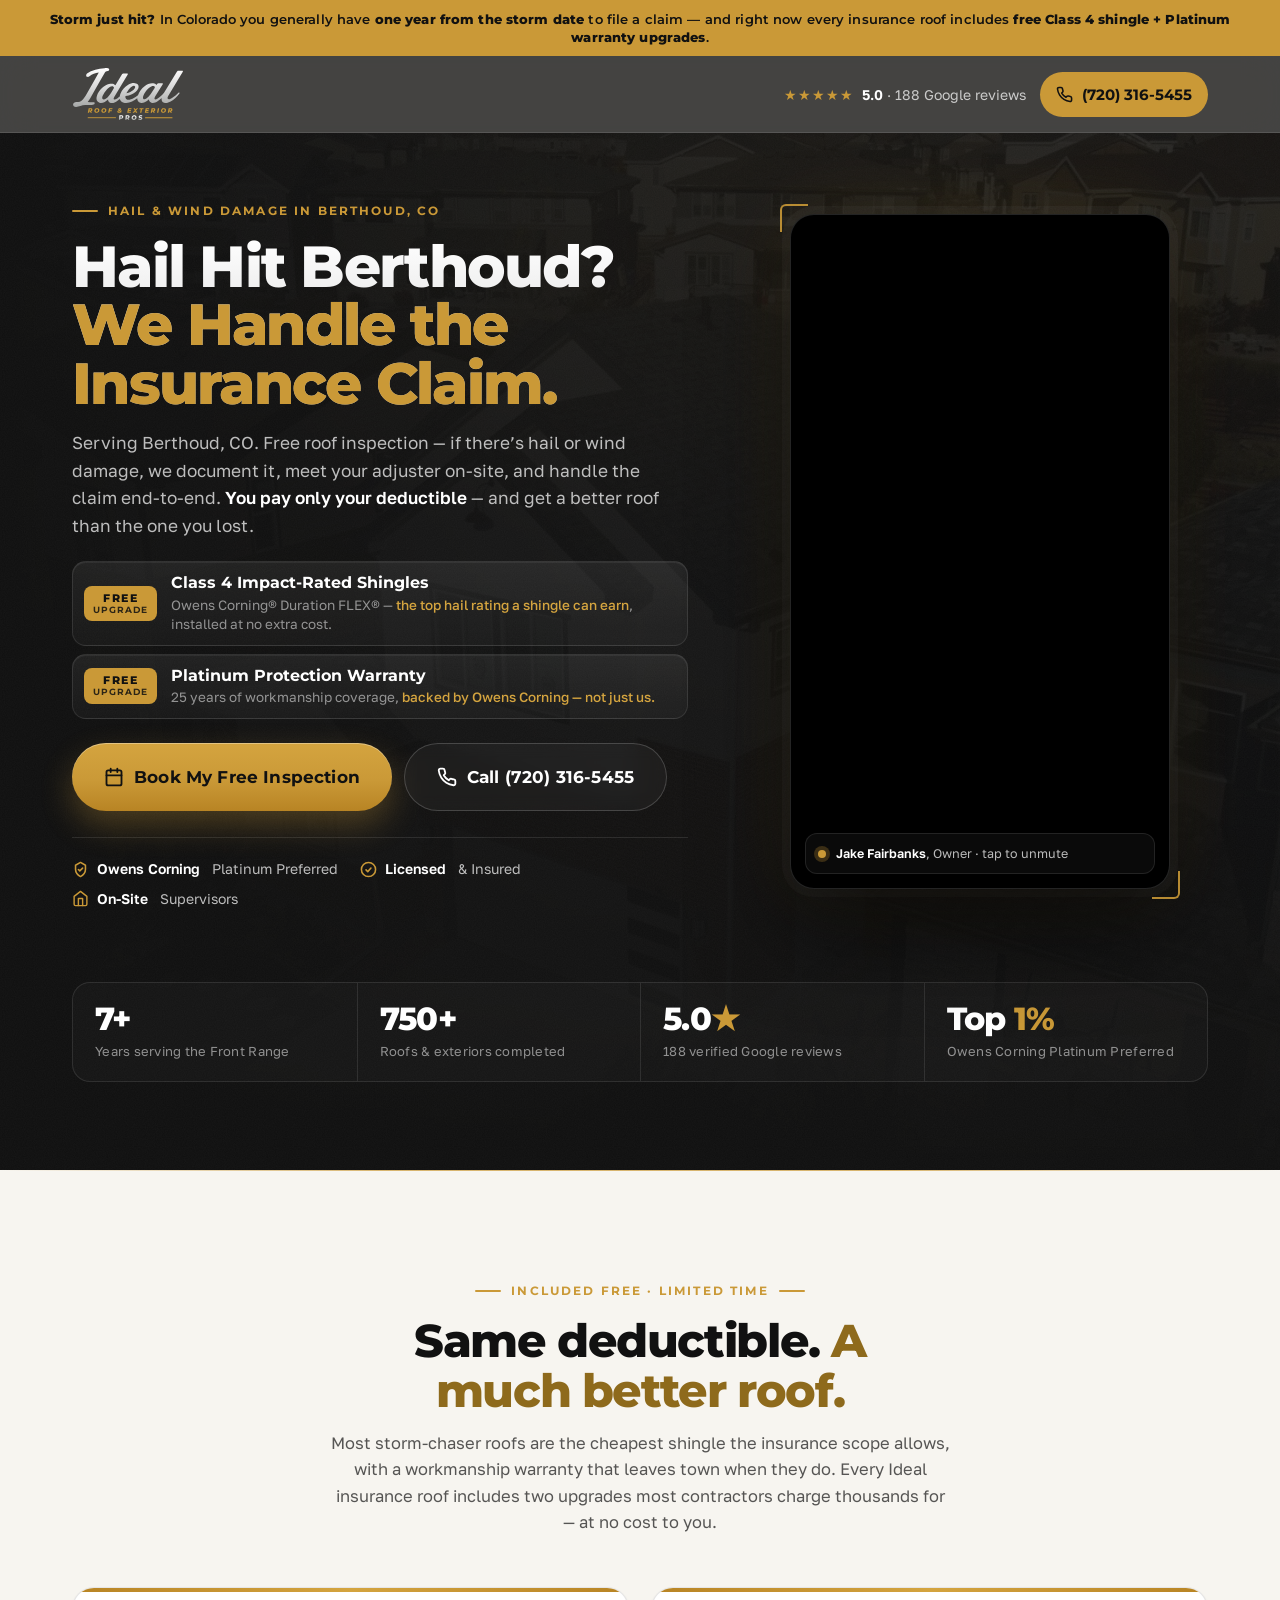
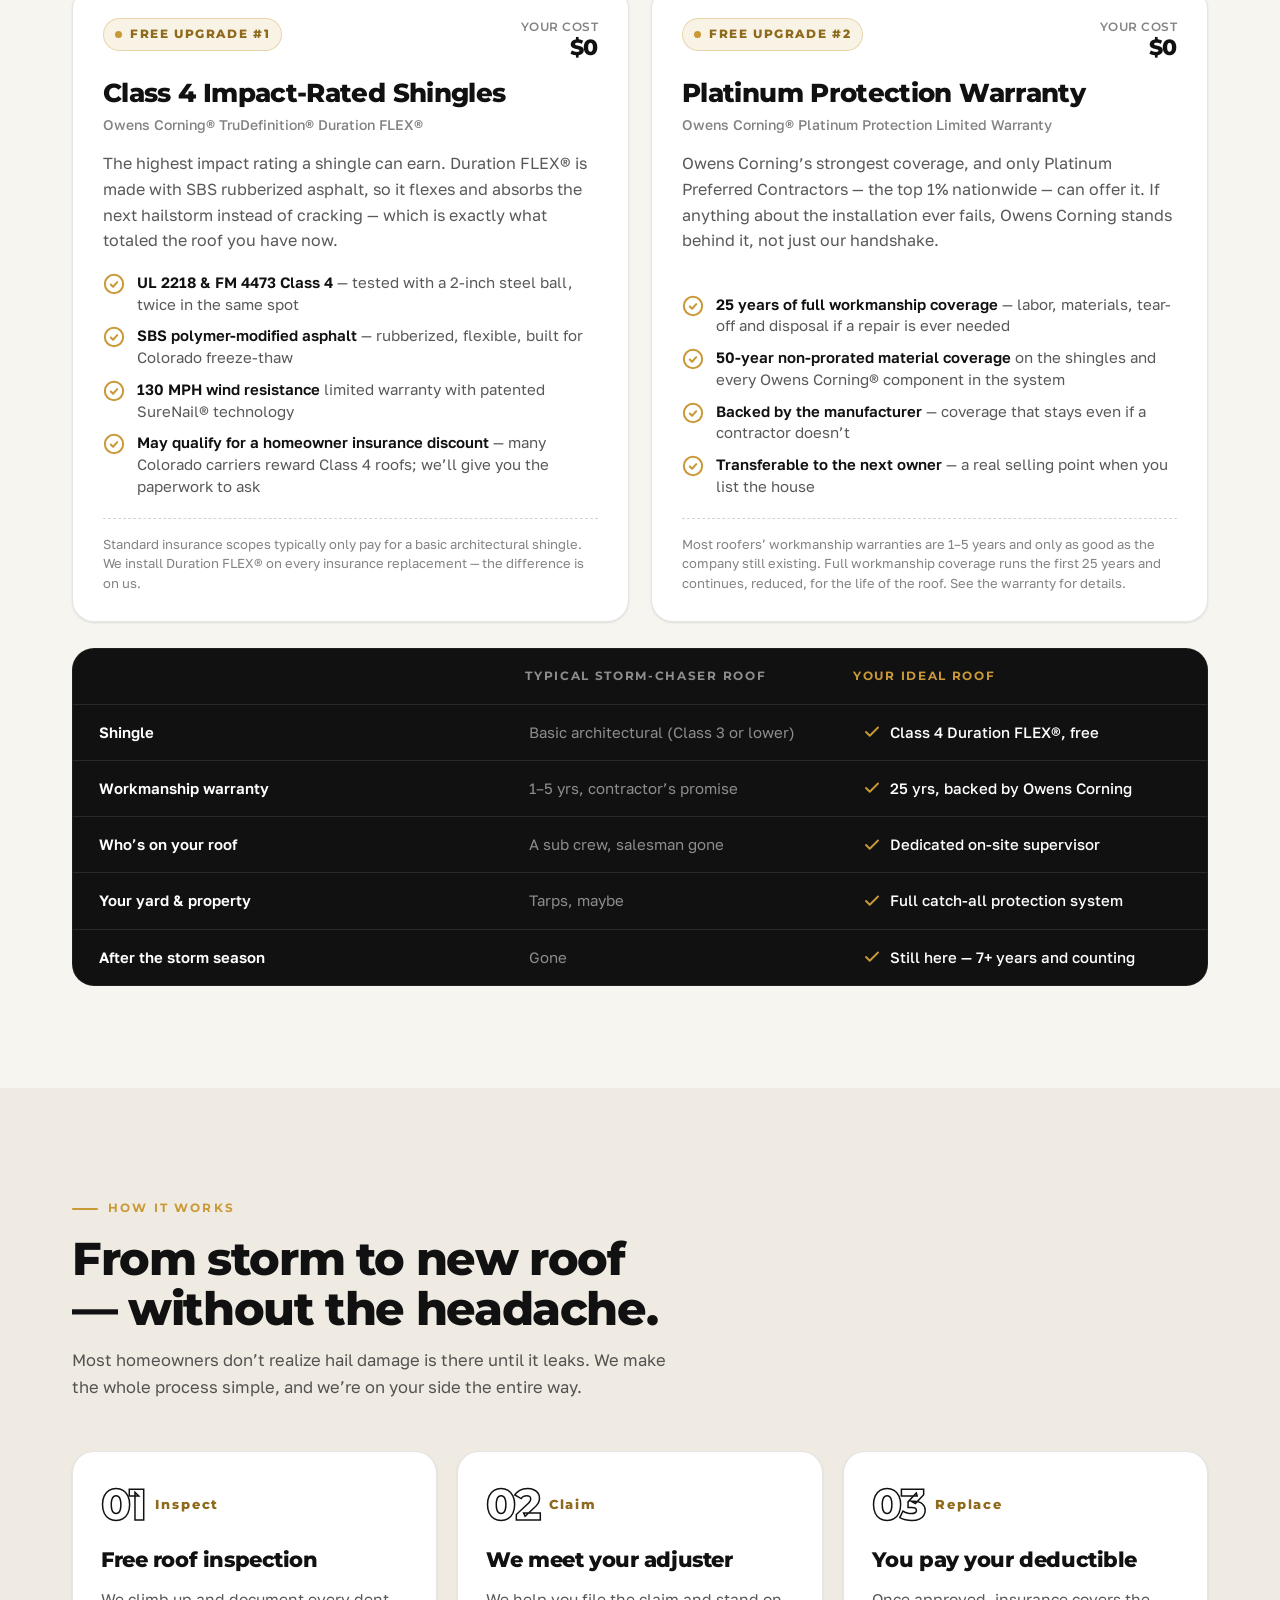
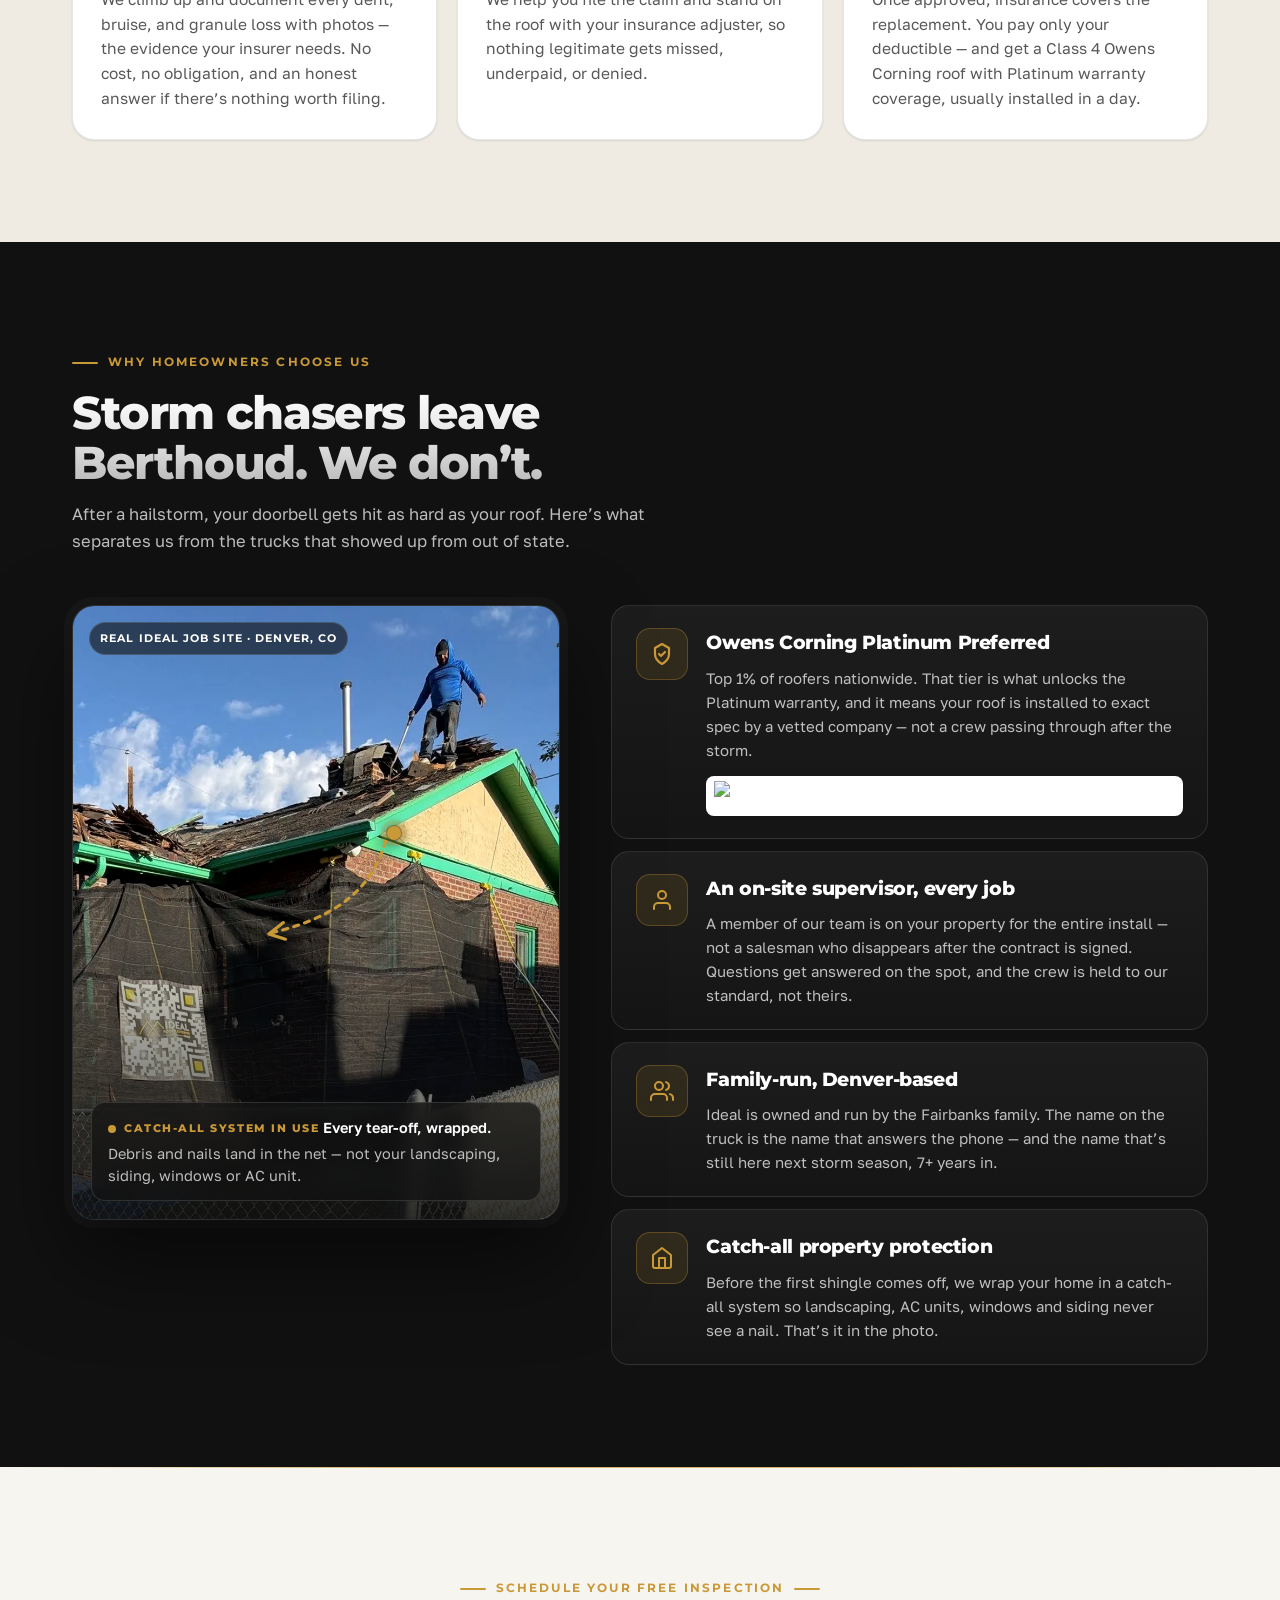
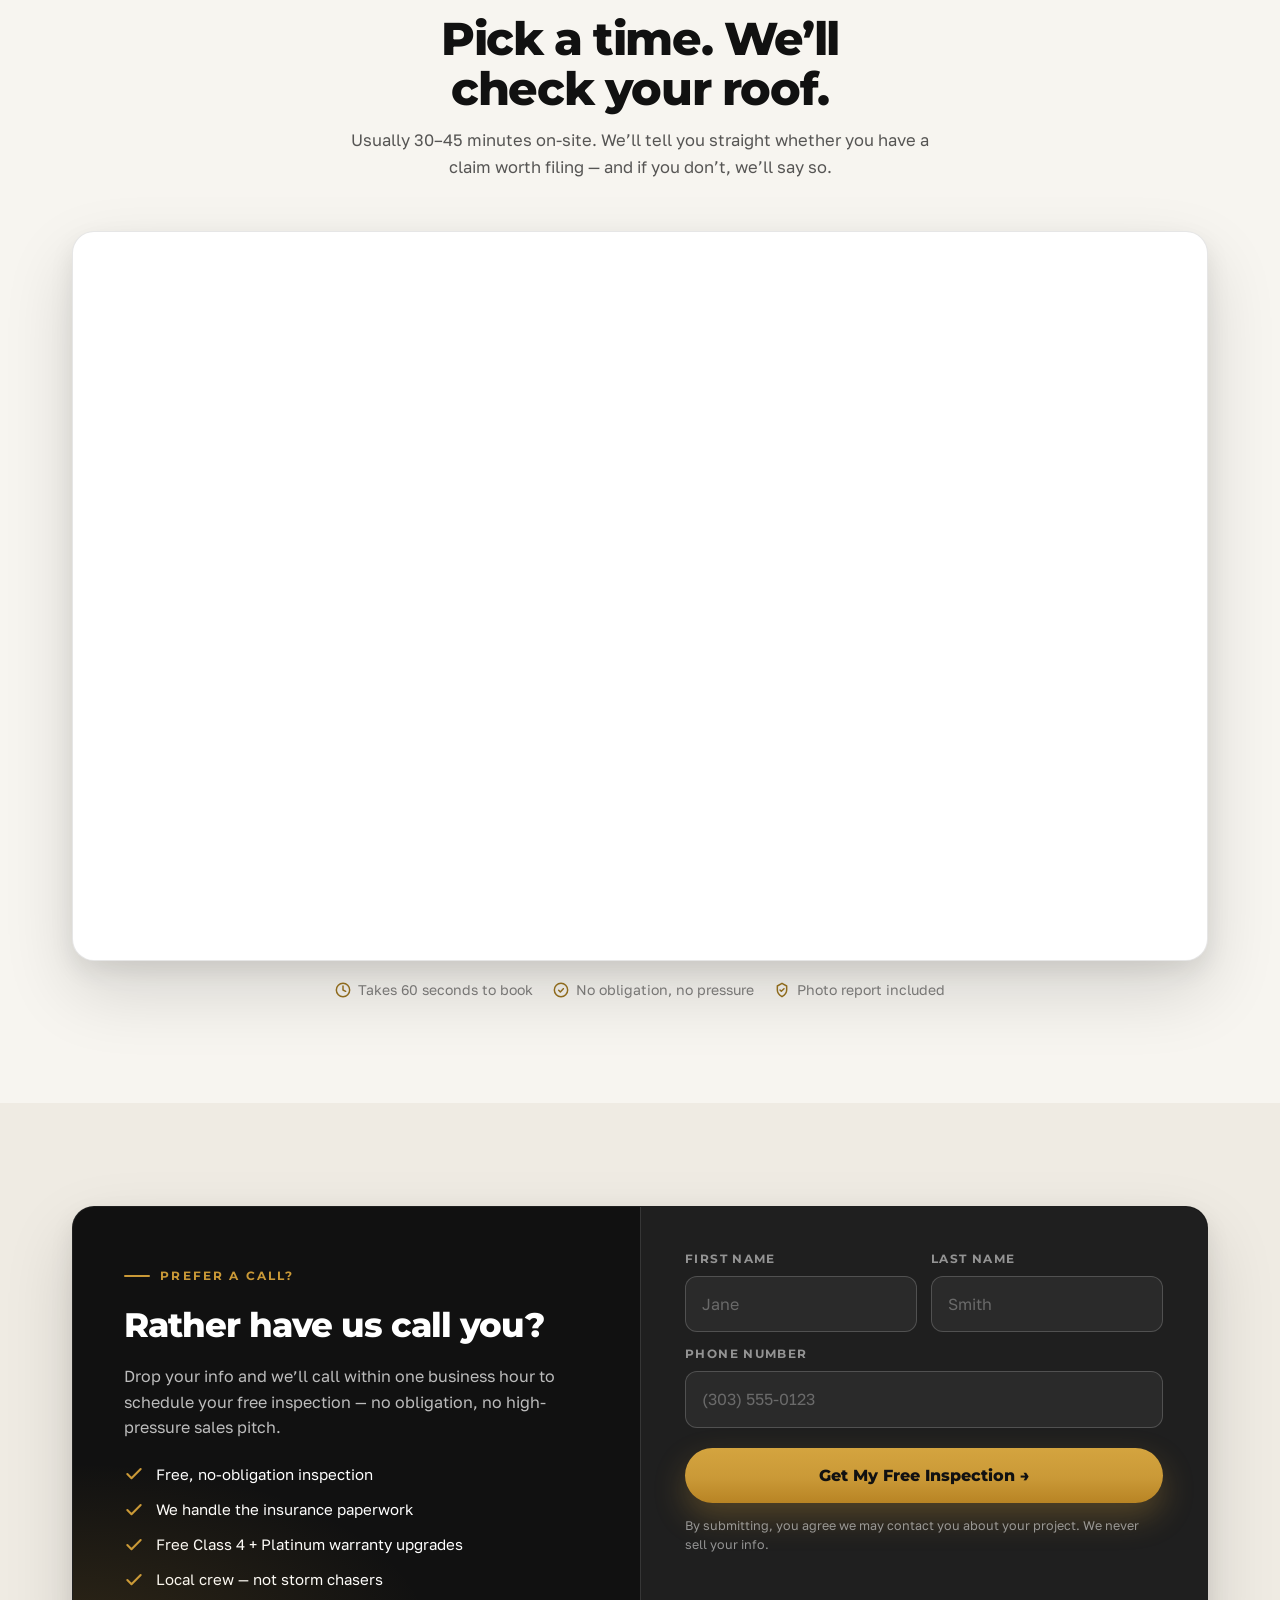
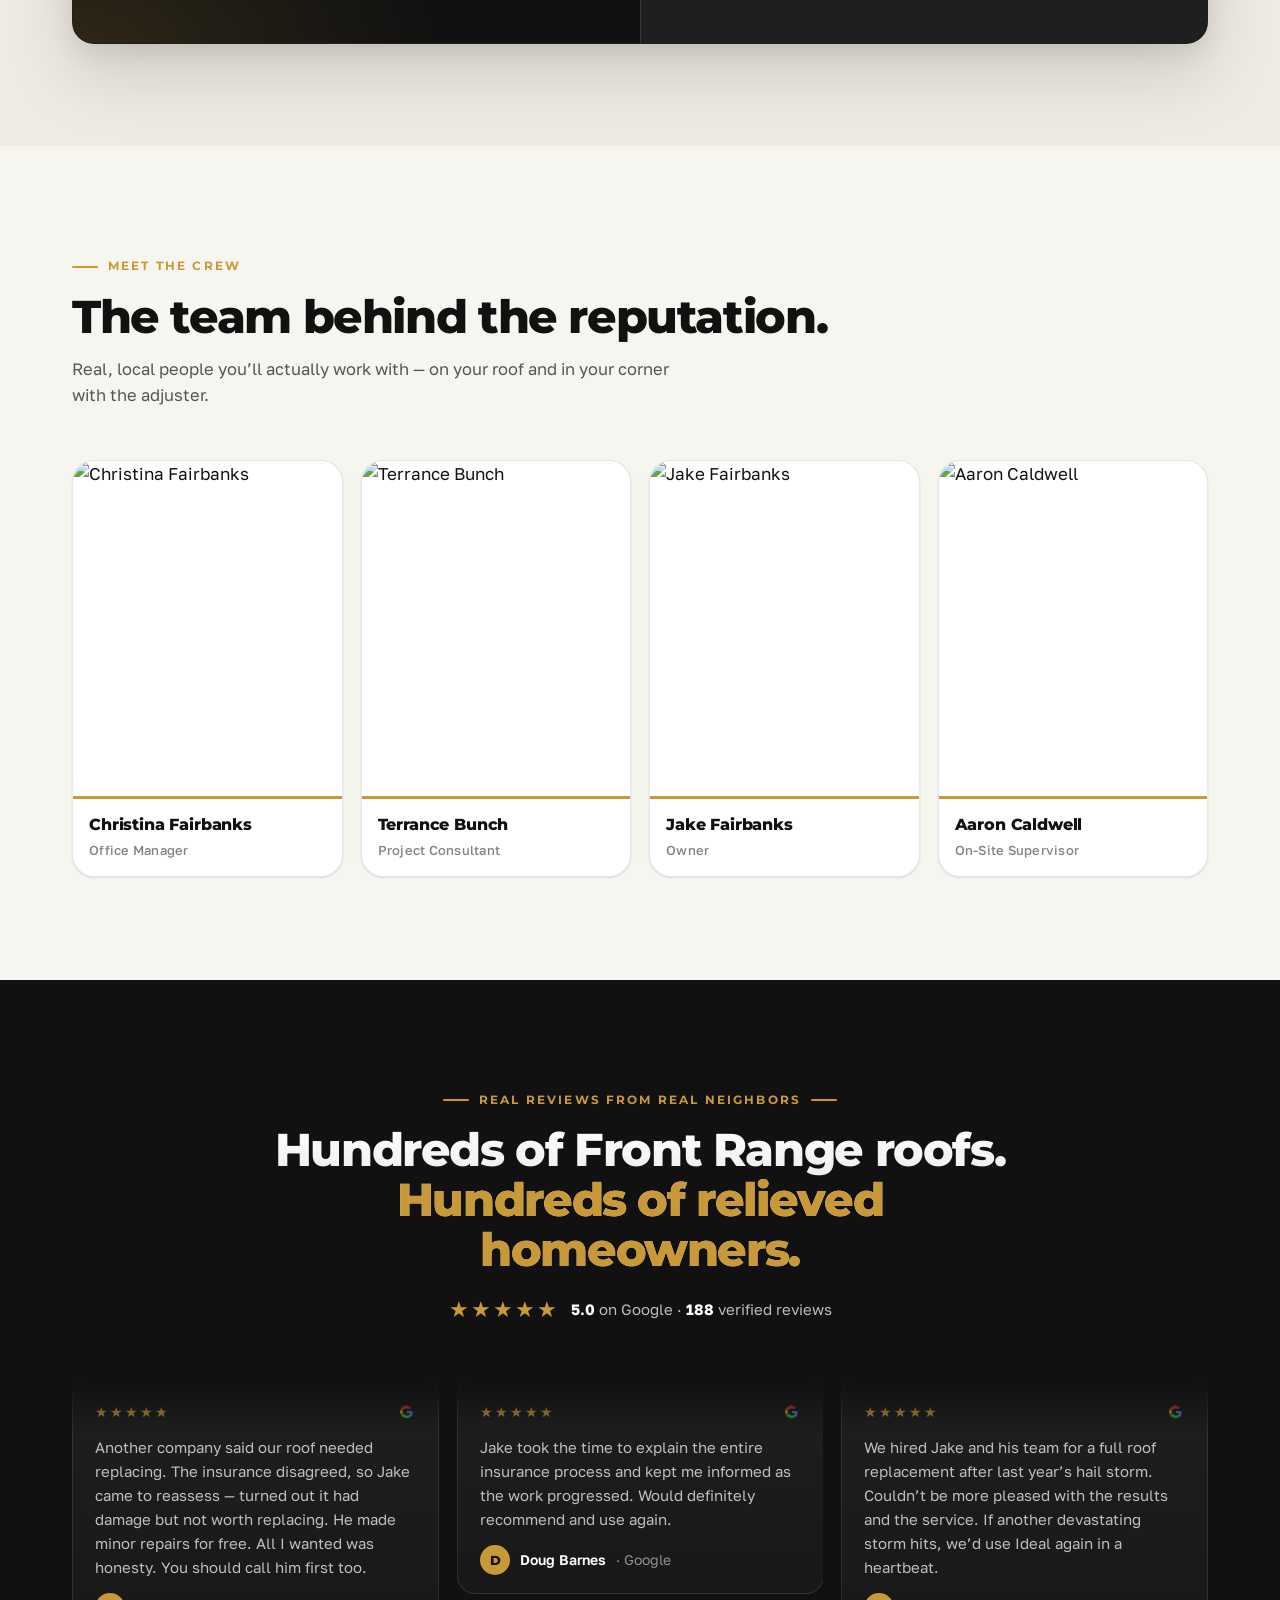
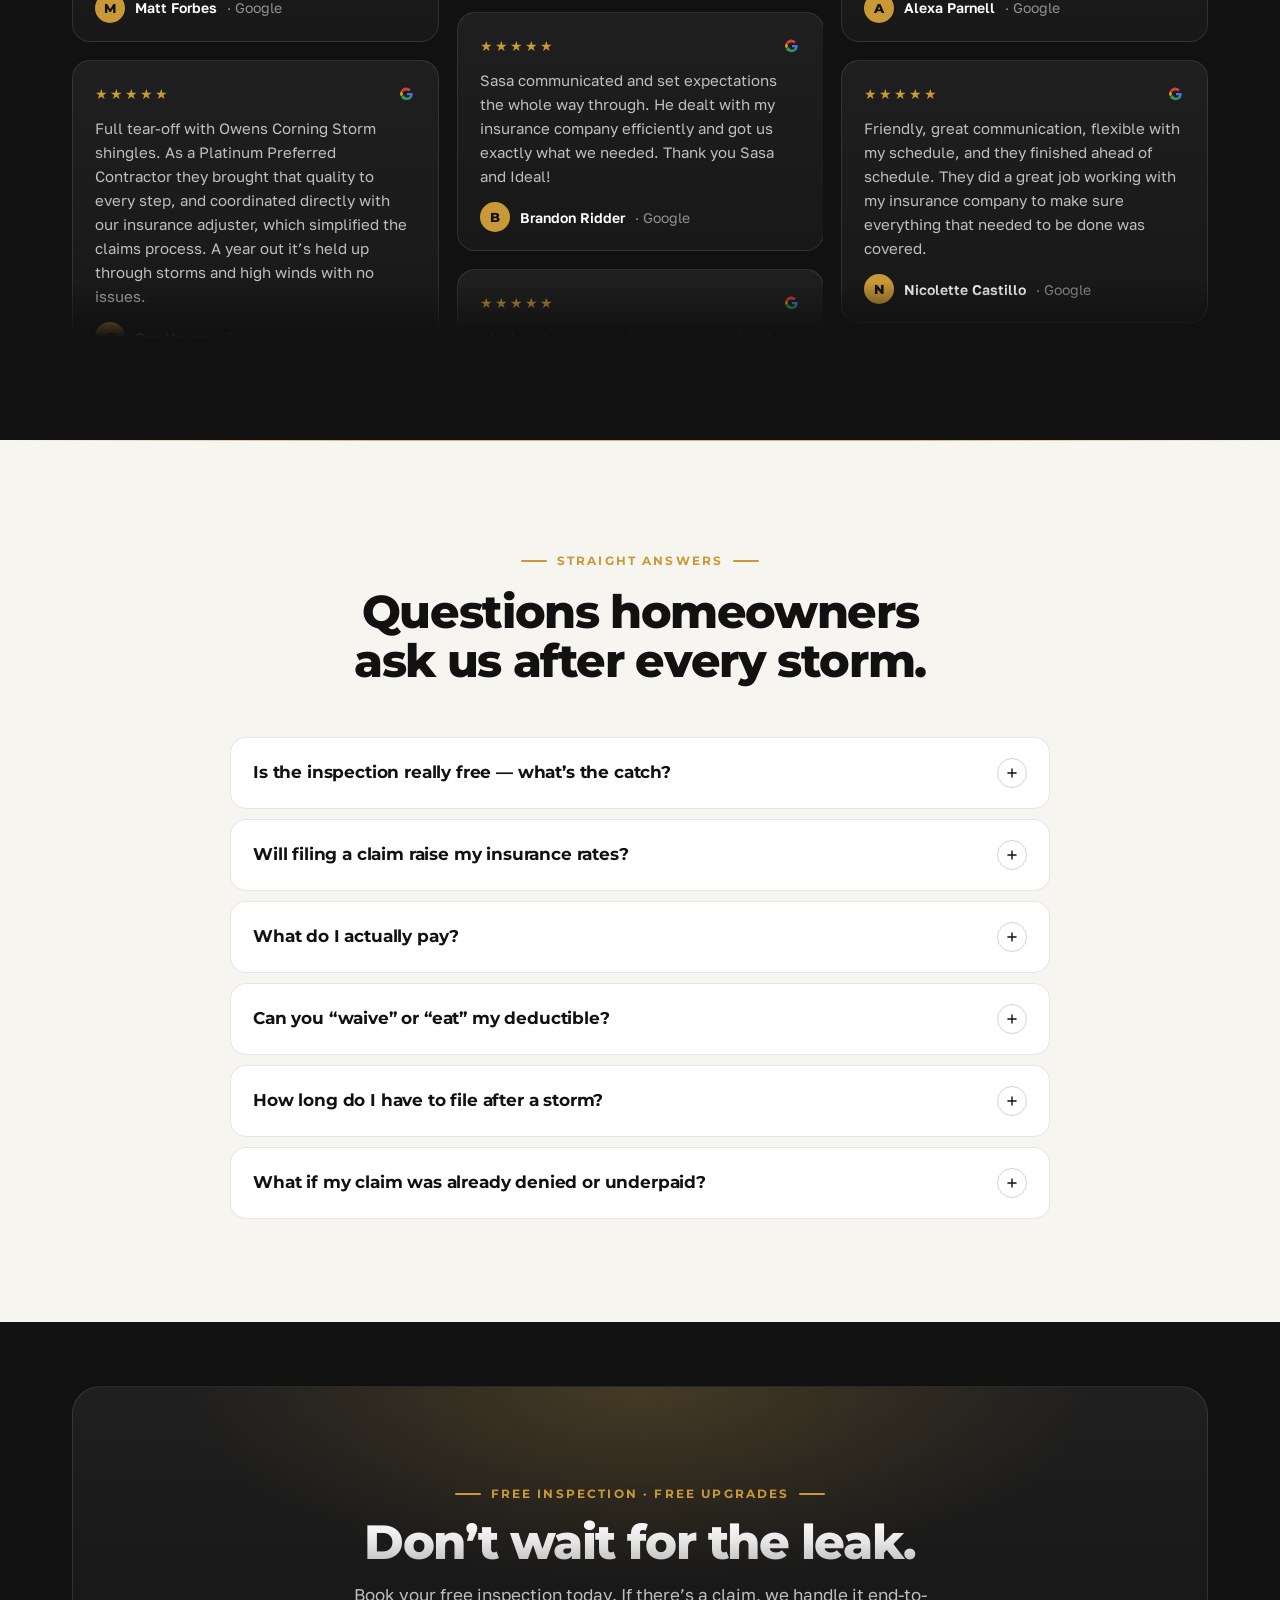
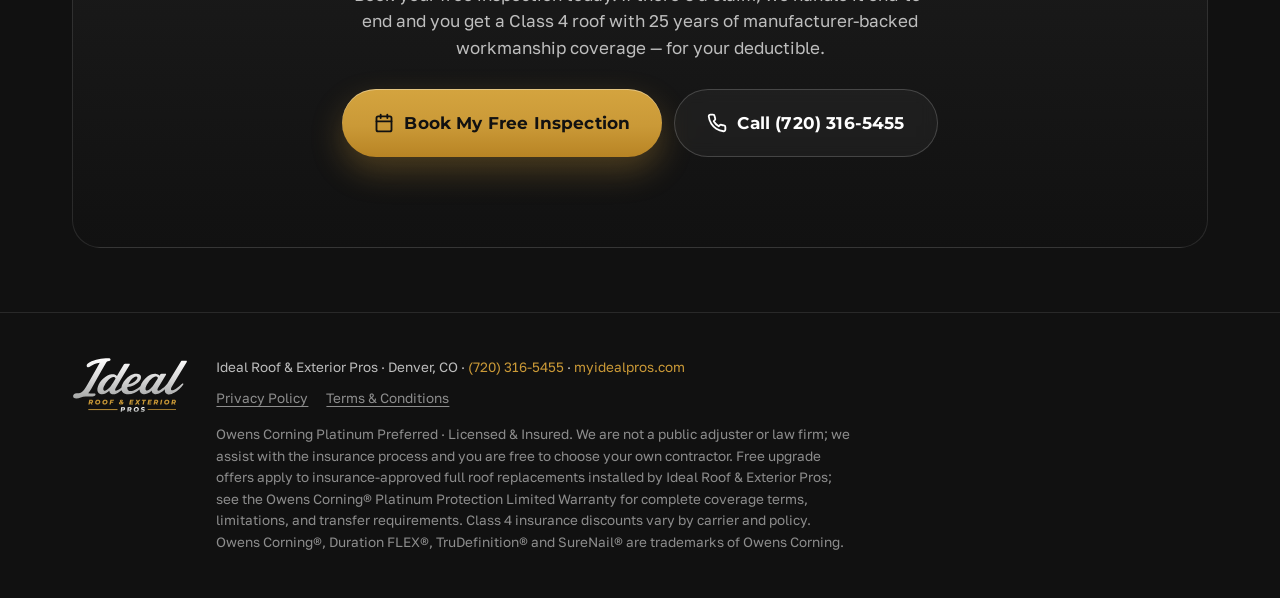
==== berthoud.html @ 34819a11 "Revamp 'Why homeowners choose us': annotated catch-all job-site photo + Platinum / on-site superviso" ====
<!DOCTYPE html>
<html lang="en">
<head>
<meta charset="UTF-8">
<meta name="viewport" content="width=device-width, initial-scale=1.0, viewport-fit=cover">
<meta name="robots" content="noindex, nofollow">
<title>Berthoud CO Hail &amp; Storm Damage Roof Repair — Free Inspection | Ideal Roof &amp; Exterior Pros</title>
<meta name="description" content="Hail or wind damage in Berthoud, CO? Free roof inspection. We handle your insurance claim end-to-end — you pay only your deductible. Free Class 4 shingle + Platinum warranty upgrades. Owens Corning Platinum Preferred.">
<meta name="theme-color" content="#111111">
<link rel="icon" href="data:image/svg+xml,%3Csvg xmlns='http://www.w3.org/2000/svg' viewBox='0 0 64 64'%3E%3Crect width='64' height='64' rx='14' fill='%23111'/%3E%3Cpath d='M14 36 32 20l18 16' fill='none' stroke='%23CA9937' stroke-width='6' stroke-linecap='round' stroke-linejoin='round'/%3E%3C/svg%3E">
<!--
  Generated by build.js — edit build.js / assets/*, then run:  node build.js
  Pass ?v=hail | wind | deductible | storm-just-hit | denied to swap the hero copy.
  Conversion events: Lead (form), Schedule (Calendly), Contact (tap-to-call).
-->
<link rel="preconnect" href="https://fonts.googleapis.com">
<link rel="preconnect" href="https://fonts.gstatic.com" crossorigin>
<link href="https://fonts.googleapis.com/css2?family=Montserrat:wght@700;800&family=Golos+Text:wght@400;500;600&display=swap" rel="stylesheet">
<link rel="preload" as="image" href="/assets/hero.webp" type="image/webp">
<link rel="stylesheet" href="/assets/site.css">
<link href="https://assets.calendly.com/assets/external/widget.css" rel="stylesheet">

<!-- Meta Pixel -->
<script>
!function(f,b,e,v,n,t,s){if(f.fbq)return;n=f.fbq=function(){n.callMethod?
n.callMethod.apply(n,arguments):n.queue.push(arguments)};if(!f._fbq)f._fbq=n;
n.push=n;n.loaded=!0;n.version='2.0';n.queue=[];t=b.createElement(e);t.async=!0;
t.src=v;s=b.getElementsByTagName(e)[0];s.parentNode.insertBefore(t,s)}(window,
document,'script','https://connect.facebook.net/en_US/fbevents.js');
fbq('init', '548401943404976');
fbq('track', 'PageView');
</script>
<noscript><img height="1" width="1" style="display:none" src="https://www.facebook.com/tr?id=548401943404976&ev=PageView&noscript=1" alt=""></noscript>
</head>
<body>


<div class="urgency-band">
  <span class="long"><strong>Storm just hit?</strong> In Colorado you generally have <strong>one year from the storm date</strong> to file a claim — and right now every insurance roof includes <strong>free Class&nbsp;4 shingle + Platinum warranty upgrades</strong>.</span>
  <span class="short"><strong>Limited time:</strong> free Class&nbsp;4 shingle + Platinum warranty upgrades on every insurance roof.</span>
</div>

<header class="topbar">
  <div class="container topbar-inner">
    <a href="https://www.google.com/maps?cid=1632221881571773114" target="_blank" rel="noopener noreferrer" class="logo" aria-label="Ideal Roof & Exterior Pros">
      <img src="/assets/logo-light.svg" alt="Ideal Roof & Exterior Pros" width="190" height="92">
    </a>
    <div class="topbar-right">
      <a class="topbar-rating" href="https://www.google.com/maps?cid=1632221881571773114" target="_blank" rel="noopener noreferrer">
        <span class="stars" aria-hidden="true">★★★★★</span>
        <span><strong>5.0</strong> · 188 Google reviews</span>
      </a>
      <a href="tel:+17203165455" class="header-call" data-event="Contact">
        <svg viewBox="0 0 24 24" fill="none" stroke="currentColor" stroke-width="2.2" stroke-linecap="round" stroke-linejoin="round" aria-hidden="true"><path d="M22 16.92v3a2 2 0 0 1-2.18 2 19.79 19.79 0 0 1-8.63-3.07 19.5 19.5 0 0 1-6-6 19.79 19.79 0 0 1-3.07-8.67A2 2 0 0 1 4.11 2h3a2 2 0 0 1 2 1.72 12.84 12.84 0 0 0 .7 2.81 2 2 0 0 1-.45 2.11L8.09 9.91a16 16 0 0 0 6 6l1.27-1.27a2 2 0 0 1 2.11-.45 12.84 12.84 0 0 0 2.81.7A2 2 0 0 1 22 16.92z"/></svg>
        <span class="label-short">Call</span>
        <span class="label-long">(720) 316-5455</span>
      </a>
    </div>
  </div>
</header>

<section class="hero">
  <div class="hero-bg" aria-hidden="true"></div>
  <div class="hero-grain" aria-hidden="true"></div>
  <div class="container">
    <div class="hero-grid">
      <div class="hero-copy">
        <div class="eyebrow">Hail &amp; wind damage in Berthoud, CO</div>
        <h1 class="hero-headline silver-text" id="hero-headline">Hail Hit Berthoud? <span class="accent">We Handle the Insurance Claim.</span></h1>
        <p class="hero-sub" id="hero-sub">Serving Berthoud, CO. Free roof inspection — if there’s hail or wind damage, we document it, meet your adjuster on-site, and handle the claim end-to-end. <strong>You pay only your deductible</strong> — and get a better roof than the one you lost.</p>

        <div class="offer-stack" aria-label="Included free with every insurance roof replacement">
          <a href="#offers" class="offer-pill">
            <span class="tag">FREE<small>UPGRADE</small></span>
            <span>
              <span class="t">Class 4 Impact-Rated Shingles</span>
              <span class="d">Owens Corning® Duration FLEX® — <em>the top hail rating a shingle can earn</em>, installed at no extra cost.</span>
            </span>
          </a>
          <a href="#offers" class="offer-pill">
            <span class="tag">FREE<small>UPGRADE</small></span>
            <span>
              <span class="t">Platinum Protection Warranty</span>
              <span class="d">25 years of workmanship coverage, <em>backed by Owens Corning — not just us.</em></span>
            </span>
          </a>
        </div>

        <div class="hero-actions">
          <div class="cta-row">
            <a href="#book" class="btn btn-primary btn-lg"><svg viewBox="0 0 24 24" fill="none" stroke="currentColor" stroke-width="2.2" stroke-linecap="round" stroke-linejoin="round" aria-hidden="true"><rect x="3" y="4" width="18" height="18" rx="2" ry="2"/><line x1="16" y1="2" x2="16" y2="6"/><line x1="8" y1="2" x2="8" y2="6"/><line x1="3" y1="10" x2="21" y2="10"/></svg> Book My Free Inspection</a>
            <a href="tel:+17203165455" class="btn btn-ghost btn-lg" data-event="Contact"><svg viewBox="0 0 24 24" fill="none" stroke="currentColor" stroke-width="2.2" stroke-linecap="round" stroke-linejoin="round" aria-hidden="true"><path d="M22 16.92v3a2 2 0 0 1-2.18 2 19.79 19.79 0 0 1-8.63-3.07 19.5 19.5 0 0 1-6-6 19.79 19.79 0 0 1-3.07-8.67A2 2 0 0 1 4.11 2h3a2 2 0 0 1 2 1.72 12.84 12.84 0 0 0 .7 2.81 2 2 0 0 1-.45 2.11L8.09 9.91a16 16 0 0 0 6 6l1.27-1.27a2 2 0 0 1 2.11-.45 12.84 12.84 0 0 0 2.81.7A2 2 0 0 1 22 16.92z"/></svg> Call (720) 316-5455</a>
          </div>
          <div class="trust-strip">
            <span class="trust-item"><svg viewBox="0 0 24 24" fill="none" stroke="currentColor" stroke-width="2.2" stroke-linecap="round" stroke-linejoin="round" aria-hidden="true"><path d="M12 2l7 4v6c0 5-3.5 8-7 10-3.5-2-7-5-7-10V6z"/><path d="M9 12l2 2 4-4"/></svg><strong>Owens Corning</strong>&nbsp;Platinum Preferred</span>
            <span class="trust-item"><svg viewBox="0 0 24 24" fill="none" stroke="currentColor" stroke-width="2.2" stroke-linecap="round" stroke-linejoin="round" aria-hidden="true"><circle cx="12" cy="12" r="10"/><path d="M8.5 12.5l2.5 2.5 4.5-5"/></svg><strong>Licensed</strong>&nbsp;&amp; Insured</span>
            <span class="trust-item"><svg viewBox="0 0 24 24" fill="none" stroke="currentColor" stroke-width="2" stroke-linecap="round" stroke-linejoin="round" aria-hidden="true"><path d="M3 9l9-7 9 7v11a2 2 0 0 1-2 2H5a2 2 0 0 1-2-2z"/><path d="M9 22V12h6v10"/></svg><strong>On-Site</strong>&nbsp;Supervisors</span>
          </div>
        </div>
      </div>

      <div class="hero-video">
        <span class="hero-corner tl" aria-hidden="true"></span>
        <div class="video-frame">
          <iframe src="https://player.vimeo.com/video/1197583544?autoplay=1&loop=1&muted=1&autopause=0&app_id=58479" allow="autoplay; fullscreen; picture-in-picture; clipboard-write; encrypted-media" referrerpolicy="strict-origin-when-cross-origin" loading="lazy" title="Storm damage experts — Ideal Roof & Exterior Pros"></iframe>
          <div class="video-caption"><span class="dot"></span><span><strong>Jake Fairbanks</strong>, Owner · tap to unmute</span></div>
        </div>
        <span class="hero-corner br" aria-hidden="true"></span>
      </div>
    </div>

    <div class="stats-ribbon" aria-label="By the numbers">
      <div class="stat"><div class="n">7+</div><div class="l">Years serving the Front Range</div></div>
      <div class="stat"><div class="n">750+</div><div class="l">Roofs &amp; exteriors completed</div></div>
      <div class="stat"><div class="n">5.0<span class="u">★</span></div><div class="l">188 verified Google reviews</div></div>
      <div class="stat"><div class="n">Top <span class="u">1%</span></div><div class="l">Owens Corning Platinum Preferred</div></div>
    </div>
  </div>
</section>
<div class="hairline" aria-hidden="true"></div>

<section class="section offers" id="offers">
  <div class="container">
    <div class="section-head center">
      <div class="eyebrow center reveal">Included free · limited time</div>
      <h2 class="section-title reveal">Same deductible. <span class="gold-text-dark">A much better roof.</span></h2>
      <p class="section-sub reveal">Most storm-chaser roofs are the cheapest shingle the insurance scope allows, with a workmanship warranty that leaves town when they do. Every Ideal insurance roof includes two upgrades most contractors charge thousands for — at no cost to you.</p>
    </div>

    <div class="offers-grid">
      <article class="offer-card reveal">
        <div class="offer-top">
          <span class="offer-badge">Free upgrade #1</span>
          <div class="offer-value"><span class="was">Your cost</span><span class="now">$0</span></div>
        </div>
        <h3>Class 4 Impact-Rated Shingles</h3>
        <div class="brand-line">Owens Corning® TruDefinition® Duration FLEX®</div>
        <p class="lede">The highest impact rating a shingle can earn. Duration FLEX® is made with SBS rubberized asphalt, so it flexes and absorbs the next hailstorm instead of cracking — which is exactly what totaled the roof you have now.</p>
        <ul class="spec-list">
          <li><svg viewBox="0 0 24 24" fill="none" stroke="currentColor" stroke-width="2.2" stroke-linecap="round" stroke-linejoin="round" aria-hidden="true"><circle cx="12" cy="12" r="10"/><path d="M8.5 12.5l2.5 2.5 4.5-5"/></svg><div><strong>UL 2218 &amp; FM 4473 Class 4</strong> <span>— tested with a 2-inch steel ball, twice in the same spot</span></div></li>
          <li><svg viewBox="0 0 24 24" fill="none" stroke="currentColor" stroke-width="2.2" stroke-linecap="round" stroke-linejoin="round" aria-hidden="true"><circle cx="12" cy="12" r="10"/><path d="M8.5 12.5l2.5 2.5 4.5-5"/></svg><div><strong>SBS polymer-modified asphalt</strong> <span>— rubberized, flexible, built for Colorado freeze-thaw</span></div></li>
          <li><svg viewBox="0 0 24 24" fill="none" stroke="currentColor" stroke-width="2.2" stroke-linecap="round" stroke-linejoin="round" aria-hidden="true"><circle cx="12" cy="12" r="10"/><path d="M8.5 12.5l2.5 2.5 4.5-5"/></svg><div><strong>130 MPH wind resistance</strong> <span>limited warranty with patented SureNail® technology</span></div></li>
          <li><svg viewBox="0 0 24 24" fill="none" stroke="currentColor" stroke-width="2.2" stroke-linecap="round" stroke-linejoin="round" aria-hidden="true"><circle cx="12" cy="12" r="10"/><path d="M8.5 12.5l2.5 2.5 4.5-5"/></svg><div><strong>May qualify for a homeowner insurance discount</strong> <span>— many Colorado carriers reward Class 4 roofs; we’ll give you the paperwork to ask</span></div></li>
        </ul>
        <div class="offer-foot">Standard insurance scopes typically only pay for a basic architectural shingle. We install Duration FLEX® on every insurance replacement — the difference is on us.</div>
      </article>

      <article class="offer-card reveal">
        <div class="offer-top">
          <span class="offer-badge">Free upgrade #2</span>
          <div class="offer-value"><span class="was">Your cost</span><span class="now">$0</span></div>
        </div>
        <h3>Platinum Protection Warranty</h3>
        <div class="brand-line">Owens Corning® Platinum Protection Limited Warranty</div>
        <p class="lede">Owens Corning’s strongest coverage, and only Platinum Preferred Contractors — the top 1% nationwide — can offer it. If anything about the installation ever fails, Owens Corning stands behind it, not just our handshake.</p>
        <ul class="spec-list">
          <li><svg viewBox="0 0 24 24" fill="none" stroke="currentColor" stroke-width="2.2" stroke-linecap="round" stroke-linejoin="round" aria-hidden="true"><circle cx="12" cy="12" r="10"/><path d="M8.5 12.5l2.5 2.5 4.5-5"/></svg><div><strong>25 years of full workmanship coverage</strong> <span>— labor, materials, tear-off and disposal if a repair is ever needed</span></div></li>
          <li><svg viewBox="0 0 24 24" fill="none" stroke="currentColor" stroke-width="2.2" stroke-linecap="round" stroke-linejoin="round" aria-hidden="true"><circle cx="12" cy="12" r="10"/><path d="M8.5 12.5l2.5 2.5 4.5-5"/></svg><div><strong>50-year non-prorated material coverage</strong> <span>on the shingles and every Owens Corning® component in the system</span></div></li>
          <li><svg viewBox="0 0 24 24" fill="none" stroke="currentColor" stroke-width="2.2" stroke-linecap="round" stroke-linejoin="round" aria-hidden="true"><circle cx="12" cy="12" r="10"/><path d="M8.5 12.5l2.5 2.5 4.5-5"/></svg><div><strong>Backed by the manufacturer</strong> <span>— coverage that stays even if a contractor doesn’t</span></div></li>
          <li><svg viewBox="0 0 24 24" fill="none" stroke="currentColor" stroke-width="2.2" stroke-linecap="round" stroke-linejoin="round" aria-hidden="true"><circle cx="12" cy="12" r="10"/><path d="M8.5 12.5l2.5 2.5 4.5-5"/></svg><div><strong>Transferable to the next owner</strong> <span>— a real selling point when you list the house</span></div></li>
        </ul>
        <div class="offer-foot">Most roofers’ workmanship warranties are 1–5 years and only as good as the company still existing. Full workmanship coverage runs the first 25 years and continues, reduced, for the life of the roof. See the warranty for details.</div>
      </article>
    </div>

    <div class="compare reveal" aria-label="How an Ideal roof compares">
      <div class="compare-head"><span></span><span>Typical storm-chaser roof</span><span class="us">Your Ideal roof</span></div>
      <div class="compare-row"><span class="k">Shingle</span><span class="them">Basic architectural (Class 3 or lower)</span><span class="us"><svg viewBox="0 0 24 24" fill="none" stroke="currentColor" stroke-width="2.5" stroke-linecap="round" stroke-linejoin="round" aria-hidden="true"><polyline points="20 6 9 17 4 12"/></svg>Class 4 Duration FLEX®, free</span></div>
      <div class="compare-row"><span class="k">Workmanship warranty</span><span class="them">1–5 yrs, contractor’s promise</span><span class="us"><svg viewBox="0 0 24 24" fill="none" stroke="currentColor" stroke-width="2.5" stroke-linecap="round" stroke-linejoin="round" aria-hidden="true"><polyline points="20 6 9 17 4 12"/></svg>25 yrs, backed by Owens Corning</span></div>
      <div class="compare-row"><span class="k">Who’s on your roof</span><span class="them">A sub crew, salesman gone</span><span class="us"><svg viewBox="0 0 24 24" fill="none" stroke="currentColor" stroke-width="2.5" stroke-linecap="round" stroke-linejoin="round" aria-hidden="true"><polyline points="20 6 9 17 4 12"/></svg>Dedicated on-site supervisor</span></div>
      <div class="compare-row"><span class="k">Your yard &amp; property</span><span class="them">Tarps, maybe</span><span class="us"><svg viewBox="0 0 24 24" fill="none" stroke="currentColor" stroke-width="2.5" stroke-linecap="round" stroke-linejoin="round" aria-hidden="true"><polyline points="20 6 9 17 4 12"/></svg>Full catch-all protection system</span></div>
      <div class="compare-row"><span class="k">After the storm season</span><span class="them">Gone</span><span class="us"><svg viewBox="0 0 24 24" fill="none" stroke="currentColor" stroke-width="2.5" stroke-linecap="round" stroke-linejoin="round" aria-hidden="true"><polyline points="20 6 9 17 4 12"/></svg>Still here — 7+ years and counting</span></div>
    </div>
  </div>
</section>

<section class="section on-paper-2">
  <div class="container">
    <div class="section-head">
      <div class="eyebrow reveal">How it works</div>
      <h2 class="section-title reveal">From storm to new roof — without the headache.</h2>
      <p class="section-sub reveal">Most homeowners don’t realize hail damage is there until it leaks. We make the whole process simple, and we’re on your side the entire way.</p>
    </div>
    <div class="steps-grid">
      <div class="step-card reveal">
        <div class="step-num"><span class="big">01</span> Inspect</div>
        <h3>Free roof inspection</h3>
        <p>We climb up and document every dent, bruise, and granule loss with photos — the evidence your insurer needs. No cost, no obligation, and an honest answer if there’s nothing worth filing.</p>
      </div>
      <div class="step-card reveal">
        <div class="step-num"><span class="big">02</span> Claim</div>
        <h3>We meet your adjuster</h3>
        <p>We help you file the claim and stand on the roof with your insurance adjuster, so nothing legitimate gets missed, underpaid, or denied.</p>
      </div>
      <div class="step-card reveal">
        <div class="step-num"><span class="big">03</span> Replace</div>
        <h3>You pay your deductible</h3>
        <p>Once approved, insurance covers the replacement. You pay only your deductible — and get a Class 4 Owens Corning roof with Platinum warranty coverage, usually installed in a day.</p>
      </div>
    </div>
  </div>
</section>

<section class="section on-dark why">
  <div class="container">
    <div class="section-head">
      <div class="eyebrow reveal">Why homeowners choose us</div>
      <h2 class="section-title reveal silver-text">Storm chasers leave Berthoud. We don’t.</h2>
      <p class="section-sub reveal">After a hailstorm, your doorbell gets hit as hard as your roof. Here’s what separates us from the trucks that showed up from out of state.</p>
    </div>

    <div class="why-grid">
      <figure class="why-photo reveal">
        <picture>
          <source srcset="/assets/catchall.webp" type="image/webp">
          <img src="/assets/catchall.jpg" alt="Ideal crew mid tear-off with the catch-all property protection system wrapped around the home" width="900" height="1135" loading="lazy">
        </picture>
        <div class="why-callout" aria-hidden="true">
          <svg class="why-arrow" viewBox="0 0 140 110" fill="none" stroke="currentColor" stroke-width="3" stroke-linecap="round" stroke-linejoin="round">
            <path d="M132 8 C 120 50, 90 80, 22 96" stroke-dasharray="5 6"/>
            <path d="M34 86 L 20 97 L 36 102"/>
          </svg>
          <span class="why-pin"></span>
        </div>
        <figcaption class="why-caption">
          <span class="why-caption-tag">Catch-all system in use</span>
          <strong>Every tear-off, wrapped.</strong> Debris and nails land in the net — not your landscaping, siding, windows or AC unit.
        </figcaption>
        <span class="why-photo-badge">Real Ideal job site · Denver, CO</span>
      </figure>

      <ul class="why-list">
        <li class="why-item reveal">
          <div class="why-icon"><svg viewBox="0 0 24 24" fill="none" stroke="currentColor" stroke-width="2.2" stroke-linecap="round" stroke-linejoin="round" aria-hidden="true"><path d="M12 2l7 4v6c0 5-3.5 8-7 10-3.5-2-7-5-7-10V6z"/><path d="M9 12l2 2 4-4"/></svg></div>
          <div class="why-body">
            <h3>Owens Corning Platinum Preferred</h3>
            <p>Top 1% of roofers nationwide. That tier is what unlocks the Platinum warranty, and it means your roof is installed to exact spec by a vetted company — not a crew passing through after the storm.</p>
            <img class="why-oc" loading="lazy" alt="Owens Corning Platinum Preferred Contractor" src="https://images.squarespace-cdn.com/content/5fc52c5a1452f90b7f00ebfd/6966c90d-cf61-4f78-84ff-a6263afd5912/PPC_0c100m81y4k_withPanther+copy.png?content-type=image%2Fpng">
          </div>
        </li>
        <li class="why-item reveal">
          <div class="why-icon"><svg viewBox="0 0 24 24" fill="none" stroke="currentColor" stroke-width="2" stroke-linecap="round" stroke-linejoin="round" aria-hidden="true"><path d="M20 21v-2a4 4 0 0 0-4-4H8a4 4 0 0 0-4 4v2"/><circle cx="12" cy="7" r="4"/></svg></div>
          <div class="why-body">
            <h3>An on-site supervisor, every job</h3>
            <p>A member of our team is on your property for the entire install — not a salesman who disappears after the contract is signed. Questions get answered on the spot, and the crew is held to our standard, not theirs.</p>
          </div>
        </li>
        <li class="why-item reveal">
          <div class="why-icon"><svg viewBox="0 0 24 24" fill="none" stroke="currentColor" stroke-width="2" stroke-linecap="round" stroke-linejoin="round" aria-hidden="true"><path d="M17 21v-2a4 4 0 0 0-4-4H5a4 4 0 0 0-4 4v2"/><circle cx="9" cy="7" r="4"/><path d="M23 21v-2a4 4 0 0 0-3-3.87"/><path d="M16 3.13a4 4 0 0 1 0 7.75"/></svg></div>
          <div class="why-body">
            <h3>Family-run, Denver-based</h3>
            <p>Ideal is owned and run by the Fairbanks family. The name on the truck is the name that answers the phone — and the name that’s still here next storm season, 7+ years in.</p>
          </div>
        </li>
        <li class="why-item reveal">
          <div class="why-icon"><svg viewBox="0 0 24 24" fill="none" stroke="currentColor" stroke-width="2" stroke-linecap="round" stroke-linejoin="round" aria-hidden="true"><path d="M3 9l9-7 9 7v11a2 2 0 0 1-2 2H5a2 2 0 0 1-2-2z"/><path d="M9 22V12h6v10"/></svg></div>
          <div class="why-body">
            <h3>Catch-all property protection</h3>
            <p>Before the first shingle comes off, we wrap your home in a catch-all system so landscaping, AC units, windows and siding never see a nail. That’s it in the photo.</p>
          </div>
        </li>
      </ul>
    </div>
  </div>
</section>
<div class="hairline" aria-hidden="true"></div>

<section class="section on-paper" id="book">
  <div class="container">
    <div class="section-head center">
      <div class="eyebrow center reveal">Schedule your free inspection</div>
      <h2 class="section-title reveal">Pick a time. We’ll check your roof.</h2>
      <p class="section-sub reveal">Usually 30–45 minutes on-site. We’ll tell you straight whether you have a claim worth filing — and if you don’t, we’ll say so.</p>
    </div>
    <div class="booking-card reveal">
      <div class="calendly-inline-widget" data-url="https://calendly.com/idealsalesteam/roof-property-inspection-hail-wind-insurance?hide_event_type_details=1&hide_gdpr_banner=1&primary_color=ca9937" style="min-width:320px;height:700px;"></div>
      <script type="text/javascript" src="https://assets.calendly.com/assets/external/widget.js" async></script>
    </div>
    <div class="book-note">
      <span><svg viewBox="0 0 24 24" fill="none" stroke="currentColor" stroke-width="2.2" stroke-linecap="round" stroke-linejoin="round" aria-hidden="true"><circle cx="12" cy="12" r="10"/><path d="M12 6v6l4 2"/></svg>Takes 60 seconds to book</span>
      <span><svg viewBox="0 0 24 24" fill="none" stroke="currentColor" stroke-width="2.2" stroke-linecap="round" stroke-linejoin="round" aria-hidden="true"><circle cx="12" cy="12" r="10"/><path d="M8.5 12.5l2.5 2.5 4.5-5"/></svg>No obligation, no pressure</span>
      <span><svg viewBox="0 0 24 24" fill="none" stroke="currentColor" stroke-width="2.2" stroke-linecap="round" stroke-linejoin="round" aria-hidden="true"><path d="M12 2l7 4v6c0 5-3.5 8-7 10-3.5-2-7-5-7-10V6z"/><path d="M9 12l2 2 4-4"/></svg>Photo report included</span>
    </div>
  </div>
</section>

<section class="section on-paper-2">
  <div class="container">
    <div class="form-card reveal">
      <div class="form-copy">
        <div class="eyebrow">Prefer a call?</div>
        <h2>Rather have us call you?</h2>
        <p>Drop your info and we’ll call within one business hour to schedule your free inspection — no obligation, no high-pressure sales pitch.</p>
        <ul>
          <li><svg viewBox="0 0 24 24" fill="none" stroke="currentColor" stroke-width="2.5" stroke-linecap="round" stroke-linejoin="round" aria-hidden="true"><polyline points="20 6 9 17 4 12"/></svg>Free, no-obligation inspection</li>
          <li><svg viewBox="0 0 24 24" fill="none" stroke="currentColor" stroke-width="2.5" stroke-linecap="round" stroke-linejoin="round" aria-hidden="true"><polyline points="20 6 9 17 4 12"/></svg>We handle the insurance paperwork</li>
          <li><svg viewBox="0 0 24 24" fill="none" stroke="currentColor" stroke-width="2.5" stroke-linecap="round" stroke-linejoin="round" aria-hidden="true"><polyline points="20 6 9 17 4 12"/></svg>Free Class 4 + Platinum warranty upgrades</li>
          <li><svg viewBox="0 0 24 24" fill="none" stroke="currentColor" stroke-width="2.5" stroke-linecap="round" stroke-linejoin="round" aria-hidden="true"><polyline points="20 6 9 17 4 12"/></svg>Local crew — not storm chasers</li>
        </ul>
      </div>
      <form class="lead-form" id="lead-form" action="https://hooks.zapier.com/hooks/catch/11818737/4briloh/" method="POST">
        <div class="form-row">
          <label><span class="label-text">First name</span><input name="first_name" type="text" autocomplete="given-name" placeholder="Jane" required></label>
          <label><span class="label-text">Last name</span><input name="last_name" type="text" autocomplete="family-name" placeholder="Smith" required></label>
        </div>
        <label><span class="label-text">Phone number</span><input name="phone" type="tel" autocomplete="tel" inputmode="tel" placeholder="(303) 555-0123" required></label>
        <input type="hidden" name="lead_source" value="Meta Ads">
        <input type="hidden" name="lead_type" value="Storm / Hail Damage — Berthoud CO">
        <input type="hidden" name="source_detail" value="ads-berthoud-hail-lp">
        <input type="hidden" name="offer" value="Free Class 4 Duration FLEX + Platinum Warranty">
        <input type="hidden" name="utm_source" id="utm_source" value="">
        <input type="hidden" name="utm_campaign" id="utm_campaign" value="">
        <input type="hidden" name="utm_creative" id="utm_creative" value="">
        <button type="submit">Get My Free Inspection →</button>
        <div class="form-fineprint">By submitting, you agree we may contact you about your project. We never sell your info.</div>
        <div class="form-success" id="form-success">✓ Got it. We’ll call you within one business hour.</div>
      </form>
    </div>
  </div>
</section>

<section class="section on-paper">
  <div class="container">
    <div class="section-head">
      <div class="eyebrow reveal">Meet the crew</div>
      <h2 class="section-title reveal">The team behind the reputation.</h2>
      <p class="section-sub reveal">Real, local people you’ll actually work with — on your roof and in your corner with the adjuster.</p>
    </div>
    <div class="team-row reveal">
      
      <figure class="team-member">
        <img class="team-photo" loading="lazy" alt="Christina Fairbanks" src="https://images.squarespace-cdn.com/content/5fc52c5a1452f90b7f00ebfd/d14fd211-98fa-4b3e-87cc-908f151b284a/DSC08839.jpg?content-type=image%2Fjpeg">
        <figcaption><span class="team-name">Christina Fairbanks</span><span class="team-role">Office Manager</span></figcaption>
      </figure>
      <figure class="team-member">
        <img class="team-photo" loading="lazy" alt="Terrance Bunch" src="https://images.squarespace-cdn.com/content/5fc52c5a1452f90b7f00ebfd/82e5811c-4e31-4c48-8b2d-385a9c0ef007/DSC09053.jpg?content-type=image%2Fjpeg">
        <figcaption><span class="team-name">Terrance Bunch</span><span class="team-role">Project Consultant</span></figcaption>
      </figure>
      <figure class="team-member">
        <img class="team-photo" loading="lazy" alt="Jake Fairbanks" src="https://images.squarespace-cdn.com/content/5fc52c5a1452f90b7f00ebfd/6c117aa7-82e8-4a57-a44a-380570c2f9f2/DSC09038.jpg?content-type=image%2Fjpeg">
        <figcaption><span class="team-name">Jake Fairbanks</span><span class="team-role">Owner</span></figcaption>
      </figure>
      <figure class="team-member">
        <img class="team-photo" loading="lazy" alt="Aaron Caldwell" src="https://images.squarespace-cdn.com/content/5fc52c5a1452f90b7f00ebfd/97eff6b6-62e3-4a01-a779-ba9e3657698f/DSC09064.jpg?content-type=image%2Fjpeg">
        <figcaption><span class="team-name">Aaron Caldwell</span><span class="team-role">On-Site Supervisor</span></figcaption>
      </figure>
    </div>
  </div>
</section>

<section class="section reviews">
  <div class="container">
    <div class="section-head center">
      <div class="eyebrow center reveal">Real reviews from real neighbors</div>
      <h2 class="section-title reveal silver-text">Hundreds of Front Range roofs.<br><span class="gold-text">Hundreds of relieved homeowners.</span></h2>
      <div class="rv-meta reveal"><span class="rv-stars-xl" aria-hidden="true">★★★★★</span><span><strong>5.0</strong> on Google · <strong>188</strong> verified reviews</span></div>
    </div>
  </div>
  <div class="container">
    <div class="reviews-wall reveal" aria-label="Customer reviews">
      <div class="wall-col"><div class="wall-track">
        <figure class="rv-card">
          <div class="rv-top"><span class="rv-stars" aria-label="5 stars">★★★★★</span><svg class="rv-g" viewBox="0 0 24 24" aria-label="Google"><path d="M12 11v2.8h4a3.9 3.9 0 0 1-1.7 2.5l2.7 2.1c1.6-1.5 2.5-3.6 2.5-6.2 0-.6-.05-1.2-.15-1.7H12z" fill="#4285F4"/><path d="M6.5 14.3l-.6.5-2.1 1.6A8 8 0 0 0 12 20c2.2 0 4-.7 5.3-2l-2.7-2.1c-.7.5-1.7.8-2.6.8-2 0-3.7-1.4-4.3-3.2z" fill="#34A853"/><path d="M3.8 8a8 8 0 0 0 0 7.2l2.7-2.1A4.8 4.8 0 0 1 6.2 12c0-.5.1-1 .3-1.5z" fill="#FBBC05"/><path d="M12 7.2c1.1 0 2.1.4 2.9 1.1l2.2-2.2A8 8 0 0 0 3.8 8l2.7 2.1C7.1 8.4 8.8 7.2 12 7.2z" fill="#EA4335"/></svg></div>
          <p>Another company said our roof needed replacing. The insurance disagreed, so Jake came to reassess — turned out it had damage but not worth replacing. He made minor repairs for free. All I wanted was honesty. You should call him first too.</p>
          <figcaption><span class="rv-av" aria-hidden="true">M</span>Matt Forbes<span class="rv-src">· Google</span></figcaption>
        </figure>
        <figure class="rv-card">
          <div class="rv-top"><span class="rv-stars" aria-label="5 stars">★★★★★</span><svg class="rv-g" viewBox="0 0 24 24" aria-label="Google"><path d="M12 11v2.8h4a3.9 3.9 0 0 1-1.7 2.5l2.7 2.1c1.6-1.5 2.5-3.6 2.5-6.2 0-.6-.05-1.2-.15-1.7H12z" fill="#4285F4"/><path d="M6.5 14.3l-.6.5-2.1 1.6A8 8 0 0 0 12 20c2.2 0 4-.7 5.3-2l-2.7-2.1c-.7.5-1.7.8-2.6.8-2 0-3.7-1.4-4.3-3.2z" fill="#34A853"/><path d="M3.8 8a8 8 0 0 0 0 7.2l2.7-2.1A4.8 4.8 0 0 1 6.2 12c0-.5.1-1 .3-1.5z" fill="#FBBC05"/><path d="M12 7.2c1.1 0 2.1.4 2.9 1.1l2.2-2.2A8 8 0 0 0 3.8 8l2.7 2.1C7.1 8.4 8.8 7.2 12 7.2z" fill="#EA4335"/></svg></div>
          <p>Full tear-off with Owens Corning Storm shingles. As a Platinum Preferred Contractor they brought that quality to every step, and coordinated directly with our insurance adjuster, which simplified the claims process. A year out it’s held up through storms and high winds with no issues.</p>
          <figcaption><span class="rv-av" aria-hidden="true">C</span>Cao House<span class="rv-src">· Google</span></figcaption>
        </figure>
        <figure class="rv-card">
          <div class="rv-top"><span class="rv-stars" aria-label="5 stars">★★★★★</span><svg class="rv-g" viewBox="0 0 24 24" aria-label="Google"><path d="M12 11v2.8h4a3.9 3.9 0 0 1-1.7 2.5l2.7 2.1c1.6-1.5 2.5-3.6 2.5-6.2 0-.6-.05-1.2-.15-1.7H12z" fill="#4285F4"/><path d="M6.5 14.3l-.6.5-2.1 1.6A8 8 0 0 0 12 20c2.2 0 4-.7 5.3-2l-2.7-2.1c-.7.5-1.7.8-2.6.8-2 0-3.7-1.4-4.3-3.2z" fill="#34A853"/><path d="M3.8 8a8 8 0 0 0 0 7.2l2.7-2.1A4.8 4.8 0 0 1 6.2 12c0-.5.1-1 .3-1.5z" fill="#FBBC05"/><path d="M12 7.2c1.1 0 2.1.4 2.9 1.1l2.2-2.2A8 8 0 0 0 3.8 8l2.7 2.1C7.1 8.4 8.8 7.2 12 7.2z" fill="#EA4335"/></svg></div>
          <p>Ideal did a great job with our hail claim. Everything was explained — from the insurance details to the schedule to the work. I’ll use them again if another hail storm hits.</p>
          <figcaption><span class="rv-av" aria-hidden="true">M</span>Mike Maguire<span class="rv-src">· Google</span></figcaption>
        </figure>
        <figure class="rv-card">
          <div class="rv-top"><span class="rv-stars" aria-label="5 stars">★★★★★</span><svg class="rv-g" viewBox="0 0 24 24" aria-label="Google"><path d="M12 11v2.8h4a3.9 3.9 0 0 1-1.7 2.5l2.7 2.1c1.6-1.5 2.5-3.6 2.5-6.2 0-.6-.05-1.2-.15-1.7H12z" fill="#4285F4"/><path d="M6.5 14.3l-.6.5-2.1 1.6A8 8 0 0 0 12 20c2.2 0 4-.7 5.3-2l-2.7-2.1c-.7.5-1.7.8-2.6.8-2 0-3.7-1.4-4.3-3.2z" fill="#34A853"/><path d="M3.8 8a8 8 0 0 0 0 7.2l2.7-2.1A4.8 4.8 0 0 1 6.2 12c0-.5.1-1 .3-1.5z" fill="#FBBC05"/><path d="M12 7.2c1.1 0 2.1.4 2.9 1.1l2.2-2.2A8 8 0 0 0 3.8 8l2.7 2.1C7.1 8.4 8.8 7.2 12 7.2z" fill="#EA4335"/></svg></div>
          <p>Jake came recommended by neighbors who had their roofs done after the July 4th storm. He helped us through the insurance and the HOA. The roof was finished in a day and looks great. Easy process!</p>
          <figcaption><span class="rv-av" aria-hidden="true">B</span>Brenda Neil<span class="rv-src">· Google</span></figcaption>
        </figure>
        <figure class="rv-card">
          <div class="rv-top"><span class="rv-stars" aria-label="5 stars">★★★★★</span><svg class="rv-g" viewBox="0 0 24 24" aria-label="Google"><path d="M12 11v2.8h4a3.9 3.9 0 0 1-1.7 2.5l2.7 2.1c1.6-1.5 2.5-3.6 2.5-6.2 0-.6-.05-1.2-.15-1.7H12z" fill="#4285F4"/><path d="M6.5 14.3l-.6.5-2.1 1.6A8 8 0 0 0 12 20c2.2 0 4-.7 5.3-2l-2.7-2.1c-.7.5-1.7.8-2.6.8-2 0-3.7-1.4-4.3-3.2z" fill="#34A853"/><path d="M3.8 8a8 8 0 0 0 0 7.2l2.7-2.1A4.8 4.8 0 0 1 6.2 12c0-.5.1-1 .3-1.5z" fill="#FBBC05"/><path d="M12 7.2c1.1 0 2.1.4 2.9 1.1l2.2-2.2A8 8 0 0 0 3.8 8l2.7 2.1C7.1 8.4 8.8 7.2 12 7.2z" fill="#EA4335"/></svg></div>
          <p>Seamless experience. They handled everything with the insurance company and the whole process was easy. Roof looks great and it went as smoothly as possible.</p>
          <figcaption><span class="rv-av" aria-hidden="true">J</span>Jake Conger<span class="rv-src">· Google</span></figcaption>
        </figure>
        <figure class="rv-card">
          <div class="rv-top"><span class="rv-stars" aria-label="5 stars">★★★★★</span><svg class="rv-g" viewBox="0 0 24 24" aria-label="Google"><path d="M12 11v2.8h4a3.9 3.9 0 0 1-1.7 2.5l2.7 2.1c1.6-1.5 2.5-3.6 2.5-6.2 0-.6-.05-1.2-.15-1.7H12z" fill="#4285F4"/><path d="M6.5 14.3l-.6.5-2.1 1.6A8 8 0 0 0 12 20c2.2 0 4-.7 5.3-2l-2.7-2.1c-.7.5-1.7.8-2.6.8-2 0-3.7-1.4-4.3-3.2z" fill="#34A853"/><path d="M3.8 8a8 8 0 0 0 0 7.2l2.7-2.1A4.8 4.8 0 0 1 6.2 12c0-.5.1-1 .3-1.5z" fill="#FBBC05"/><path d="M12 7.2c1.1 0 2.1.4 2.9 1.1l2.2-2.2A8 8 0 0 0 3.8 8l2.7 2.1C7.1 8.4 8.8 7.2 12 7.2z" fill="#EA4335"/></svg></div>
          <p>Another company said our roof needed replacing. The insurance disagreed, so Jake came to reassess — turned out it had damage but not worth replacing. He made minor repairs for free. All I wanted was honesty. You should call him first too.</p>
          <figcaption><span class="rv-av" aria-hidden="true">M</span>Matt Forbes<span class="rv-src">· Google</span></figcaption>
        </figure>
        <figure class="rv-card">
          <div class="rv-top"><span class="rv-stars" aria-label="5 stars">★★★★★</span><svg class="rv-g" viewBox="0 0 24 24" aria-label="Google"><path d="M12 11v2.8h4a3.9 3.9 0 0 1-1.7 2.5l2.7 2.1c1.6-1.5 2.5-3.6 2.5-6.2 0-.6-.05-1.2-.15-1.7H12z" fill="#4285F4"/><path d="M6.5 14.3l-.6.5-2.1 1.6A8 8 0 0 0 12 20c2.2 0 4-.7 5.3-2l-2.7-2.1c-.7.5-1.7.8-2.6.8-2 0-3.7-1.4-4.3-3.2z" fill="#34A853"/><path d="M3.8 8a8 8 0 0 0 0 7.2l2.7-2.1A4.8 4.8 0 0 1 6.2 12c0-.5.1-1 .3-1.5z" fill="#FBBC05"/><path d="M12 7.2c1.1 0 2.1.4 2.9 1.1l2.2-2.2A8 8 0 0 0 3.8 8l2.7 2.1C7.1 8.4 8.8 7.2 12 7.2z" fill="#EA4335"/></svg></div>
          <p>Full tear-off with Owens Corning Storm shingles. As a Platinum Preferred Contractor they brought that quality to every step, and coordinated directly with our insurance adjuster, which simplified the claims process. A year out it’s held up through storms and high winds with no issues.</p>
          <figcaption><span class="rv-av" aria-hidden="true">C</span>Cao House<span class="rv-src">· Google</span></figcaption>
        </figure>
        <figure class="rv-card">
          <div class="rv-top"><span class="rv-stars" aria-label="5 stars">★★★★★</span><svg class="rv-g" viewBox="0 0 24 24" aria-label="Google"><path d="M12 11v2.8h4a3.9 3.9 0 0 1-1.7 2.5l2.7 2.1c1.6-1.5 2.5-3.6 2.5-6.2 0-.6-.05-1.2-.15-1.7H12z" fill="#4285F4"/><path d="M6.5 14.3l-.6.5-2.1 1.6A8 8 0 0 0 12 20c2.2 0 4-.7 5.3-2l-2.7-2.1c-.7.5-1.7.8-2.6.8-2 0-3.7-1.4-4.3-3.2z" fill="#34A853"/><path d="M3.8 8a8 8 0 0 0 0 7.2l2.7-2.1A4.8 4.8 0 0 1 6.2 12c0-.5.1-1 .3-1.5z" fill="#FBBC05"/><path d="M12 7.2c1.1 0 2.1.4 2.9 1.1l2.2-2.2A8 8 0 0 0 3.8 8l2.7 2.1C7.1 8.4 8.8 7.2 12 7.2z" fill="#EA4335"/></svg></div>
          <p>Ideal did a great job with our hail claim. Everything was explained — from the insurance details to the schedule to the work. I’ll use them again if another hail storm hits.</p>
          <figcaption><span class="rv-av" aria-hidden="true">M</span>Mike Maguire<span class="rv-src">· Google</span></figcaption>
        </figure>
        <figure class="rv-card">
          <div class="rv-top"><span class="rv-stars" aria-label="5 stars">★★★★★</span><svg class="rv-g" viewBox="0 0 24 24" aria-label="Google"><path d="M12 11v2.8h4a3.9 3.9 0 0 1-1.7 2.5l2.7 2.1c1.6-1.5 2.5-3.6 2.5-6.2 0-.6-.05-1.2-.15-1.7H12z" fill="#4285F4"/><path d="M6.5 14.3l-.6.5-2.1 1.6A8 8 0 0 0 12 20c2.2 0 4-.7 5.3-2l-2.7-2.1c-.7.5-1.7.8-2.6.8-2 0-3.7-1.4-4.3-3.2z" fill="#34A853"/><path d="M3.8 8a8 8 0 0 0 0 7.2l2.7-2.1A4.8 4.8 0 0 1 6.2 12c0-.5.1-1 .3-1.5z" fill="#FBBC05"/><path d="M12 7.2c1.1 0 2.1.4 2.9 1.1l2.2-2.2A8 8 0 0 0 3.8 8l2.7 2.1C7.1 8.4 8.8 7.2 12 7.2z" fill="#EA4335"/></svg></div>
          <p>Jake came recommended by neighbors who had their roofs done after the July 4th storm. He helped us through the insurance and the HOA. The roof was finished in a day and looks great. Easy process!</p>
          <figcaption><span class="rv-av" aria-hidden="true">B</span>Brenda Neil<span class="rv-src">· Google</span></figcaption>
        </figure>
        <figure class="rv-card">
          <div class="rv-top"><span class="rv-stars" aria-label="5 stars">★★★★★</span><svg class="rv-g" viewBox="0 0 24 24" aria-label="Google"><path d="M12 11v2.8h4a3.9 3.9 0 0 1-1.7 2.5l2.7 2.1c1.6-1.5 2.5-3.6 2.5-6.2 0-.6-.05-1.2-.15-1.7H12z" fill="#4285F4"/><path d="M6.5 14.3l-.6.5-2.1 1.6A8 8 0 0 0 12 20c2.2 0 4-.7 5.3-2l-2.7-2.1c-.7.5-1.7.8-2.6.8-2 0-3.7-1.4-4.3-3.2z" fill="#34A853"/><path d="M3.8 8a8 8 0 0 0 0 7.2l2.7-2.1A4.8 4.8 0 0 1 6.2 12c0-.5.1-1 .3-1.5z" fill="#FBBC05"/><path d="M12 7.2c1.1 0 2.1.4 2.9 1.1l2.2-2.2A8 8 0 0 0 3.8 8l2.7 2.1C7.1 8.4 8.8 7.2 12 7.2z" fill="#EA4335"/></svg></div>
          <p>Seamless experience. They handled everything with the insurance company and the whole process was easy. Roof looks great and it went as smoothly as possible.</p>
          <figcaption><span class="rv-av" aria-hidden="true">J</span>Jake Conger<span class="rv-src">· Google</span></figcaption>
        </figure></div></div><div class="wall-col"><div class="wall-track">
        <figure class="rv-card">
          <div class="rv-top"><span class="rv-stars" aria-label="5 stars">★★★★★</span><svg class="rv-g" viewBox="0 0 24 24" aria-label="Google"><path d="M12 11v2.8h4a3.9 3.9 0 0 1-1.7 2.5l2.7 2.1c1.6-1.5 2.5-3.6 2.5-6.2 0-.6-.05-1.2-.15-1.7H12z" fill="#4285F4"/><path d="M6.5 14.3l-.6.5-2.1 1.6A8 8 0 0 0 12 20c2.2 0 4-.7 5.3-2l-2.7-2.1c-.7.5-1.7.8-2.6.8-2 0-3.7-1.4-4.3-3.2z" fill="#34A853"/><path d="M3.8 8a8 8 0 0 0 0 7.2l2.7-2.1A4.8 4.8 0 0 1 6.2 12c0-.5.1-1 .3-1.5z" fill="#FBBC05"/><path d="M12 7.2c1.1 0 2.1.4 2.9 1.1l2.2-2.2A8 8 0 0 0 3.8 8l2.7 2.1C7.1 8.4 8.8 7.2 12 7.2z" fill="#EA4335"/></svg></div>
          <p>Jake took the time to explain the entire insurance process and kept me informed as the work progressed. Would definitely recommend and use again.</p>
          <figcaption><span class="rv-av" aria-hidden="true">D</span>Doug Barnes<span class="rv-src">· Google</span></figcaption>
        </figure>
        <figure class="rv-card">
          <div class="rv-top"><span class="rv-stars" aria-label="5 stars">★★★★★</span><svg class="rv-g" viewBox="0 0 24 24" aria-label="Google"><path d="M12 11v2.8h4a3.9 3.9 0 0 1-1.7 2.5l2.7 2.1c1.6-1.5 2.5-3.6 2.5-6.2 0-.6-.05-1.2-.15-1.7H12z" fill="#4285F4"/><path d="M6.5 14.3l-.6.5-2.1 1.6A8 8 0 0 0 12 20c2.2 0 4-.7 5.3-2l-2.7-2.1c-.7.5-1.7.8-2.6.8-2 0-3.7-1.4-4.3-3.2z" fill="#34A853"/><path d="M3.8 8a8 8 0 0 0 0 7.2l2.7-2.1A4.8 4.8 0 0 1 6.2 12c0-.5.1-1 .3-1.5z" fill="#FBBC05"/><path d="M12 7.2c1.1 0 2.1.4 2.9 1.1l2.2-2.2A8 8 0 0 0 3.8 8l2.7 2.1C7.1 8.4 8.8 7.2 12 7.2z" fill="#EA4335"/></svg></div>
          <p>Sasa communicated and set expectations the whole way through. He dealt with my insurance company efficiently and got us exactly what we needed. Thank you Sasa and Ideal!</p>
          <figcaption><span class="rv-av" aria-hidden="true">B</span>Brandon Ridder<span class="rv-src">· Google</span></figcaption>
        </figure>
        <figure class="rv-card">
          <div class="rv-top"><span class="rv-stars" aria-label="5 stars">★★★★★</span><svg class="rv-g" viewBox="0 0 24 24" aria-label="Google"><path d="M12 11v2.8h4a3.9 3.9 0 0 1-1.7 2.5l2.7 2.1c1.6-1.5 2.5-3.6 2.5-6.2 0-.6-.05-1.2-.15-1.7H12z" fill="#4285F4"/><path d="M6.5 14.3l-.6.5-2.1 1.6A8 8 0 0 0 12 20c2.2 0 4-.7 5.3-2l-2.7-2.1c-.7.5-1.7.8-2.6.8-2 0-3.7-1.4-4.3-3.2z" fill="#34A853"/><path d="M3.8 8a8 8 0 0 0 0 7.2l2.7-2.1A4.8 4.8 0 0 1 6.2 12c0-.5.1-1 .3-1.5z" fill="#FBBC05"/><path d="M12 7.2c1.1 0 2.1.4 2.9 1.1l2.2-2.2A8 8 0 0 0 3.8 8l2.7 2.1C7.1 8.4 8.8 7.2 12 7.2z" fill="#EA4335"/></svg></div>
          <p>Ideal replaced my hail-damaged roof and gutters and installed new skylights. Crews were skilled and efficient, work was completed on time. Jake, Tyler, and Chris went above and beyond to make sure I was pleased.</p>
          <figcaption><span class="rv-av" aria-hidden="true">B</span>Barbara Butler<span class="rv-src">· Google</span></figcaption>
        </figure>
        <figure class="rv-card">
          <div class="rv-top"><span class="rv-stars" aria-label="5 stars">★★★★★</span><svg class="rv-g" viewBox="0 0 24 24" aria-label="Google"><path d="M12 11v2.8h4a3.9 3.9 0 0 1-1.7 2.5l2.7 2.1c1.6-1.5 2.5-3.6 2.5-6.2 0-.6-.05-1.2-.15-1.7H12z" fill="#4285F4"/><path d="M6.5 14.3l-.6.5-2.1 1.6A8 8 0 0 0 12 20c2.2 0 4-.7 5.3-2l-2.7-2.1c-.7.5-1.7.8-2.6.8-2 0-3.7-1.4-4.3-3.2z" fill="#34A853"/><path d="M3.8 8a8 8 0 0 0 0 7.2l2.7-2.1A4.8 4.8 0 0 1 6.2 12c0-.5.1-1 .3-1.5z" fill="#FBBC05"/><path d="M12 7.2c1.1 0 2.1.4 2.9 1.1l2.2-2.2A8 8 0 0 0 3.8 8l2.7 2.1C7.1 8.4 8.8 7.2 12 7.2z" fill="#EA4335"/></svg></div>
          <p>They walked me through the entire process, constantly checking in. Not one single issue — from inspection to insurance claims assistance to the actual repairs. Great company and people.</p>
          <figcaption><span class="rv-av" aria-hidden="true">D</span>Derek Gulley<span class="rv-src">· Google</span></figcaption>
        </figure>
        <figure class="rv-card">
          <div class="rv-top"><span class="rv-stars" aria-label="5 stars">★★★★★</span><svg class="rv-g" viewBox="0 0 24 24" aria-label="Google"><path d="M12 11v2.8h4a3.9 3.9 0 0 1-1.7 2.5l2.7 2.1c1.6-1.5 2.5-3.6 2.5-6.2 0-.6-.05-1.2-.15-1.7H12z" fill="#4285F4"/><path d="M6.5 14.3l-.6.5-2.1 1.6A8 8 0 0 0 12 20c2.2 0 4-.7 5.3-2l-2.7-2.1c-.7.5-1.7.8-2.6.8-2 0-3.7-1.4-4.3-3.2z" fill="#34A853"/><path d="M3.8 8a8 8 0 0 0 0 7.2l2.7-2.1A4.8 4.8 0 0 1 6.2 12c0-.5.1-1 .3-1.5z" fill="#FBBC05"/><path d="M12 7.2c1.1 0 2.1.4 2.9 1.1l2.2-2.2A8 8 0 0 0 3.8 8l2.7 2.1C7.1 8.4 8.8 7.2 12 7.2z" fill="#EA4335"/></svg></div>
          <p>Replaced our roof and other repairs caused by hail. Great company — honest and reliable. Will definitely use again and refer to family and friends.</p>
          <figcaption><span class="rv-av" aria-hidden="true">D</span>Doc Dawg<span class="rv-src">· Google</span></figcaption>
        </figure>
        <figure class="rv-card">
          <div class="rv-top"><span class="rv-stars" aria-label="5 stars">★★★★★</span><svg class="rv-g" viewBox="0 0 24 24" aria-label="Google"><path d="M12 11v2.8h4a3.9 3.9 0 0 1-1.7 2.5l2.7 2.1c1.6-1.5 2.5-3.6 2.5-6.2 0-.6-.05-1.2-.15-1.7H12z" fill="#4285F4"/><path d="M6.5 14.3l-.6.5-2.1 1.6A8 8 0 0 0 12 20c2.2 0 4-.7 5.3-2l-2.7-2.1c-.7.5-1.7.8-2.6.8-2 0-3.7-1.4-4.3-3.2z" fill="#34A853"/><path d="M3.8 8a8 8 0 0 0 0 7.2l2.7-2.1A4.8 4.8 0 0 1 6.2 12c0-.5.1-1 .3-1.5z" fill="#FBBC05"/><path d="M12 7.2c1.1 0 2.1.4 2.9 1.1l2.2-2.2A8 8 0 0 0 3.8 8l2.7 2.1C7.1 8.4 8.8 7.2 12 7.2z" fill="#EA4335"/></svg></div>
          <p>Jake took the time to explain the entire insurance process and kept me informed as the work progressed. Would definitely recommend and use again.</p>
          <figcaption><span class="rv-av" aria-hidden="true">D</span>Doug Barnes<span class="rv-src">· Google</span></figcaption>
        </figure>
        <figure class="rv-card">
          <div class="rv-top"><span class="rv-stars" aria-label="5 stars">★★★★★</span><svg class="rv-g" viewBox="0 0 24 24" aria-label="Google"><path d="M12 11v2.8h4a3.9 3.9 0 0 1-1.7 2.5l2.7 2.1c1.6-1.5 2.5-3.6 2.5-6.2 0-.6-.05-1.2-.15-1.7H12z" fill="#4285F4"/><path d="M6.5 14.3l-.6.5-2.1 1.6A8 8 0 0 0 12 20c2.2 0 4-.7 5.3-2l-2.7-2.1c-.7.5-1.7.8-2.6.8-2 0-3.7-1.4-4.3-3.2z" fill="#34A853"/><path d="M3.8 8a8 8 0 0 0 0 7.2l2.7-2.1A4.8 4.8 0 0 1 6.2 12c0-.5.1-1 .3-1.5z" fill="#FBBC05"/><path d="M12 7.2c1.1 0 2.1.4 2.9 1.1l2.2-2.2A8 8 0 0 0 3.8 8l2.7 2.1C7.1 8.4 8.8 7.2 12 7.2z" fill="#EA4335"/></svg></div>
          <p>Sasa communicated and set expectations the whole way through. He dealt with my insurance company efficiently and got us exactly what we needed. Thank you Sasa and Ideal!</p>
          <figcaption><span class="rv-av" aria-hidden="true">B</span>Brandon Ridder<span class="rv-src">· Google</span></figcaption>
        </figure>
        <figure class="rv-card">
          <div class="rv-top"><span class="rv-stars" aria-label="5 stars">★★★★★</span><svg class="rv-g" viewBox="0 0 24 24" aria-label="Google"><path d="M12 11v2.8h4a3.9 3.9 0 0 1-1.7 2.5l2.7 2.1c1.6-1.5 2.5-3.6 2.5-6.2 0-.6-.05-1.2-.15-1.7H12z" fill="#4285F4"/><path d="M6.5 14.3l-.6.5-2.1 1.6A8 8 0 0 0 12 20c2.2 0 4-.7 5.3-2l-2.7-2.1c-.7.5-1.7.8-2.6.8-2 0-3.7-1.4-4.3-3.2z" fill="#34A853"/><path d="M3.8 8a8 8 0 0 0 0 7.2l2.7-2.1A4.8 4.8 0 0 1 6.2 12c0-.5.1-1 .3-1.5z" fill="#FBBC05"/><path d="M12 7.2c1.1 0 2.1.4 2.9 1.1l2.2-2.2A8 8 0 0 0 3.8 8l2.7 2.1C7.1 8.4 8.8 7.2 12 7.2z" fill="#EA4335"/></svg></div>
          <p>Ideal replaced my hail-damaged roof and gutters and installed new skylights. Crews were skilled and efficient, work was completed on time. Jake, Tyler, and Chris went above and beyond to make sure I was pleased.</p>
          <figcaption><span class="rv-av" aria-hidden="true">B</span>Barbara Butler<span class="rv-src">· Google</span></figcaption>
        </figure>
        <figure class="rv-card">
          <div class="rv-top"><span class="rv-stars" aria-label="5 stars">★★★★★</span><svg class="rv-g" viewBox="0 0 24 24" aria-label="Google"><path d="M12 11v2.8h4a3.9 3.9 0 0 1-1.7 2.5l2.7 2.1c1.6-1.5 2.5-3.6 2.5-6.2 0-.6-.05-1.2-.15-1.7H12z" fill="#4285F4"/><path d="M6.5 14.3l-.6.5-2.1 1.6A8 8 0 0 0 12 20c2.2 0 4-.7 5.3-2l-2.7-2.1c-.7.5-1.7.8-2.6.8-2 0-3.7-1.4-4.3-3.2z" fill="#34A853"/><path d="M3.8 8a8 8 0 0 0 0 7.2l2.7-2.1A4.8 4.8 0 0 1 6.2 12c0-.5.1-1 .3-1.5z" fill="#FBBC05"/><path d="M12 7.2c1.1 0 2.1.4 2.9 1.1l2.2-2.2A8 8 0 0 0 3.8 8l2.7 2.1C7.1 8.4 8.8 7.2 12 7.2z" fill="#EA4335"/></svg></div>
          <p>They walked me through the entire process, constantly checking in. Not one single issue — from inspection to insurance claims assistance to the actual repairs. Great company and people.</p>
          <figcaption><span class="rv-av" aria-hidden="true">D</span>Derek Gulley<span class="rv-src">· Google</span></figcaption>
        </figure>
        <figure class="rv-card">
          <div class="rv-top"><span class="rv-stars" aria-label="5 stars">★★★★★</span><svg class="rv-g" viewBox="0 0 24 24" aria-label="Google"><path d="M12 11v2.8h4a3.9 3.9 0 0 1-1.7 2.5l2.7 2.1c1.6-1.5 2.5-3.6 2.5-6.2 0-.6-.05-1.2-.15-1.7H12z" fill="#4285F4"/><path d="M6.5 14.3l-.6.5-2.1 1.6A8 8 0 0 0 12 20c2.2 0 4-.7 5.3-2l-2.7-2.1c-.7.5-1.7.8-2.6.8-2 0-3.7-1.4-4.3-3.2z" fill="#34A853"/><path d="M3.8 8a8 8 0 0 0 0 7.2l2.7-2.1A4.8 4.8 0 0 1 6.2 12c0-.5.1-1 .3-1.5z" fill="#FBBC05"/><path d="M12 7.2c1.1 0 2.1.4 2.9 1.1l2.2-2.2A8 8 0 0 0 3.8 8l2.7 2.1C7.1 8.4 8.8 7.2 12 7.2z" fill="#EA4335"/></svg></div>
          <p>Replaced our roof and other repairs caused by hail. Great company — honest and reliable. Will definitely use again and refer to family and friends.</p>
          <figcaption><span class="rv-av" aria-hidden="true">D</span>Doc Dawg<span class="rv-src">· Google</span></figcaption>
        </figure></div></div><div class="wall-col"><div class="wall-track">
        <figure class="rv-card">
          <div class="rv-top"><span class="rv-stars" aria-label="5 stars">★★★★★</span><svg class="rv-g" viewBox="0 0 24 24" aria-label="Google"><path d="M12 11v2.8h4a3.9 3.9 0 0 1-1.7 2.5l2.7 2.1c1.6-1.5 2.5-3.6 2.5-6.2 0-.6-.05-1.2-.15-1.7H12z" fill="#4285F4"/><path d="M6.5 14.3l-.6.5-2.1 1.6A8 8 0 0 0 12 20c2.2 0 4-.7 5.3-2l-2.7-2.1c-.7.5-1.7.8-2.6.8-2 0-3.7-1.4-4.3-3.2z" fill="#34A853"/><path d="M3.8 8a8 8 0 0 0 0 7.2l2.7-2.1A4.8 4.8 0 0 1 6.2 12c0-.5.1-1 .3-1.5z" fill="#FBBC05"/><path d="M12 7.2c1.1 0 2.1.4 2.9 1.1l2.2-2.2A8 8 0 0 0 3.8 8l2.7 2.1C7.1 8.4 8.8 7.2 12 7.2z" fill="#EA4335"/></svg></div>
          <p>We hired Jake and his team for a full roof replacement after last year’s hail storm. Couldn’t be more pleased with the results and the service. If another devastating storm hits, we’d use Ideal again in a heartbeat.</p>
          <figcaption><span class="rv-av" aria-hidden="true">A</span>Alexa Parnell<span class="rv-src">· Google</span></figcaption>
        </figure>
        <figure class="rv-card">
          <div class="rv-top"><span class="rv-stars" aria-label="5 stars">★★★★★</span><svg class="rv-g" viewBox="0 0 24 24" aria-label="Google"><path d="M12 11v2.8h4a3.9 3.9 0 0 1-1.7 2.5l2.7 2.1c1.6-1.5 2.5-3.6 2.5-6.2 0-.6-.05-1.2-.15-1.7H12z" fill="#4285F4"/><path d="M6.5 14.3l-.6.5-2.1 1.6A8 8 0 0 0 12 20c2.2 0 4-.7 5.3-2l-2.7-2.1c-.7.5-1.7.8-2.6.8-2 0-3.7-1.4-4.3-3.2z" fill="#34A853"/><path d="M3.8 8a8 8 0 0 0 0 7.2l2.7-2.1A4.8 4.8 0 0 1 6.2 12c0-.5.1-1 .3-1.5z" fill="#FBBC05"/><path d="M12 7.2c1.1 0 2.1.4 2.9 1.1l2.2-2.2A8 8 0 0 0 3.8 8l2.7 2.1C7.1 8.4 8.8 7.2 12 7.2z" fill="#EA4335"/></svg></div>
          <p>Friendly, great communication, flexible with my schedule, and they finished ahead of schedule. They did a great job working with my insurance company to make sure everything that needed to be done was covered.</p>
          <figcaption><span class="rv-av" aria-hidden="true">N</span>Nicolette Castillo<span class="rv-src">· Google</span></figcaption>
        </figure>
        <figure class="rv-card">
          <div class="rv-top"><span class="rv-stars" aria-label="5 stars">★★★★★</span><svg class="rv-g" viewBox="0 0 24 24" aria-label="Google"><path d="M12 11v2.8h4a3.9 3.9 0 0 1-1.7 2.5l2.7 2.1c1.6-1.5 2.5-3.6 2.5-6.2 0-.6-.05-1.2-.15-1.7H12z" fill="#4285F4"/><path d="M6.5 14.3l-.6.5-2.1 1.6A8 8 0 0 0 12 20c2.2 0 4-.7 5.3-2l-2.7-2.1c-.7.5-1.7.8-2.6.8-2 0-3.7-1.4-4.3-3.2z" fill="#34A853"/><path d="M3.8 8a8 8 0 0 0 0 7.2l2.7-2.1A4.8 4.8 0 0 1 6.2 12c0-.5.1-1 .3-1.5z" fill="#FBBC05"/><path d="M12 7.2c1.1 0 2.1.4 2.9 1.1l2.2-2.2A8 8 0 0 0 3.8 8l2.7 2.1C7.1 8.4 8.8 7.2 12 7.2z" fill="#EA4335"/></svg></div>
          <p>Excellent customer service through our roofing, gutter, and siding storm repair. Their expertise, insights, and follow-up were all top notch. Jake, Alex, and Tyler were great.</p>
          <figcaption><span class="rv-av" aria-hidden="true">M</span>Matthew McLaughlin<span class="rv-src">· Google</span></figcaption>
        </figure>
        <figure class="rv-card">
          <div class="rv-top"><span class="rv-stars" aria-label="5 stars">★★★★★</span><svg class="rv-g" viewBox="0 0 24 24" aria-label="Google"><path d="M12 11v2.8h4a3.9 3.9 0 0 1-1.7 2.5l2.7 2.1c1.6-1.5 2.5-3.6 2.5-6.2 0-.6-.05-1.2-.15-1.7H12z" fill="#4285F4"/><path d="M6.5 14.3l-.6.5-2.1 1.6A8 8 0 0 0 12 20c2.2 0 4-.7 5.3-2l-2.7-2.1c-.7.5-1.7.8-2.6.8-2 0-3.7-1.4-4.3-3.2z" fill="#34A853"/><path d="M3.8 8a8 8 0 0 0 0 7.2l2.7-2.1A4.8 4.8 0 0 1 6.2 12c0-.5.1-1 .3-1.5z" fill="#FBBC05"/><path d="M12 7.2c1.1 0 2.1.4 2.9 1.1l2.2-2.2A8 8 0 0 0 3.8 8l2.7 2.1C7.1 8.4 8.8 7.2 12 7.2z" fill="#EA4335"/></svg></div>
          <p>We had a great experience with everyone at Ideal. They were so helpful navigating the process and working with our insurance. Great communication and overall very smooth.</p>
          <figcaption><span class="rv-av" aria-hidden="true">B</span>B Jax<span class="rv-src">· Google</span></figcaption>
        </figure>
        <figure class="rv-card">
          <div class="rv-top"><span class="rv-stars" aria-label="5 stars">★★★★★</span><svg class="rv-g" viewBox="0 0 24 24" aria-label="Google"><path d="M12 11v2.8h4a3.9 3.9 0 0 1-1.7 2.5l2.7 2.1c1.6-1.5 2.5-3.6 2.5-6.2 0-.6-.05-1.2-.15-1.7H12z" fill="#4285F4"/><path d="M6.5 14.3l-.6.5-2.1 1.6A8 8 0 0 0 12 20c2.2 0 4-.7 5.3-2l-2.7-2.1c-.7.5-1.7.8-2.6.8-2 0-3.7-1.4-4.3-3.2z" fill="#34A853"/><path d="M3.8 8a8 8 0 0 0 0 7.2l2.7-2.1A4.8 4.8 0 0 1 6.2 12c0-.5.1-1 .3-1.5z" fill="#FBBC05"/><path d="M12 7.2c1.1 0 2.1.4 2.9 1.1l2.2-2.2A8 8 0 0 0 3.8 8l2.7 2.1C7.1 8.4 8.8 7.2 12 7.2z" fill="#EA4335"/></svg></div>
          <p>Kris and his team replaced our roof after a destructive spring hail storm. They did a great job, were efficient, and communication was easy.</p>
          <figcaption><span class="rv-av" aria-hidden="true">L</span>Laura Zerbe<span class="rv-src">· Google</span></figcaption>
        </figure>
        <figure class="rv-card">
          <div class="rv-top"><span class="rv-stars" aria-label="5 stars">★★★★★</span><svg class="rv-g" viewBox="0 0 24 24" aria-label="Google"><path d="M12 11v2.8h4a3.9 3.9 0 0 1-1.7 2.5l2.7 2.1c1.6-1.5 2.5-3.6 2.5-6.2 0-.6-.05-1.2-.15-1.7H12z" fill="#4285F4"/><path d="M6.5 14.3l-.6.5-2.1 1.6A8 8 0 0 0 12 20c2.2 0 4-.7 5.3-2l-2.7-2.1c-.7.5-1.7.8-2.6.8-2 0-3.7-1.4-4.3-3.2z" fill="#34A853"/><path d="M3.8 8a8 8 0 0 0 0 7.2l2.7-2.1A4.8 4.8 0 0 1 6.2 12c0-.5.1-1 .3-1.5z" fill="#FBBC05"/><path d="M12 7.2c1.1 0 2.1.4 2.9 1.1l2.2-2.2A8 8 0 0 0 3.8 8l2.7 2.1C7.1 8.4 8.8 7.2 12 7.2z" fill="#EA4335"/></svg></div>
          <p>We hired Jake and his team for a full roof replacement after last year’s hail storm. Couldn’t be more pleased with the results and the service. If another devastating storm hits, we’d use Ideal again in a heartbeat.</p>
          <figcaption><span class="rv-av" aria-hidden="true">A</span>Alexa Parnell<span class="rv-src">· Google</span></figcaption>
        </figure>
        <figure class="rv-card">
          <div class="rv-top"><span class="rv-stars" aria-label="5 stars">★★★★★</span><svg class="rv-g" viewBox="0 0 24 24" aria-label="Google"><path d="M12 11v2.8h4a3.9 3.9 0 0 1-1.7 2.5l2.7 2.1c1.6-1.5 2.5-3.6 2.5-6.2 0-.6-.05-1.2-.15-1.7H12z" fill="#4285F4"/><path d="M6.5 14.3l-.6.5-2.1 1.6A8 8 0 0 0 12 20c2.2 0 4-.7 5.3-2l-2.7-2.1c-.7.5-1.7.8-2.6.8-2 0-3.7-1.4-4.3-3.2z" fill="#34A853"/><path d="M3.8 8a8 8 0 0 0 0 7.2l2.7-2.1A4.8 4.8 0 0 1 6.2 12c0-.5.1-1 .3-1.5z" fill="#FBBC05"/><path d="M12 7.2c1.1 0 2.1.4 2.9 1.1l2.2-2.2A8 8 0 0 0 3.8 8l2.7 2.1C7.1 8.4 8.8 7.2 12 7.2z" fill="#EA4335"/></svg></div>
          <p>Friendly, great communication, flexible with my schedule, and they finished ahead of schedule. They did a great job working with my insurance company to make sure everything that needed to be done was covered.</p>
          <figcaption><span class="rv-av" aria-hidden="true">N</span>Nicolette Castillo<span class="rv-src">· Google</span></figcaption>
        </figure>
        <figure class="rv-card">
          <div class="rv-top"><span class="rv-stars" aria-label="5 stars">★★★★★</span><svg class="rv-g" viewBox="0 0 24 24" aria-label="Google"><path d="M12 11v2.8h4a3.9 3.9 0 0 1-1.7 2.5l2.7 2.1c1.6-1.5 2.5-3.6 2.5-6.2 0-.6-.05-1.2-.15-1.7H12z" fill="#4285F4"/><path d="M6.5 14.3l-.6.5-2.1 1.6A8 8 0 0 0 12 20c2.2 0 4-.7 5.3-2l-2.7-2.1c-.7.5-1.7.8-2.6.8-2 0-3.7-1.4-4.3-3.2z" fill="#34A853"/><path d="M3.8 8a8 8 0 0 0 0 7.2l2.7-2.1A4.8 4.8 0 0 1 6.2 12c0-.5.1-1 .3-1.5z" fill="#FBBC05"/><path d="M12 7.2c1.1 0 2.1.4 2.9 1.1l2.2-2.2A8 8 0 0 0 3.8 8l2.7 2.1C7.1 8.4 8.8 7.2 12 7.2z" fill="#EA4335"/></svg></div>
          <p>Excellent customer service through our roofing, gutter, and siding storm repair. Their expertise, insights, and follow-up were all top notch. Jake, Alex, and Tyler were great.</p>
          <figcaption><span class="rv-av" aria-hidden="true">M</span>Matthew McLaughlin<span class="rv-src">· Google</span></figcaption>
        </figure>
        <figure class="rv-card">
          <div class="rv-top"><span class="rv-stars" aria-label="5 stars">★★★★★</span><svg class="rv-g" viewBox="0 0 24 24" aria-label="Google"><path d="M12 11v2.8h4a3.9 3.9 0 0 1-1.7 2.5l2.7 2.1c1.6-1.5 2.5-3.6 2.5-6.2 0-.6-.05-1.2-.15-1.7H12z" fill="#4285F4"/><path d="M6.5 14.3l-.6.5-2.1 1.6A8 8 0 0 0 12 20c2.2 0 4-.7 5.3-2l-2.7-2.1c-.7.5-1.7.8-2.6.8-2 0-3.7-1.4-4.3-3.2z" fill="#34A853"/><path d="M3.8 8a8 8 0 0 0 0 7.2l2.7-2.1A4.8 4.8 0 0 1 6.2 12c0-.5.1-1 .3-1.5z" fill="#FBBC05"/><path d="M12 7.2c1.1 0 2.1.4 2.9 1.1l2.2-2.2A8 8 0 0 0 3.8 8l2.7 2.1C7.1 8.4 8.8 7.2 12 7.2z" fill="#EA4335"/></svg></div>
          <p>We had a great experience with everyone at Ideal. They were so helpful navigating the process and working with our insurance. Great communication and overall very smooth.</p>
          <figcaption><span class="rv-av" aria-hidden="true">B</span>B Jax<span class="rv-src">· Google</span></figcaption>
        </figure>
        <figure class="rv-card">
          <div class="rv-top"><span class="rv-stars" aria-label="5 stars">★★★★★</span><svg class="rv-g" viewBox="0 0 24 24" aria-label="Google"><path d="M12 11v2.8h4a3.9 3.9 0 0 1-1.7 2.5l2.7 2.1c1.6-1.5 2.5-3.6 2.5-6.2 0-.6-.05-1.2-.15-1.7H12z" fill="#4285F4"/><path d="M6.5 14.3l-.6.5-2.1 1.6A8 8 0 0 0 12 20c2.2 0 4-.7 5.3-2l-2.7-2.1c-.7.5-1.7.8-2.6.8-2 0-3.7-1.4-4.3-3.2z" fill="#34A853"/><path d="M3.8 8a8 8 0 0 0 0 7.2l2.7-2.1A4.8 4.8 0 0 1 6.2 12c0-.5.1-1 .3-1.5z" fill="#FBBC05"/><path d="M12 7.2c1.1 0 2.1.4 2.9 1.1l2.2-2.2A8 8 0 0 0 3.8 8l2.7 2.1C7.1 8.4 8.8 7.2 12 7.2z" fill="#EA4335"/></svg></div>
          <p>Kris and his team replaced our roof after a destructive spring hail storm. They did a great job, were efficient, and communication was easy.</p>
          <figcaption><span class="rv-av" aria-hidden="true">L</span>Laura Zerbe<span class="rv-src">· Google</span></figcaption>
        </figure></div></div>
    </div>
  </div>
</section>
<div class="hairline" aria-hidden="true"></div>

<section class="section on-paper">
  <div class="container">
    <div class="section-head center">
      <div class="eyebrow center reveal">Straight answers</div>
      <h2 class="section-title reveal">Questions homeowners ask us after every storm.</h2>
    </div>
    <div class="faq-list reveal">
      
      <details class="faq-item">
        <summary>Is the inspection really free — what’s the catch?<span class="plus"><svg viewBox="0 0 24 24" fill="none" stroke="currentColor" stroke-width="2.4" stroke-linecap="round" aria-hidden="true"><path d="M12 5v14M5 12h14"/></svg></span></summary>
        <div class="a">It’s free, and there’s no obligation. We inspect, photograph, and tell you honestly whether you have damage worth a claim. If you don’t, we’ll say so and leave you with the photos. We only earn anything if you choose us to do the work.</div>
      </details>
      <details class="faq-item">
        <summary>Will filing a claim raise my insurance rates?<span class="plus"><svg viewBox="0 0 24 24" fill="none" stroke="currentColor" stroke-width="2.4" stroke-linecap="round" aria-hidden="true"><path d="M12 5v14M5 12h14"/></svg></span></summary>
        <div class="a">In Colorado, hail and wind are “acts of God,” and insurers generally can’t surcharge you individually for a single weather claim the way they would for an at-fault car accident. Rates in hail-prone areas do rise over time for everyone, claim or not. Installing a Class 4 roof may actually earn you a discount — ask your carrier.</div>
      </details>
      <details class="faq-item">
        <summary>What do I actually pay?<span class="plus"><svg viewBox="0 0 24 24" fill="none" stroke="currentColor" stroke-width="2.4" stroke-linecap="round" aria-hidden="true"><path d="M12 5v14M5 12h14"/></svg></span></summary>
        <div class="a">Your deductible — that’s it. Insurance pays the rest of the approved scope, and we include the Class 4 Duration FLEX® shingle upgrade and the Platinum Protection warranty at no additional cost. We’ll never ask you to pay for upgrades the scope didn’t cover.</div>
      </details>
      <details class="faq-item">
        <summary>Can you “waive” or “eat” my deductible?<span class="plus"><svg viewBox="0 0 24 24" fill="none" stroke="currentColor" stroke-width="2.4" stroke-linecap="round" aria-hidden="true"><path d="M12 5v14M5 12h14"/></svg></span></summary>
        <div class="a">No — and anyone who offers to is breaking Colorado law (SB 38) and putting you at risk of insurance fraud. We give you something better: a legitimately upgraded roof and a warranty backed by Owens Corning, at the same deductible you’d pay anyone else.</div>
      </details>
      <details class="faq-item">
        <summary>How long do I have to file after a storm?<span class="plus"><svg viewBox="0 0 24 24" fill="none" stroke="currentColor" stroke-width="2.4" stroke-linecap="round" aria-hidden="true"><path d="M12 5v14M5 12h14"/></svg></span></summary>
        <div class="a">Most Colorado policies give you one year from the date of loss, but some are shorter, and damage gets harder to prove the longer you wait. If a storm hit in the last 12 months, get inspected now.</div>
      </details>
      <details class="faq-item">
        <summary>What if my claim was already denied or underpaid?<span class="plus"><svg viewBox="0 0 24 24" fill="none" stroke="currentColor" stroke-width="2.4" stroke-linecap="round" aria-hidden="true"><path d="M12 5v14M5 12h14"/></svg></span></summary>
        <div class="a">That happens more than you’d think — adjusters miss damage, especially on steep or multi-slope roofs. We’ll re-inspect free, document what was missed, and help you request a re-inspection with your carrier.</div>
      </details>
    </div>
  </div>
</section>

<section class="final-cta">
  <div class="container">
    <div class="inner reveal">
      <div class="eyebrow center">Free inspection · free upgrades</div>
      <h2 class="silver-text">Don’t wait for the leak.</h2>
      <p>Book your free inspection today. If there’s a claim, we handle it end-to-end and you get a Class 4 roof with 25 years of manufacturer-backed workmanship coverage — for your deductible.</p>
      <div class="cta-row">
        <a href="#book" class="btn btn-primary btn-lg"><svg viewBox="0 0 24 24" fill="none" stroke="currentColor" stroke-width="2.2" stroke-linecap="round" stroke-linejoin="round" aria-hidden="true"><rect x="3" y="4" width="18" height="18" rx="2" ry="2"/><line x1="16" y1="2" x2="16" y2="6"/><line x1="8" y1="2" x2="8" y2="6"/><line x1="3" y1="10" x2="21" y2="10"/></svg> Book My Free Inspection</a>
        <a href="tel:+17203165455" class="btn btn-ghost btn-lg" data-event="Contact"><svg viewBox="0 0 24 24" fill="none" stroke="currentColor" stroke-width="2.2" stroke-linecap="round" stroke-linejoin="round" aria-hidden="true"><path d="M22 16.92v3a2 2 0 0 1-2.18 2 19.79 19.79 0 0 1-8.63-3.07 19.5 19.5 0 0 1-6-6 19.79 19.79 0 0 1-3.07-8.67A2 2 0 0 1 4.11 2h3a2 2 0 0 1 2 1.72 12.84 12.84 0 0 0 .7 2.81 2 2 0 0 1-.45 2.11L8.09 9.91a16 16 0 0 0 6 6l1.27-1.27a2 2 0 0 1 2.11-.45 12.84 12.84 0 0 0 2.81.7A2 2 0 0 1 22 16.92z"/></svg> Call (720) 316-5455</a>
      </div>
    </div>
  </div>
</section>

<footer>
  <div class="container foot-grid">
    <a class="foot-logo" href="https://myidealpros.com" target="_blank" rel="noopener"><img src="/assets/logo-light.svg" alt="Ideal Roof & Exterior Pros" width="190" height="92"></a>
    <div>
      <div class="foot-main">Ideal Roof & Exterior Pros · Denver, CO · <a href="tel:+17203165455" data-event="Contact">(720) 316-5455</a> · <a href="https://myidealpros.com" target="_blank" rel="noopener">myidealpros.com</a></div>
      <div class="foot-links">
        <a href="https://myidealpros.com/privacy-policy" target="_blank" rel="noopener">Privacy Policy</a>
        <a href="https://myidealpros.com/terms-and-conditions" target="_blank" rel="noopener">Terms &amp; Conditions</a>
      </div>
      <div class="foot-legal">Owens Corning Platinum Preferred · Licensed &amp; Insured. We are not a public adjuster or law firm; we assist with the insurance process and you are free to choose your own contractor. Free upgrade offers apply to insurance-approved full roof replacements installed by Ideal Roof & Exterior Pros; see the Owens Corning® Platinum Protection Limited Warranty for complete coverage terms, limitations, and transfer requirements. Class 4 insurance discounts vary by carrier and policy. Owens Corning®, Duration FLEX®, TruDefinition® and SureNail® are trademarks of Owens Corning.</div>
    </div>
  </div>
</footer>

<div class="sticky-call" role="region" aria-label="Quick actions">
  <div class="row">
    <a class="call" href="tel:+17203165455" data-event="Contact"><svg viewBox="0 0 24 24" fill="none" stroke="currentColor" stroke-width="2.2" stroke-linecap="round" stroke-linejoin="round" aria-hidden="true"><path d="M22 16.92v3a2 2 0 0 1-2.18 2 19.79 19.79 0 0 1-8.63-3.07 19.5 19.5 0 0 1-6-6 19.79 19.79 0 0 1-3.07-8.67A2 2 0 0 1 4.11 2h3a2 2 0 0 1 2 1.72 12.84 12.84 0 0 0 .7 2.81 2 2 0 0 1-.45 2.11L8.09 9.91a16 16 0 0 0 6 6l1.27-1.27a2 2 0 0 1 2.11-.45 12.84 12.84 0 0 0 2.81.7A2 2 0 0 1 22 16.92z"/></svg> Call Now</a>
    <a class="book" href="#book"><svg viewBox="0 0 24 24" fill="none" stroke="currentColor" stroke-width="2.2" stroke-linecap="round" stroke-linejoin="round" aria-hidden="true"><rect x="3" y="4" width="18" height="18" rx="2" ry="2"/><line x1="16" y1="2" x2="16" y2="6"/><line x1="8" y1="2" x2="8" y2="6"/><line x1="3" y1="10" x2="21" y2="10"/></svg> Free Inspection</a>
  </div>
</div>


<script>window.PAGE = {"town":"Berthoud","variants":{"default":{"headline":"Hail Hit Berthoud? <span class=\"accent\">We Handle the Insurance Claim.</span>","sub":"Serving Berthoud, CO. Free roof inspection — if there’s hail or wind damage, we document it, meet your adjuster on-site, and handle the claim end-to-end. <strong>You pay only your deductible</strong> — and get a better roof than the one you lost."},"hail":{"headline":"Hail Hit Berthoud. <span class=\"accent\">Did It Total Your Roof?</span>","sub":"Hail damage is hard to see from the ground — but your insurer will pay to replace a damaged roof. Free inspection, full claim handling, you pay only your deductible."},"wind":{"headline":"Missing Shingles After the Wind? <span class=\"accent\">Insurance May Cover a New Roof.</span>","sub":"Wind damage qualifies for a claim just like hail. We inspect free, document everything, and handle the paperwork with your adjuster."},"deductible":{"headline":"A Class 4 Roof for <span class=\"accent\">Just Your Deductible.</span>","sub":"If the storm damaged your roof, insurance covers the replacement. You cover the deductible — we handle the entire claim and upgrade you to impact-rated shingles free."},"storm-just-hit":{"headline":"Storm Just Hit Berthoud? <span class=\"accent\">Get Inspected First.</span>","sub":"Don’t wait for a leak. We’ll inspect your roof free, document any hail or wind damage, and tell you straight whether it’s worth filing a claim."},"denied":{"headline":"Claim Denied or Underpaid? <span class=\"accent\">Let’s Take a Second Look.</span>","sub":"Insurers miss legitimate damage all the time. We re-inspect free, document what was missed, and work the claim with your adjuster. You pay only your deductible."}},"gtagLeadLabel":null,"gtagScheduleLabel":null,"gtagContactLabel":null};</script>
<script src="/assets/site.js" defer></script>
</body>
</html>
---- assets/site.css ----
/* ════════════════════════════════════════════════════════════════════
   IDEAL ROOF & EXTERIOR PROS — check-myroof.com design system
   Built from the Ideal brand kit (Ideal_Logo_Color_Specifications.pdf):
     • Dark wordmark gradient  #7A7A7A → #3A3A3A → #111111
     • Light wordmark gradient #FFFFFF → #D9D9D9 → #A6A6A6
     • Primary gold            #CA9937  (depth: #D4A43F → #CA9937 → #B88424)
   Type: Montserrat (display/labels — echoes the geometric caps in the logo)
         Golos Text (body — matches myidealpros.com)
   ════════════════════════════════════════════════════════════════════ */

:root {
  /* Ink / charcoal (from the dark wordmark) */
  --ink:        #111111;
  --ink-2:      #181818;
  --ink-3:      #1F1F1F;
  --charcoal:   #262626;
  --charcoal-2: #3A3A3A;
  --steel:      #555555;
  --steel-2:    #7A7A7A;

  /* Silver (from the light wordmark) */
  --silver-1:   #FFFFFF;
  --silver-2:   #F2F2F2;
  --silver-3:   #D9D9D9;
  --silver-4:   #BFBFBF;
  --silver-5:   #A6A6A6;

  /* Gold */
  --gold:       #CA9937;
  --gold-light: #D4A43F;
  --gold-deep:  #B88424;
  --gold-text:  #8E6A1C;            /* AA on paper */
  --gold-soft:  rgba(202,153,55,.12);
  --gold-glow:  rgba(202,153,55,.35);

  /* Optional brand surface from the kit ("Shelter Green"). Not used by default —
     set --surface-accent: var(--green) to try it on the offer band. */
  --green:      #3F4A2E;

  /* Paper (light sections) */
  --paper:      #F7F5F0;
  --paper-2:    #EFEBE3;
  --paper-line: rgba(17,17,17,.10);
  --paper-line-strong: rgba(17,17,17,.18);

  --text:       #111111;
  --text-dim:   rgba(17,17,17,.70);
  --text-muted: rgba(17,17,17,.52);
  --text-on-dark:      #FFFFFF;
  --text-on-dark-dim:  rgba(255,255,255,.72);
  --text-on-dark-muted:rgba(255,255,255,.52);
  --line-on-dark:      rgba(255,255,255,.10);
  --line-on-dark-strong:rgba(255,255,255,.18);

  --urgent:     #B23A2E;

  --font-display: 'Montserrat', 'Golos Text', -apple-system, BlinkMacSystemFont, 'Segoe UI', sans-serif;
  --font-body:    'Golos Text', -apple-system, BlinkMacSystemFont, 'Segoe UI', sans-serif;

  --radius-sm: 8px;
  --radius:    14px;
  --radius-lg: 22px;
  --ease: cubic-bezier(.2,.7,.2,1);

  --shadow-sm: 0 1px 2px rgba(17,17,17,.05), 0 1px 3px rgba(17,17,17,.05);
  --shadow-md: 0 10px 28px rgba(17,17,17,.08), 0 2px 6px rgba(17,17,17,.05);
  --shadow-lg: 0 30px 70px rgba(17,17,17,.14), 0 10px 24px rgba(17,17,17,.08);
  --shadow-gold: 0 14px 32px rgba(202,153,55,.30);
  --shadow-gold-lg: 0 22px 48px rgba(202,153,55,.38);

  --container: 1180px;
}

/* ───────────── Reset-ish ───────────── */
*, *::before, *::after { box-sizing: border-box; }
html { scroll-behavior: smooth; -webkit-text-size-adjust: 100%; background: var(--ink); }
body {
  margin: 0;
  font-family: var(--font-body);
  font-size: 17px;
  line-height: 1.55;
  color: var(--text);
  background: var(--paper);
  -webkit-font-smoothing: antialiased;
  -moz-osx-font-smoothing: grayscale;
}
img, svg, video, iframe { display: block; max-width: 100%; }
a { color: inherit; text-decoration: none; }
button { font-family: inherit; cursor: pointer; border: 0; background: none; color: inherit; }
h1, h2, h3, h4 { font-family: var(--font-display); margin: 0; letter-spacing: -.015em; }
p { margin: 0; }
ul { margin: 0; padding: 0; list-style: none; }
:focus-visible { outline: 3px solid var(--gold); outline-offset: 3px; border-radius: 4px; }

.container { width: 100%; max-width: var(--container); margin: 0 auto; padding: 0 22px; }
.sr-only { position: absolute; width: 1px; height: 1px; padding: 0; margin: -1px; overflow: hidden; clip: rect(0,0,0,0); border: 0; }

/* Gradient text — the brand's silver wordmark treatment applied to headlines */
.silver-text {
  background: linear-gradient(180deg, #FFFFFF 0%, #E6E6E6 48%, #B8B8B8 100%);
  -webkit-background-clip: text; background-clip: text;
  -webkit-text-fill-color: transparent; color: transparent;
}
.gold-text { color: var(--gold); }
.silver-text .accent, .silver-text .gold-text { -webkit-text-fill-color: var(--gold); color: var(--gold); }
.gold-text-dark { color: var(--gold-text); }

/* ───────────── Eyebrow / labels ───────────── */
.eyebrow {
  display: inline-flex; align-items: center; gap: 10px;
  font-family: var(--font-display);
  font-size: 12px; font-weight: 700; letter-spacing: .18em; text-transform: uppercase;
  color: var(--gold);
}
.eyebrow::before { content: ""; width: 26px; height: 2px; background: var(--gold); border-radius: 2px; }
.eyebrow.center { justify-content: center; }
.eyebrow.center::after { content: ""; width: 26px; height: 2px; background: var(--gold); border-radius: 2px; }

/* ───────────── Buttons ───────────── */
.btn {
  display: inline-flex; align-items: center; justify-content: center; gap: 10px;
  font-family: var(--font-display);
  font-weight: 700; font-size: 16px; letter-spacing: .01em;
  padding: 17px 26px; border-radius: 999px;
  transition: transform .25s var(--ease), box-shadow .25s var(--ease), background .25s var(--ease), color .25s var(--ease), border-color .25s var(--ease);
  white-space: nowrap;
}
.btn svg { width: 20px; height: 20px; flex: none; }
.btn-primary {
  color: var(--ink);
  background: linear-gradient(180deg, var(--gold-light) 0%, var(--gold) 55%, var(--gold-deep) 100%);
  box-shadow: var(--shadow-gold), inset 0 1px 0 rgba(255,255,255,.35);
}
.btn-primary:hover { transform: translateY(-2px); box-shadow: var(--shadow-gold-lg), inset 0 1px 0 rgba(255,255,255,.4); }
.btn-primary:active { transform: translateY(0); }
.btn-ghost {
  color: var(--text-on-dark);
  border: 1.5px solid var(--line-on-dark-strong);
  background: rgba(255,255,255,.04);
  backdrop-filter: blur(8px);
}
.btn-ghost:hover { border-color: rgba(255,255,255,.4); background: rgba(255,255,255,.08); transform: translateY(-2px); }
.btn-outline-dark {
  color: var(--ink);
  border: 1.5px solid var(--paper-line-strong);
  background: #fff;
}
.btn-outline-dark:hover { border-color: var(--ink); transform: translateY(-2px); }
.btn-lg { padding: 20px 32px; font-size: 17px; }

/* ───────────── Urgency band ───────────── */
.urgency-band {
  background: var(--gold);
  color: var(--ink);
  font-family: var(--font-display);
  font-size: 13px; font-weight: 600; letter-spacing: .01em;
  text-align: center; padding: 10px 16px; line-height: 1.4;
}
.urgency-band strong { font-weight: 800; }
.urgency-band .short { display: none; }
@media (max-width: 640px) { .urgency-band .long { display: none; } .urgency-band .short { display: inline; } }

/* ───────────── Header ───────────── */
.topbar {
  position: sticky; top: 0; z-index: 60;
  background: rgba(17,17,17,.78);
  backdrop-filter: saturate(160%) blur(16px);
  -webkit-backdrop-filter: saturate(160%) blur(16px);
  border-bottom: 1px solid var(--line-on-dark);
}
.topbar-inner { display: flex; align-items: center; justify-content: space-between; height: 76px; gap: 16px; }
.logo img { height: 54px; width: auto; }
.topbar-right { display: flex; align-items: center; gap: 14px; }
.topbar-rating { display: none; align-items: center; gap: 8px; color: var(--text-on-dark-dim); font-size: 14px; }
.topbar-rating .stars { color: var(--gold); letter-spacing: 1px; font-size: 14px; }
.topbar-rating strong { color: #fff; font-weight: 600; }
.header-call {
  display: inline-flex; align-items: center; gap: 9px;
  font-family: var(--font-display); font-weight: 700; font-size: 15px;
  color: var(--ink); background: var(--gold);
  padding: 11px 16px; border-radius: 999px;
  transition: transform .2s var(--ease), background .2s var(--ease);
}
.header-call:hover { background: var(--gold-light); transform: translateY(-1px); }
.header-call svg { width: 17px; height: 17px; }
.header-call .label-short { display: inline; }
.header-call .label-long  { display: none; }

/* ───────────── HERO ───────────── */
.hero {
  position: relative; isolation: isolate; overflow: hidden;
  background: var(--ink);
  color: var(--text-on-dark);
  padding: clamp(36px, 5vw, 60px) 0 clamp(52px, 7vw, 88px);
}
.hero-bg {
  position: absolute; inset: 0; z-index: -2;
  background-image: image-set(url('hero.webp') type('image/webp'), url('hero.jpg') type('image/jpeg'));
  background-image: -webkit-image-set(url('hero.webp') 1x);
  background-size: cover; background-position: center 35%;
  opacity: .28; filter: saturate(.85) contrast(1.05);
  transform: scale(1.02);
}
.hero-bg::after {
  content: ""; position: absolute; inset: 0;
  background:
    radial-gradient(1200px 600px at 70% 10%, rgba(202,153,55,.14), transparent 60%),
    linear-gradient(180deg, rgba(17,17,17,.55) 0%, rgba(17,17,17,.75) 55%, var(--ink) 100%),
    linear-gradient(90deg, var(--ink) 0%, rgba(17,17,17,.55) 45%, rgba(17,17,17,.2) 100%);
}
.hero-grain {
  position: absolute; inset: 0; z-index: -1; pointer-events: none; opacity: .06;
  background-image: url("data:image/svg+xml;utf8,<svg xmlns='http://www.w3.org/2000/svg' width='160' height='160'><filter id='n'><feTurbulence type='fractalNoise' baseFrequency='.9' numOctaves='2' stitchTiles='stitch'/><feColorMatrix values='0 0 0 0 1 0 0 0 0 1 0 0 0 0 1 0 0 0 .6 0'/></filter><rect width='100%' height='100%' filter='url(%23n)'/></svg>");
}
.hero-grid {
  display: grid; grid-template-columns: minmax(0, 1.15fr) minmax(300px, .85fr);
  gap: clamp(28px, 5vw, 64px); align-items: center;
}
.hero-copy { position: relative; }
.hero-headline {
  font-size: clamp(36px, 4.5vw, 58px);
  line-height: 1.02; font-weight: 800; letter-spacing: -.03em;
  margin: 16px 0 16px; text-wrap: balance;
}
.hero-headline .accent { color: var(--gold); }
.hero-sub {
  font-size: clamp(17px, 1.35vw, 19px); line-height: 1.6;
  color: var(--text-on-dark-dim); max-width: 54ch; margin-bottom: 22px;
}
.hero-sub strong { color: #fff; font-weight: 600; }

/* Offer stack inside hero */
.offer-stack { display: grid; gap: 8px; margin-bottom: 24px; }
.offer-pill {
  display: grid; grid-template-columns: auto 1fr; gap: 14px; align-items: center;
  padding: 11px 14px 11px 11px;
  border-radius: 14px;
  background: linear-gradient(180deg, rgba(255,255,255,.07), rgba(255,255,255,.03));
  border: 1px solid var(--line-on-dark);
  box-shadow: inset 0 1px 0 rgba(255,255,255,.06);
  transition: border-color .3s var(--ease), transform .3s var(--ease);
}
.offer-pill:hover { border-color: rgba(202,153,55,.5); transform: translateX(3px); }
.offer-pill .tag {
  font-family: var(--font-display); font-size: 11px; font-weight: 800; letter-spacing: .14em;
  color: var(--ink); background: var(--gold);
  padding: 7px 9px; border-radius: 8px; line-height: 1; text-align: center;
  display: flex; flex-direction: column; gap: 2px; min-width: 62px;
}
.offer-pill .tag small { font-size: 8.5px; letter-spacing: .12em; font-weight: 700; opacity: .85; }
.offer-pill .t, .offer-pill .d { display: block; }
.offer-pill .t { font-family: var(--font-display); font-weight: 700; font-size: 15.5px; color: #fff; line-height: 1.25; }
.offer-pill .d { font-size: 13.5px; color: var(--text-on-dark-muted); margin-top: 3px; line-height: 1.4; }
.offer-pill .d em { font-style: normal; color: var(--gold-light); font-weight: 500; }

.cta-row { display: flex; flex-wrap: wrap; gap: 12px; margin-bottom: 26px; }

.trust-strip {
  display: flex; flex-wrap: wrap; gap: 8px 22px;
  padding-top: 20px; border-top: 1px solid var(--line-on-dark);
  color: var(--text-on-dark-dim); font-size: 14px;
}
.trust-item { display: inline-flex; align-items: center; gap: 8px; }
.trust-item svg { width: 17px; height: 17px; color: var(--gold); }
.trust-item strong { color: #fff; font-weight: 600; }

/* Video card */
.hero-video { position: relative; justify-self: center; width: 100%; max-width: 380px; }
.video-frame {
  position: relative; aspect-ratio: 9 / 16; border-radius: 24px; overflow: hidden;
  background: #000;
  border: 1px solid rgba(255,255,255,.14);
  box-shadow: 0 40px 90px rgba(0,0,0,.6), 0 0 0 8px rgba(255,255,255,.03), 0 0 80px rgba(202,153,55,.12);
}
.video-frame iframe, .video-frame video { position: absolute; inset: 0; width: 100%; height: 100%; border: 0; }
.video-caption {
  position: absolute; left: 14px; right: 14px; bottom: 14px; z-index: 2; pointer-events: none;
  display: flex; align-items: center; gap: 10px;
  padding: 10px 12px; border-radius: 12px;
  background: rgba(17,17,17,.62); backdrop-filter: blur(10px);
  border: 1px solid rgba(255,255,255,.1);
  font-size: 12.5px; color: var(--text-on-dark-dim);
}
.video-caption .dot { width: 8px; height: 8px; border-radius: 50%; background: var(--gold); box-shadow: 0 0 0 4px rgba(202,153,55,.25); }
.video-caption strong { color: #fff; font-weight: 600; }
.hero-corner {
  position: absolute; z-index: 3; width: 28px; height: 28px; pointer-events: none;
  border-color: var(--gold); border-style: solid; opacity: .9;
}
.hero-corner.tl { top: -10px; left: -10px; border-width: 2px 0 0 2px; border-top-left-radius: 6px; }
.hero-corner.br { bottom: -10px; right: -10px; border-width: 0 2px 2px 0; border-bottom-right-radius: 6px; }

/* Stats ribbon (bottom of hero) */
.stats-ribbon {
  margin-top: clamp(40px, 6vw, 72px);
  display: grid; grid-template-columns: repeat(4, 1fr);
  border: 1px solid var(--line-on-dark); border-radius: 18px;
  background: rgba(255,255,255,.025);
  overflow: hidden;
}
.stat { padding: 20px 22px; border-left: 1px solid var(--line-on-dark); }
.stat:first-child { border-left: 0; }
.stat .n { font-family: var(--font-display); font-weight: 800; font-size: clamp(24px, 2.6vw, 32px); letter-spacing: -.02em; line-height: 1; }
.stat .n .u { color: var(--gold); }
.stat .l { margin-top: 6px; font-size: 13px; color: var(--text-on-dark-muted); letter-spacing: .02em; }

/* ───────────── Section scaffolding ───────────── */
section { position: relative; }
.section { padding: clamp(64px, 8vw, 112px) 0; }
.section-head { max-width: 760px; margin-bottom: clamp(32px, 4vw, 52px); }
.section-head.center { margin-left: auto; margin-right: auto; text-align: center; }
.section-title {
  font-size: clamp(30px, 3.8vw, 46px); line-height: 1.08; font-weight: 800; letter-spacing: -.03em;
  margin: 16px 0 14px; text-wrap: balance;
}
.section-sub { font-size: clamp(16.5px, 1.25vw, 18.5px); color: var(--text-dim); line-height: 1.6; max-width: 62ch; }
.section-head.center .section-sub { margin: 0 auto; }
.on-dark { background: var(--ink); color: var(--text-on-dark); }
.on-dark .section-sub { color: var(--text-on-dark-dim); }
.on-paper { background: var(--paper); }
.on-paper-2 { background: var(--paper-2); }

/* Gold hairline divider between dark & light sections */
.hairline { height: 1px; background: linear-gradient(90deg, transparent, var(--gold) 30%, var(--gold) 70%, transparent); opacity: .7; }

/* ───────────── OFFERS (what's included) ───────────── */
.offers { background: var(--paper); }
.offers-grid { display: grid; grid-template-columns: 1fr 1fr; gap: 22px; }
.offer-card {
  position: relative; overflow: hidden;
  background: #fff; border: 1px solid var(--paper-line); border-radius: var(--radius-lg);
  padding: 30px 30px 28px; box-shadow: var(--shadow-sm);
  display: flex; flex-direction: column;
  transition: transform .35s var(--ease), box-shadow .35s var(--ease);
}
.offer-card:hover { transform: translateY(-4px); box-shadow: var(--shadow-md); }
.offer-card::before {
  content: ""; position: absolute; left: 0; right: 0; top: 0; height: 4px;
  background: linear-gradient(90deg, var(--gold-deep), var(--gold-light), var(--gold-deep));
}
.offer-top { display: flex; align-items: flex-start; justify-content: space-between; gap: 16px; margin-bottom: 18px; }
.offer-badge {
  display: inline-flex; align-items: center; gap: 8px;
  font-family: var(--font-display); font-size: 11.5px; font-weight: 800; letter-spacing: .14em; text-transform: uppercase;
  color: var(--gold-text); background: var(--gold-soft); border: 1px solid rgba(202,153,55,.35);
  padding: 7px 11px; border-radius: 999px;
}
.offer-badge::before { content: ""; width: 7px; height: 7px; border-radius: 50%; background: var(--gold); }
.offer-value {
  text-align: right; font-family: var(--font-display);
}
.offer-value .was { display: block; font-size: 12px; color: var(--text-muted); letter-spacing: .04em; text-transform: uppercase; font-weight: 600; }
.offer-value .now { display: block; font-size: 22px; font-weight: 800; color: var(--ink); letter-spacing: -.02em; line-height: 1.1; }
.offer-card h3 { font-size: clamp(22px, 2vw, 27px); font-weight: 800; letter-spacing: -.025em; line-height: 1.15; }
.offer-card .brand-line { margin-top: 6px; font-size: 14px; color: var(--text-muted); font-weight: 500; }
.offer-card .lede { margin: 16px 0 18px; color: var(--text-dim); font-size: 16px; line-height: 1.6; }
.spec-list { display: grid; gap: 10px; margin-top: auto; }
.spec-list li { display: grid; grid-template-columns: 22px 1fr; gap: 12px; align-items: start; font-size: 15px; line-height: 1.45; color: var(--text); }
.spec-list li svg { width: 22px; height: 22px; color: var(--gold); margin-top: 1px; }
.spec-list li strong { font-weight: 600; }
.spec-list li span { color: var(--text-dim); }
.offer-foot { margin-top: 20px; padding-top: 16px; border-top: 1px dashed var(--paper-line-strong); font-size: 13px; color: var(--text-muted); line-height: 1.5; }

/* Comparison strip */
.compare { margin-top: 26px; background: var(--ink); color: #fff; border-radius: var(--radius-lg); overflow: hidden; border: 1px solid rgba(255,255,255,.06); }
.compare-head { display: grid; grid-template-columns: 1.3fr 1fr 1fr; padding: 18px 26px; border-bottom: 1px solid var(--line-on-dark); font-family: var(--font-display); font-size: 12px; letter-spacing: .14em; text-transform: uppercase; font-weight: 700; color: var(--text-on-dark-muted); }
.compare-head .us { color: var(--gold); }
.compare-row { display: grid; grid-template-columns: 1.3fr 1fr 1fr; padding: 16px 26px; border-bottom: 1px solid var(--line-on-dark); align-items: center; gap: 16px; font-size: 15px; }
.compare-row:last-child { border-bottom: 0; }
.compare-row .k { font-weight: 600; color: #fff; }
.compare-row .them { color: var(--text-on-dark-muted); }
.compare-row .us { color: #fff; font-weight: 500; display: flex; align-items: center; gap: 9px; }
.compare-row .us svg { width: 18px; height: 18px; color: var(--gold); flex: none; }

/* ───────────── STEPS ───────────── */
.steps-grid { display: grid; grid-template-columns: repeat(3, 1fr); gap: 20px; position: relative; }
.step-card {
  position: relative; background: #fff; border: 1px solid var(--paper-line); border-radius: var(--radius-lg);
  padding: 30px 28px 28px; box-shadow: var(--shadow-sm);
  transition: transform .35s var(--ease), box-shadow .35s var(--ease);
}
.step-card:hover { transform: translateY(-4px); box-shadow: var(--shadow-md); }
.step-num {
  font-family: var(--font-display); font-weight: 800; font-size: 13px; letter-spacing: .14em;
  color: var(--gold-text); display: inline-flex; align-items: center; gap: 10px; margin-bottom: 18px;
}
.step-num .big { font-size: 44px; line-height: 1; letter-spacing: -.04em; color: var(--ink); -webkit-text-stroke: 1.5px var(--ink); -webkit-text-fill-color: transparent; }
.step-card h3 { font-size: 21px; font-weight: 800; letter-spacing: -.02em; margin-bottom: 10px; }
.step-card p { color: var(--text-dim); font-size: 15.5px; line-height: 1.6; }

/* ───────────── DIFFERENTIATORS (dark) ───────────── */
.diff-grid { display: grid; grid-template-columns: repeat(3, 1fr); gap: 18px; }
.diff-card {
  position: relative; overflow: hidden;
  padding: 30px 28px; border-radius: var(--radius-lg);
  background: linear-gradient(180deg, rgba(255,255,255,.05), rgba(255,255,255,.02));
  border: 1px solid var(--line-on-dark);
  transition: border-color .35s var(--ease), transform .35s var(--ease);
}
.diff-card:hover { border-color: rgba(202,153,55,.45); transform: translateY(-4px); }
.diff-card::after {
  content: ""; position: absolute; right: -60px; top: -60px; width: 180px; height: 180px; border-radius: 50%;
  background: radial-gradient(circle, rgba(202,153,55,.18), transparent 65%); pointer-events: none;
}
.diff-icon { width: 52px; height: 52px; border-radius: 14px; display: grid; place-items: center; background: var(--gold-soft); border: 1px solid rgba(202,153,55,.3); margin-bottom: 20px; }
.diff-icon svg { width: 24px; height: 24px; color: var(--gold); }
.diff-logo { height: 58px; width: auto; margin-bottom: 18px; background: #fff; padding: 8px 10px; border-radius: 10px; }
.diff-card h3 { font-size: 20px; font-weight: 800; letter-spacing: -.02em; margin-bottom: 10px; color: #fff; }
.diff-card p { color: var(--text-on-dark-dim); font-size: 15.5px; line-height: 1.6; }

/* ───────────── WHY (photo + proof list) ───────────── */
.why-grid { display: grid; grid-template-columns: minmax(300px, .9fr) 1.1fr; gap: clamp(28px, 4vw, 56px); align-items: start; }
.why-photo { position: relative; margin: 0; border-radius: var(--radius-lg); overflow: hidden; border: 1px solid var(--line-on-dark-strong); box-shadow: 0 40px 90px rgba(0,0,0,.55), 0 0 0 8px rgba(255,255,255,.03); background: #000; }
.why-photo img { width: 100%; height: auto; display: block; filter: saturate(.9) contrast(1.04); }
.why-photo::after { content: ""; position: absolute; inset: 0; background: linear-gradient(180deg, rgba(17,17,17,0) 45%, rgba(17,17,17,.88) 100%); pointer-events: none; }
.why-callout { position: absolute; left: 36%; top: 37%; width: 30%; color: var(--gold); z-index: 2; filter: drop-shadow(0 2px 6px rgba(0,0,0,.6)); }
.why-arrow { width: 100%; height: auto; overflow: visible; }
.why-pin { position: absolute; right: 0; top: 0; transform: translate(50%, -50%); width: 14px; height: 14px; border-radius: 50%; background: var(--gold); box-shadow: 0 0 0 6px rgba(202,153,55,.28), 0 0 0 1px rgba(0,0,0,.4); animation: pinPulse 2.2s ease-out infinite; }
@keyframes pinPulse { 0% { box-shadow: 0 0 0 4px rgba(202,153,55,.4); } 70% { box-shadow: 0 0 0 16px rgba(202,153,55,0); } 100% { box-shadow: 0 0 0 16px rgba(202,153,55,0); } }
.why-caption { position: absolute; left: 18px; right: 18px; bottom: 18px; z-index: 3; color: var(--text-on-dark-dim); font-size: 14.5px; line-height: 1.5; padding: 14px 16px; border-radius: 14px; background: rgba(17,17,17,.72); backdrop-filter: blur(10px); border: 1px solid rgba(255,255,255,.12); }
.why-caption strong { color: #fff; font-weight: 600; }
.why-caption-tag { display: inline-flex; align-items: center; gap: 8px; font-family: var(--font-display); font-size: 11px; font-weight: 800; letter-spacing: .14em; text-transform: uppercase; color: var(--gold); margin-bottom: 6px; }
.why-caption-tag::before { content: ""; width: 8px; height: 8px; border-radius: 50%; background: var(--gold); }
.why-photo-badge { position: absolute; top: 16px; left: 16px; z-index: 3; font-family: var(--font-display); font-size: 11px; font-weight: 700; letter-spacing: .1em; text-transform: uppercase; color: #fff; background: rgba(17,17,17,.6); backdrop-filter: blur(8px); border: 1px solid rgba(255,255,255,.14); padding: 7px 10px; border-radius: 999px; }
.why-list { display: grid; gap: 12px; }
.why-item { position: relative; display: grid; grid-template-columns: 52px 1fr; gap: 18px; align-items: start; padding: 22px 24px; border-radius: 18px; background: linear-gradient(180deg, rgba(255,255,255,.05), rgba(255,255,255,.02)); border: 1px solid var(--line-on-dark); transition: border-color .35s var(--ease), transform .35s var(--ease); }
.why-item:hover { border-color: rgba(202,153,55,.45); transform: translateX(4px); }
.why-icon { width: 52px; height: 52px; border-radius: 14px; display: grid; place-items: center; background: var(--gold-soft); border: 1px solid rgba(202,153,55,.3); }
.why-icon svg { width: 24px; height: 24px; color: var(--gold); }
.why-item h3 { font-size: 19px; font-weight: 800; letter-spacing: -.02em; color: #fff; margin-bottom: 8px; }
.why-item p { color: var(--text-on-dark-dim); font-size: 15px; line-height: 1.6; }
.why-oc { height: 40px; width: auto; background: #fff; padding: 5px 8px; border-radius: 8px; margin-top: 14px; }
@media (max-width: 900px) { .why-grid { grid-template-columns: 1fr; } .why-photo { width: 100%; max-width: 560px; margin: 0 auto; } }
@media (max-width: 768px) { .why-item { grid-template-columns: 44px 1fr; gap: 14px; padding: 18px 18px; } .why-icon { width: 44px; height: 44px; border-radius: 12px; } .why-icon svg { width: 21px; height: 21px; } .why-item h3 { font-size: 17px; } .why-caption { font-size: 13.5px; left: 12px; right: 12px; bottom: 12px; padding: 12px 13px; } }

/* ───────────── BOOKING ───────────── */
.booking-card {
  background: #fff; border: 1px solid var(--paper-line); border-radius: var(--radius-lg);
  padding: 14px; box-shadow: var(--shadow-lg); overflow: hidden;
}
.calendly-inline-widget { min-width: 320px; height: 700px; border-radius: 14px; overflow: hidden; }
.book-note { display: flex; flex-wrap: wrap; justify-content: center; gap: 8px 20px; margin-top: 18px; color: var(--text-muted); font-size: 14px; }
.book-note span { display: inline-flex; align-items: center; gap: 7px; }
.book-note svg { width: 16px; height: 16px; color: var(--gold-text); }

/* ───────────── LEAD FORM ───────────── */
.form-card {
  display: grid; grid-template-columns: 1fr 1fr; gap: 0;
  background: var(--ink); color: #fff; border-radius: var(--radius-lg); overflow: hidden;
  border: 1px solid rgba(255,255,255,.06); box-shadow: var(--shadow-lg);
}
.form-copy { padding: clamp(32px, 4vw, 52px); position: relative; }
.form-copy::after { content: ""; position: absolute; inset: 0; background: radial-gradient(600px 300px at 0% 100%, rgba(202,153,55,.16), transparent 60%); pointer-events: none; }
.form-copy h2 { font-size: clamp(26px, 2.8vw, 34px); font-weight: 800; letter-spacing: -.03em; margin: 14px 0 12px; }
.form-copy p { color: var(--text-on-dark-dim); font-size: 16px; line-height: 1.6; margin-bottom: 22px; }
.form-copy ul { display: grid; gap: 12px; }
.form-copy li { display: flex; align-items: center; gap: 12px; font-size: 15px; }
.form-copy li svg { width: 20px; height: 20px; color: var(--gold); flex: none; }
.lead-form { padding: clamp(28px, 3.6vw, 44px); background: var(--ink-3); display: grid; gap: 14px; align-content: start; border-left: 1px solid var(--line-on-dark); }
.form-row { display: grid; grid-template-columns: 1fr 1fr; gap: 14px; }
.lead-form label { display: grid; gap: 7px; }
.label-text { font-family: var(--font-display); font-size: 11.5px; font-weight: 700; letter-spacing: .12em; text-transform: uppercase; color: var(--text-on-dark-muted); }
.lead-form input {
  width: 100%; font: inherit; font-size: 16px; color: #fff;
  padding: 15px 16px; border-radius: 12px;
  background: rgba(255,255,255,.05); border: 1px solid var(--line-on-dark-strong);
  transition: border-color .2s, background .2s, box-shadow .2s;
}
.lead-form input::placeholder { color: rgba(255,255,255,.3); }
.lead-form input:focus { outline: none; border-color: var(--gold); background: rgba(255,255,255,.07); box-shadow: 0 0 0 4px rgba(202,153,55,.18); }
.lead-form button[type="submit"] {
  margin-top: 6px; width: 100%; padding: 18px 20px; border-radius: 999px;
  font-family: var(--font-display); font-weight: 800; font-size: 16px; color: var(--ink);
  background: linear-gradient(180deg, var(--gold-light), var(--gold) 55%, var(--gold-deep));
  box-shadow: var(--shadow-gold); transition: transform .2s var(--ease), box-shadow .2s var(--ease);
}
.lead-form button[type="submit"]:hover { transform: translateY(-2px); box-shadow: var(--shadow-gold-lg); }
.lead-form button[type="submit"]:disabled { opacity: .7; transform: none; cursor: progress; }
.form-fineprint { font-size: 12.5px; color: var(--text-on-dark-muted); line-height: 1.5; }
.form-success { display: none; padding: 18px; border-radius: 12px; background: rgba(202,153,55,.12); border: 1px solid rgba(202,153,55,.4); color: #fff; font-weight: 500; }
.form-success.show { display: block; }

/* ───────────── TEAM ───────────── */
.team-row { display: grid; grid-template-columns: repeat(4, 1fr); gap: 18px; }
.team-member { margin: 0; position: relative; border-radius: var(--radius-lg); overflow: hidden; background: #fff; border: 1px solid var(--paper-line); box-shadow: var(--shadow-sm); }
.team-photo { width: 100%; aspect-ratio: 4 / 5; object-fit: cover; object-position: center top; filter: saturate(.95); transition: transform .6s var(--ease); }
.team-member:hover .team-photo { transform: scale(1.03); }
.team-member figcaption { padding: 14px 16px 16px; display: grid; gap: 2px; border-top: 3px solid var(--gold); }
.team-name { font-family: var(--font-display); font-weight: 800; font-size: 16px; letter-spacing: -.01em; }
.team-role { font-size: 13px; color: var(--text-muted); font-weight: 500; letter-spacing: .02em; }

/* ───────────── REVIEWS ───────────── */
.reviews { background: var(--ink); color: #fff; overflow: hidden; }
.rv-meta { display: flex; align-items: center; justify-content: center; gap: 12px; flex-wrap: wrap; margin-top: 18px; color: var(--text-on-dark-dim); font-size: 15px; }
.rv-stars-xl { color: var(--gold); font-size: 22px; letter-spacing: 2px; }
.rv-meta strong { color: #fff; font-weight: 700; }
.reviews-wall {
  --wall-h: 560px;
  position: relative; display: grid; grid-template-columns: repeat(3, 1fr); gap: 18px;
  height: var(--wall-h); overflow: hidden; margin-top: 40px;
  mask-image: linear-gradient(180deg, transparent 0, #000 10%, #000 90%, transparent 100%);
  -webkit-mask-image: linear-gradient(180deg, transparent 0, #000 10%, #000 90%, transparent 100%);
}
.wall-col { overflow: hidden; }
.wall-track { display: grid; gap: 18px; animation: wallScroll var(--dur, 48s) linear infinite; will-change: transform; }
.wall-col:nth-child(2) .wall-track { animation-direction: reverse; --dur: 56s; }
.wall-col:nth-child(3) .wall-track { --dur: 52s; }
.reviews-wall:hover .wall-track { animation-play-state: paused; }
@keyframes wallScroll { from { transform: translateY(0); } to { transform: translateY(-50%); } }
.rv-card {
  margin: 0; padding: 22px 22px 18px; border-radius: 18px;
  background: linear-gradient(180deg, rgba(255,255,255,.06), rgba(255,255,255,.03));
  border: 1px solid var(--line-on-dark);
}
.rv-top { display: flex; align-items: center; justify-content: space-between; margin-bottom: 12px; }
.rv-stars { color: var(--gold); letter-spacing: 2px; font-size: 14px; }
.rv-g { width: 18px; height: 18px; opacity: .9; }
.rv-card p { font-size: 15px; line-height: 1.6; color: var(--text-on-dark-dim); }
.rv-card figcaption { display: flex; align-items: center; gap: 10px; margin-top: 14px; font-size: 14px; font-weight: 600; color: #fff; }
.rv-av { width: 30px; height: 30px; border-radius: 50%; display: grid; place-items: center; background: var(--gold); color: var(--ink); font-family: var(--font-display); font-weight: 800; font-size: 13px; }
.rv-src { color: var(--text-on-dark-muted); font-weight: 400; }

/* ───────────── FAQ ───────────── */
.faq-list { max-width: 820px; margin: 0 auto; display: grid; gap: 10px; }
.faq-item { background: #fff; border: 1px solid var(--paper-line); border-radius: 16px; overflow: hidden; transition: box-shadow .3s var(--ease); }
.faq-item[open] { box-shadow: var(--shadow-md); }
.faq-item summary { list-style: none; cursor: pointer; display: flex; align-items: center; justify-content: space-between; gap: 16px; padding: 20px 22px; font-family: var(--font-display); font-weight: 700; font-size: 16.5px; letter-spacing: -.01em; }
.faq-item summary::-webkit-details-marker { display: none; }
.faq-item summary .plus { flex: none; width: 30px; height: 30px; border-radius: 50%; border: 1.5px solid var(--paper-line-strong); display: grid; place-items: center; transition: transform .3s var(--ease), background .3s var(--ease), border-color .3s var(--ease); }
.faq-item summary .plus svg { width: 14px; height: 14px; }
.faq-item[open] summary .plus { transform: rotate(45deg); background: var(--gold); border-color: var(--gold); color: var(--ink); }
.faq-item .a { padding: 0 22px 22px; color: var(--text-dim); font-size: 15.5px; line-height: 1.65; }

/* ───────────── FINAL CTA ───────────── */
.final-cta { background: var(--ink); color: #fff; text-align: center; padding: clamp(40px, 5vw, 64px) 0; }
.final-cta .inner { position: relative; padding: clamp(56px, 7vw, 96px) 22px; border-radius: 28px; overflow: hidden; background: linear-gradient(180deg, var(--ink-3), var(--ink)); border: 1px solid var(--line-on-dark); }
.final-cta .inner::before { content: ""; position: absolute; inset: 0; background: radial-gradient(700px 300px at 50% 0%, rgba(202,153,55,.22), transparent 65%); pointer-events: none; }
.final-cta h2 { position: relative; font-size: clamp(30px, 4vw, 48px); font-weight: 800; letter-spacing: -.03em; line-height: 1.05; margin: 14px auto 14px; max-width: 18ch; }
.final-cta p { position: relative; color: var(--text-on-dark-dim); max-width: 54ch; margin: 0 auto 28px; font-size: 17px; }
.final-cta .cta-row { position: relative; justify-content: center; margin-bottom: 0; }

/* ───────────── FOOTER ───────────── */
footer { background: var(--ink); color: var(--text-on-dark-muted); padding: 44px 0 110px; border-top: 1px solid var(--line-on-dark); font-size: 13.5px; line-height: 1.6; }
.foot-grid { display: grid; grid-template-columns: auto 1fr; gap: 28px; align-items: start; }
.foot-logo img { height: 56px; width: auto; }
.foot-main { color: var(--text-on-dark-dim); }
.foot-main a { color: var(--gold); }
.foot-links { margin-top: 10px; display: flex; flex-wrap: wrap; gap: 6px 18px; }
.foot-links a { text-decoration: underline; text-underline-offset: 3px; }
.foot-legal { margin-top: 14px; max-width: 80ch; }
@media (min-width: 769px) { footer { padding-bottom: 44px; } }

/* ───────────── STICKY MOBILE BAR ───────────── */
.sticky-call { position: fixed; left: 0; right: 0; bottom: 0; z-index: 70; padding: 10px 12px calc(10px + env(safe-area-inset-bottom)); background: rgba(17,17,17,.9); backdrop-filter: blur(14px); border-top: 1px solid var(--line-on-dark); display: none; }
.sticky-call .row { display: grid; grid-template-columns: 1fr 1.4fr; gap: 10px; }
.sticky-call a { display: inline-flex; align-items: center; justify-content: center; gap: 8px; padding: 15px 12px; border-radius: 999px; font-family: var(--font-display); font-weight: 800; font-size: 15px; }
.sticky-call a svg { width: 18px; height: 18px; }
.sticky-call .call { color: #fff; border: 1.5px solid var(--line-on-dark-strong); }
.sticky-call .book { color: var(--ink); background: linear-gradient(180deg, var(--gold-light), var(--gold) 55%, var(--gold-deep)); box-shadow: var(--shadow-gold); }

/* ───────────── Reveal animations (progressive) ───────────── */
.js-enabled .reveal { opacity: 0; transform: translateY(18px); transition: opacity .7s var(--ease), transform .7s var(--ease); }
.js-enabled .reveal.in { opacity: 1; transform: none; }
.js-enabled .reveal:nth-child(2) { transition-delay: .08s; }
.js-enabled .reveal:nth-child(3) { transition-delay: .16s; }
.js-enabled .reveal:nth-child(4) { transition-delay: .24s; }
@media (prefers-reduced-motion: reduce) {
  .js-enabled .reveal { opacity: 1; transform: none; transition: none; }
  .wall-track { animation: none; }
  .btn, .offer-card, .step-card, .diff-card { transition: none; }
}

/* ───────────── Responsive ───────────── */
@media (min-width: 900px) {
  .topbar-rating { display: inline-flex; }
  .header-call .label-short { display: none; }
  .header-call .label-long { display: inline; }
}
@media (max-width: 1024px) {
  .offers-grid { gap: 16px; }
  .stats-ribbon { grid-template-columns: repeat(2, 1fr); }
  .stat:nth-child(3) { border-left: 0; }
  .stat:nth-child(n+3) { border-top: 1px solid var(--line-on-dark); }
}
@media (max-width: 900px) {
  .hero-grid { grid-template-columns: 1fr; }
  .hero-video { max-width: 340px; order: 2; }
  .hero-copy { order: 1; }
  .hero-actions { order: 3; }
  .steps-grid, .diff-grid { grid-template-columns: 1fr; }
  .offers-grid { grid-template-columns: 1fr; }
  .team-row { grid-template-columns: repeat(2, 1fr); }
  .form-card { grid-template-columns: 1fr; }
  .lead-form { border-left: 0; border-top: 1px solid var(--line-on-dark); }
  .reviews-wall { grid-template-columns: 1fr 1fr; --wall-h: 520px; }
  .wall-col:nth-child(3) { display: none; }
  .compare-head, .compare-row { grid-template-columns: 1.1fr 1fr 1fr; padding-left: 18px; padding-right: 18px; font-size: 14px; }
  .foot-grid { grid-template-columns: 1fr; }
}
@media (max-width: 768px) {
  body { font-size: 16px; }
  .sticky-call { display: block; }
  .urgency-band { font-size: 12.5px; }
  .topbar-inner { height: 66px; }
  .logo img { height: 38px; }
  .hero { padding-top: 36px; }
  .hero-headline { font-size: clamp(34px, 9.4vw, 44px); }
  .cta-row .btn { width: 100%; }
  .stats-ribbon { margin-top: 36px; }
  .stat { padding: 16px 18px; }
  .section { padding: 60px 0; }
  .reviews-wall { grid-template-columns: 1fr; --wall-h: 480px; }
  .wall-col:nth-child(2) { display: none; }
  .compare-head { display: none; }
  .compare-row { grid-template-columns: 1fr; gap: 6px; padding: 16px 18px; }
  .compare-row .them::before { content: "Typical: "; font-weight: 600; color: var(--text-on-dark-dim); }
  .compare-row .us::before { content: "Ideal: "; font-weight: 700; color: var(--gold); }
  .compare-row .us { gap: 6px; }
  .compare-row .us svg { display: none; }
  .form-row { grid-template-columns: 1fr; }
  .team-row { gap: 12px; }
  .team-member figcaption { padding: 12px 12px 14px; }
  .team-name { font-size: 14.5px; }
  .offer-card { padding: 24px 22px 22px; }
}
@media (max-width: 400px) {
  .hero-video { max-width: 300px; }
  .offer-pill { grid-template-columns: 1fr; gap: 8px; }
  .offer-pill .tag { width: max-content; flex-direction: row; gap: 6px; }
}
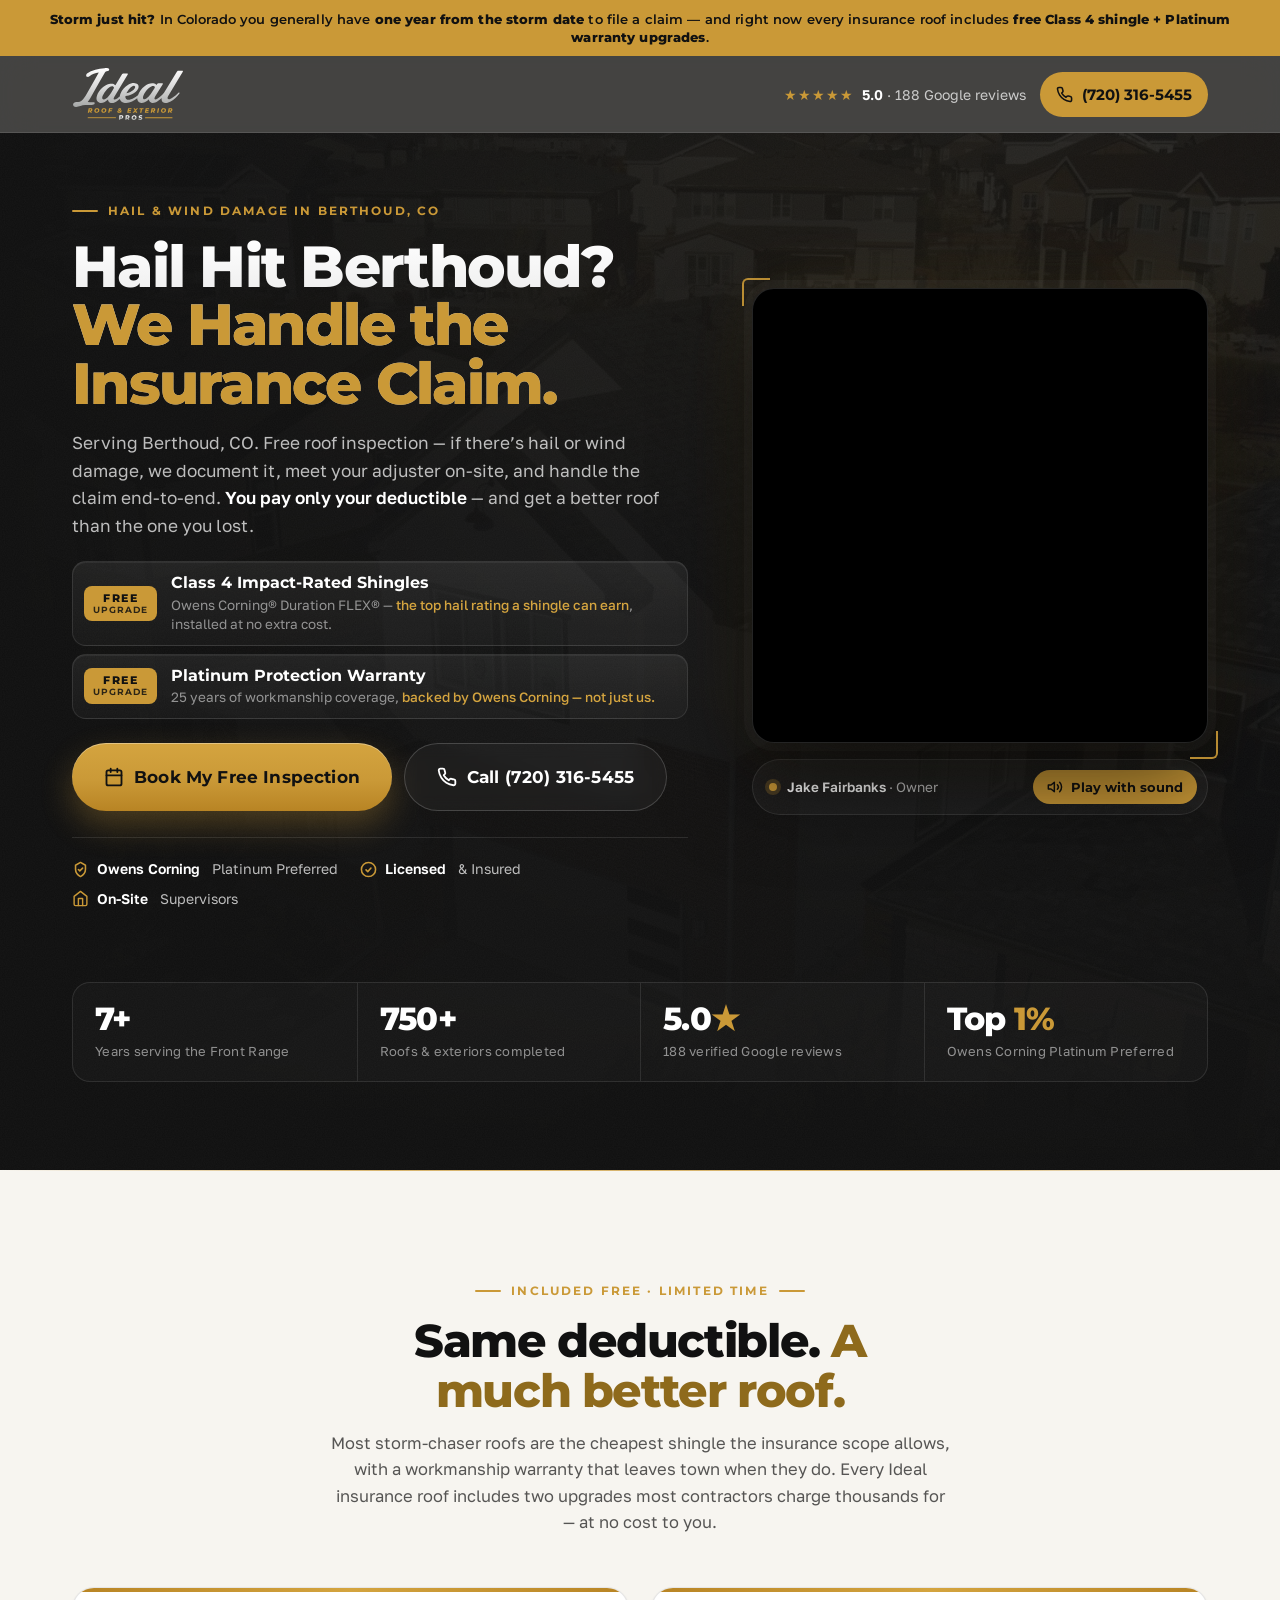
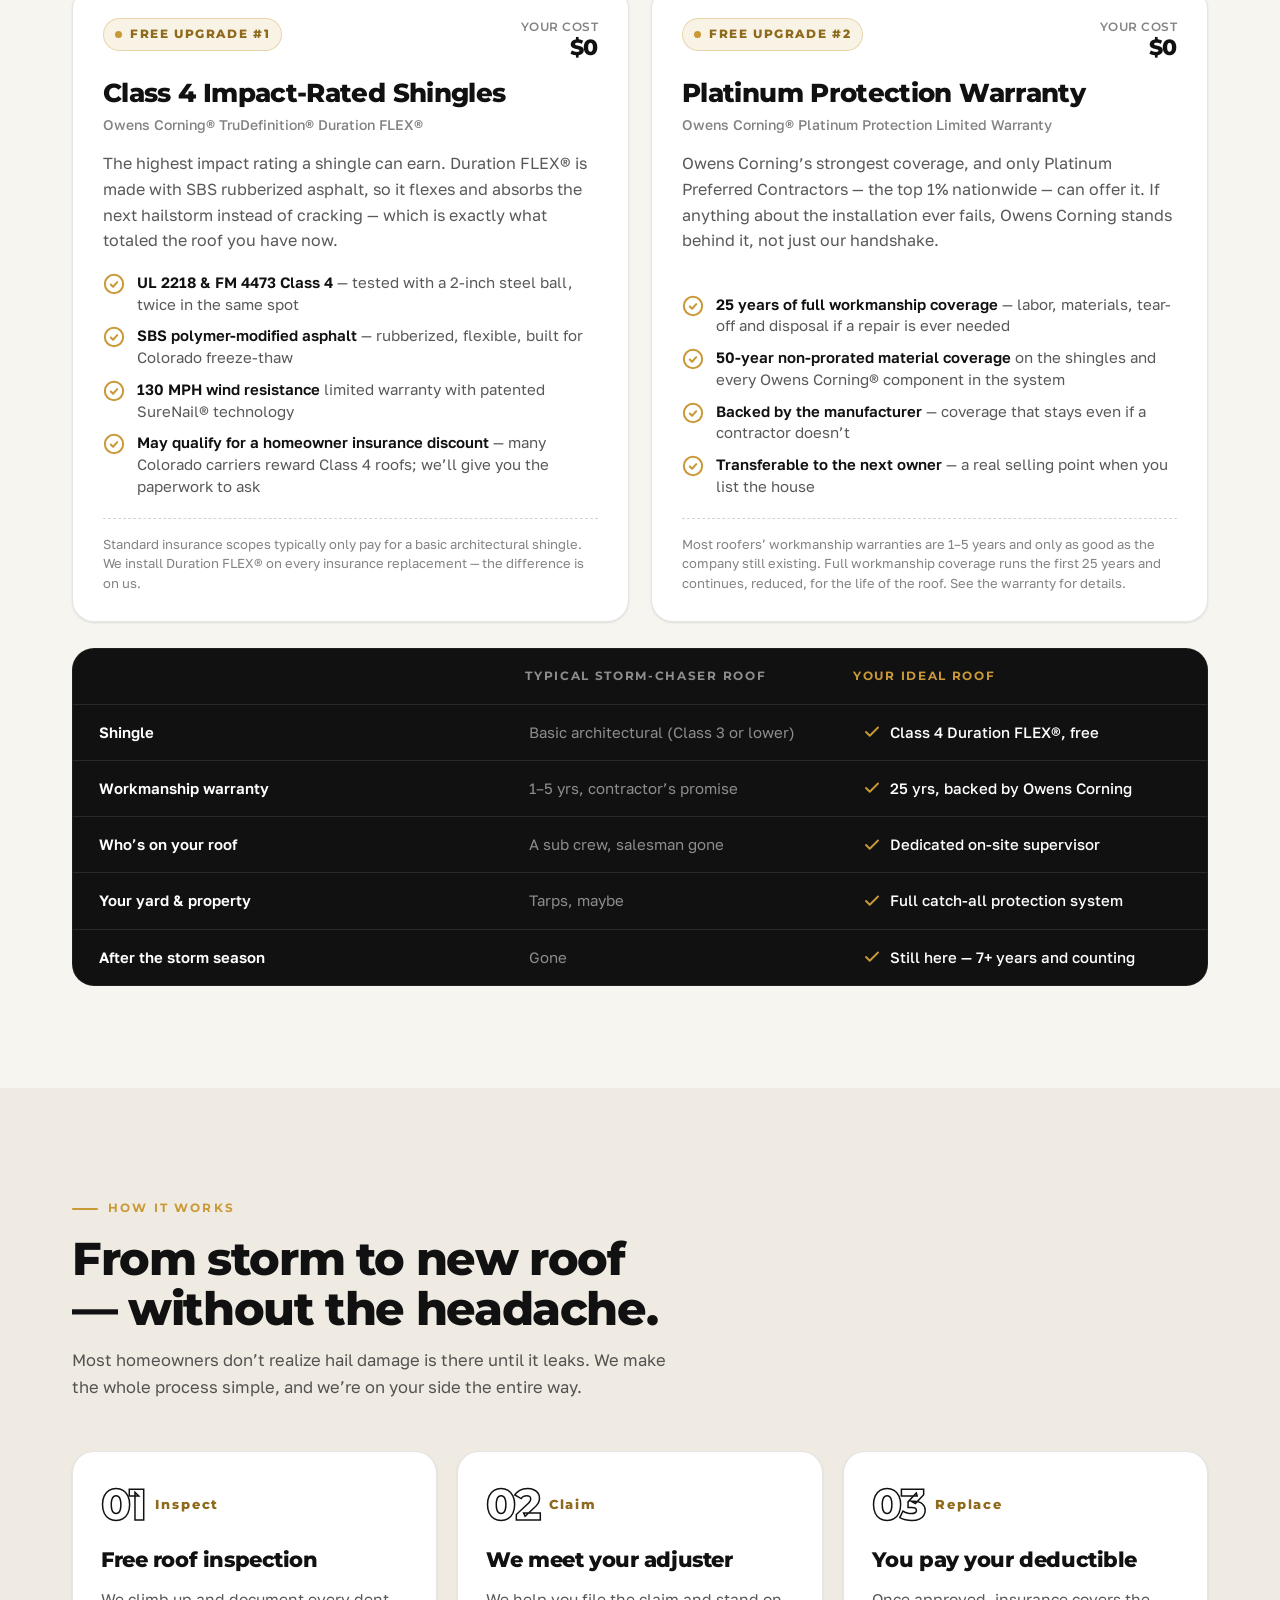
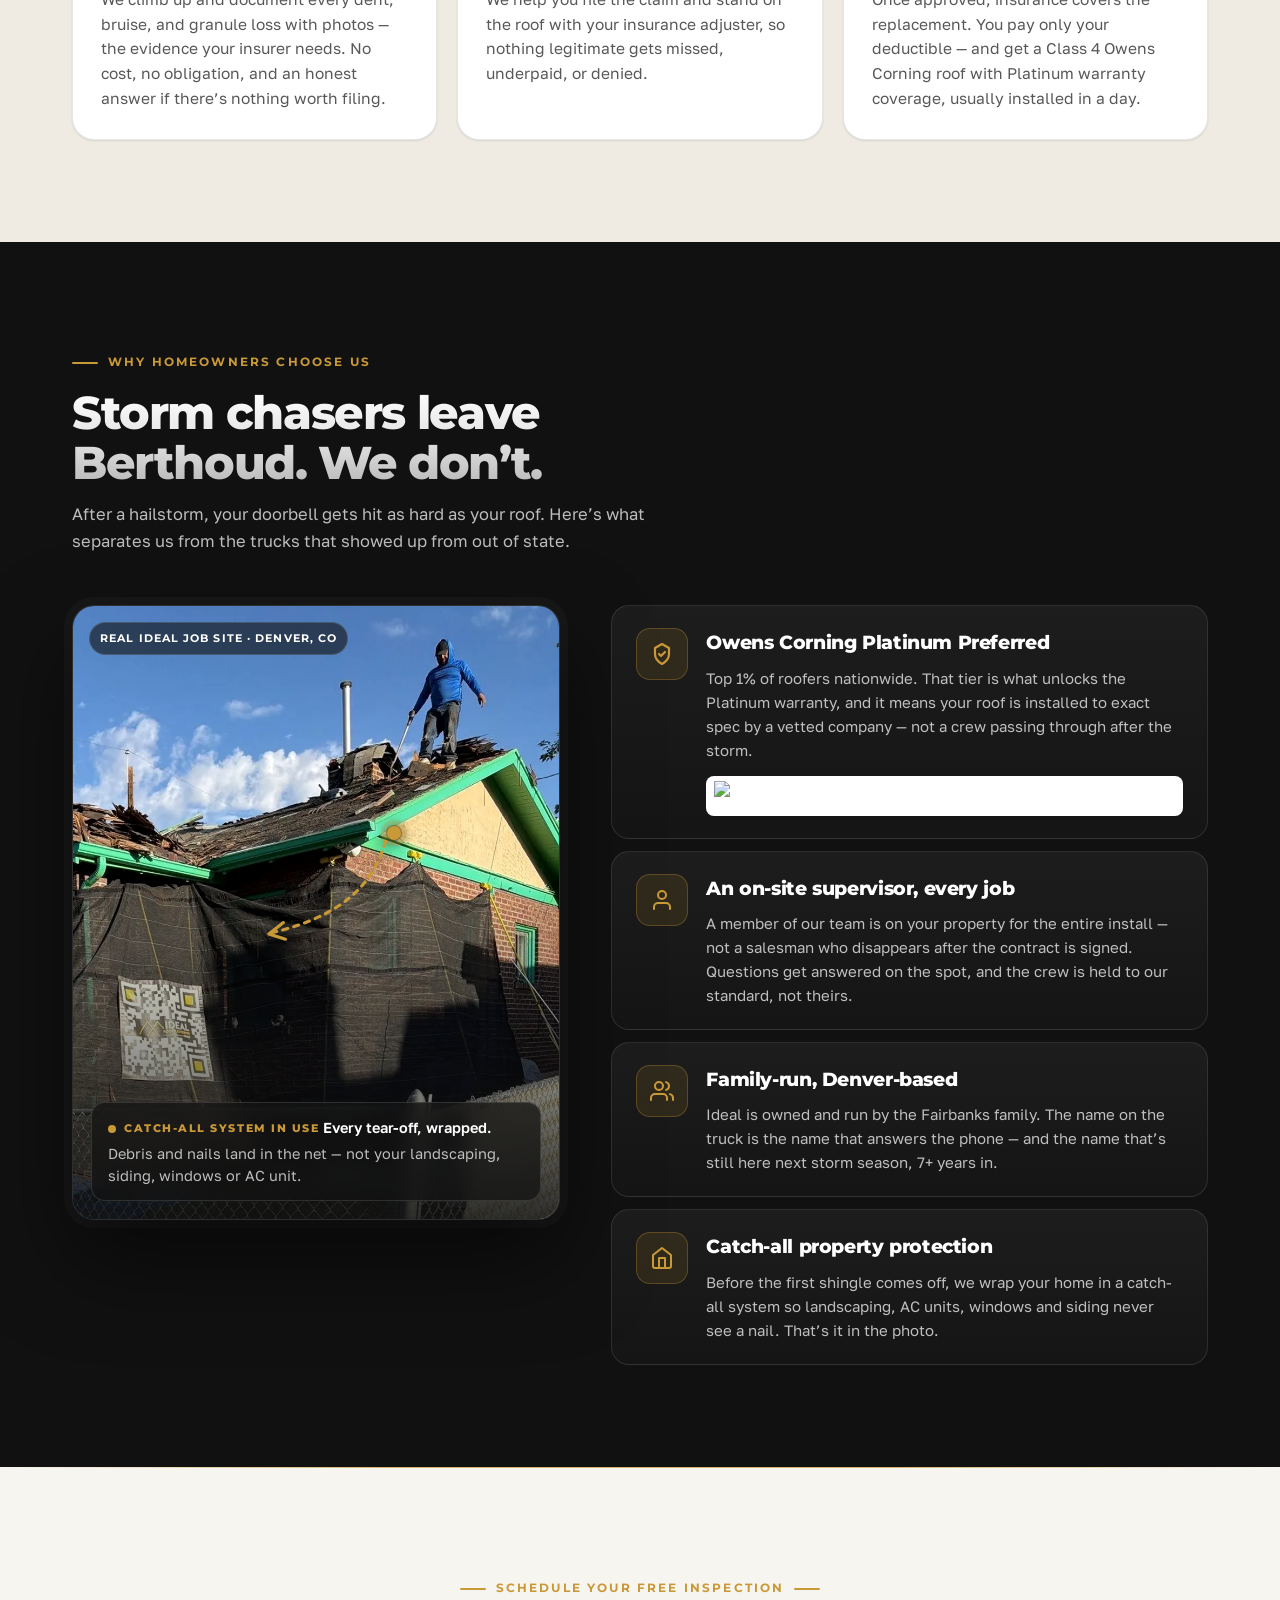
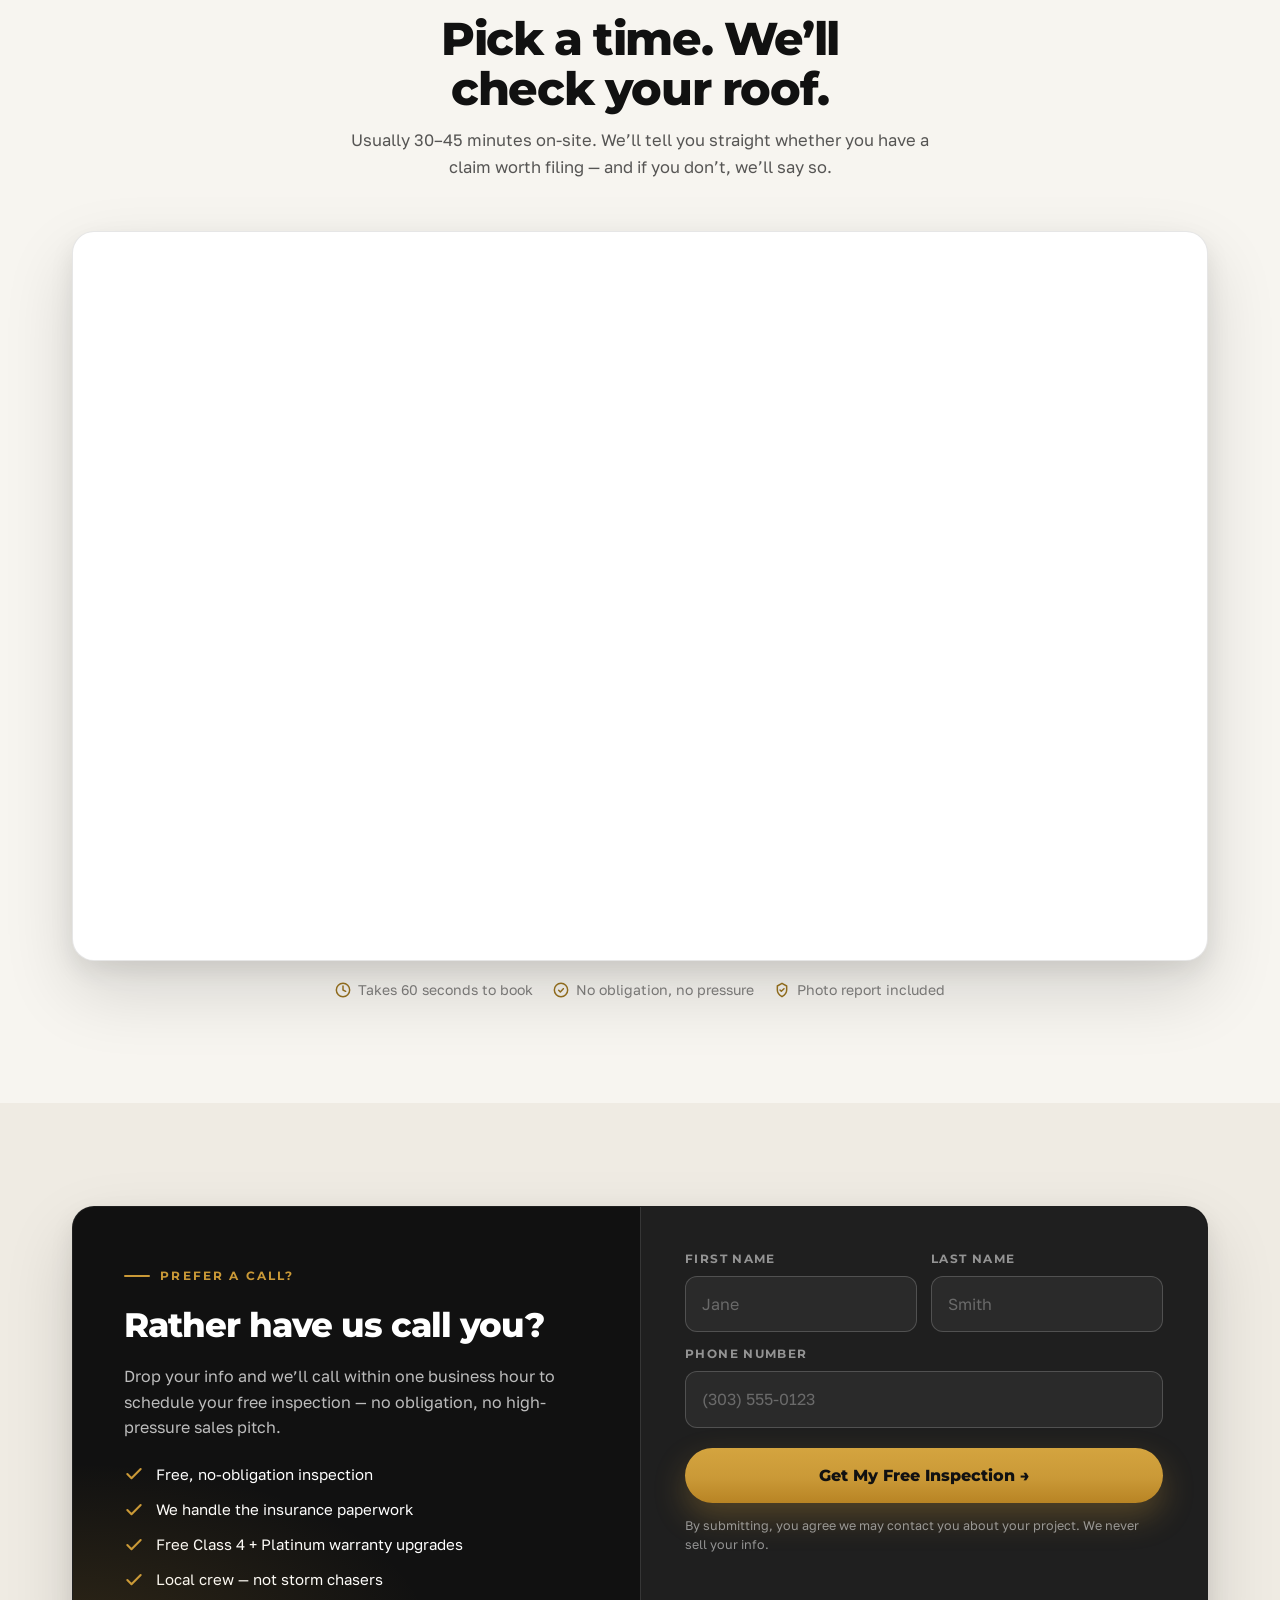
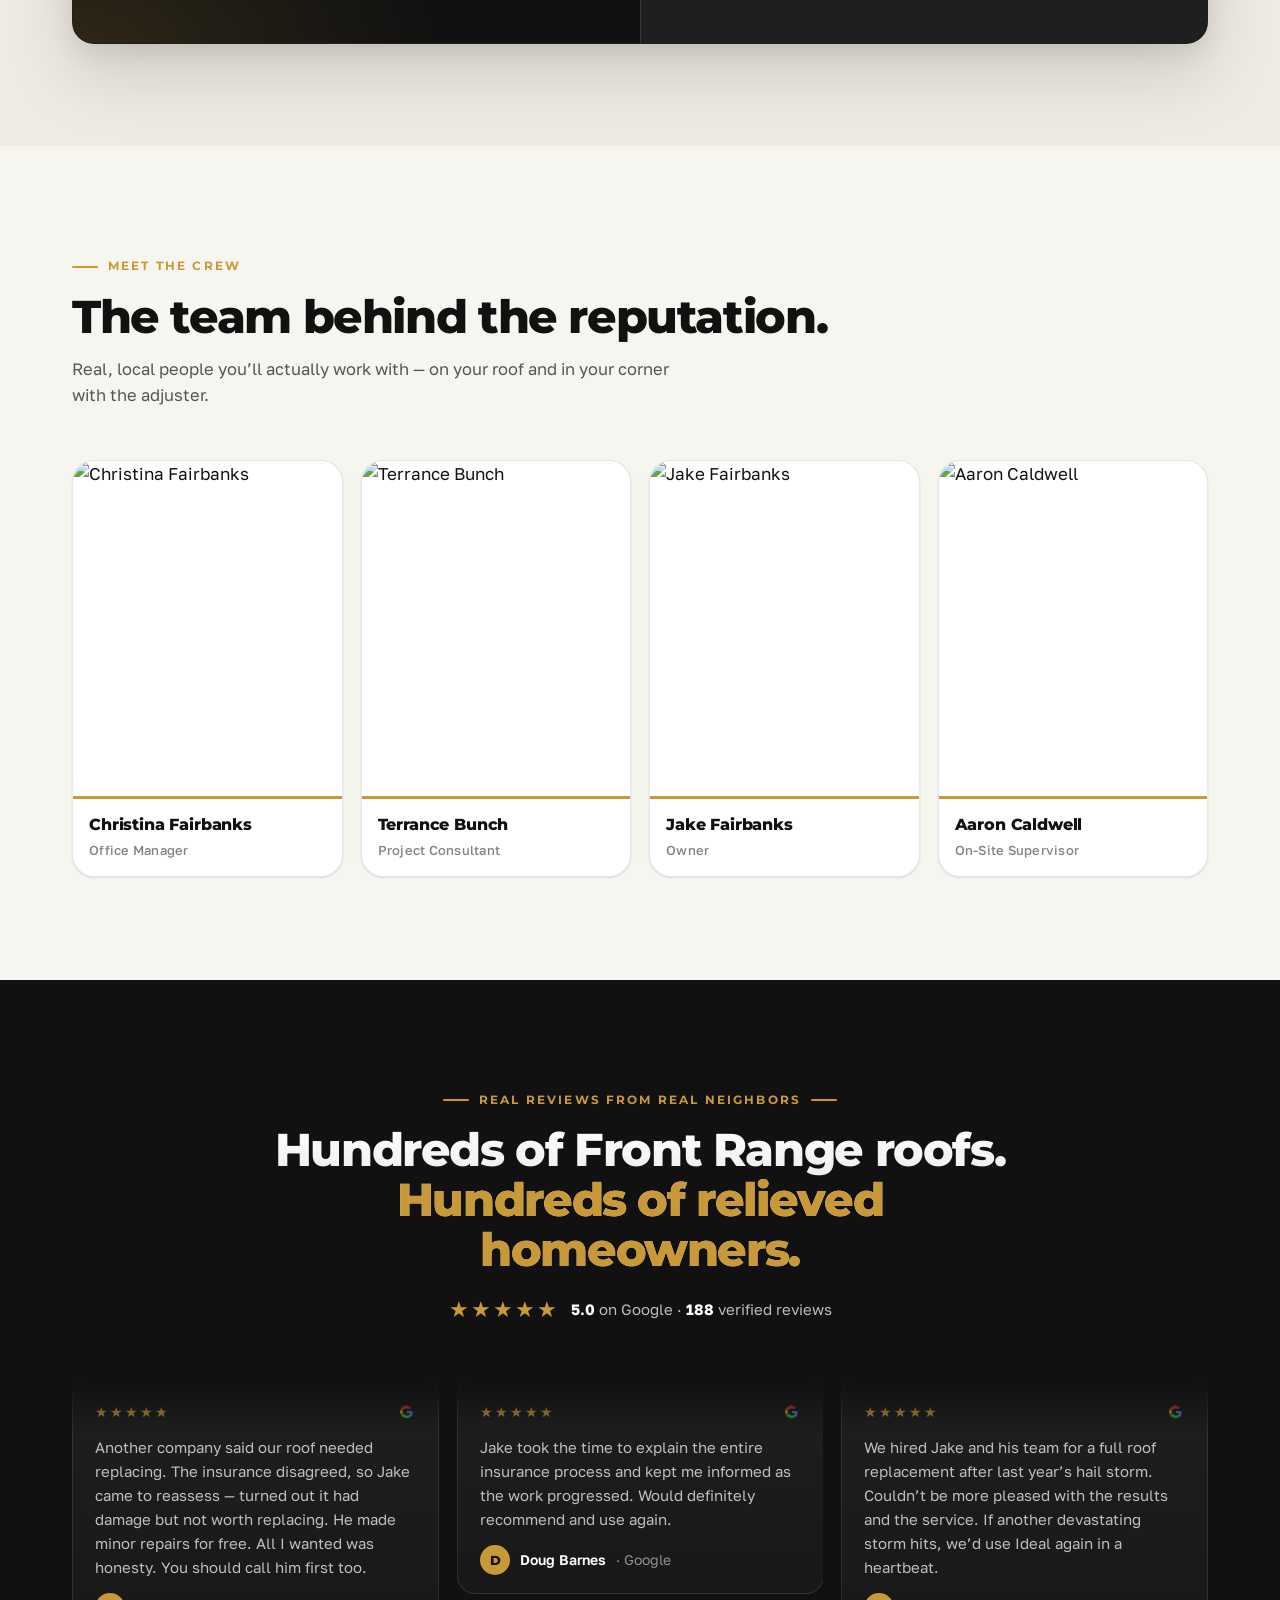
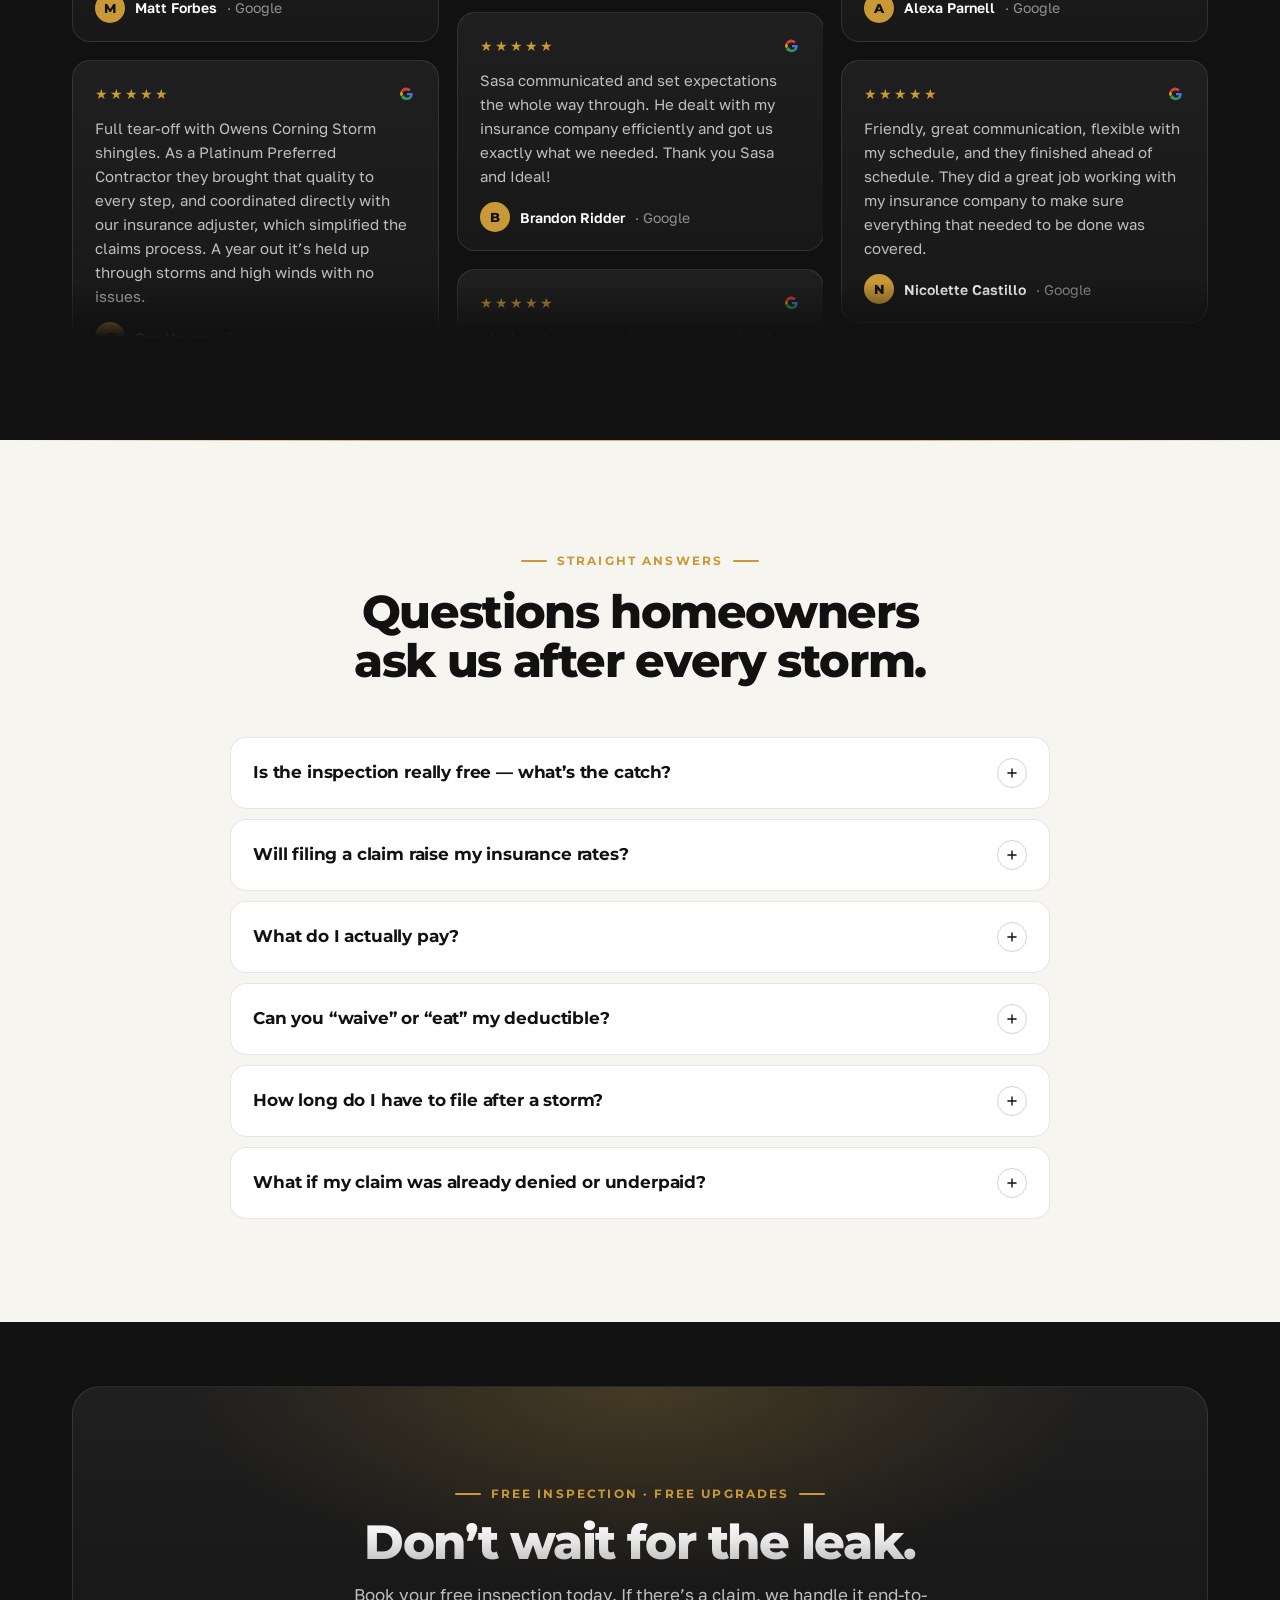
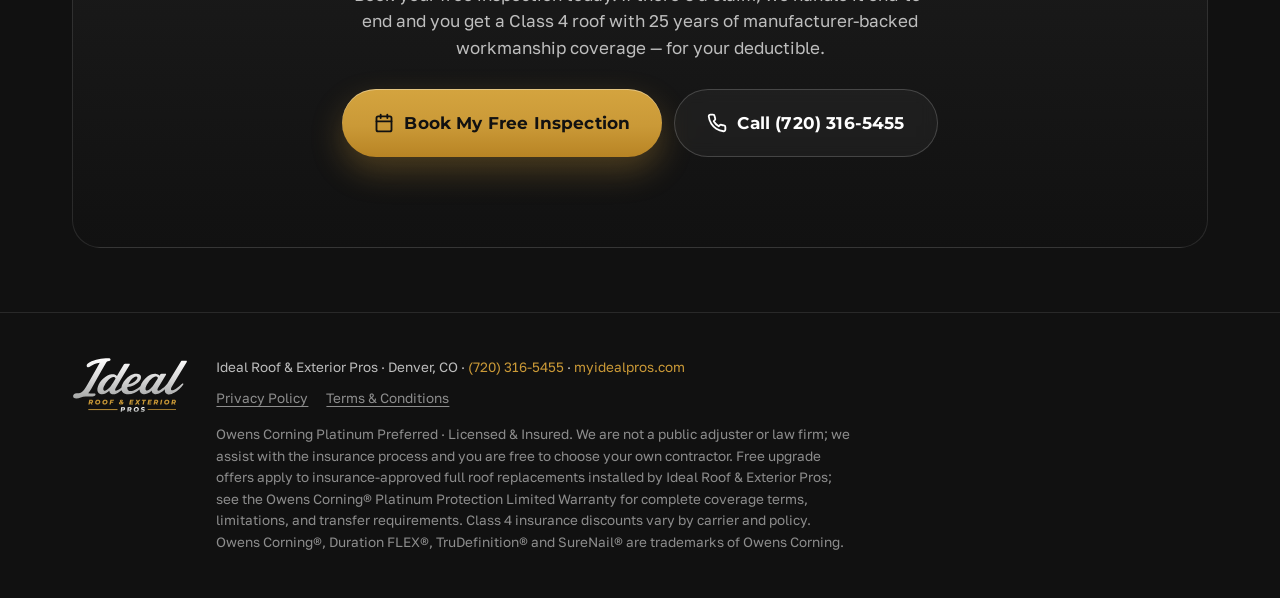
==== commit f9c6b308: "Hero: swap to new 1:1 square Vimeo video (1244508882) + 'Play with sound' control - Video frame 9:16" ====
--- a/berthoud.html
+++ b/berthoud.html
@@ -17,7 +17,7 @@
 <link rel="preconnect" href="https://fonts.gstatic.com" crossorigin>
 <link href="https://fonts.googleapis.com/css2?family=Montserrat:wght@700;800&family=Golos+Text:wght@400;500;600&display=swap" rel="stylesheet">
 <link rel="preload" as="image" href="/assets/hero.webp" type="image/webp">
-<link rel="stylesheet" href="/assets/site.css">
+<link rel="stylesheet" href="/assets/site.css?v=aebb75e6">
 <link href="https://assets.calendly.com/assets/external/widget.css" rel="stylesheet">
 
 <!-- Meta Pixel -->
@@ -102,10 +102,16 @@
       <div class="hero-video">
         <span class="hero-corner tl" aria-hidden="true"></span>
         <div class="video-frame">
-          <iframe src="https://player.vimeo.com/video/1197583544?autoplay=1&loop=1&muted=1&autopause=0&app_id=58479" allow="autoplay; fullscreen; picture-in-picture; clipboard-write; encrypted-media" referrerpolicy="strict-origin-when-cross-origin" loading="lazy" title="Storm damage experts — Ideal Roof & Exterior Pros"></iframe>
-          <div class="video-caption"><span class="dot"></span><span><strong>Jake Fairbanks</strong>, Owner · tap to unmute</span></div>
+          <iframe id="hero-vimeo" src="https://player.vimeo.com/video/1244508882?badge=0&autoplay=1&loop=1&muted=1&autopause=0&playsinline=1&app_id=58479" allow="autoplay; fullscreen; picture-in-picture; clipboard-write; encrypted-media; web-share" referrerpolicy="strict-origin-when-cross-origin" title="Check My Roof — Ideal Roof & Exterior Pros"></iframe>
         </div>
         <span class="hero-corner br" aria-hidden="true"></span>
+        <div class="video-bar">
+          <span class="video-who"><span class="dot"></span><span><strong>Jake Fairbanks</strong> · Owner</span></span>
+          <button type="button" class="video-sound" id="video-sound" aria-pressed="false">
+            <svg viewBox="0 0 24 24" fill="none" stroke="currentColor" stroke-width="2.2" stroke-linecap="round" stroke-linejoin="round" aria-hidden="true"><path d="M11 5 6 9H2v6h4l5 4z"/><path d="M15.5 8.5a5 5 0 0 1 0 7"/><path d="M19 5a10 10 0 0 1 0 14"/></svg>
+            <span class="lbl">Play with sound</span>
+          </button>
+        </div>
       </div>
     </div>
 
@@ -587,6 +593,7 @@
 
 
 <script>window.PAGE = {"town":"Berthoud","variants":{"default":{"headline":"Hail Hit Berthoud? <span class=\"accent\">We Handle the Insurance Claim.</span>","sub":"Serving Berthoud, CO. Free roof inspection — if there’s hail or wind damage, we document it, meet your adjuster on-site, and handle the claim end-to-end. <strong>You pay only your deductible</strong> — and get a better roof than the one you lost."},"hail":{"headline":"Hail Hit Berthoud. <span class=\"accent\">Did It Total Your Roof?</span>","sub":"Hail damage is hard to see from the ground — but your insurer will pay to replace a damaged roof. Free inspection, full claim handling, you pay only your deductible."},"wind":{"headline":"Missing Shingles After the Wind? <span class=\"accent\">Insurance May Cover a New Roof.</span>","sub":"Wind damage qualifies for a claim just like hail. We inspect free, document everything, and handle the paperwork with your adjuster."},"deductible":{"headline":"A Class 4 Roof for <span class=\"accent\">Just Your Deductible.</span>","sub":"If the storm damaged your roof, insurance covers the replacement. You cover the deductible — we handle the entire claim and upgrade you to impact-rated shingles free."},"storm-just-hit":{"headline":"Storm Just Hit Berthoud? <span class=\"accent\">Get Inspected First.</span>","sub":"Don’t wait for a leak. We’ll inspect your roof free, document any hail or wind damage, and tell you straight whether it’s worth filing a claim."},"denied":{"headline":"Claim Denied or Underpaid? <span class=\"accent\">Let’s Take a Second Look.</span>","sub":"Insurers miss legitimate damage all the time. We re-inspect free, document what was missed, and work the claim with your adjuster. You pay only your deductible."}},"gtagLeadLabel":null,"gtagScheduleLabel":null,"gtagContactLabel":null};</script>
-<script src="/assets/site.js" defer></script>
+<script src="https://player.vimeo.com/api/player.js" defer></script>
+<script src="/assets/site.js?v=626c5274" defer></script>
 </body>
 </html>
--- a/assets/site.css
+++ b/assets/site.css
@@ -265,30 +265,38 @@
 .trust-item strong { color: #fff; font-weight: 600; }
 
 /* Video card */
-.hero-video { position: relative; justify-self: center; width: 100%; max-width: 380px; }
+.hero-video { position: relative; justify-self: center; width: 100%; max-width: 500px; }
 .video-frame {
-  position: relative; aspect-ratio: 9 / 16; border-radius: 24px; overflow: hidden;
+  position: relative; aspect-ratio: 1 / 1; border-radius: 22px; overflow: hidden;
   background: #000;
   border: 1px solid rgba(255,255,255,.14);
   box-shadow: 0 40px 90px rgba(0,0,0,.6), 0 0 0 8px rgba(255,255,255,.03), 0 0 80px rgba(202,153,55,.12);
 }
 .video-frame iframe, .video-frame video { position: absolute; inset: 0; width: 100%; height: 100%; border: 0; }
-.video-caption {
-  position: absolute; left: 14px; right: 14px; bottom: 14px; z-index: 2; pointer-events: none;
-  display: flex; align-items: center; gap: 10px;
-  padding: 10px 12px; border-radius: 12px;
-  background: rgba(17,17,17,.62); backdrop-filter: blur(10px);
-  border: 1px solid rgba(255,255,255,.1);
-  font-size: 12.5px; color: var(--text-on-dark-dim);
-}
-.video-caption .dot { width: 8px; height: 8px; border-radius: 50%; background: var(--gold); box-shadow: 0 0 0 4px rgba(202,153,55,.25); }
-.video-caption strong { color: #fff; font-weight: 600; }
+.video-bar {
+  display: flex; align-items: center; justify-content: space-between; gap: 12px;
+  margin-top: 16px; padding: 10px 10px 10px 16px; border-radius: 999px;
+  background: rgba(255,255,255,.04); border: 1px solid var(--line-on-dark);
+  font-size: 13.5px; color: var(--text-on-dark-dim);
+}
+.video-who { display: inline-flex; align-items: center; gap: 10px; min-width: 0; }
+.video-who strong { color: #fff; font-weight: 600; }
+.video-bar .dot { flex: none; width: 8px; height: 8px; border-radius: 50%; background: var(--gold); box-shadow: 0 0 0 4px rgba(202,153,55,.25); }
+.video-sound {
+  flex: none; display: inline-flex; align-items: center; gap: 8px;
+  font-family: var(--font-display); font-weight: 700; font-size: 13px;
+  color: var(--ink); background: var(--gold); padding: 9px 14px; border-radius: 999px;
+  transition: background .2s var(--ease), transform .2s var(--ease);
+}
+.video-sound:hover { background: var(--gold-light); transform: translateY(-1px); }
+.video-sound svg { width: 16px; height: 16px; }
+.video-sound[aria-pressed="true"] { background: rgba(255,255,255,.1); color: #fff; }
 .hero-corner {
   position: absolute; z-index: 3; width: 28px; height: 28px; pointer-events: none;
   border-color: var(--gold); border-style: solid; opacity: .9;
 }
 .hero-corner.tl { top: -10px; left: -10px; border-width: 2px 0 0 2px; border-top-left-radius: 6px; }
-.hero-corner.br { bottom: -10px; right: -10px; border-width: 0 2px 2px 0; border-bottom-right-radius: 6px; }
+.hero-corner.br { bottom: 56px; right: -10px; border-width: 0 2px 2px 0; border-bottom-right-radius: 6px; }
 
 /* Stats ribbon (bottom of hero) */
 .stats-ribbon {
@@ -584,7 +592,7 @@
 }
 @media (max-width: 900px) {
   .hero-grid { grid-template-columns: 1fr; }
-  .hero-video { max-width: 340px; order: 2; }
+  .hero-video { max-width: 480px; order: 2; }
   .hero-copy { order: 1; }
   .hero-actions { order: 3; }
   .steps-grid, .diff-grid { grid-template-columns: 1fr; }
@@ -624,7 +632,8 @@
   .offer-card { padding: 24px 22px 22px; }
 }
 @media (max-width: 400px) {
-  .hero-video { max-width: 300px; }
+  .hero-video { max-width: 100%; }
+  .video-bar { font-size: 12.5px; }
   .offer-pill { grid-template-columns: 1fr; gap: 8px; }
   .offer-pill .tag { width: max-content; flex-direction: row; gap: 6px; }
 }
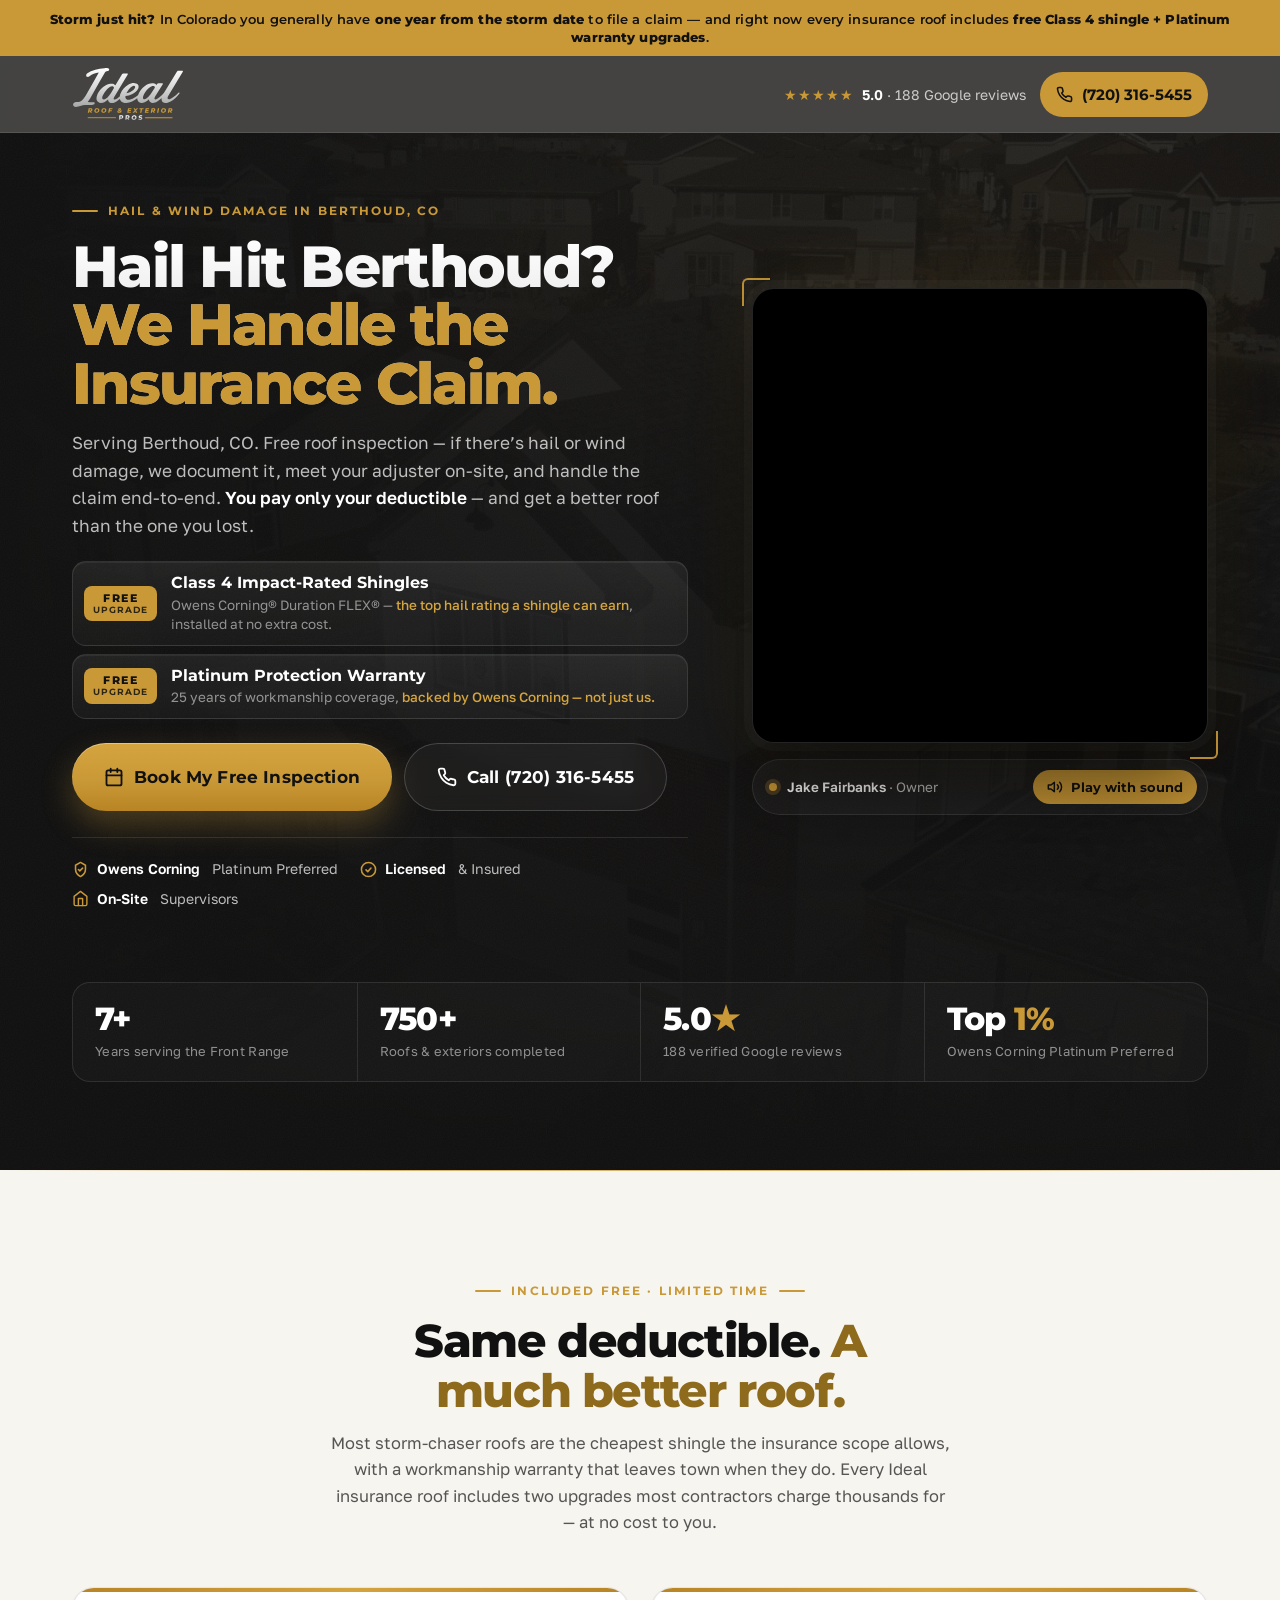
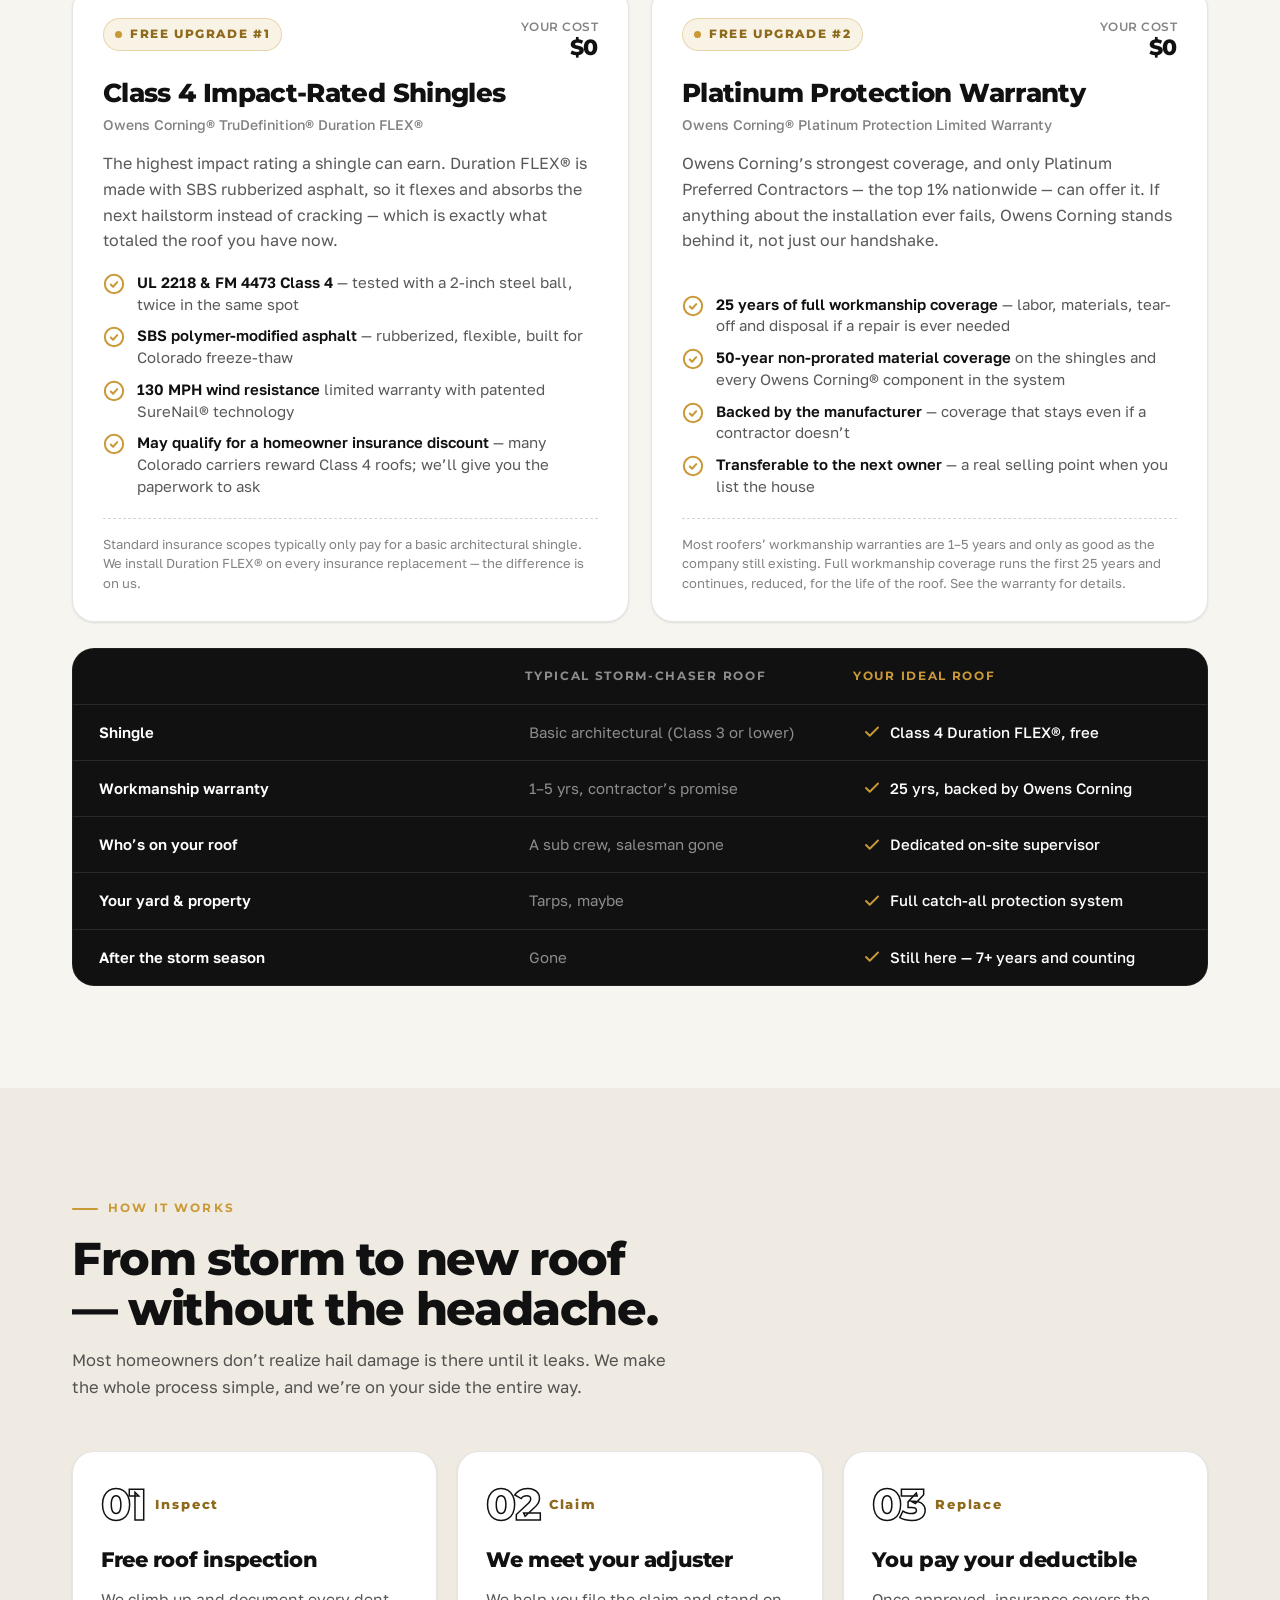
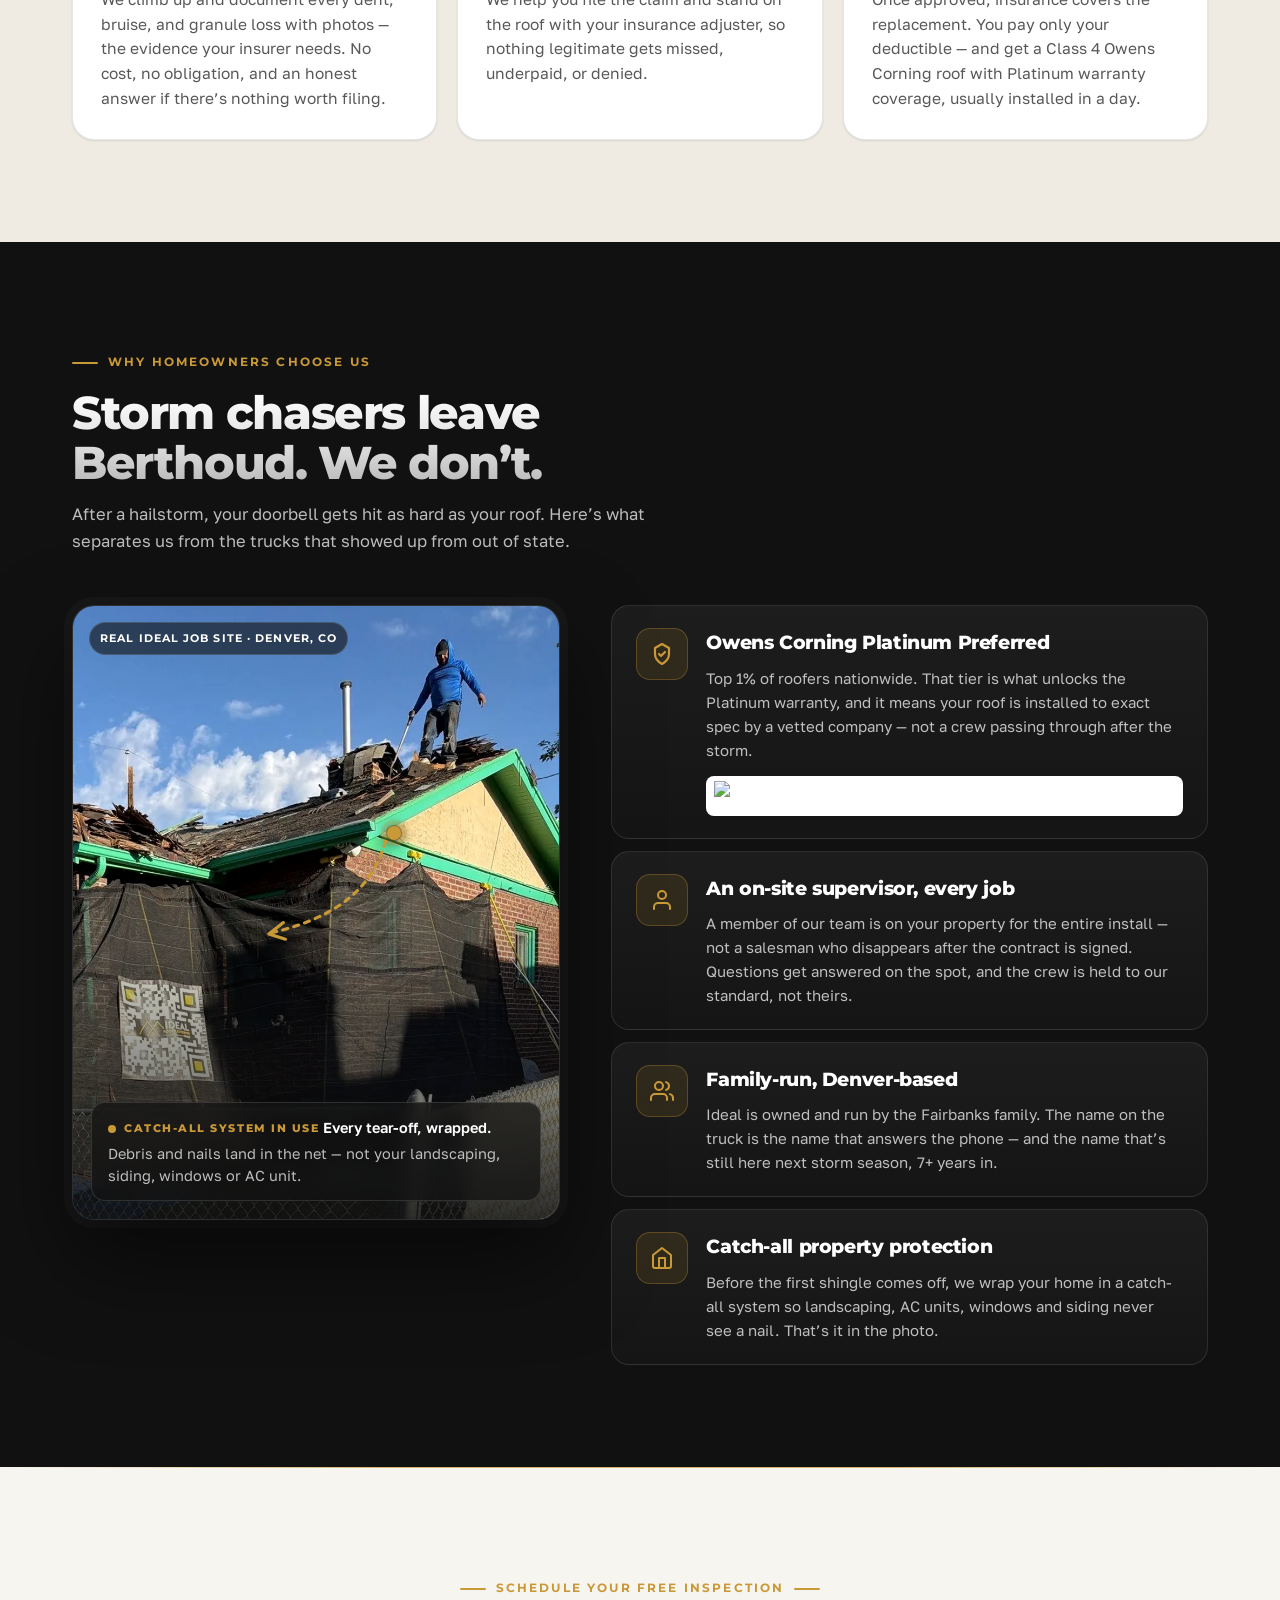
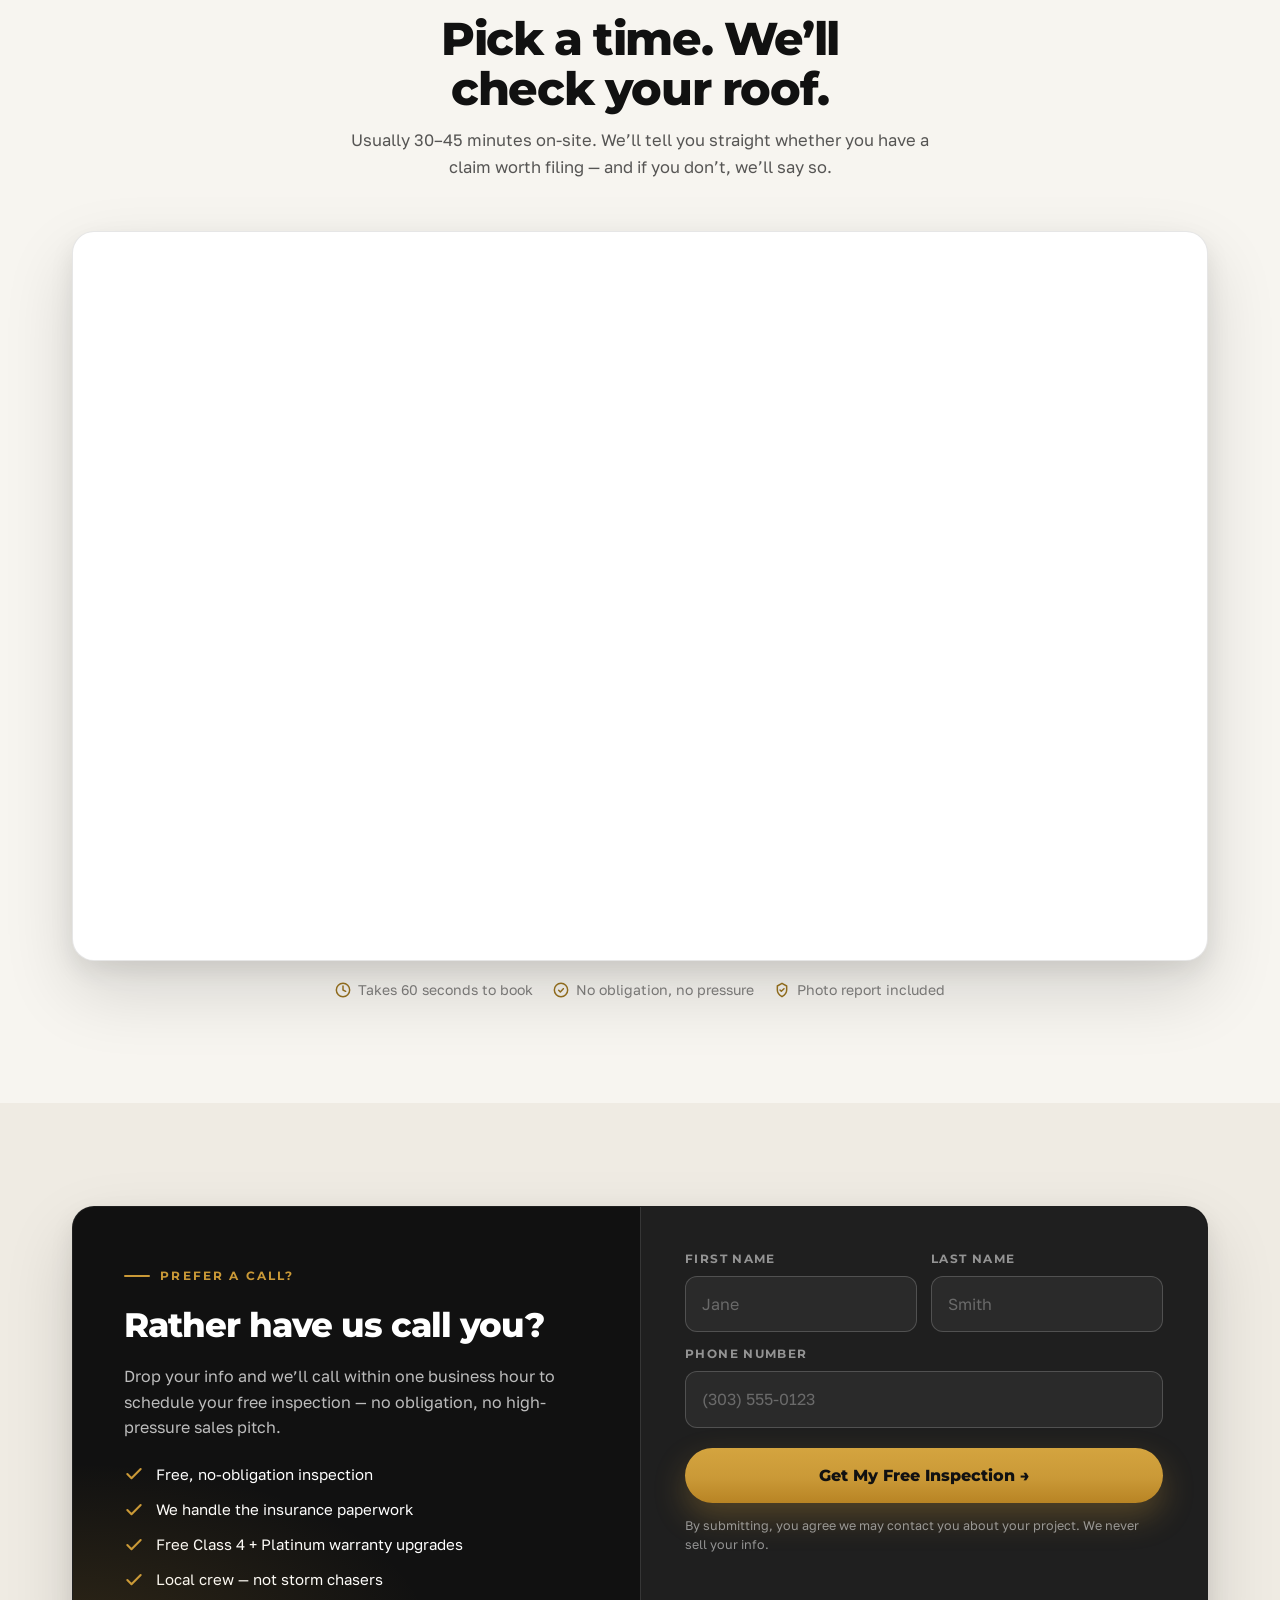
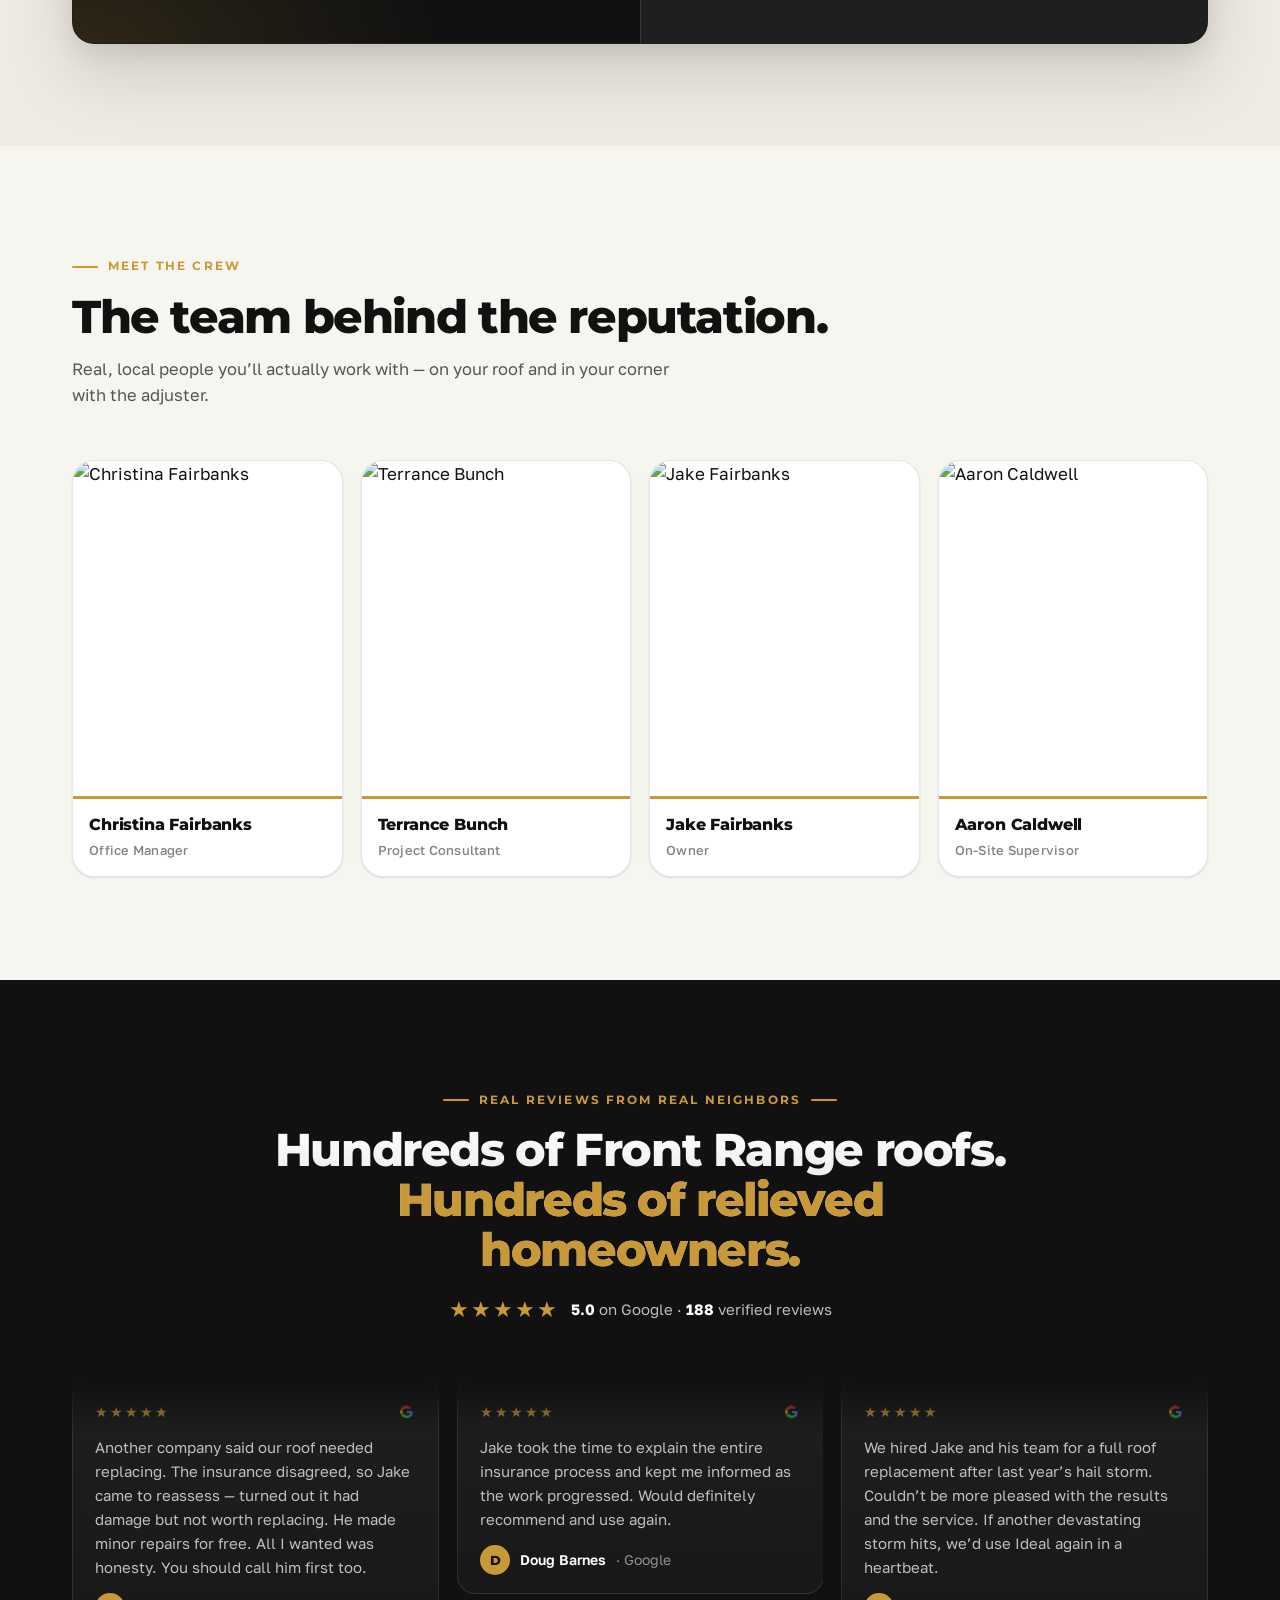
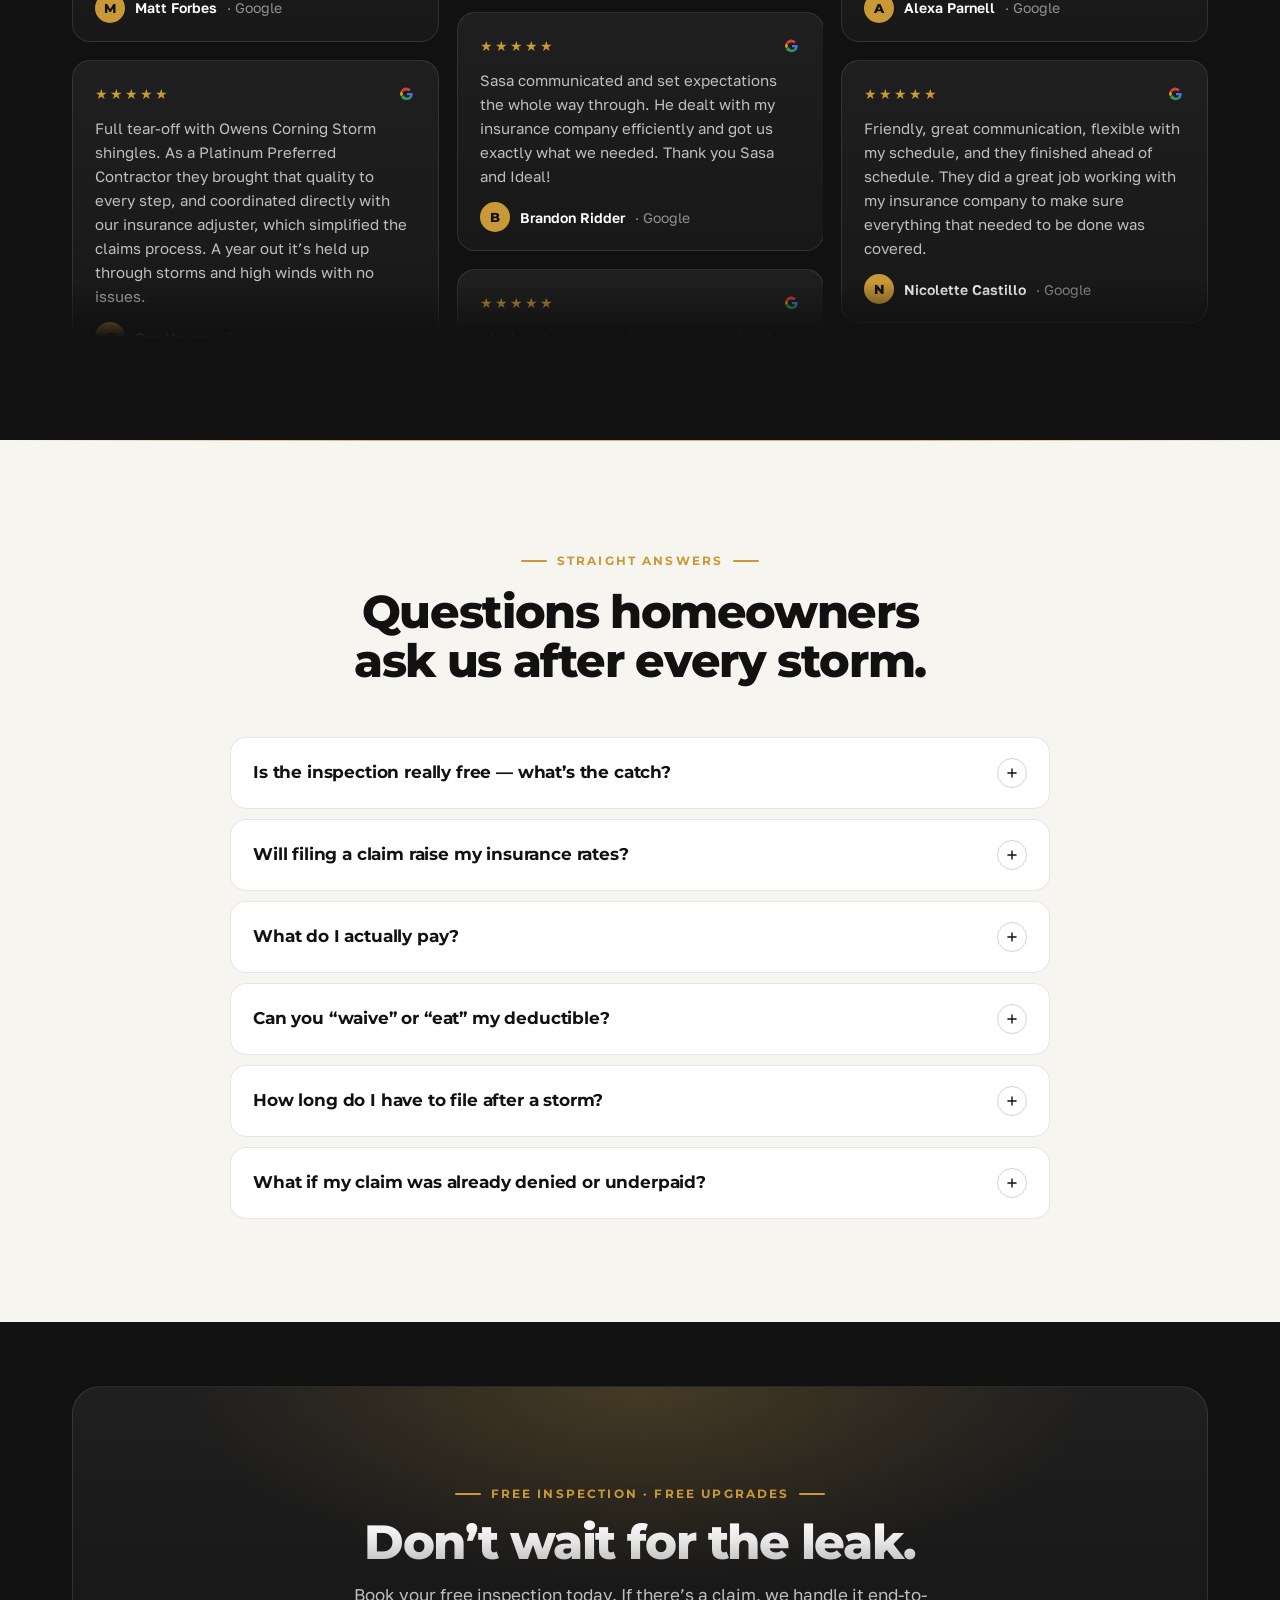
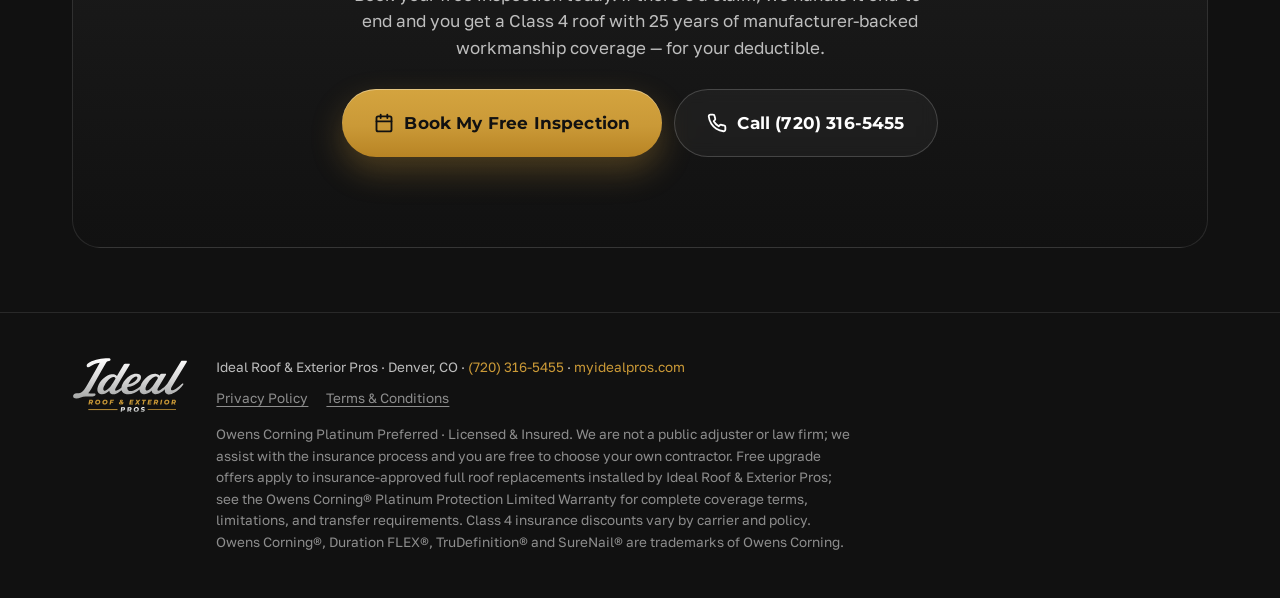
==== commit 597c71a7: "Hero video: sound button mirrors real player mute state, unmute inside user gesture Co-Authored-By: " ====
--- a/berthoud.html
+++ b/berthoud.html
@@ -594,6 +594,6 @@
 
 <script>window.PAGE = {"town":"Berthoud","variants":{"default":{"headline":"Hail Hit Berthoud? <span class=\"accent\">We Handle the Insurance Claim.</span>","sub":"Serving Berthoud, CO. Free roof inspection — if there’s hail or wind damage, we document it, meet your adjuster on-site, and handle the claim end-to-end. <strong>You pay only your deductible</strong> — and get a better roof than the one you lost."},"hail":{"headline":"Hail Hit Berthoud. <span class=\"accent\">Did It Total Your Roof?</span>","sub":"Hail damage is hard to see from the ground — but your insurer will pay to replace a damaged roof. Free inspection, full claim handling, you pay only your deductible."},"wind":{"headline":"Missing Shingles After the Wind? <span class=\"accent\">Insurance May Cover a New Roof.</span>","sub":"Wind damage qualifies for a claim just like hail. We inspect free, document everything, and handle the paperwork with your adjuster."},"deductible":{"headline":"A Class 4 Roof for <span class=\"accent\">Just Your Deductible.</span>","sub":"If the storm damaged your roof, insurance covers the replacement. You cover the deductible — we handle the entire claim and upgrade you to impact-rated shingles free."},"storm-just-hit":{"headline":"Storm Just Hit Berthoud? <span class=\"accent\">Get Inspected First.</span>","sub":"Don’t wait for a leak. We’ll inspect your roof free, document any hail or wind damage, and tell you straight whether it’s worth filing a claim."},"denied":{"headline":"Claim Denied or Underpaid? <span class=\"accent\">Let’s Take a Second Look.</span>","sub":"Insurers miss legitimate damage all the time. We re-inspect free, document what was missed, and work the claim with your adjuster. You pay only your deductible."}},"gtagLeadLabel":null,"gtagScheduleLabel":null,"gtagContactLabel":null};</script>
 <script src="https://player.vimeo.com/api/player.js" defer></script>
-<script src="/assets/site.js?v=626c5274" defer></script>
+<script src="/assets/site.js?v=45010a14" defer></script>
 </body>
 </html>
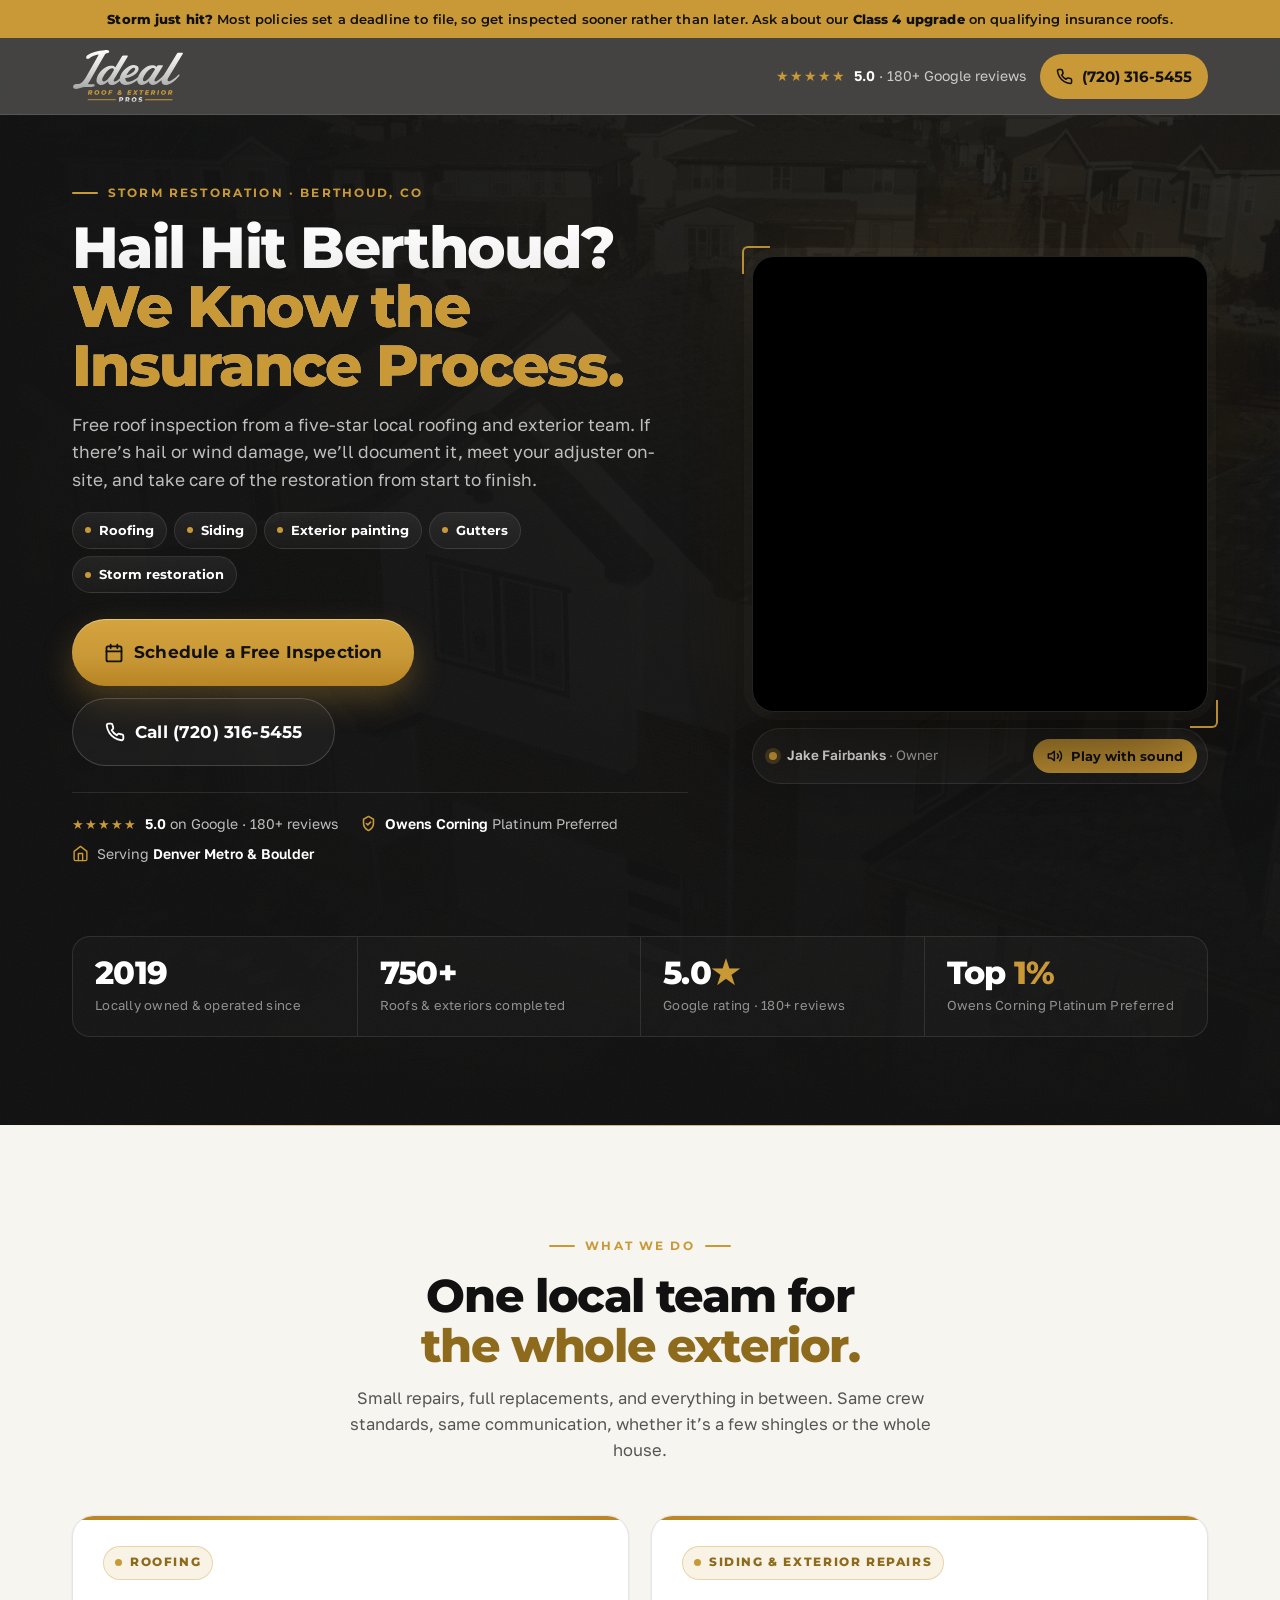
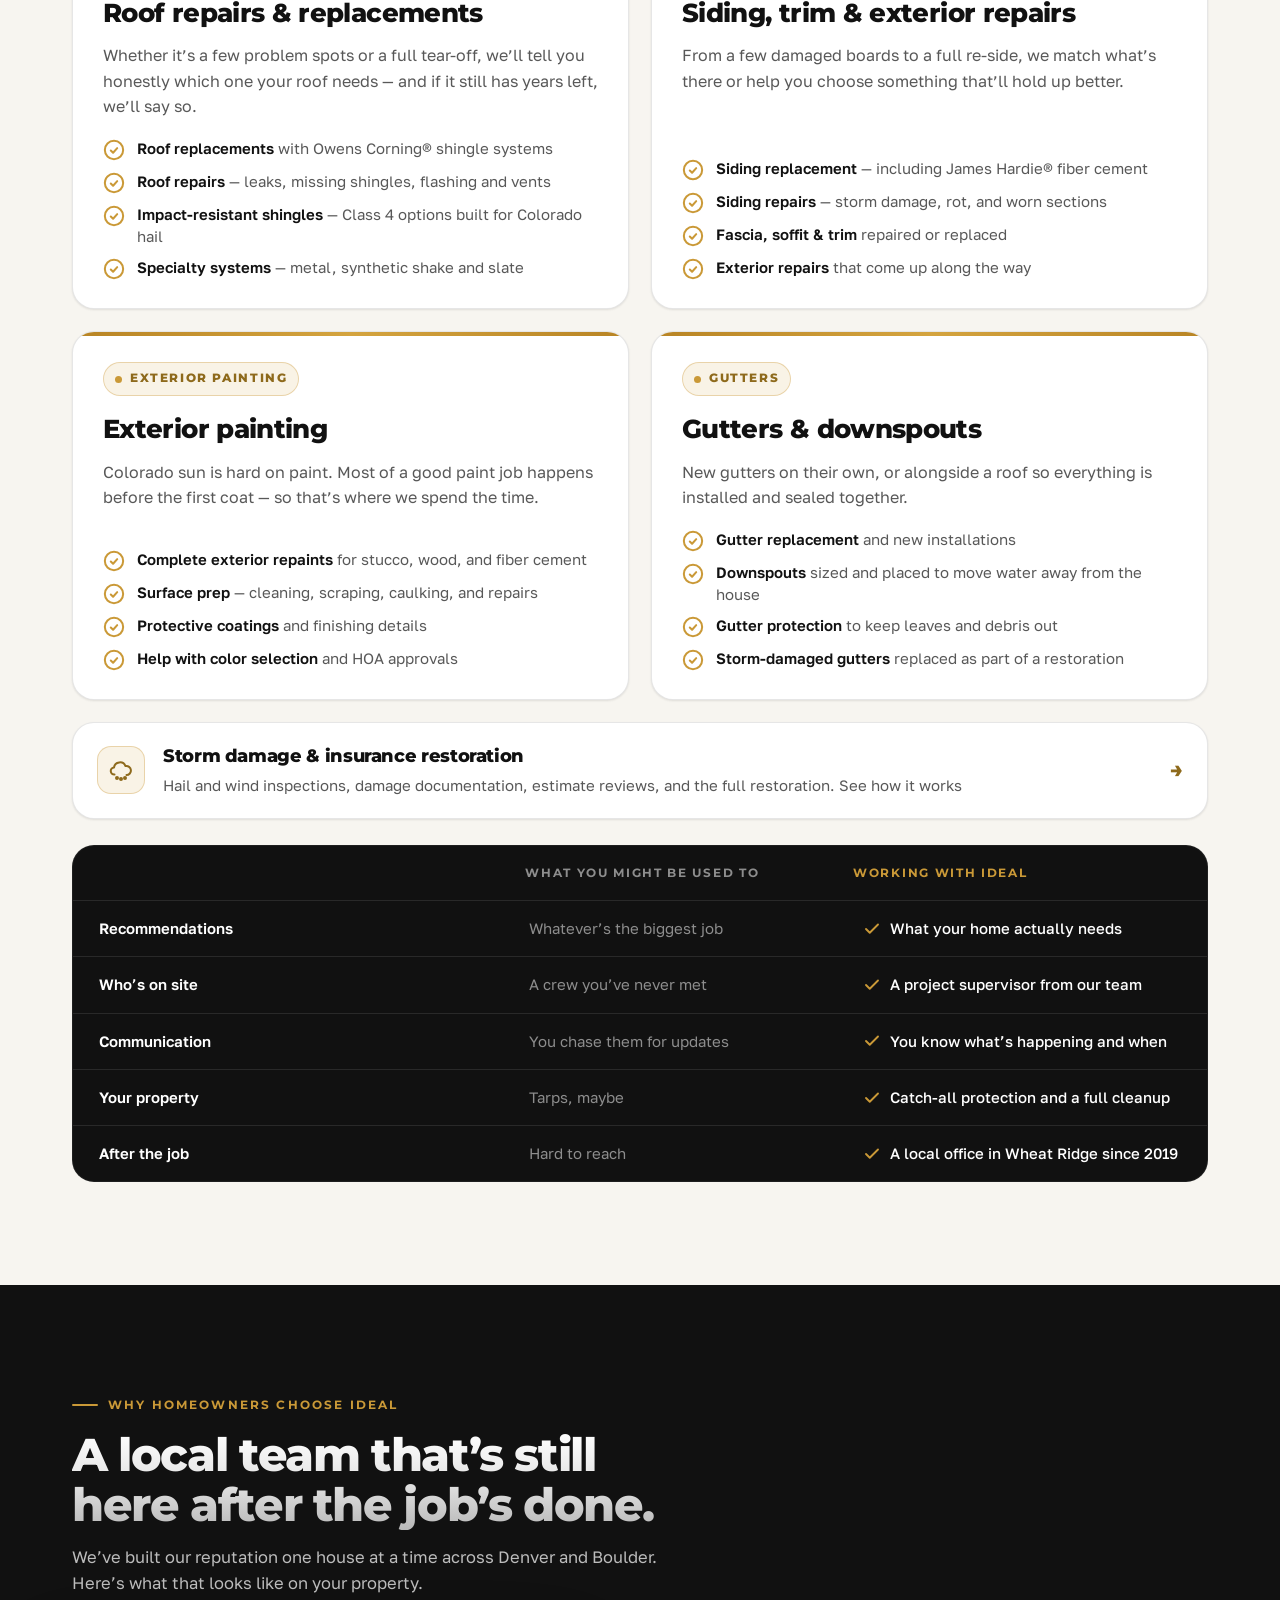
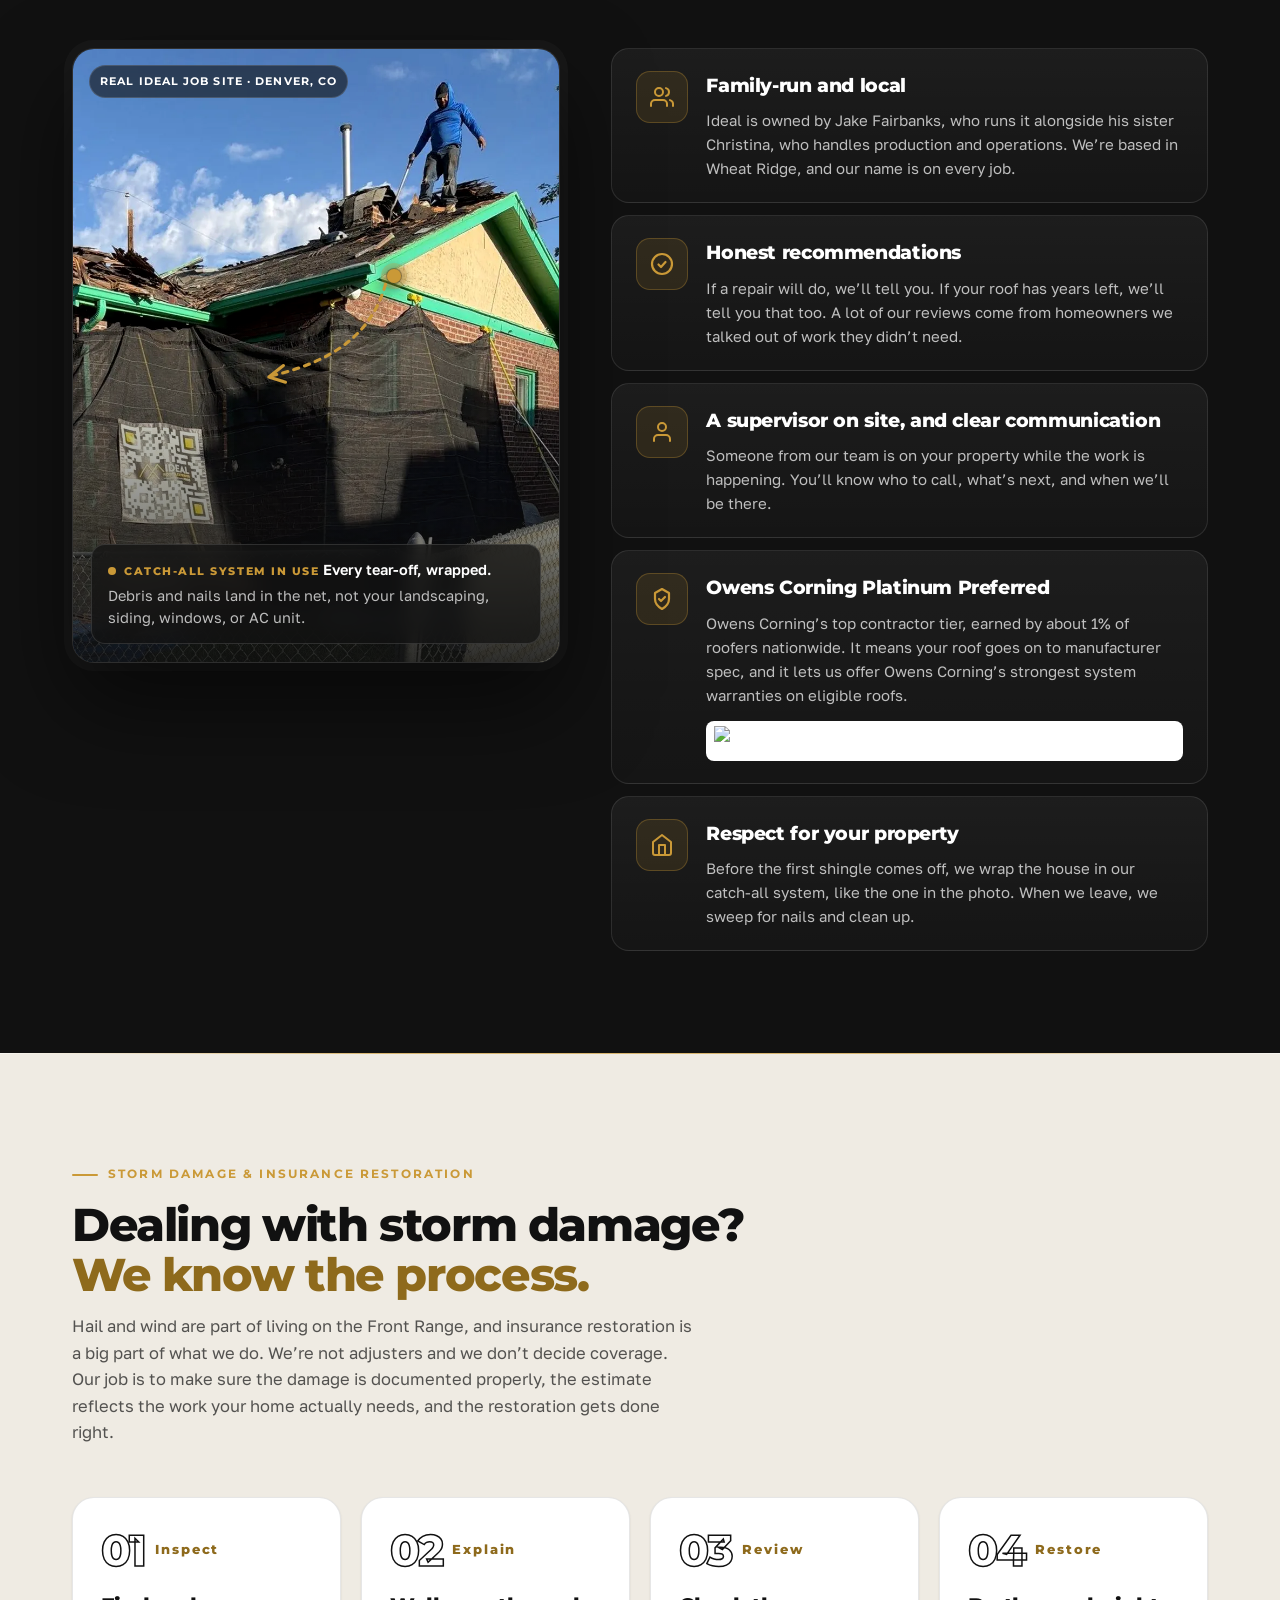
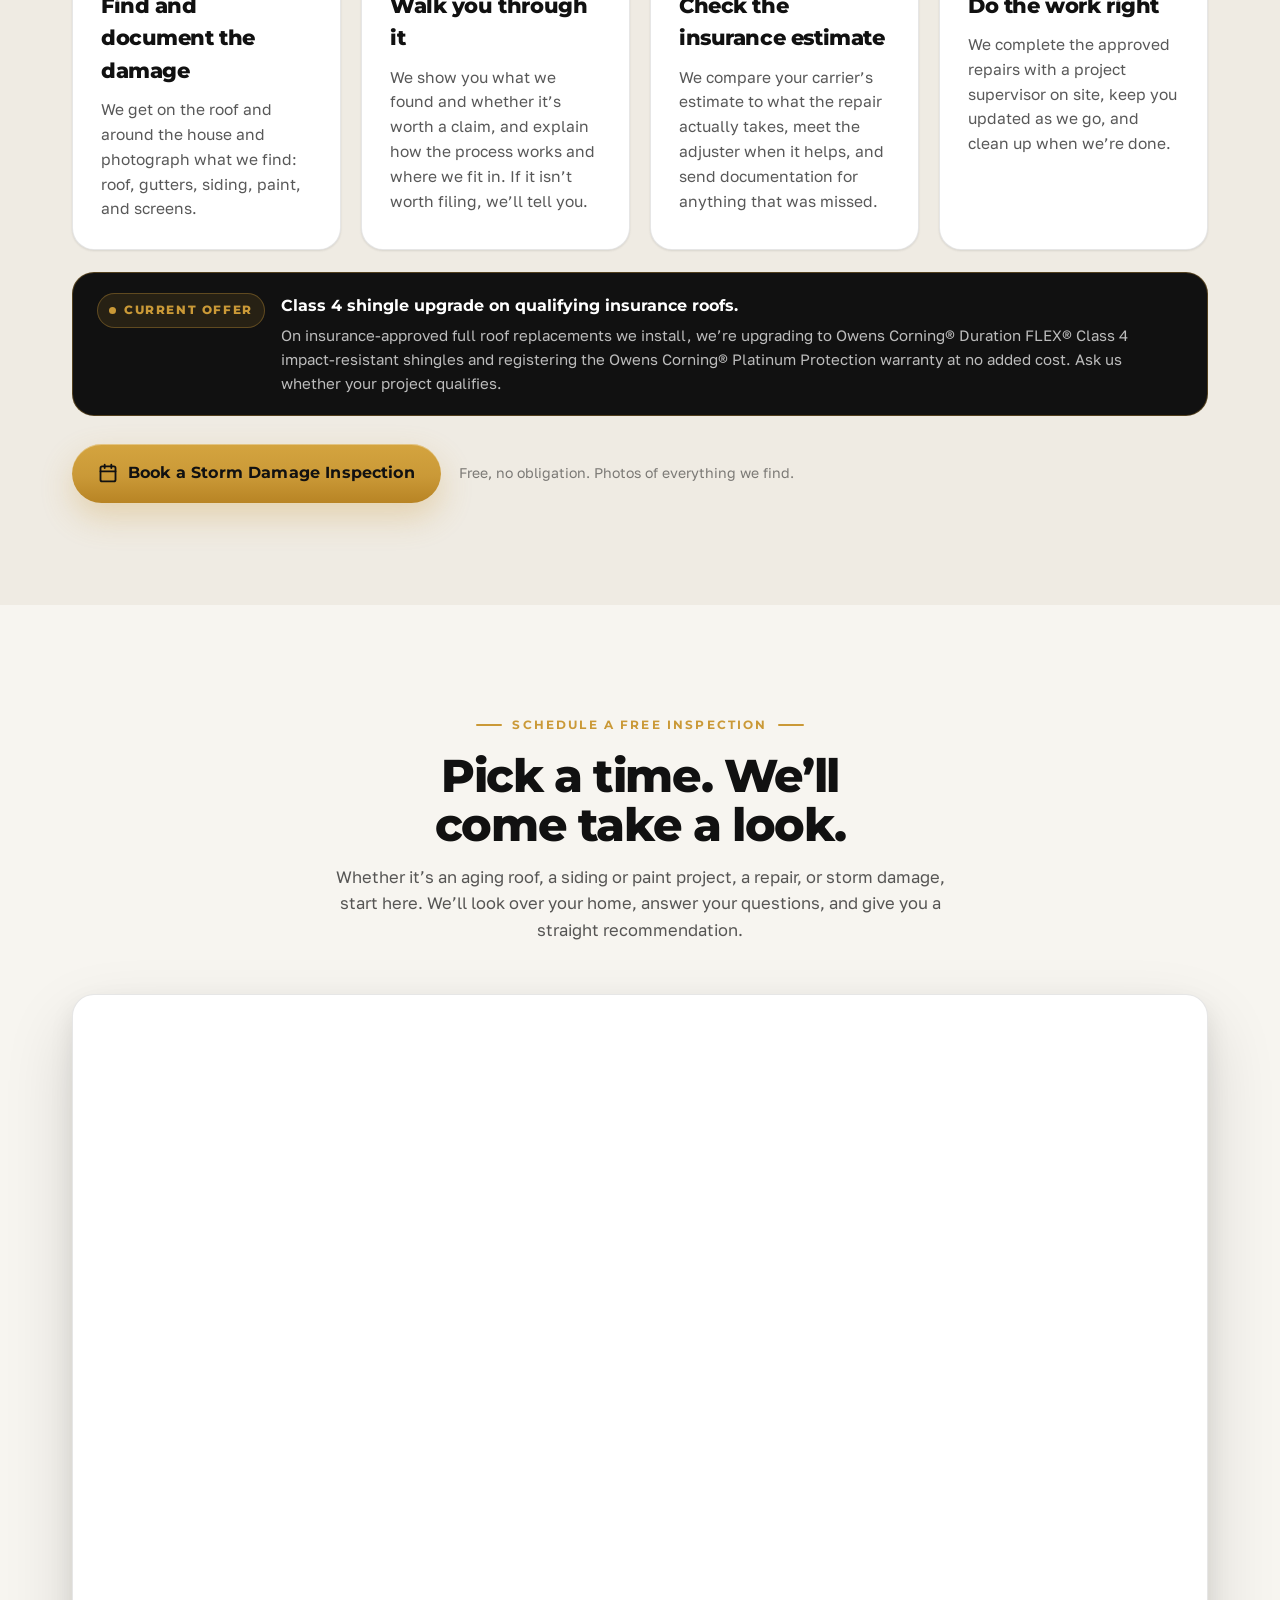
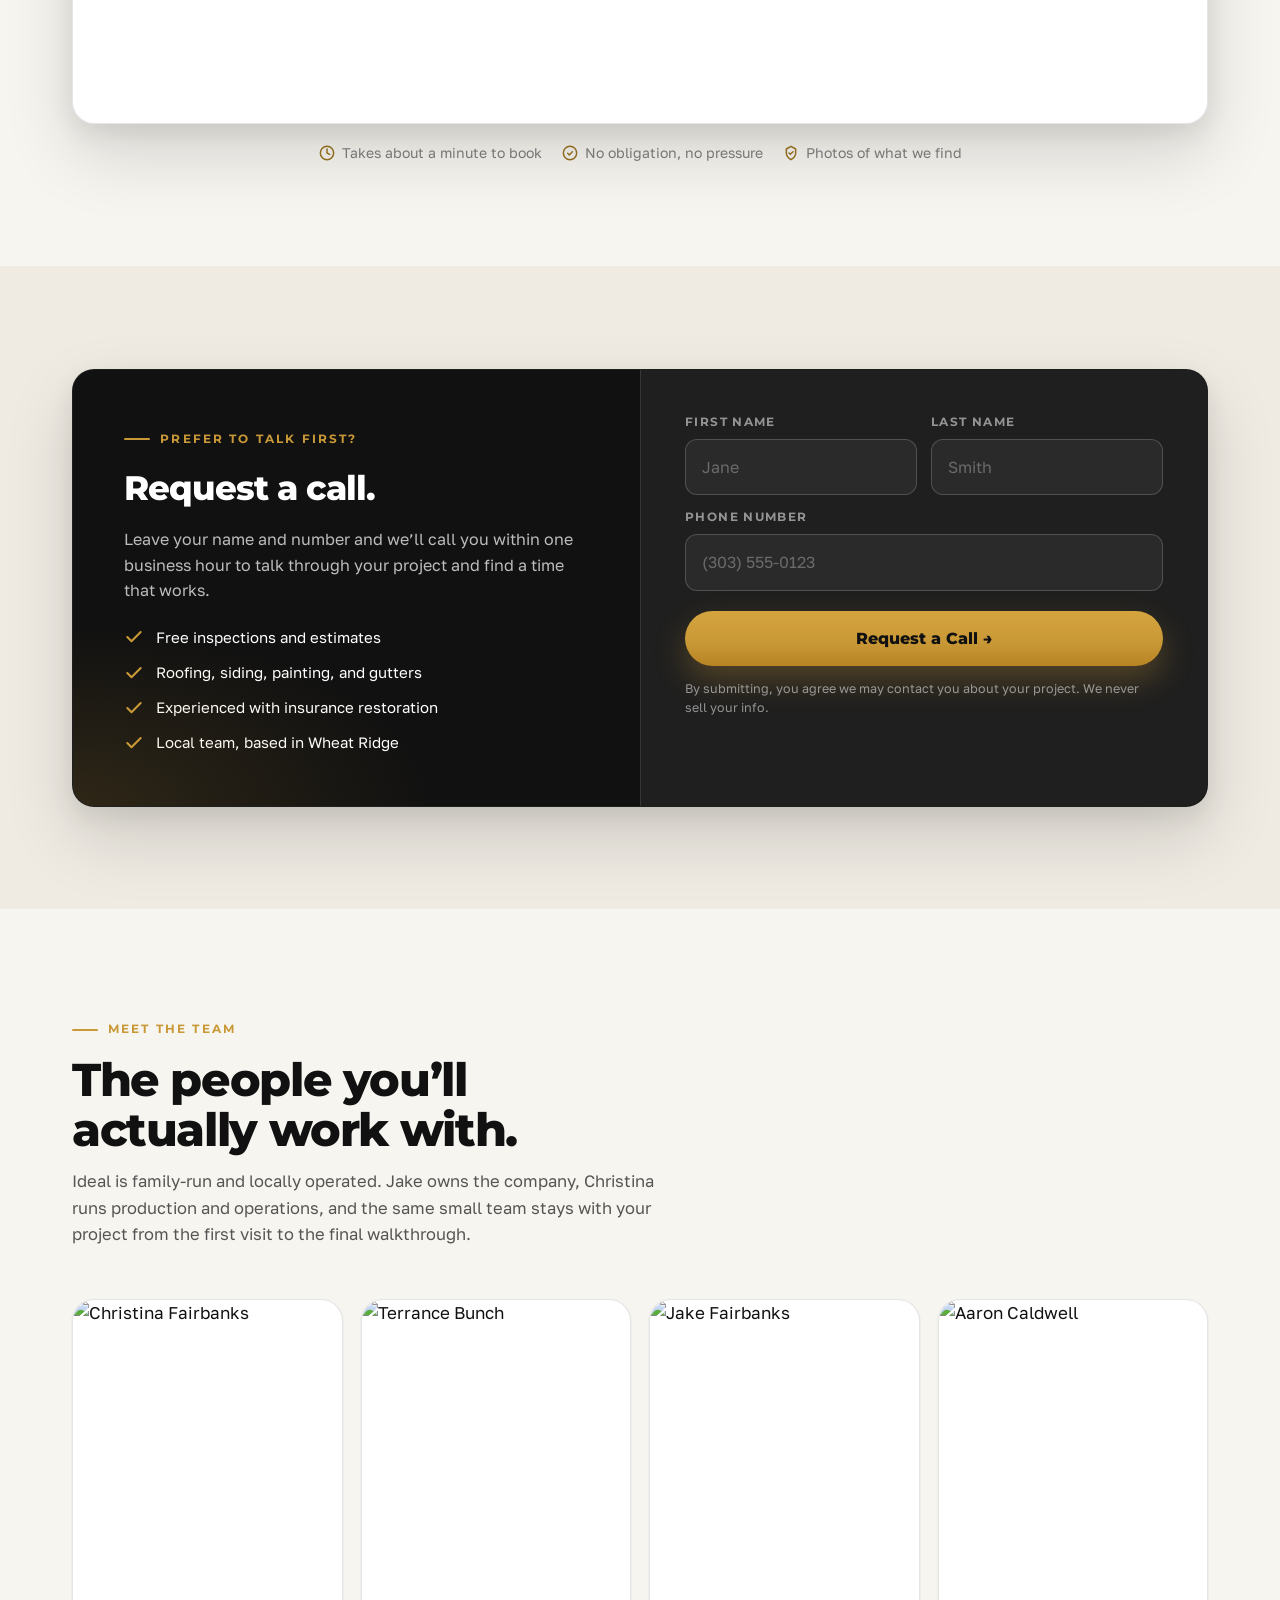
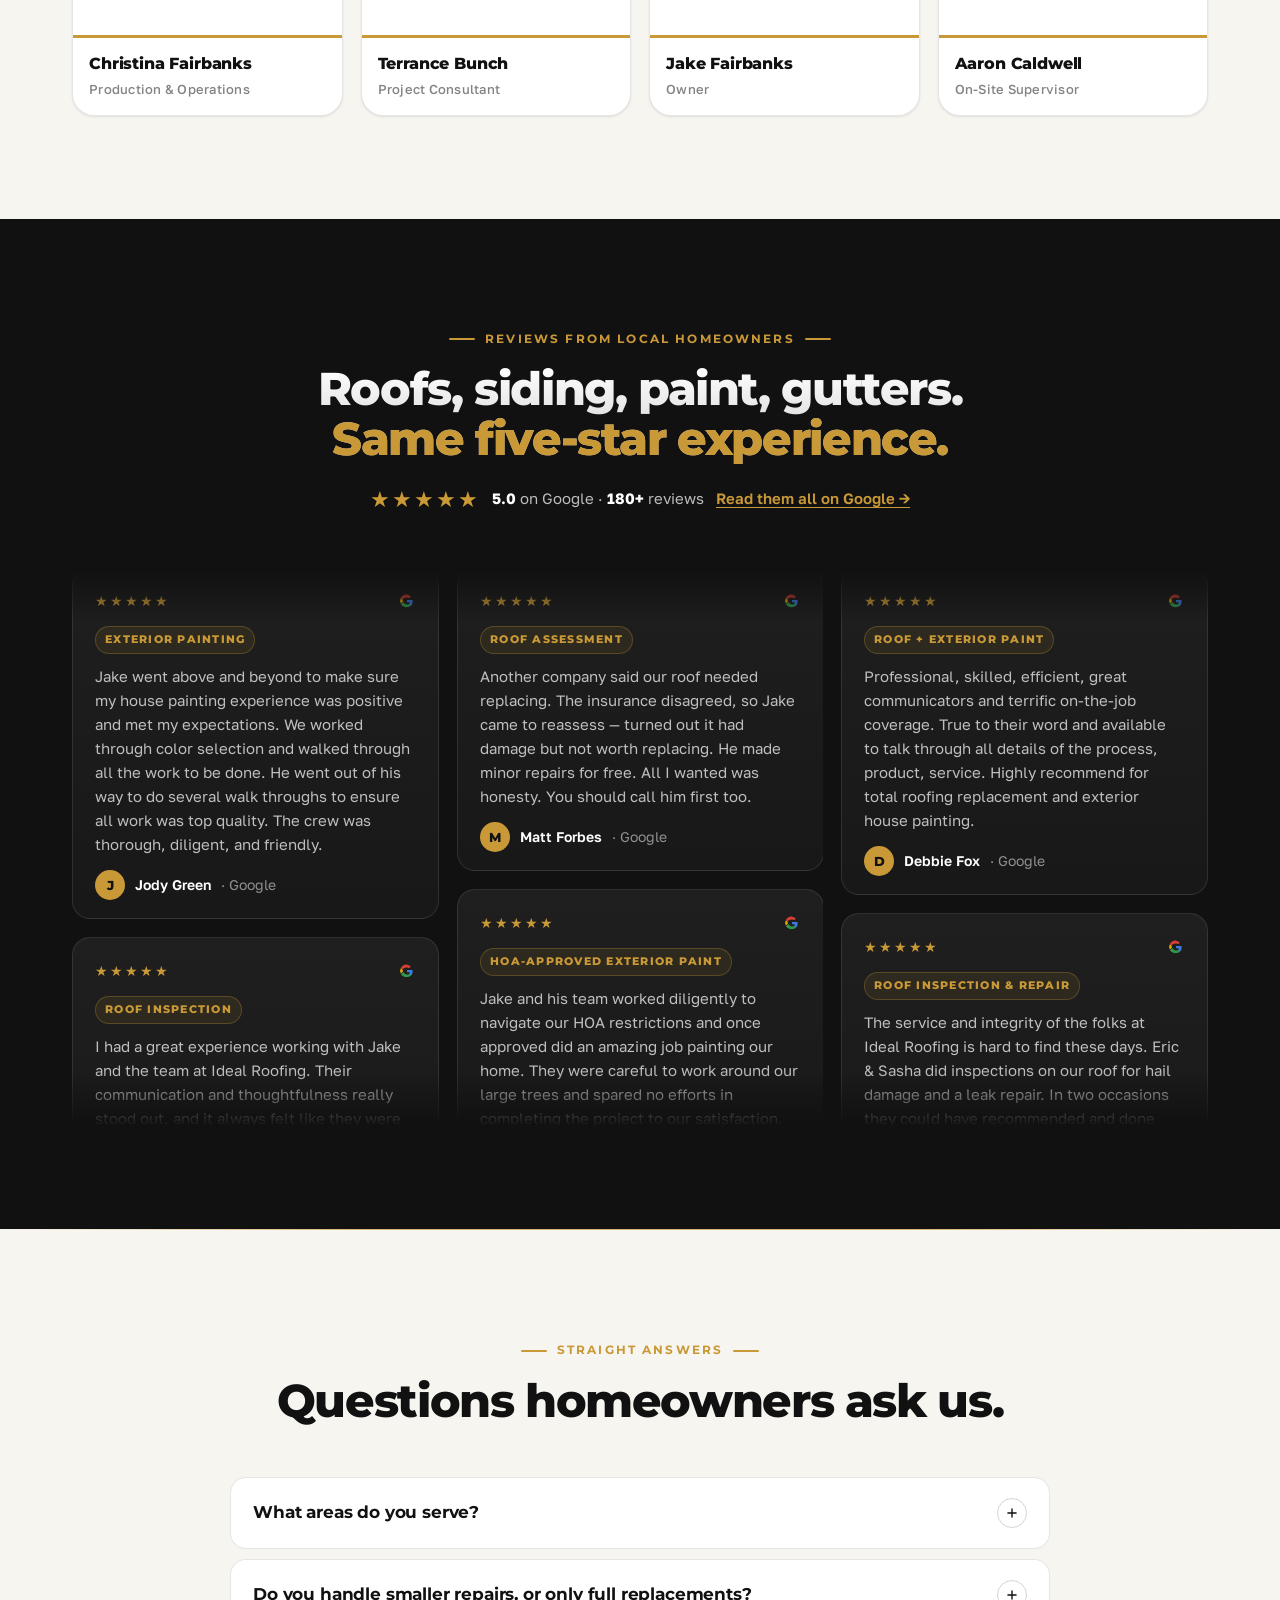
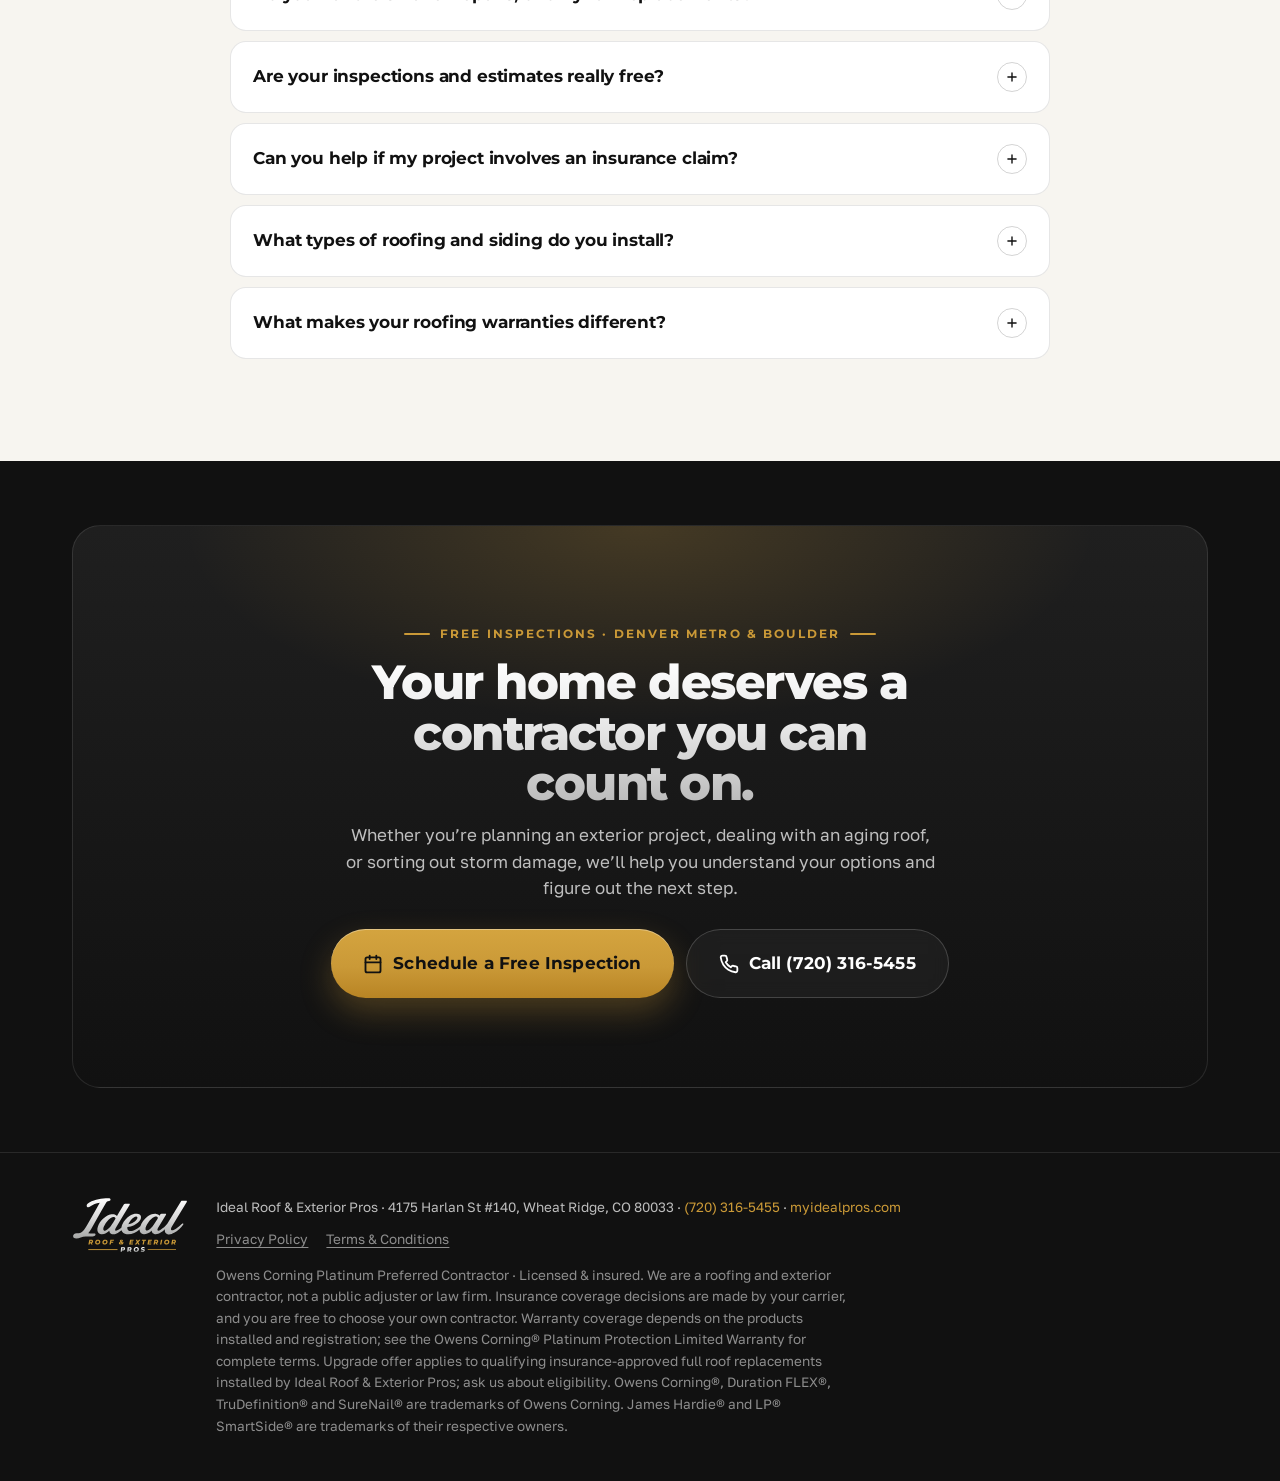
==== commit 73a21283: "Messaging refresh: broaden from storm-only to full roofing & exterior positioning - Hero: new evergr" ====
--- a/berthoud.html
+++ b/berthoud.html
@@ -1,23 +1,36 @@
 <!DOCTYPE html>
-<html lang="en">
+<html lang="en" class="campaign-storm">
 <head>
 <meta charset="UTF-8">
 <meta name="viewport" content="width=device-width, initial-scale=1.0, viewport-fit=cover">
 <meta name="robots" content="noindex, nofollow">
-<title>Berthoud CO Hail &amp; Storm Damage Roof Repair — Free Inspection | Ideal Roof &amp; Exterior Pros</title>
-<meta name="description" content="Hail or wind damage in Berthoud, CO? Free roof inspection. We handle your insurance claim end-to-end — you pay only your deductible. Free Class 4 shingle + Platinum warranty upgrades. Owens Corning Platinum Preferred.">
+<title>Berthoud, CO Roofing &amp; Storm Restoration — Free Inspection | Ideal Roof &amp; Exterior Pros</title>
+<meta name="description" content="Hail or wind damage in Berthoud, CO? Free roof inspection from a five-star local roofing and exterior team. We document the damage, meet your adjuster, and handle the restoration. Owens Corning Platinum Preferred.">
 <meta name="theme-color" content="#111111">
+<meta property="og:type" content="website">
+<meta property="og:site_name" content="Ideal Roof & Exterior Pros">
+<meta property="og:title" content="Berthoud, CO Roofing &amp; Storm Restoration — Free Inspection | Ideal Roof &amp; Exterior Pros">
+<meta property="og:description" content="Hail or wind damage in Berthoud, CO? Free roof inspection from a five-star local roofing and exterior team. We document the damage, meet your adjuster, and handle the restoration. Owens Corning Platinum Preferred.">
+<meta property="og:url" content="https://www.check-myroof.com/berthoud">
+<meta property="og:image" content="https://www.check-myroof.com/assets/hero.jpg">
+<meta name="twitter:card" content="summary_large_image">
 <link rel="icon" href="data:image/svg+xml,%3Csvg xmlns='http://www.w3.org/2000/svg' viewBox='0 0 64 64'%3E%3Crect width='64' height='64' rx='14' fill='%23111'/%3E%3Cpath d='M14 36 32 20l18 16' fill='none' stroke='%23CA9937' stroke-width='6' stroke-linecap='round' stroke-linejoin='round'/%3E%3C/svg%3E">
 <!--
   Generated by build.js — edit build.js / assets/*, then run:  node build.js
-  Pass ?v=hail | wind | deductible | storm-just-hit | denied to swap the hero copy.
+  Evergreen by default. Storm mode (storm band, storm hero, upgrade offer) turns on for town pages,
+  ?c=storm, or the ad variants ?v=hail | wind | deductible | storm-just-hit | denied.
   Conversion events: Lead (form), Schedule (Calendly), Contact (tap-to-call).
 -->
+<script>
+  // Decide storm vs. general before first paint so nothing flickers.
+  (function(){var q=new URLSearchParams(location.search),v=(q.get('v')||q.get('variant')||q.get('creative')||'').toLowerCase(),c=(q.get('c')||'').toLowerCase();
+  if(c==='storm'||["storm","hail","wind","deductible","storm-just-hit","denied"].indexOf(v)>-1){var h=document.documentElement;h.classList.remove('campaign-general');h.classList.add('campaign-storm');}})();
+</script>
 <link rel="preconnect" href="https://fonts.googleapis.com">
 <link rel="preconnect" href="https://fonts.gstatic.com" crossorigin>
 <link href="https://fonts.googleapis.com/css2?family=Montserrat:wght@700;800&family=Golos+Text:wght@400;500;600&display=swap" rel="stylesheet">
 <link rel="preload" as="image" href="/assets/hero.webp" type="image/webp">
-<link rel="stylesheet" href="/assets/site.css?v=aebb75e6">
+<link rel="stylesheet" href="/assets/site.css?v=d4623ae9">
 <link href="https://assets.calendly.com/assets/external/widget.css" rel="stylesheet">
 
 <!-- Meta Pixel -->
@@ -35,9 +48,13 @@
 <body>
 
 
-<div class="urgency-band">
-  <span class="long"><strong>Storm just hit?</strong> In Colorado you generally have <strong>one year from the storm date</strong> to file a claim — and right now every insurance roof includes <strong>free Class&nbsp;4 shingle + Platinum warranty upgrades</strong>.</span>
-  <span class="short"><strong>Limited time:</strong> free Class&nbsp;4 shingle + Platinum warranty upgrades on every insurance roof.</span>
+<div class="urgency-band only-general">
+  <span class="long">Free roof &amp; exterior inspections across <strong>Denver Metro &amp; Boulder</strong> — roofing, siding, painting, gutters, and storm restoration.</span>
+  <span class="short">Free inspections across <strong>Denver Metro &amp; Boulder</strong>.</span>
+</div>
+<div class="urgency-band only-storm">
+  <span class="long"><strong>Storm just hit?</strong> Most policies set a deadline to file, so get inspected sooner rather than later. Ask about our <strong>Class&nbsp;4 upgrade</strong> on qualifying insurance roofs.</span>
+  <span class="short"><strong>Storm just hit?</strong> Get inspected before the filing window closes.</span>
 </div>
 
 <header class="topbar">
@@ -48,7 +65,7 @@
     <div class="topbar-right">
       <a class="topbar-rating" href="https://www.google.com/maps?cid=1632221881571773114" target="_blank" rel="noopener noreferrer">
         <span class="stars" aria-hidden="true">★★★★★</span>
-        <span><strong>5.0</strong> · 188 Google reviews</span>
+        <span><strong>5.0</strong> · 180+ Google reviews</span>
       </a>
       <a href="tel:+17203165455" class="header-call" data-event="Contact">
         <svg viewBox="0 0 24 24" fill="none" stroke="currentColor" stroke-width="2.2" stroke-linecap="round" stroke-linejoin="round" aria-hidden="true"><path d="M22 16.92v3a2 2 0 0 1-2.18 2 19.79 19.79 0 0 1-8.63-3.07 19.5 19.5 0 0 1-6-6 19.79 19.79 0 0 1-3.07-8.67A2 2 0 0 1 4.11 2h3a2 2 0 0 1 2 1.72 12.84 12.84 0 0 0 .7 2.81 2 2 0 0 1-.45 2.11L8.09 9.91a16 16 0 0 0 6 6l1.27-1.27a2 2 0 0 1 2.11-.45 12.84 12.84 0 0 0 2.81.7A2 2 0 0 1 22 16.92z"/></svg>
@@ -65,36 +82,27 @@
   <div class="container">
     <div class="hero-grid">
       <div class="hero-copy">
-        <div class="eyebrow">Hail &amp; wind damage in Berthoud, CO</div>
-        <h1 class="hero-headline silver-text" id="hero-headline">Hail Hit Berthoud? <span class="accent">We Handle the Insurance Claim.</span></h1>
-        <p class="hero-sub" id="hero-sub">Serving Berthoud, CO. Free roof inspection — if there’s hail or wind damage, we document it, meet your adjuster on-site, and handle the claim end-to-end. <strong>You pay only your deductible</strong> — and get a better roof than the one you lost.</p>
-
-        <div class="offer-stack" aria-label="Included free with every insurance roof replacement">
-          <a href="#offers" class="offer-pill">
-            <span class="tag">FREE<small>UPGRADE</small></span>
-            <span>
-              <span class="t">Class 4 Impact-Rated Shingles</span>
-              <span class="d">Owens Corning® Duration FLEX® — <em>the top hail rating a shingle can earn</em>, installed at no extra cost.</span>
-            </span>
-          </a>
-          <a href="#offers" class="offer-pill">
-            <span class="tag">FREE<small>UPGRADE</small></span>
-            <span>
-              <span class="t">Platinum Protection Warranty</span>
-              <span class="d">25 years of workmanship coverage, <em>backed by Owens Corning — not just us.</em></span>
-            </span>
-          </a>
-        </div>
+        <div class="eyebrow" id="hero-eyebrow">Storm restoration · Berthoud, CO</div>
+        <h1 class="hero-headline silver-text" id="hero-headline">Hail Hit Berthoud? <span class="accent">We Know the Insurance Process.</span></h1>
+        <p class="hero-sub" id="hero-sub">Free roof inspection from a five-star local roofing and exterior team. If there’s hail or wind damage, we’ll document it, meet your adjuster on-site, and take care of the restoration from start to finish.</p>
+
+        <nav class="svc-chips" aria-label="Services">
+          <a href="#services">Roofing</a>
+          <a href="#services">Siding</a>
+          <a href="#services">Exterior painting</a>
+          <a href="#services">Gutters</a>
+          <a href="#insurance">Storm restoration</a>
+        </nav>
 
         <div class="hero-actions">
           <div class="cta-row">
-            <a href="#book" class="btn btn-primary btn-lg"><svg viewBox="0 0 24 24" fill="none" stroke="currentColor" stroke-width="2.2" stroke-linecap="round" stroke-linejoin="round" aria-hidden="true"><rect x="3" y="4" width="18" height="18" rx="2" ry="2"/><line x1="16" y1="2" x2="16" y2="6"/><line x1="8" y1="2" x2="8" y2="6"/><line x1="3" y1="10" x2="21" y2="10"/></svg> Book My Free Inspection</a>
+            <a href="#book" class="btn btn-primary btn-lg"><svg viewBox="0 0 24 24" fill="none" stroke="currentColor" stroke-width="2.2" stroke-linecap="round" stroke-linejoin="round" aria-hidden="true"><rect x="3" y="4" width="18" height="18" rx="2" ry="2"/><line x1="16" y1="2" x2="16" y2="6"/><line x1="8" y1="2" x2="8" y2="6"/><line x1="3" y1="10" x2="21" y2="10"/></svg> Schedule a Free Inspection</a>
             <a href="tel:+17203165455" class="btn btn-ghost btn-lg" data-event="Contact"><svg viewBox="0 0 24 24" fill="none" stroke="currentColor" stroke-width="2.2" stroke-linecap="round" stroke-linejoin="round" aria-hidden="true"><path d="M22 16.92v3a2 2 0 0 1-2.18 2 19.79 19.79 0 0 1-8.63-3.07 19.5 19.5 0 0 1-6-6 19.79 19.79 0 0 1-3.07-8.67A2 2 0 0 1 4.11 2h3a2 2 0 0 1 2 1.72 12.84 12.84 0 0 0 .7 2.81 2 2 0 0 1-.45 2.11L8.09 9.91a16 16 0 0 0 6 6l1.27-1.27a2 2 0 0 1 2.11-.45 12.84 12.84 0 0 0 2.81.7A2 2 0 0 1 22 16.92z"/></svg> Call (720) 316-5455</a>
           </div>
           <div class="trust-strip">
-            <span class="trust-item"><svg viewBox="0 0 24 24" fill="none" stroke="currentColor" stroke-width="2.2" stroke-linecap="round" stroke-linejoin="round" aria-hidden="true"><path d="M12 2l7 4v6c0 5-3.5 8-7 10-3.5-2-7-5-7-10V6z"/><path d="M9 12l2 2 4-4"/></svg><strong>Owens Corning</strong>&nbsp;Platinum Preferred</span>
-            <span class="trust-item"><svg viewBox="0 0 24 24" fill="none" stroke="currentColor" stroke-width="2.2" stroke-linecap="round" stroke-linejoin="round" aria-hidden="true"><circle cx="12" cy="12" r="10"/><path d="M8.5 12.5l2.5 2.5 4.5-5"/></svg><strong>Licensed</strong>&nbsp;&amp; Insured</span>
-            <span class="trust-item"><svg viewBox="0 0 24 24" fill="none" stroke="currentColor" stroke-width="2" stroke-linecap="round" stroke-linejoin="round" aria-hidden="true"><path d="M3 9l9-7 9 7v11a2 2 0 0 1-2 2H5a2 2 0 0 1-2-2z"/><path d="M9 22V12h6v10"/></svg><strong>On-Site</strong>&nbsp;Supervisors</span>
+            <a class="trust-item" href="https://www.google.com/maps?cid=1632221881571773114" target="_blank" rel="noopener noreferrer"><span class="trust-stars" aria-hidden="true">★★★★★</span><span><strong>5.0</strong> on Google · 180+ reviews</span></a>
+            <span class="trust-item"><svg viewBox="0 0 24 24" fill="none" stroke="currentColor" stroke-width="2.2" stroke-linecap="round" stroke-linejoin="round" aria-hidden="true"><path d="M12 2l7 4v6c0 5-3.5 8-7 10-3.5-2-7-5-7-10V6z"/><path d="M9 12l2 2 4-4"/></svg><span><strong>Owens Corning</strong> Platinum Preferred</span></span>
+            <span class="trust-item"><svg viewBox="0 0 24 24" fill="none" stroke="currentColor" stroke-width="2" stroke-linecap="round" stroke-linejoin="round" aria-hidden="true"><path d="M3 9l9-7 9 7v11a2 2 0 0 1-2 2H5a2 2 0 0 1-2-2z"/><path d="M9 22V12h6v10"/></svg><span>Serving <strong>Denver Metro &amp; Boulder</strong></span></span>
           </div>
         </div>
       </div>
@@ -116,103 +124,94 @@
     </div>
 
     <div class="stats-ribbon" aria-label="By the numbers">
-      <div class="stat"><div class="n">7+</div><div class="l">Years serving the Front Range</div></div>
+      <div class="stat"><div class="n">2019</div><div class="l">Locally owned &amp; operated since</div></div>
       <div class="stat"><div class="n">750+</div><div class="l">Roofs &amp; exteriors completed</div></div>
-      <div class="stat"><div class="n">5.0<span class="u">★</span></div><div class="l">188 verified Google reviews</div></div>
+      <div class="stat"><div class="n">5.0<span class="u">★</span></div><div class="l">Google rating · 180+ reviews</div></div>
       <div class="stat"><div class="n">Top <span class="u">1%</span></div><div class="l">Owens Corning Platinum Preferred</div></div>
     </div>
   </div>
 </section>
 <div class="hairline" aria-hidden="true"></div>
 
-<section class="section offers" id="offers">
+<section class="section offers" id="services">
   <div class="container">
     <div class="section-head center">
-      <div class="eyebrow center reveal">Included free · limited time</div>
-      <h2 class="section-title reveal">Same deductible. <span class="gold-text-dark">A much better roof.</span></h2>
-      <p class="section-sub reveal">Most storm-chaser roofs are the cheapest shingle the insurance scope allows, with a workmanship warranty that leaves town when they do. Every Ideal insurance roof includes two upgrades most contractors charge thousands for — at no cost to you.</p>
+      <div class="eyebrow center reveal">What we do</div>
+      <h2 class="section-title reveal">One local team for <span class="gold-text-dark">the whole exterior.</span></h2>
+      <p class="section-sub reveal">Small repairs, full replacements, and everything in between. Same crew standards, same communication, whether it’s a few shingles or the whole house.</p>
     </div>
 
     <div class="offers-grid">
+      
       <article class="offer-card reveal">
-        <div class="offer-top">
-          <span class="offer-badge">Free upgrade #1</span>
-          <div class="offer-value"><span class="was">Your cost</span><span class="now">$0</span></div>
-        </div>
-        <h3>Class 4 Impact-Rated Shingles</h3>
-        <div class="brand-line">Owens Corning® TruDefinition® Duration FLEX®</div>
-        <p class="lede">The highest impact rating a shingle can earn. Duration FLEX® is made with SBS rubberized asphalt, so it flexes and absorbs the next hailstorm instead of cracking — which is exactly what totaled the roof you have now.</p>
+        <div class="offer-top"><span class="offer-badge">Roofing</span></div>
+        <h3>Roof repairs &amp; replacements</h3>
+        <p class="lede">Whether it’s a few problem spots or a full tear-off, we’ll tell you honestly which one your roof needs — and if it still has years left, we’ll say so.</p>
         <ul class="spec-list">
-          <li><svg viewBox="0 0 24 24" fill="none" stroke="currentColor" stroke-width="2.2" stroke-linecap="round" stroke-linejoin="round" aria-hidden="true"><circle cx="12" cy="12" r="10"/><path d="M8.5 12.5l2.5 2.5 4.5-5"/></svg><div><strong>UL 2218 &amp; FM 4473 Class 4</strong> <span>— tested with a 2-inch steel ball, twice in the same spot</span></div></li>
-          <li><svg viewBox="0 0 24 24" fill="none" stroke="currentColor" stroke-width="2.2" stroke-linecap="round" stroke-linejoin="round" aria-hidden="true"><circle cx="12" cy="12" r="10"/><path d="M8.5 12.5l2.5 2.5 4.5-5"/></svg><div><strong>SBS polymer-modified asphalt</strong> <span>— rubberized, flexible, built for Colorado freeze-thaw</span></div></li>
-          <li><svg viewBox="0 0 24 24" fill="none" stroke="currentColor" stroke-width="2.2" stroke-linecap="round" stroke-linejoin="round" aria-hidden="true"><circle cx="12" cy="12" r="10"/><path d="M8.5 12.5l2.5 2.5 4.5-5"/></svg><div><strong>130 MPH wind resistance</strong> <span>limited warranty with patented SureNail® technology</span></div></li>
-          <li><svg viewBox="0 0 24 24" fill="none" stroke="currentColor" stroke-width="2.2" stroke-linecap="round" stroke-linejoin="round" aria-hidden="true"><circle cx="12" cy="12" r="10"/><path d="M8.5 12.5l2.5 2.5 4.5-5"/></svg><div><strong>May qualify for a homeowner insurance discount</strong> <span>— many Colorado carriers reward Class 4 roofs; we’ll give you the paperwork to ask</span></div></li>
+          <li><svg viewBox="0 0 24 24" fill="none" stroke="currentColor" stroke-width="2.2" stroke-linecap="round" stroke-linejoin="round" aria-hidden="true"><circle cx="12" cy="12" r="10"/><path d="M8.5 12.5l2.5 2.5 4.5-5"/></svg><div><strong>Roof replacements</strong> <span>with Owens Corning® shingle systems</span></div></li>
+          <li><svg viewBox="0 0 24 24" fill="none" stroke="currentColor" stroke-width="2.2" stroke-linecap="round" stroke-linejoin="round" aria-hidden="true"><circle cx="12" cy="12" r="10"/><path d="M8.5 12.5l2.5 2.5 4.5-5"/></svg><div><strong>Roof repairs</strong> <span>— leaks, missing shingles, flashing and vents</span></div></li>
+          <li><svg viewBox="0 0 24 24" fill="none" stroke="currentColor" stroke-width="2.2" stroke-linecap="round" stroke-linejoin="round" aria-hidden="true"><circle cx="12" cy="12" r="10"/><path d="M8.5 12.5l2.5 2.5 4.5-5"/></svg><div><strong>Impact-resistant shingles</strong> <span>— Class 4 options built for Colorado hail</span></div></li>
+          <li><svg viewBox="0 0 24 24" fill="none" stroke="currentColor" stroke-width="2.2" stroke-linecap="round" stroke-linejoin="round" aria-hidden="true"><circle cx="12" cy="12" r="10"/><path d="M8.5 12.5l2.5 2.5 4.5-5"/></svg><div><strong>Specialty systems</strong> <span>— metal, synthetic shake and slate</span></div></li>
         </ul>
-        <div class="offer-foot">Standard insurance scopes typically only pay for a basic architectural shingle. We install Duration FLEX® on every insurance replacement — the difference is on us.</div>
       </article>
-
       <article class="offer-card reveal">
-        <div class="offer-top">
-          <span class="offer-badge">Free upgrade #2</span>
-          <div class="offer-value"><span class="was">Your cost</span><span class="now">$0</span></div>
-        </div>
-        <h3>Platinum Protection Warranty</h3>
-        <div class="brand-line">Owens Corning® Platinum Protection Limited Warranty</div>
-        <p class="lede">Owens Corning’s strongest coverage, and only Platinum Preferred Contractors — the top 1% nationwide — can offer it. If anything about the installation ever fails, Owens Corning stands behind it, not just our handshake.</p>
+        <div class="offer-top"><span class="offer-badge">Siding &amp; exterior repairs</span></div>
+        <h3>Siding, trim &amp; exterior repairs</h3>
+        <p class="lede">From a few damaged boards to a full re-side, we match what’s there or help you choose something that’ll hold up better.</p>
         <ul class="spec-list">
-          <li><svg viewBox="0 0 24 24" fill="none" stroke="currentColor" stroke-width="2.2" stroke-linecap="round" stroke-linejoin="round" aria-hidden="true"><circle cx="12" cy="12" r="10"/><path d="M8.5 12.5l2.5 2.5 4.5-5"/></svg><div><strong>25 years of full workmanship coverage</strong> <span>— labor, materials, tear-off and disposal if a repair is ever needed</span></div></li>
-          <li><svg viewBox="0 0 24 24" fill="none" stroke="currentColor" stroke-width="2.2" stroke-linecap="round" stroke-linejoin="round" aria-hidden="true"><circle cx="12" cy="12" r="10"/><path d="M8.5 12.5l2.5 2.5 4.5-5"/></svg><div><strong>50-year non-prorated material coverage</strong> <span>on the shingles and every Owens Corning® component in the system</span></div></li>
-          <li><svg viewBox="0 0 24 24" fill="none" stroke="currentColor" stroke-width="2.2" stroke-linecap="round" stroke-linejoin="round" aria-hidden="true"><circle cx="12" cy="12" r="10"/><path d="M8.5 12.5l2.5 2.5 4.5-5"/></svg><div><strong>Backed by the manufacturer</strong> <span>— coverage that stays even if a contractor doesn’t</span></div></li>
-          <li><svg viewBox="0 0 24 24" fill="none" stroke="currentColor" stroke-width="2.2" stroke-linecap="round" stroke-linejoin="round" aria-hidden="true"><circle cx="12" cy="12" r="10"/><path d="M8.5 12.5l2.5 2.5 4.5-5"/></svg><div><strong>Transferable to the next owner</strong> <span>— a real selling point when you list the house</span></div></li>
+          <li><svg viewBox="0 0 24 24" fill="none" stroke="currentColor" stroke-width="2.2" stroke-linecap="round" stroke-linejoin="round" aria-hidden="true"><circle cx="12" cy="12" r="10"/><path d="M8.5 12.5l2.5 2.5 4.5-5"/></svg><div><strong>Siding replacement</strong> <span>— including James Hardie® fiber cement</span></div></li>
+          <li><svg viewBox="0 0 24 24" fill="none" stroke="currentColor" stroke-width="2.2" stroke-linecap="round" stroke-linejoin="round" aria-hidden="true"><circle cx="12" cy="12" r="10"/><path d="M8.5 12.5l2.5 2.5 4.5-5"/></svg><div><strong>Siding repairs</strong> <span>— storm damage, rot, and worn sections</span></div></li>
+          <li><svg viewBox="0 0 24 24" fill="none" stroke="currentColor" stroke-width="2.2" stroke-linecap="round" stroke-linejoin="round" aria-hidden="true"><circle cx="12" cy="12" r="10"/><path d="M8.5 12.5l2.5 2.5 4.5-5"/></svg><div><strong>Fascia, soffit &amp; trim</strong> <span>repaired or replaced</span></div></li>
+          <li><svg viewBox="0 0 24 24" fill="none" stroke="currentColor" stroke-width="2.2" stroke-linecap="round" stroke-linejoin="round" aria-hidden="true"><circle cx="12" cy="12" r="10"/><path d="M8.5 12.5l2.5 2.5 4.5-5"/></svg><div><strong>Exterior repairs</strong> <span>that come up along the way</span></div></li>
         </ul>
-        <div class="offer-foot">Most roofers’ workmanship warranties are 1–5 years and only as good as the company still existing. Full workmanship coverage runs the first 25 years and continues, reduced, for the life of the roof. See the warranty for details.</div>
       </article>
-    </div>
-
-    <div class="compare reveal" aria-label="How an Ideal roof compares">
-      <div class="compare-head"><span></span><span>Typical storm-chaser roof</span><span class="us">Your Ideal roof</span></div>
-      <div class="compare-row"><span class="k">Shingle</span><span class="them">Basic architectural (Class 3 or lower)</span><span class="us"><svg viewBox="0 0 24 24" fill="none" stroke="currentColor" stroke-width="2.5" stroke-linecap="round" stroke-linejoin="round" aria-hidden="true"><polyline points="20 6 9 17 4 12"/></svg>Class 4 Duration FLEX®, free</span></div>
-      <div class="compare-row"><span class="k">Workmanship warranty</span><span class="them">1–5 yrs, contractor’s promise</span><span class="us"><svg viewBox="0 0 24 24" fill="none" stroke="currentColor" stroke-width="2.5" stroke-linecap="round" stroke-linejoin="round" aria-hidden="true"><polyline points="20 6 9 17 4 12"/></svg>25 yrs, backed by Owens Corning</span></div>
-      <div class="compare-row"><span class="k">Who’s on your roof</span><span class="them">A sub crew, salesman gone</span><span class="us"><svg viewBox="0 0 24 24" fill="none" stroke="currentColor" stroke-width="2.5" stroke-linecap="round" stroke-linejoin="round" aria-hidden="true"><polyline points="20 6 9 17 4 12"/></svg>Dedicated on-site supervisor</span></div>
-      <div class="compare-row"><span class="k">Your yard &amp; property</span><span class="them">Tarps, maybe</span><span class="us"><svg viewBox="0 0 24 24" fill="none" stroke="currentColor" stroke-width="2.5" stroke-linecap="round" stroke-linejoin="round" aria-hidden="true"><polyline points="20 6 9 17 4 12"/></svg>Full catch-all protection system</span></div>
-      <div class="compare-row"><span class="k">After the storm season</span><span class="them">Gone</span><span class="us"><svg viewBox="0 0 24 24" fill="none" stroke="currentColor" stroke-width="2.5" stroke-linecap="round" stroke-linejoin="round" aria-hidden="true"><polyline points="20 6 9 17 4 12"/></svg>Still here — 7+ years and counting</span></div>
-    </div>
-  </div>
-</section>
-
-<section class="section on-paper-2">
+      <article class="offer-card reveal">
+        <div class="offer-top"><span class="offer-badge">Exterior painting</span></div>
+        <h3>Exterior painting</h3>
+        <p class="lede">Colorado sun is hard on paint. Most of a good paint job happens before the first coat — so that’s where we spend the time.</p>
+        <ul class="spec-list">
+          <li><svg viewBox="0 0 24 24" fill="none" stroke="currentColor" stroke-width="2.2" stroke-linecap="round" stroke-linejoin="round" aria-hidden="true"><circle cx="12" cy="12" r="10"/><path d="M8.5 12.5l2.5 2.5 4.5-5"/></svg><div><strong>Complete exterior repaints</strong> <span>for stucco, wood, and fiber cement</span></div></li>
+          <li><svg viewBox="0 0 24 24" fill="none" stroke="currentColor" stroke-width="2.2" stroke-linecap="round" stroke-linejoin="round" aria-hidden="true"><circle cx="12" cy="12" r="10"/><path d="M8.5 12.5l2.5 2.5 4.5-5"/></svg><div><strong>Surface prep</strong> <span>— cleaning, scraping, caulking, and repairs</span></div></li>
+          <li><svg viewBox="0 0 24 24" fill="none" stroke="currentColor" stroke-width="2.2" stroke-linecap="round" stroke-linejoin="round" aria-hidden="true"><circle cx="12" cy="12" r="10"/><path d="M8.5 12.5l2.5 2.5 4.5-5"/></svg><div><strong>Protective coatings</strong> <span>and finishing details</span></div></li>
+          <li><svg viewBox="0 0 24 24" fill="none" stroke="currentColor" stroke-width="2.2" stroke-linecap="round" stroke-linejoin="round" aria-hidden="true"><circle cx="12" cy="12" r="10"/><path d="M8.5 12.5l2.5 2.5 4.5-5"/></svg><div><strong>Help with color selection</strong> <span>and HOA approvals</span></div></li>
+        </ul>
+      </article>
+      <article class="offer-card reveal">
+        <div class="offer-top"><span class="offer-badge">Gutters</span></div>
+        <h3>Gutters &amp; downspouts</h3>
+        <p class="lede">New gutters on their own, or alongside a roof so everything is installed and sealed together.</p>
+        <ul class="spec-list">
+          <li><svg viewBox="0 0 24 24" fill="none" stroke="currentColor" stroke-width="2.2" stroke-linecap="round" stroke-linejoin="round" aria-hidden="true"><circle cx="12" cy="12" r="10"/><path d="M8.5 12.5l2.5 2.5 4.5-5"/></svg><div><strong>Gutter replacement</strong> <span>and new installations</span></div></li>
+          <li><svg viewBox="0 0 24 24" fill="none" stroke="currentColor" stroke-width="2.2" stroke-linecap="round" stroke-linejoin="round" aria-hidden="true"><circle cx="12" cy="12" r="10"/><path d="M8.5 12.5l2.5 2.5 4.5-5"/></svg><div><strong>Downspouts</strong> <span>sized and placed to move water away from the house</span></div></li>
+          <li><svg viewBox="0 0 24 24" fill="none" stroke="currentColor" stroke-width="2.2" stroke-linecap="round" stroke-linejoin="round" aria-hidden="true"><circle cx="12" cy="12" r="10"/><path d="M8.5 12.5l2.5 2.5 4.5-5"/></svg><div><strong>Gutter protection</strong> <span>to keep leaves and debris out</span></div></li>
+          <li><svg viewBox="0 0 24 24" fill="none" stroke="currentColor" stroke-width="2.2" stroke-linecap="round" stroke-linejoin="round" aria-hidden="true"><circle cx="12" cy="12" r="10"/><path d="M8.5 12.5l2.5 2.5 4.5-5"/></svg><div><strong>Storm-damaged gutters</strong> <span>replaced as part of a restoration</span></div></li>
+        </ul>
+      </article>
+    </div>
+
+    <a class="svc-storm-link reveal" href="#insurance">
+      <span class="svc-storm-icon"><svg viewBox="0 0 24 24" fill="none" stroke="currentColor" stroke-width="2" stroke-linecap="round" stroke-linejoin="round" aria-hidden="true"><path d="M17.5 17a4.5 4.5 0 1 0-1-8.9A6 6 0 0 0 5 9.5a3.5 3.5 0 0 0 .5 7"/><circle cx="8" cy="20" r="1"/><circle cx="12" cy="21" r="1"/><circle cx="16" cy="20" r="1"/></svg></span>
+      <span><strong>Storm damage &amp; insurance restoration</strong><span class="d">Hail and wind inspections, damage documentation, estimate reviews, and the full restoration. See how it works</span></span>
+      <span class="svc-storm-arrow" aria-hidden="true">→</span>
+    </a>
+
+    <div class="compare reveal" aria-label="What working with Ideal looks like">
+      <div class="compare-head"><span></span><span>What you might be used to</span><span class="us">Working with Ideal</span></div>
+      <div class="compare-row"><span class="k">Recommendations</span><span class="them">Whatever’s the biggest job</span><span class="us"><svg viewBox="0 0 24 24" fill="none" stroke="currentColor" stroke-width="2.5" stroke-linecap="round" stroke-linejoin="round" aria-hidden="true"><polyline points="20 6 9 17 4 12"/></svg>What your home actually needs</span></div>
+      <div class="compare-row"><span class="k">Who’s on site</span><span class="them">A crew you’ve never met</span><span class="us"><svg viewBox="0 0 24 24" fill="none" stroke="currentColor" stroke-width="2.5" stroke-linecap="round" stroke-linejoin="round" aria-hidden="true"><polyline points="20 6 9 17 4 12"/></svg>A project supervisor from our team</span></div>
+      <div class="compare-row"><span class="k">Communication</span><span class="them">You chase them for updates</span><span class="us"><svg viewBox="0 0 24 24" fill="none" stroke="currentColor" stroke-width="2.5" stroke-linecap="round" stroke-linejoin="round" aria-hidden="true"><polyline points="20 6 9 17 4 12"/></svg>You know what’s happening and when</span></div>
+      <div class="compare-row"><span class="k">Your property</span><span class="them">Tarps, maybe</span><span class="us"><svg viewBox="0 0 24 24" fill="none" stroke="currentColor" stroke-width="2.5" stroke-linecap="round" stroke-linejoin="round" aria-hidden="true"><polyline points="20 6 9 17 4 12"/></svg>Catch-all protection and a full cleanup</span></div>
+      <div class="compare-row"><span class="k">After the job</span><span class="them">Hard to reach</span><span class="us"><svg viewBox="0 0 24 24" fill="none" stroke="currentColor" stroke-width="2.5" stroke-linecap="round" stroke-linejoin="round" aria-hidden="true"><polyline points="20 6 9 17 4 12"/></svg>A local office in Wheat Ridge since 2019</span></div>
+    </div>
+  </div>
+</section>
+
+<section class="section on-dark why">
   <div class="container">
     <div class="section-head">
-      <div class="eyebrow reveal">How it works</div>
-      <h2 class="section-title reveal">From storm to new roof — without the headache.</h2>
-      <p class="section-sub reveal">Most homeowners don’t realize hail damage is there until it leaks. We make the whole process simple, and we’re on your side the entire way.</p>
-    </div>
-    <div class="steps-grid">
-      <div class="step-card reveal">
-        <div class="step-num"><span class="big">01</span> Inspect</div>
-        <h3>Free roof inspection</h3>
-        <p>We climb up and document every dent, bruise, and granule loss with photos — the evidence your insurer needs. No cost, no obligation, and an honest answer if there’s nothing worth filing.</p>
-      </div>
-      <div class="step-card reveal">
-        <div class="step-num"><span class="big">02</span> Claim</div>
-        <h3>We meet your adjuster</h3>
-        <p>We help you file the claim and stand on the roof with your insurance adjuster, so nothing legitimate gets missed, underpaid, or denied.</p>
-      </div>
-      <div class="step-card reveal">
-        <div class="step-num"><span class="big">03</span> Replace</div>
-        <h3>You pay your deductible</h3>
-        <p>Once approved, insurance covers the replacement. You pay only your deductible — and get a Class 4 Owens Corning roof with Platinum warranty coverage, usually installed in a day.</p>
-      </div>
-    </div>
-  </div>
-</section>
-
-<section class="section on-dark why">
-  <div class="container">
-    <div class="section-head">
-      <div class="eyebrow reveal">Why homeowners choose us</div>
-      <h2 class="section-title reveal silver-text">Storm chasers leave Berthoud. We don’t.</h2>
-      <p class="section-sub reveal">After a hailstorm, your doorbell gets hit as hard as your roof. Here’s what separates us from the trucks that showed up from out of state.</p>
+      <div class="eyebrow reveal">Why homeowners choose Ideal</div>
+      <h2 class="section-title reveal silver-text">A local team that’s still here after the job’s done.</h2>
+      <p class="section-sub reveal">We’ve built our reputation one house at a time across Denver and Boulder. Here’s what that looks like on your property.</p>
     </div>
 
     <div class="why-grid">
@@ -230,39 +229,46 @@
         </div>
         <figcaption class="why-caption">
           <span class="why-caption-tag">Catch-all system in use</span>
-          <strong>Every tear-off, wrapped.</strong> Debris and nails land in the net — not your landscaping, siding, windows or AC unit.
+          <strong>Every tear-off, wrapped.</strong> Debris and nails land in the net, not your landscaping, siding, windows, or AC unit.
         </figcaption>
         <span class="why-photo-badge">Real Ideal job site · Denver, CO</span>
       </figure>
 
       <ul class="why-list">
         <li class="why-item reveal">
-          <div class="why-icon"><svg viewBox="0 0 24 24" fill="none" stroke="currentColor" stroke-width="2.2" stroke-linecap="round" stroke-linejoin="round" aria-hidden="true"><path d="M12 2l7 4v6c0 5-3.5 8-7 10-3.5-2-7-5-7-10V6z"/><path d="M9 12l2 2 4-4"/></svg></div>
+          <div class="why-icon"><svg viewBox="0 0 24 24" fill="none" stroke="currentColor" stroke-width="2" stroke-linecap="round" stroke-linejoin="round" aria-hidden="true"><path d="M17 21v-2a4 4 0 0 0-4-4H5a4 4 0 0 0-4 4v2"/><circle cx="9" cy="7" r="4"/><path d="M23 21v-2a4 4 0 0 0-3-3.87"/><path d="M16 3.13a4 4 0 0 1 0 7.75"/></svg></div>
           <div class="why-body">
-            <h3>Owens Corning Platinum Preferred</h3>
-            <p>Top 1% of roofers nationwide. That tier is what unlocks the Platinum warranty, and it means your roof is installed to exact spec by a vetted company — not a crew passing through after the storm.</p>
-            <img class="why-oc" loading="lazy" alt="Owens Corning Platinum Preferred Contractor" src="https://images.squarespace-cdn.com/content/5fc52c5a1452f90b7f00ebfd/6966c90d-cf61-4f78-84ff-a6263afd5912/PPC_0c100m81y4k_withPanther+copy.png?content-type=image%2Fpng">
+            <h3>Family-run and local</h3>
+            <p>Ideal is owned by Jake Fairbanks, who runs it alongside his sister Christina, who handles production and operations. We’re based in Wheat Ridge, and our name is on every job.</p>
+          </div>
+        </li>
+        <li class="why-item reveal">
+          <div class="why-icon"><svg viewBox="0 0 24 24" fill="none" stroke="currentColor" stroke-width="2.2" stroke-linecap="round" stroke-linejoin="round" aria-hidden="true"><circle cx="12" cy="12" r="10"/><path d="M8.5 12.5l2.5 2.5 4.5-5"/></svg></div>
+          <div class="why-body">
+            <h3>Honest recommendations</h3>
+            <p>If a repair will do, we’ll tell you. If your roof has years left, we’ll tell you that too. A lot of our reviews come from homeowners we talked out of work they didn’t need.</p>
           </div>
         </li>
         <li class="why-item reveal">
           <div class="why-icon"><svg viewBox="0 0 24 24" fill="none" stroke="currentColor" stroke-width="2" stroke-linecap="round" stroke-linejoin="round" aria-hidden="true"><path d="M20 21v-2a4 4 0 0 0-4-4H8a4 4 0 0 0-4 4v2"/><circle cx="12" cy="7" r="4"/></svg></div>
           <div class="why-body">
-            <h3>An on-site supervisor, every job</h3>
-            <p>A member of our team is on your property for the entire install — not a salesman who disappears after the contract is signed. Questions get answered on the spot, and the crew is held to our standard, not theirs.</p>
+            <h3>A supervisor on site, and clear communication</h3>
+            <p>Someone from our team is on your property while the work is happening. You’ll know who to call, what’s next, and when we’ll be there.</p>
           </div>
         </li>
         <li class="why-item reveal">
-          <div class="why-icon"><svg viewBox="0 0 24 24" fill="none" stroke="currentColor" stroke-width="2" stroke-linecap="round" stroke-linejoin="round" aria-hidden="true"><path d="M17 21v-2a4 4 0 0 0-4-4H5a4 4 0 0 0-4 4v2"/><circle cx="9" cy="7" r="4"/><path d="M23 21v-2a4 4 0 0 0-3-3.87"/><path d="M16 3.13a4 4 0 0 1 0 7.75"/></svg></div>
+          <div class="why-icon"><svg viewBox="0 0 24 24" fill="none" stroke="currentColor" stroke-width="2.2" stroke-linecap="round" stroke-linejoin="round" aria-hidden="true"><path d="M12 2l7 4v6c0 5-3.5 8-7 10-3.5-2-7-5-7-10V6z"/><path d="M9 12l2 2 4-4"/></svg></div>
           <div class="why-body">
-            <h3>Family-run, Denver-based</h3>
-            <p>Ideal is owned and run by the Fairbanks family. The name on the truck is the name that answers the phone — and the name that’s still here next storm season, 7+ years in.</p>
+            <h3>Owens Corning Platinum Preferred</h3>
+            <p>Owens Corning’s top contractor tier, earned by about 1% of roofers nationwide. It means your roof goes on to manufacturer spec, and it lets us offer Owens Corning’s strongest system warranties on eligible roofs.</p>
+            <img class="why-oc" loading="lazy" alt="Owens Corning Platinum Preferred Contractor" src="https://images.squarespace-cdn.com/content/5fc52c5a1452f90b7f00ebfd/6966c90d-cf61-4f78-84ff-a6263afd5912/PPC_0c100m81y4k_withPanther+copy.png?content-type=image%2Fpng">
           </div>
         </li>
         <li class="why-item reveal">
           <div class="why-icon"><svg viewBox="0 0 24 24" fill="none" stroke="currentColor" stroke-width="2" stroke-linecap="round" stroke-linejoin="round" aria-hidden="true"><path d="M3 9l9-7 9 7v11a2 2 0 0 1-2 2H5a2 2 0 0 1-2-2z"/><path d="M9 22V12h6v10"/></svg></div>
           <div class="why-body">
-            <h3>Catch-all property protection</h3>
-            <p>Before the first shingle comes off, we wrap your home in a catch-all system so landscaping, AC units, windows and siding never see a nail. That’s it in the photo.</p>
+            <h3>Respect for your property</h3>
+            <p>Before the first shingle comes off, we wrap the house in our catch-all system, like the one in the photo. When we leave, we sweep for nails and clean up.</p>
           </div>
         </li>
       </ul>
@@ -271,21 +277,65 @@
 </section>
 <div class="hairline" aria-hidden="true"></div>
 
+<section class="section on-paper-2" id="insurance">
+  <div class="container">
+    <div class="section-head">
+      <div class="eyebrow reveal">Storm damage &amp; insurance restoration</div>
+      <h2 class="section-title reveal">Dealing with storm damage? <span class="gold-text-dark">We know the process.</span></h2>
+      <p class="section-sub reveal">Hail and wind are part of living on the Front Range, and insurance restoration is a big part of what we do. We’re not adjusters and we don’t decide coverage. Our job is to make sure the damage is documented properly, the estimate reflects the work your home actually needs, and the restoration gets done right.</p>
+    </div>
+    <div class="steps-grid steps-4">
+      <div class="step-card reveal">
+        <div class="step-num"><span class="big">01</span> Inspect</div>
+        <h3>Find and document the damage</h3>
+        <p>We get on the roof and around the house and photograph what we find: roof, gutters, siding, paint, and screens.</p>
+      </div>
+      <div class="step-card reveal">
+        <div class="step-num"><span class="big">02</span> Explain</div>
+        <h3>Walk you through it</h3>
+        <p>We show you what we found and whether it’s worth a claim, and explain how the process works and where we fit in. If it isn’t worth filing, we’ll tell you.</p>
+      </div>
+      <div class="step-card reveal">
+        <div class="step-num"><span class="big">03</span> Review</div>
+        <h3>Check the insurance estimate</h3>
+        <p>We compare your carrier’s estimate to what the repair actually takes, meet the adjuster when it helps, and send documentation for anything that was missed.</p>
+      </div>
+      <div class="step-card reveal">
+        <div class="step-num"><span class="big">04</span> Restore</div>
+        <h3>Do the work right</h3>
+        <p>We complete the approved repairs with a project supervisor on site, keep you updated as we go, and clean up when we’re done.</p>
+      </div>
+    </div>
+    
+    <div class="promo-callout only-storm reveal">
+      <span class="offer-badge">Current offer</span>
+      <div>
+        <strong>Class 4 shingle upgrade on qualifying insurance roofs.</strong>
+        On insurance-approved full roof replacements we install, we’re upgrading to Owens Corning® Duration FLEX® Class 4 impact-resistant shingles and registering the Owens Corning® Platinum Protection warranty at no added cost. Ask us whether your project qualifies.
+      </div>
+    </div>
+    <div class="insurance-cta reveal">
+      <a href="#book" class="btn btn-primary"><svg viewBox="0 0 24 24" fill="none" stroke="currentColor" stroke-width="2.2" stroke-linecap="round" stroke-linejoin="round" aria-hidden="true"><rect x="3" y="4" width="18" height="18" rx="2" ry="2"/><line x1="16" y1="2" x2="16" y2="6"/><line x1="8" y1="2" x2="8" y2="6"/><line x1="3" y1="10" x2="21" y2="10"/></svg> Book a Storm Damage Inspection</a>
+      <span class="insurance-note">Free, no obligation. Photos of everything we find.</span>
+    </div>
+  </div>
+</section>
+
 <section class="section on-paper" id="book">
   <div class="container">
     <div class="section-head center">
-      <div class="eyebrow center reveal">Schedule your free inspection</div>
-      <h2 class="section-title reveal">Pick a time. We’ll check your roof.</h2>
-      <p class="section-sub reveal">Usually 30–45 minutes on-site. We’ll tell you straight whether you have a claim worth filing — and if you don’t, we’ll say so.</p>
+      <div class="eyebrow center reveal">Schedule a free inspection</div>
+      <h2 class="section-title reveal">Pick a time. We’ll come take a look.</h2>
+      <p class="section-sub reveal">Whether it’s an aging roof, a siding or paint project, a repair, or storm damage, start here. We’ll look over your home, answer your questions, and give you a straight recommendation.</p>
     </div>
     <div class="booking-card reveal">
       <div class="calendly-inline-widget" data-url="https://calendly.com/idealsalesteam/roof-property-inspection-hail-wind-insurance?hide_event_type_details=1&hide_gdpr_banner=1&primary_color=ca9937" style="min-width:320px;height:700px;"></div>
       <script type="text/javascript" src="https://assets.calendly.com/assets/external/widget.js" async></script>
     </div>
     <div class="book-note">
-      <span><svg viewBox="0 0 24 24" fill="none" stroke="currentColor" stroke-width="2.2" stroke-linecap="round" stroke-linejoin="round" aria-hidden="true"><circle cx="12" cy="12" r="10"/><path d="M12 6v6l4 2"/></svg>Takes 60 seconds to book</span>
+      <span><svg viewBox="0 0 24 24" fill="none" stroke="currentColor" stroke-width="2.2" stroke-linecap="round" stroke-linejoin="round" aria-hidden="true"><circle cx="12" cy="12" r="10"/><path d="M12 6v6l4 2"/></svg>Takes about a minute to book</span>
       <span><svg viewBox="0 0 24 24" fill="none" stroke="currentColor" stroke-width="2.2" stroke-linecap="round" stroke-linejoin="round" aria-hidden="true"><circle cx="12" cy="12" r="10"/><path d="M8.5 12.5l2.5 2.5 4.5-5"/></svg>No obligation, no pressure</span>
-      <span><svg viewBox="0 0 24 24" fill="none" stroke="currentColor" stroke-width="2.2" stroke-linecap="round" stroke-linejoin="round" aria-hidden="true"><path d="M12 2l7 4v6c0 5-3.5 8-7 10-3.5-2-7-5-7-10V6z"/><path d="M9 12l2 2 4-4"/></svg>Photo report included</span>
+      <span><svg viewBox="0 0 24 24" fill="none" stroke="currentColor" stroke-width="2.2" stroke-linecap="round" stroke-linejoin="round" aria-hidden="true"><path d="M12 2l7 4v6c0 5-3.5 8-7 10-3.5-2-7-5-7-10V6z"/><path d="M9 12l2 2 4-4"/></svg>Photos of what we find</span>
     </div>
   </div>
 </section>
@@ -294,14 +344,14 @@
   <div class="container">
     <div class="form-card reveal">
       <div class="form-copy">
-        <div class="eyebrow">Prefer a call?</div>
-        <h2>Rather have us call you?</h2>
-        <p>Drop your info and we’ll call within one business hour to schedule your free inspection — no obligation, no high-pressure sales pitch.</p>
+        <div class="eyebrow">Prefer to talk first?</div>
+        <h2>Request a call.</h2>
+        <p>Leave your name and number and we’ll call you within one business hour to talk through your project and find a time that works.</p>
         <ul>
-          <li><svg viewBox="0 0 24 24" fill="none" stroke="currentColor" stroke-width="2.5" stroke-linecap="round" stroke-linejoin="round" aria-hidden="true"><polyline points="20 6 9 17 4 12"/></svg>Free, no-obligation inspection</li>
-          <li><svg viewBox="0 0 24 24" fill="none" stroke="currentColor" stroke-width="2.5" stroke-linecap="round" stroke-linejoin="round" aria-hidden="true"><polyline points="20 6 9 17 4 12"/></svg>We handle the insurance paperwork</li>
-          <li><svg viewBox="0 0 24 24" fill="none" stroke="currentColor" stroke-width="2.5" stroke-linecap="round" stroke-linejoin="round" aria-hidden="true"><polyline points="20 6 9 17 4 12"/></svg>Free Class 4 + Platinum warranty upgrades</li>
-          <li><svg viewBox="0 0 24 24" fill="none" stroke="currentColor" stroke-width="2.5" stroke-linecap="round" stroke-linejoin="round" aria-hidden="true"><polyline points="20 6 9 17 4 12"/></svg>Local crew — not storm chasers</li>
+          <li><svg viewBox="0 0 24 24" fill="none" stroke="currentColor" stroke-width="2.5" stroke-linecap="round" stroke-linejoin="round" aria-hidden="true"><polyline points="20 6 9 17 4 12"/></svg>Free inspections and estimates</li>
+          <li><svg viewBox="0 0 24 24" fill="none" stroke="currentColor" stroke-width="2.5" stroke-linecap="round" stroke-linejoin="round" aria-hidden="true"><polyline points="20 6 9 17 4 12"/></svg>Roofing, siding, painting, and gutters</li>
+          <li><svg viewBox="0 0 24 24" fill="none" stroke="currentColor" stroke-width="2.5" stroke-linecap="round" stroke-linejoin="round" aria-hidden="true"><polyline points="20 6 9 17 4 12"/></svg>Experienced with insurance restoration</li>
+          <li><svg viewBox="0 0 24 24" fill="none" stroke="currentColor" stroke-width="2.5" stroke-linecap="round" stroke-linejoin="round" aria-hidden="true"><polyline points="20 6 9 17 4 12"/></svg>Local team, based in Wheat Ridge</li>
         </ul>
       </div>
       <form class="lead-form" id="lead-form" action="https://hooks.zapier.com/hooks/catch/11818737/4briloh/" method="POST">
@@ -311,13 +361,14 @@
         </div>
         <label><span class="label-text">Phone number</span><input name="phone" type="tel" autocomplete="tel" inputmode="tel" placeholder="(303) 555-0123" required></label>
         <input type="hidden" name="lead_source" value="Meta Ads">
-        <input type="hidden" name="lead_type" value="Storm / Hail Damage — Berthoud CO">
+        <input type="hidden" name="lead_type" id="lead_type" value="Storm / Hail Damage — Berthoud CO" data-general="Storm / Hail Damage — Berthoud CO" data-storm="Storm / Hail Damage — Berthoud CO">
         <input type="hidden" name="source_detail" value="ads-berthoud-hail-lp">
-        <input type="hidden" name="offer" value="Free Class 4 Duration FLEX + Platinum Warranty">
+        <input type="hidden" name="page_mode" id="page_mode" value="storm">
+        <input type="hidden" name="offer" id="offer" value="Free Class 4 Duration FLEX + Platinum Warranty" data-storm="Free Class 4 Duration FLEX + Platinum Warranty">
         <input type="hidden" name="utm_source" id="utm_source" value="">
         <input type="hidden" name="utm_campaign" id="utm_campaign" value="">
         <input type="hidden" name="utm_creative" id="utm_creative" value="">
-        <button type="submit">Get My Free Inspection →</button>
+        <button type="submit">Request a Call →</button>
         <div class="form-fineprint">By submitting, you agree we may contact you about your project. We never sell your info.</div>
         <div class="form-success" id="form-success">✓ Got it. We’ll call you within one business hour.</div>
       </form>
@@ -328,15 +379,15 @@
 <section class="section on-paper">
   <div class="container">
     <div class="section-head">
-      <div class="eyebrow reveal">Meet the crew</div>
-      <h2 class="section-title reveal">The team behind the reputation.</h2>
-      <p class="section-sub reveal">Real, local people you’ll actually work with — on your roof and in your corner with the adjuster.</p>
+      <div class="eyebrow reveal">Meet the team</div>
+      <h2 class="section-title reveal">The people you’ll actually work with.</h2>
+      <p class="section-sub reveal">Ideal is family-run and locally operated. Jake owns the company, Christina runs production and operations, and the same small team stays with your project from the first visit to the final walkthrough.</p>
     </div>
     <div class="team-row reveal">
       
       <figure class="team-member">
         <img class="team-photo" loading="lazy" alt="Christina Fairbanks" src="https://images.squarespace-cdn.com/content/5fc52c5a1452f90b7f00ebfd/d14fd211-98fa-4b3e-87cc-908f151b284a/DSC08839.jpg?content-type=image%2Fjpeg">
-        <figcaption><span class="team-name">Christina Fairbanks</span><span class="team-role">Office Manager</span></figcaption>
+        <figcaption><span class="team-name">Christina Fairbanks</span><span class="team-role">Production & Operations</span></figcaption>
       </figure>
       <figure class="team-member">
         <img class="team-photo" loading="lazy" alt="Terrance Bunch" src="https://images.squarespace-cdn.com/content/5fc52c5a1452f90b7f00ebfd/82e5811c-4e31-4c48-8b2d-385a9c0ef007/DSC09053.jpg?content-type=image%2Fjpeg">
@@ -357,9 +408,9 @@
 <section class="section reviews">
   <div class="container">
     <div class="section-head center">
-      <div class="eyebrow center reveal">Real reviews from real neighbors</div>
-      <h2 class="section-title reveal silver-text">Hundreds of Front Range roofs.<br><span class="gold-text">Hundreds of relieved homeowners.</span></h2>
-      <div class="rv-meta reveal"><span class="rv-stars-xl" aria-hidden="true">★★★★★</span><span><strong>5.0</strong> on Google · <strong>188</strong> verified reviews</span></div>
+      <div class="eyebrow center reveal">Reviews from local homeowners</div>
+      <h2 class="section-title reveal silver-text">Roofs, siding, paint, gutters.<br><span class="gold-text">Same five-star experience.</span></h2>
+      <div class="rv-meta reveal"><span class="rv-stars-xl" aria-hidden="true">★★★★★</span><span><strong>5.0</strong> on Google · <strong>180+</strong> reviews</span><a class="rv-link" href="https://www.google.com/maps?cid=1632221881571773114" target="_blank" rel="noopener noreferrer">Read them all on Google →</a></div>
     </div>
   </div>
   <div class="container">
@@ -367,153 +418,183 @@
       <div class="wall-col"><div class="wall-track">
         <figure class="rv-card">
           <div class="rv-top"><span class="rv-stars" aria-label="5 stars">★★★★★</span><svg class="rv-g" viewBox="0 0 24 24" aria-label="Google"><path d="M12 11v2.8h4a3.9 3.9 0 0 1-1.7 2.5l2.7 2.1c1.6-1.5 2.5-3.6 2.5-6.2 0-.6-.05-1.2-.15-1.7H12z" fill="#4285F4"/><path d="M6.5 14.3l-.6.5-2.1 1.6A8 8 0 0 0 12 20c2.2 0 4-.7 5.3-2l-2.7-2.1c-.7.5-1.7.8-2.6.8-2 0-3.7-1.4-4.3-3.2z" fill="#34A853"/><path d="M3.8 8a8 8 0 0 0 0 7.2l2.7-2.1A4.8 4.8 0 0 1 6.2 12c0-.5.1-1 .3-1.5z" fill="#FBBC05"/><path d="M12 7.2c1.1 0 2.1.4 2.9 1.1l2.2-2.2A8 8 0 0 0 3.8 8l2.7 2.1C7.1 8.4 8.8 7.2 12 7.2z" fill="#EA4335"/></svg></div>
+          <span class="rv-tag">Exterior Painting</span>
+          <p>Jake went above and beyond to make sure my house painting experience was positive and met my expectations. We worked through color selection and walked through all the work to be done. He went out of his way to do several walk throughs to ensure all work was top quality. The crew was thorough, diligent, and friendly.</p>
+          <figcaption><span class="rv-av" aria-hidden="true">J</span>Jody Green<span class="rv-src">· Google</span></figcaption>
+        </figure>
+        <figure class="rv-card">
+          <div class="rv-top"><span class="rv-stars" aria-label="5 stars">★★★★★</span><svg class="rv-g" viewBox="0 0 24 24" aria-label="Google"><path d="M12 11v2.8h4a3.9 3.9 0 0 1-1.7 2.5l2.7 2.1c1.6-1.5 2.5-3.6 2.5-6.2 0-.6-.05-1.2-.15-1.7H12z" fill="#4285F4"/><path d="M6.5 14.3l-.6.5-2.1 1.6A8 8 0 0 0 12 20c2.2 0 4-.7 5.3-2l-2.7-2.1c-.7.5-1.7.8-2.6.8-2 0-3.7-1.4-4.3-3.2z" fill="#34A853"/><path d="M3.8 8a8 8 0 0 0 0 7.2l2.7-2.1A4.8 4.8 0 0 1 6.2 12c0-.5.1-1 .3-1.5z" fill="#FBBC05"/><path d="M12 7.2c1.1 0 2.1.4 2.9 1.1l2.2-2.2A8 8 0 0 0 3.8 8l2.7 2.1C7.1 8.4 8.8 7.2 12 7.2z" fill="#EA4335"/></svg></div>
+          <span class="rv-tag">Roof Inspection</span>
+          <p>I had a great experience working with Jake and the team at Ideal Roofing. Their communication and thoughtfulness really stood out, and it always felt like they were looking out for my best interest instead of just making a sale. Even though I didn’t need a new roof this time, I wouldn’t hesitate to call them if I ever do.</p>
+          <figcaption><span class="rv-av" aria-hidden="true">K</span>Katie Cochran<span class="rv-src">· Google</span></figcaption>
+        </figure>
+        <figure class="rv-card">
+          <div class="rv-top"><span class="rv-stars" aria-label="5 stars">★★★★★</span><svg class="rv-g" viewBox="0 0 24 24" aria-label="Google"><path d="M12 11v2.8h4a3.9 3.9 0 0 1-1.7 2.5l2.7 2.1c1.6-1.5 2.5-3.6 2.5-6.2 0-.6-.05-1.2-.15-1.7H12z" fill="#4285F4"/><path d="M6.5 14.3l-.6.5-2.1 1.6A8 8 0 0 0 12 20c2.2 0 4-.7 5.3-2l-2.7-2.1c-.7.5-1.7.8-2.6.8-2 0-3.7-1.4-4.3-3.2z" fill="#34A853"/><path d="M3.8 8a8 8 0 0 0 0 7.2l2.7-2.1A4.8 4.8 0 0 1 6.2 12c0-.5.1-1 .3-1.5z" fill="#FBBC05"/><path d="M12 7.2c1.1 0 2.1.4 2.9 1.1l2.2-2.2A8 8 0 0 0 3.8 8l2.7 2.1C7.1 8.4 8.8 7.2 12 7.2z" fill="#EA4335"/></svg></div>
+          <span class="rv-tag">Roof Replacement + Gutters</span>
+          <p>We had a full tear-off and replacement with Owens Corning TruDefinition Duration Storm shingles, along with all new roofing components. As an Owens Corning Platinum Preferred Contractor, they brought that level of quality to every step. Communication was prompt, the crew was professional, and the jobsite was left clean with a thorough nail sweep. A year out, the roof has held up through a few storms and high winds without any issues.</p>
+          <figcaption><span class="rv-av" aria-hidden="true">C</span>Cao House<span class="rv-src">· Google</span></figcaption>
+        </figure>
+        <figure class="rv-card">
+          <div class="rv-top"><span class="rv-stars" aria-label="5 stars">★★★★★</span><svg class="rv-g" viewBox="0 0 24 24" aria-label="Google"><path d="M12 11v2.8h4a3.9 3.9 0 0 1-1.7 2.5l2.7 2.1c1.6-1.5 2.5-3.6 2.5-6.2 0-.6-.05-1.2-.15-1.7H12z" fill="#4285F4"/><path d="M6.5 14.3l-.6.5-2.1 1.6A8 8 0 0 0 12 20c2.2 0 4-.7 5.3-2l-2.7-2.1c-.7.5-1.7.8-2.6.8-2 0-3.7-1.4-4.3-3.2z" fill="#34A853"/><path d="M3.8 8a8 8 0 0 0 0 7.2l2.7-2.1A4.8 4.8 0 0 1 6.2 12c0-.5.1-1 .3-1.5z" fill="#FBBC05"/><path d="M12 7.2c1.1 0 2.1.4 2.9 1.1l2.2-2.2A8 8 0 0 0 3.8 8l2.7 2.1C7.1 8.4 8.8 7.2 12 7.2z" fill="#EA4335"/></svg></div>
+          <span class="rv-tag">Siding Replacement</span>
+          <p>Very friendly, gave us a very competitive quote, and completed the job in just over one day. The owners are great, include post install inspection and minor repairs to the siding of the house at no extra charge. Highly recommended!</p>
+          <figcaption><span class="rv-av" aria-hidden="true">C</span>Con Tsang<span class="rv-src">· Google</span></figcaption>
+        </figure>
+        <figure class="rv-card">
+          <div class="rv-top"><span class="rv-stars" aria-label="5 stars">★★★★★</span><svg class="rv-g" viewBox="0 0 24 24" aria-label="Google"><path d="M12 11v2.8h4a3.9 3.9 0 0 1-1.7 2.5l2.7 2.1c1.6-1.5 2.5-3.6 2.5-6.2 0-.6-.05-1.2-.15-1.7H12z" fill="#4285F4"/><path d="M6.5 14.3l-.6.5-2.1 1.6A8 8 0 0 0 12 20c2.2 0 4-.7 5.3-2l-2.7-2.1c-.7.5-1.7.8-2.6.8-2 0-3.7-1.4-4.3-3.2z" fill="#34A853"/><path d="M3.8 8a8 8 0 0 0 0 7.2l2.7-2.1A4.8 4.8 0 0 1 6.2 12c0-.5.1-1 .3-1.5z" fill="#FBBC05"/><path d="M12 7.2c1.1 0 2.1.4 2.9 1.1l2.2-2.2A8 8 0 0 0 3.8 8l2.7 2.1C7.1 8.4 8.8 7.2 12 7.2z" fill="#EA4335"/></svg></div>
+          <span class="rv-tag">Roof Replacement · Insurance</span>
+          <p>Jake came recommended by neighbors who had their roofs done after the July 4th storm. He helped us through the insurance and the HOA. The roof was finished in a day and looks great. Easy process!</p>
+          <figcaption><span class="rv-av" aria-hidden="true">B</span>Brenda Neil<span class="rv-src">· Google</span></figcaption>
+        </figure>
+        <figure class="rv-card">
+          <div class="rv-top"><span class="rv-stars" aria-label="5 stars">★★★★★</span><svg class="rv-g" viewBox="0 0 24 24" aria-label="Google"><path d="M12 11v2.8h4a3.9 3.9 0 0 1-1.7 2.5l2.7 2.1c1.6-1.5 2.5-3.6 2.5-6.2 0-.6-.05-1.2-.15-1.7H12z" fill="#4285F4"/><path d="M6.5 14.3l-.6.5-2.1 1.6A8 8 0 0 0 12 20c2.2 0 4-.7 5.3-2l-2.7-2.1c-.7.5-1.7.8-2.6.8-2 0-3.7-1.4-4.3-3.2z" fill="#34A853"/><path d="M3.8 8a8 8 0 0 0 0 7.2l2.7-2.1A4.8 4.8 0 0 1 6.2 12c0-.5.1-1 .3-1.5z" fill="#FBBC05"/><path d="M12 7.2c1.1 0 2.1.4 2.9 1.1l2.2-2.2A8 8 0 0 0 3.8 8l2.7 2.1C7.1 8.4 8.8 7.2 12 7.2z" fill="#EA4335"/></svg></div>
+          <span class="rv-tag">Exterior Painting</span>
+          <p>Jake went above and beyond to make sure my house painting experience was positive and met my expectations. We worked through color selection and walked through all the work to be done. He went out of his way to do several walk throughs to ensure all work was top quality. The crew was thorough, diligent, and friendly.</p>
+          <figcaption><span class="rv-av" aria-hidden="true">J</span>Jody Green<span class="rv-src">· Google</span></figcaption>
+        </figure>
+        <figure class="rv-card">
+          <div class="rv-top"><span class="rv-stars" aria-label="5 stars">★★★★★</span><svg class="rv-g" viewBox="0 0 24 24" aria-label="Google"><path d="M12 11v2.8h4a3.9 3.9 0 0 1-1.7 2.5l2.7 2.1c1.6-1.5 2.5-3.6 2.5-6.2 0-.6-.05-1.2-.15-1.7H12z" fill="#4285F4"/><path d="M6.5 14.3l-.6.5-2.1 1.6A8 8 0 0 0 12 20c2.2 0 4-.7 5.3-2l-2.7-2.1c-.7.5-1.7.8-2.6.8-2 0-3.7-1.4-4.3-3.2z" fill="#34A853"/><path d="M3.8 8a8 8 0 0 0 0 7.2l2.7-2.1A4.8 4.8 0 0 1 6.2 12c0-.5.1-1 .3-1.5z" fill="#FBBC05"/><path d="M12 7.2c1.1 0 2.1.4 2.9 1.1l2.2-2.2A8 8 0 0 0 3.8 8l2.7 2.1C7.1 8.4 8.8 7.2 12 7.2z" fill="#EA4335"/></svg></div>
+          <span class="rv-tag">Roof Inspection</span>
+          <p>I had a great experience working with Jake and the team at Ideal Roofing. Their communication and thoughtfulness really stood out, and it always felt like they were looking out for my best interest instead of just making a sale. Even though I didn’t need a new roof this time, I wouldn’t hesitate to call them if I ever do.</p>
+          <figcaption><span class="rv-av" aria-hidden="true">K</span>Katie Cochran<span class="rv-src">· Google</span></figcaption>
+        </figure>
+        <figure class="rv-card">
+          <div class="rv-top"><span class="rv-stars" aria-label="5 stars">★★★★★</span><svg class="rv-g" viewBox="0 0 24 24" aria-label="Google"><path d="M12 11v2.8h4a3.9 3.9 0 0 1-1.7 2.5l2.7 2.1c1.6-1.5 2.5-3.6 2.5-6.2 0-.6-.05-1.2-.15-1.7H12z" fill="#4285F4"/><path d="M6.5 14.3l-.6.5-2.1 1.6A8 8 0 0 0 12 20c2.2 0 4-.7 5.3-2l-2.7-2.1c-.7.5-1.7.8-2.6.8-2 0-3.7-1.4-4.3-3.2z" fill="#34A853"/><path d="M3.8 8a8 8 0 0 0 0 7.2l2.7-2.1A4.8 4.8 0 0 1 6.2 12c0-.5.1-1 .3-1.5z" fill="#FBBC05"/><path d="M12 7.2c1.1 0 2.1.4 2.9 1.1l2.2-2.2A8 8 0 0 0 3.8 8l2.7 2.1C7.1 8.4 8.8 7.2 12 7.2z" fill="#EA4335"/></svg></div>
+          <span class="rv-tag">Roof Replacement + Gutters</span>
+          <p>We had a full tear-off and replacement with Owens Corning TruDefinition Duration Storm shingles, along with all new roofing components. As an Owens Corning Platinum Preferred Contractor, they brought that level of quality to every step. Communication was prompt, the crew was professional, and the jobsite was left clean with a thorough nail sweep. A year out, the roof has held up through a few storms and high winds without any issues.</p>
+          <figcaption><span class="rv-av" aria-hidden="true">C</span>Cao House<span class="rv-src">· Google</span></figcaption>
+        </figure>
+        <figure class="rv-card">
+          <div class="rv-top"><span class="rv-stars" aria-label="5 stars">★★★★★</span><svg class="rv-g" viewBox="0 0 24 24" aria-label="Google"><path d="M12 11v2.8h4a3.9 3.9 0 0 1-1.7 2.5l2.7 2.1c1.6-1.5 2.5-3.6 2.5-6.2 0-.6-.05-1.2-.15-1.7H12z" fill="#4285F4"/><path d="M6.5 14.3l-.6.5-2.1 1.6A8 8 0 0 0 12 20c2.2 0 4-.7 5.3-2l-2.7-2.1c-.7.5-1.7.8-2.6.8-2 0-3.7-1.4-4.3-3.2z" fill="#34A853"/><path d="M3.8 8a8 8 0 0 0 0 7.2l2.7-2.1A4.8 4.8 0 0 1 6.2 12c0-.5.1-1 .3-1.5z" fill="#FBBC05"/><path d="M12 7.2c1.1 0 2.1.4 2.9 1.1l2.2-2.2A8 8 0 0 0 3.8 8l2.7 2.1C7.1 8.4 8.8 7.2 12 7.2z" fill="#EA4335"/></svg></div>
+          <span class="rv-tag">Siding Replacement</span>
+          <p>Very friendly, gave us a very competitive quote, and completed the job in just over one day. The owners are great, include post install inspection and minor repairs to the siding of the house at no extra charge. Highly recommended!</p>
+          <figcaption><span class="rv-av" aria-hidden="true">C</span>Con Tsang<span class="rv-src">· Google</span></figcaption>
+        </figure>
+        <figure class="rv-card">
+          <div class="rv-top"><span class="rv-stars" aria-label="5 stars">★★★★★</span><svg class="rv-g" viewBox="0 0 24 24" aria-label="Google"><path d="M12 11v2.8h4a3.9 3.9 0 0 1-1.7 2.5l2.7 2.1c1.6-1.5 2.5-3.6 2.5-6.2 0-.6-.05-1.2-.15-1.7H12z" fill="#4285F4"/><path d="M6.5 14.3l-.6.5-2.1 1.6A8 8 0 0 0 12 20c2.2 0 4-.7 5.3-2l-2.7-2.1c-.7.5-1.7.8-2.6.8-2 0-3.7-1.4-4.3-3.2z" fill="#34A853"/><path d="M3.8 8a8 8 0 0 0 0 7.2l2.7-2.1A4.8 4.8 0 0 1 6.2 12c0-.5.1-1 .3-1.5z" fill="#FBBC05"/><path d="M12 7.2c1.1 0 2.1.4 2.9 1.1l2.2-2.2A8 8 0 0 0 3.8 8l2.7 2.1C7.1 8.4 8.8 7.2 12 7.2z" fill="#EA4335"/></svg></div>
+          <span class="rv-tag">Roof Replacement · Insurance</span>
+          <p>Jake came recommended by neighbors who had their roofs done after the July 4th storm. He helped us through the insurance and the HOA. The roof was finished in a day and looks great. Easy process!</p>
+          <figcaption><span class="rv-av" aria-hidden="true">B</span>Brenda Neil<span class="rv-src">· Google</span></figcaption>
+        </figure></div></div><div class="wall-col"><div class="wall-track">
+        <figure class="rv-card">
+          <div class="rv-top"><span class="rv-stars" aria-label="5 stars">★★★★★</span><svg class="rv-g" viewBox="0 0 24 24" aria-label="Google"><path d="M12 11v2.8h4a3.9 3.9 0 0 1-1.7 2.5l2.7 2.1c1.6-1.5 2.5-3.6 2.5-6.2 0-.6-.05-1.2-.15-1.7H12z" fill="#4285F4"/><path d="M6.5 14.3l-.6.5-2.1 1.6A8 8 0 0 0 12 20c2.2 0 4-.7 5.3-2l-2.7-2.1c-.7.5-1.7.8-2.6.8-2 0-3.7-1.4-4.3-3.2z" fill="#34A853"/><path d="M3.8 8a8 8 0 0 0 0 7.2l2.7-2.1A4.8 4.8 0 0 1 6.2 12c0-.5.1-1 .3-1.5z" fill="#FBBC05"/><path d="M12 7.2c1.1 0 2.1.4 2.9 1.1l2.2-2.2A8 8 0 0 0 3.8 8l2.7 2.1C7.1 8.4 8.8 7.2 12 7.2z" fill="#EA4335"/></svg></div>
+          <span class="rv-tag">Roof Assessment</span>
           <p>Another company said our roof needed replacing. The insurance disagreed, so Jake came to reassess — turned out it had damage but not worth replacing. He made minor repairs for free. All I wanted was honesty. You should call him first too.</p>
           <figcaption><span class="rv-av" aria-hidden="true">M</span>Matt Forbes<span class="rv-src">· Google</span></figcaption>
         </figure>
         <figure class="rv-card">
           <div class="rv-top"><span class="rv-stars" aria-label="5 stars">★★★★★</span><svg class="rv-g" viewBox="0 0 24 24" aria-label="Google"><path d="M12 11v2.8h4a3.9 3.9 0 0 1-1.7 2.5l2.7 2.1c1.6-1.5 2.5-3.6 2.5-6.2 0-.6-.05-1.2-.15-1.7H12z" fill="#4285F4"/><path d="M6.5 14.3l-.6.5-2.1 1.6A8 8 0 0 0 12 20c2.2 0 4-.7 5.3-2l-2.7-2.1c-.7.5-1.7.8-2.6.8-2 0-3.7-1.4-4.3-3.2z" fill="#34A853"/><path d="M3.8 8a8 8 0 0 0 0 7.2l2.7-2.1A4.8 4.8 0 0 1 6.2 12c0-.5.1-1 .3-1.5z" fill="#FBBC05"/><path d="M12 7.2c1.1 0 2.1.4 2.9 1.1l2.2-2.2A8 8 0 0 0 3.8 8l2.7 2.1C7.1 8.4 8.8 7.2 12 7.2z" fill="#EA4335"/></svg></div>
-          <p>Full tear-off with Owens Corning Storm shingles. As a Platinum Preferred Contractor they brought that quality to every step, and coordinated directly with our insurance adjuster, which simplified the claims process. A year out it’s held up through storms and high winds with no issues.</p>
-          <figcaption><span class="rv-av" aria-hidden="true">C</span>Cao House<span class="rv-src">· Google</span></figcaption>
-        </figure>
-        <figure class="rv-card">
-          <div class="rv-top"><span class="rv-stars" aria-label="5 stars">★★★★★</span><svg class="rv-g" viewBox="0 0 24 24" aria-label="Google"><path d="M12 11v2.8h4a3.9 3.9 0 0 1-1.7 2.5l2.7 2.1c1.6-1.5 2.5-3.6 2.5-6.2 0-.6-.05-1.2-.15-1.7H12z" fill="#4285F4"/><path d="M6.5 14.3l-.6.5-2.1 1.6A8 8 0 0 0 12 20c2.2 0 4-.7 5.3-2l-2.7-2.1c-.7.5-1.7.8-2.6.8-2 0-3.7-1.4-4.3-3.2z" fill="#34A853"/><path d="M3.8 8a8 8 0 0 0 0 7.2l2.7-2.1A4.8 4.8 0 0 1 6.2 12c0-.5.1-1 .3-1.5z" fill="#FBBC05"/><path d="M12 7.2c1.1 0 2.1.4 2.9 1.1l2.2-2.2A8 8 0 0 0 3.8 8l2.7 2.1C7.1 8.4 8.8 7.2 12 7.2z" fill="#EA4335"/></svg></div>
-          <p>Ideal did a great job with our hail claim. Everything was explained — from the insurance details to the schedule to the work. I’ll use them again if another hail storm hits.</p>
-          <figcaption><span class="rv-av" aria-hidden="true">M</span>Mike Maguire<span class="rv-src">· Google</span></figcaption>
-        </figure>
-        <figure class="rv-card">
-          <div class="rv-top"><span class="rv-stars" aria-label="5 stars">★★★★★</span><svg class="rv-g" viewBox="0 0 24 24" aria-label="Google"><path d="M12 11v2.8h4a3.9 3.9 0 0 1-1.7 2.5l2.7 2.1c1.6-1.5 2.5-3.6 2.5-6.2 0-.6-.05-1.2-.15-1.7H12z" fill="#4285F4"/><path d="M6.5 14.3l-.6.5-2.1 1.6A8 8 0 0 0 12 20c2.2 0 4-.7 5.3-2l-2.7-2.1c-.7.5-1.7.8-2.6.8-2 0-3.7-1.4-4.3-3.2z" fill="#34A853"/><path d="M3.8 8a8 8 0 0 0 0 7.2l2.7-2.1A4.8 4.8 0 0 1 6.2 12c0-.5.1-1 .3-1.5z" fill="#FBBC05"/><path d="M12 7.2c1.1 0 2.1.4 2.9 1.1l2.2-2.2A8 8 0 0 0 3.8 8l2.7 2.1C7.1 8.4 8.8 7.2 12 7.2z" fill="#EA4335"/></svg></div>
-          <p>Jake came recommended by neighbors who had their roofs done after the July 4th storm. He helped us through the insurance and the HOA. The roof was finished in a day and looks great. Easy process!</p>
-          <figcaption><span class="rv-av" aria-hidden="true">B</span>Brenda Neil<span class="rv-src">· Google</span></figcaption>
-        </figure>
-        <figure class="rv-card">
-          <div class="rv-top"><span class="rv-stars" aria-label="5 stars">★★★★★</span><svg class="rv-g" viewBox="0 0 24 24" aria-label="Google"><path d="M12 11v2.8h4a3.9 3.9 0 0 1-1.7 2.5l2.7 2.1c1.6-1.5 2.5-3.6 2.5-6.2 0-.6-.05-1.2-.15-1.7H12z" fill="#4285F4"/><path d="M6.5 14.3l-.6.5-2.1 1.6A8 8 0 0 0 12 20c2.2 0 4-.7 5.3-2l-2.7-2.1c-.7.5-1.7.8-2.6.8-2 0-3.7-1.4-4.3-3.2z" fill="#34A853"/><path d="M3.8 8a8 8 0 0 0 0 7.2l2.7-2.1A4.8 4.8 0 0 1 6.2 12c0-.5.1-1 .3-1.5z" fill="#FBBC05"/><path d="M12 7.2c1.1 0 2.1.4 2.9 1.1l2.2-2.2A8 8 0 0 0 3.8 8l2.7 2.1C7.1 8.4 8.8 7.2 12 7.2z" fill="#EA4335"/></svg></div>
-          <p>Seamless experience. They handled everything with the insurance company and the whole process was easy. Roof looks great and it went as smoothly as possible.</p>
-          <figcaption><span class="rv-av" aria-hidden="true">J</span>Jake Conger<span class="rv-src">· Google</span></figcaption>
-        </figure>
-        <figure class="rv-card">
-          <div class="rv-top"><span class="rv-stars" aria-label="5 stars">★★★★★</span><svg class="rv-g" viewBox="0 0 24 24" aria-label="Google"><path d="M12 11v2.8h4a3.9 3.9 0 0 1-1.7 2.5l2.7 2.1c1.6-1.5 2.5-3.6 2.5-6.2 0-.6-.05-1.2-.15-1.7H12z" fill="#4285F4"/><path d="M6.5 14.3l-.6.5-2.1 1.6A8 8 0 0 0 12 20c2.2 0 4-.7 5.3-2l-2.7-2.1c-.7.5-1.7.8-2.6.8-2 0-3.7-1.4-4.3-3.2z" fill="#34A853"/><path d="M3.8 8a8 8 0 0 0 0 7.2l2.7-2.1A4.8 4.8 0 0 1 6.2 12c0-.5.1-1 .3-1.5z" fill="#FBBC05"/><path d="M12 7.2c1.1 0 2.1.4 2.9 1.1l2.2-2.2A8 8 0 0 0 3.8 8l2.7 2.1C7.1 8.4 8.8 7.2 12 7.2z" fill="#EA4335"/></svg></div>
+          <span class="rv-tag">HOA-Approved Exterior Paint</span>
+          <p>Jake and his team worked diligently to navigate our HOA restrictions and once approved did an amazing job painting our home. They were careful to work around our large trees and spared no efforts in completing the project to our satisfaction.</p>
+          <figcaption><span class="rv-av" aria-hidden="true">G</span>Genaro Laynes<span class="rv-src">· Google</span></figcaption>
+        </figure>
+        <figure class="rv-card">
+          <div class="rv-top"><span class="rv-stars" aria-label="5 stars">★★★★★</span><svg class="rv-g" viewBox="0 0 24 24" aria-label="Google"><path d="M12 11v2.8h4a3.9 3.9 0 0 1-1.7 2.5l2.7 2.1c1.6-1.5 2.5-3.6 2.5-6.2 0-.6-.05-1.2-.15-1.7H12z" fill="#4285F4"/><path d="M6.5 14.3l-.6.5-2.1 1.6A8 8 0 0 0 12 20c2.2 0 4-.7 5.3-2l-2.7-2.1c-.7.5-1.7.8-2.6.8-2 0-3.7-1.4-4.3-3.2z" fill="#34A853"/><path d="M3.8 8a8 8 0 0 0 0 7.2l2.7-2.1A4.8 4.8 0 0 1 6.2 12c0-.5.1-1 .3-1.5z" fill="#FBBC05"/><path d="M12 7.2c1.1 0 2.1.4 2.9 1.1l2.2-2.2A8 8 0 0 0 3.8 8l2.7 2.1C7.1 8.4 8.8 7.2 12 7.2z" fill="#EA4335"/></svg></div>
+          <span class="rv-tag">Roof + Gutter Install</span>
+          <p>I’m very satisfied with the quality of the workmanship provided, and the professionalism exhibited by Ideal. The replacement gutters were installed quickly, and the additional gutters I requested were added seamlessly. Jake and James and the crew are really top notch. I can’t recommend them any higher.</p>
+          <figcaption><span class="rv-av" aria-hidden="true">T</span>Tadhg Ua Deaghaidh<span class="rv-src">· Google</span></figcaption>
+        </figure>
+        <figure class="rv-card">
+          <div class="rv-top"><span class="rv-stars" aria-label="5 stars">★★★★★</span><svg class="rv-g" viewBox="0 0 24 24" aria-label="Google"><path d="M12 11v2.8h4a3.9 3.9 0 0 1-1.7 2.5l2.7 2.1c1.6-1.5 2.5-3.6 2.5-6.2 0-.6-.05-1.2-.15-1.7H12z" fill="#4285F4"/><path d="M6.5 14.3l-.6.5-2.1 1.6A8 8 0 0 0 12 20c2.2 0 4-.7 5.3-2l-2.7-2.1c-.7.5-1.7.8-2.6.8-2 0-3.7-1.4-4.3-3.2z" fill="#34A853"/><path d="M3.8 8a8 8 0 0 0 0 7.2l2.7-2.1A4.8 4.8 0 0 1 6.2 12c0-.5.1-1 .3-1.5z" fill="#FBBC05"/><path d="M12 7.2c1.1 0 2.1.4 2.9 1.1l2.2-2.2A8 8 0 0 0 3.8 8l2.7 2.1C7.1 8.4 8.8 7.2 12 7.2z" fill="#EA4335"/></svg></div>
+          <span class="rv-tag">Roof Replacement</span>
+          <p>Ideal Roofing came through when I needed them the most. The previous roof contract company had left me hanging. Since the first time that we met, they walked us through everything that was going to be done. There was no hidden fees, they were clear and explained all the charges to us. The workers were very professional and finished the work in a timely manner.</p>
+          <figcaption><span class="rv-av" aria-hidden="true">P</span>Paz Torres<span class="rv-src">· Google</span></figcaption>
+        </figure>
+        <figure class="rv-card">
+          <div class="rv-top"><span class="rv-stars" aria-label="5 stars">★★★★★</span><svg class="rv-g" viewBox="0 0 24 24" aria-label="Google"><path d="M12 11v2.8h4a3.9 3.9 0 0 1-1.7 2.5l2.7 2.1c1.6-1.5 2.5-3.6 2.5-6.2 0-.6-.05-1.2-.15-1.7H12z" fill="#4285F4"/><path d="M6.5 14.3l-.6.5-2.1 1.6A8 8 0 0 0 12 20c2.2 0 4-.7 5.3-2l-2.7-2.1c-.7.5-1.7.8-2.6.8-2 0-3.7-1.4-4.3-3.2z" fill="#34A853"/><path d="M3.8 8a8 8 0 0 0 0 7.2l2.7-2.1A4.8 4.8 0 0 1 6.2 12c0-.5.1-1 .3-1.5z" fill="#FBBC05"/><path d="M12 7.2c1.1 0 2.1.4 2.9 1.1l2.2-2.2A8 8 0 0 0 3.8 8l2.7 2.1C7.1 8.4 8.8 7.2 12 7.2z" fill="#EA4335"/></svg></div>
+          <span class="rv-tag">Partial Roof Replacement</span>
+          <p>Fantastic crew and wonderful communication! Chris and his team were able to perfectly match my existing roof shingles for a partial roof replacement. Work was completed in a timely manner and all work materials were removed promptly. Would highly recommend them!</p>
+          <figcaption><span class="rv-av" aria-hidden="true">K</span>Kathy McKenna<span class="rv-src">· Google</span></figcaption>
+        </figure>
+        <figure class="rv-card">
+          <div class="rv-top"><span class="rv-stars" aria-label="5 stars">★★★★★</span><svg class="rv-g" viewBox="0 0 24 24" aria-label="Google"><path d="M12 11v2.8h4a3.9 3.9 0 0 1-1.7 2.5l2.7 2.1c1.6-1.5 2.5-3.6 2.5-6.2 0-.6-.05-1.2-.15-1.7H12z" fill="#4285F4"/><path d="M6.5 14.3l-.6.5-2.1 1.6A8 8 0 0 0 12 20c2.2 0 4-.7 5.3-2l-2.7-2.1c-.7.5-1.7.8-2.6.8-2 0-3.7-1.4-4.3-3.2z" fill="#34A853"/><path d="M3.8 8a8 8 0 0 0 0 7.2l2.7-2.1A4.8 4.8 0 0 1 6.2 12c0-.5.1-1 .3-1.5z" fill="#FBBC05"/><path d="M12 7.2c1.1 0 2.1.4 2.9 1.1l2.2-2.2A8 8 0 0 0 3.8 8l2.7 2.1C7.1 8.4 8.8 7.2 12 7.2z" fill="#EA4335"/></svg></div>
+          <span class="rv-tag">Roof Assessment</span>
           <p>Another company said our roof needed replacing. The insurance disagreed, so Jake came to reassess — turned out it had damage but not worth replacing. He made minor repairs for free. All I wanted was honesty. You should call him first too.</p>
           <figcaption><span class="rv-av" aria-hidden="true">M</span>Matt Forbes<span class="rv-src">· Google</span></figcaption>
         </figure>
         <figure class="rv-card">
           <div class="rv-top"><span class="rv-stars" aria-label="5 stars">★★★★★</span><svg class="rv-g" viewBox="0 0 24 24" aria-label="Google"><path d="M12 11v2.8h4a3.9 3.9 0 0 1-1.7 2.5l2.7 2.1c1.6-1.5 2.5-3.6 2.5-6.2 0-.6-.05-1.2-.15-1.7H12z" fill="#4285F4"/><path d="M6.5 14.3l-.6.5-2.1 1.6A8 8 0 0 0 12 20c2.2 0 4-.7 5.3-2l-2.7-2.1c-.7.5-1.7.8-2.6.8-2 0-3.7-1.4-4.3-3.2z" fill="#34A853"/><path d="M3.8 8a8 8 0 0 0 0 7.2l2.7-2.1A4.8 4.8 0 0 1 6.2 12c0-.5.1-1 .3-1.5z" fill="#FBBC05"/><path d="M12 7.2c1.1 0 2.1.4 2.9 1.1l2.2-2.2A8 8 0 0 0 3.8 8l2.7 2.1C7.1 8.4 8.8 7.2 12 7.2z" fill="#EA4335"/></svg></div>
-          <p>Full tear-off with Owens Corning Storm shingles. As a Platinum Preferred Contractor they brought that quality to every step, and coordinated directly with our insurance adjuster, which simplified the claims process. A year out it’s held up through storms and high winds with no issues.</p>
-          <figcaption><span class="rv-av" aria-hidden="true">C</span>Cao House<span class="rv-src">· Google</span></figcaption>
-        </figure>
-        <figure class="rv-card">
-          <div class="rv-top"><span class="rv-stars" aria-label="5 stars">★★★★★</span><svg class="rv-g" viewBox="0 0 24 24" aria-label="Google"><path d="M12 11v2.8h4a3.9 3.9 0 0 1-1.7 2.5l2.7 2.1c1.6-1.5 2.5-3.6 2.5-6.2 0-.6-.05-1.2-.15-1.7H12z" fill="#4285F4"/><path d="M6.5 14.3l-.6.5-2.1 1.6A8 8 0 0 0 12 20c2.2 0 4-.7 5.3-2l-2.7-2.1c-.7.5-1.7.8-2.6.8-2 0-3.7-1.4-4.3-3.2z" fill="#34A853"/><path d="M3.8 8a8 8 0 0 0 0 7.2l2.7-2.1A4.8 4.8 0 0 1 6.2 12c0-.5.1-1 .3-1.5z" fill="#FBBC05"/><path d="M12 7.2c1.1 0 2.1.4 2.9 1.1l2.2-2.2A8 8 0 0 0 3.8 8l2.7 2.1C7.1 8.4 8.8 7.2 12 7.2z" fill="#EA4335"/></svg></div>
-          <p>Ideal did a great job with our hail claim. Everything was explained — from the insurance details to the schedule to the work. I’ll use them again if another hail storm hits.</p>
-          <figcaption><span class="rv-av" aria-hidden="true">M</span>Mike Maguire<span class="rv-src">· Google</span></figcaption>
-        </figure>
-        <figure class="rv-card">
-          <div class="rv-top"><span class="rv-stars" aria-label="5 stars">★★★★★</span><svg class="rv-g" viewBox="0 0 24 24" aria-label="Google"><path d="M12 11v2.8h4a3.9 3.9 0 0 1-1.7 2.5l2.7 2.1c1.6-1.5 2.5-3.6 2.5-6.2 0-.6-.05-1.2-.15-1.7H12z" fill="#4285F4"/><path d="M6.5 14.3l-.6.5-2.1 1.6A8 8 0 0 0 12 20c2.2 0 4-.7 5.3-2l-2.7-2.1c-.7.5-1.7.8-2.6.8-2 0-3.7-1.4-4.3-3.2z" fill="#34A853"/><path d="M3.8 8a8 8 0 0 0 0 7.2l2.7-2.1A4.8 4.8 0 0 1 6.2 12c0-.5.1-1 .3-1.5z" fill="#FBBC05"/><path d="M12 7.2c1.1 0 2.1.4 2.9 1.1l2.2-2.2A8 8 0 0 0 3.8 8l2.7 2.1C7.1 8.4 8.8 7.2 12 7.2z" fill="#EA4335"/></svg></div>
-          <p>Jake came recommended by neighbors who had their roofs done after the July 4th storm. He helped us through the insurance and the HOA. The roof was finished in a day and looks great. Easy process!</p>
-          <figcaption><span class="rv-av" aria-hidden="true">B</span>Brenda Neil<span class="rv-src">· Google</span></figcaption>
-        </figure>
-        <figure class="rv-card">
-          <div class="rv-top"><span class="rv-stars" aria-label="5 stars">★★★★★</span><svg class="rv-g" viewBox="0 0 24 24" aria-label="Google"><path d="M12 11v2.8h4a3.9 3.9 0 0 1-1.7 2.5l2.7 2.1c1.6-1.5 2.5-3.6 2.5-6.2 0-.6-.05-1.2-.15-1.7H12z" fill="#4285F4"/><path d="M6.5 14.3l-.6.5-2.1 1.6A8 8 0 0 0 12 20c2.2 0 4-.7 5.3-2l-2.7-2.1c-.7.5-1.7.8-2.6.8-2 0-3.7-1.4-4.3-3.2z" fill="#34A853"/><path d="M3.8 8a8 8 0 0 0 0 7.2l2.7-2.1A4.8 4.8 0 0 1 6.2 12c0-.5.1-1 .3-1.5z" fill="#FBBC05"/><path d="M12 7.2c1.1 0 2.1.4 2.9 1.1l2.2-2.2A8 8 0 0 0 3.8 8l2.7 2.1C7.1 8.4 8.8 7.2 12 7.2z" fill="#EA4335"/></svg></div>
-          <p>Seamless experience. They handled everything with the insurance company and the whole process was easy. Roof looks great and it went as smoothly as possible.</p>
-          <figcaption><span class="rv-av" aria-hidden="true">J</span>Jake Conger<span class="rv-src">· Google</span></figcaption>
+          <span class="rv-tag">HOA-Approved Exterior Paint</span>
+          <p>Jake and his team worked diligently to navigate our HOA restrictions and once approved did an amazing job painting our home. They were careful to work around our large trees and spared no efforts in completing the project to our satisfaction.</p>
+          <figcaption><span class="rv-av" aria-hidden="true">G</span>Genaro Laynes<span class="rv-src">· Google</span></figcaption>
+        </figure>
+        <figure class="rv-card">
+          <div class="rv-top"><span class="rv-stars" aria-label="5 stars">★★★★★</span><svg class="rv-g" viewBox="0 0 24 24" aria-label="Google"><path d="M12 11v2.8h4a3.9 3.9 0 0 1-1.7 2.5l2.7 2.1c1.6-1.5 2.5-3.6 2.5-6.2 0-.6-.05-1.2-.15-1.7H12z" fill="#4285F4"/><path d="M6.5 14.3l-.6.5-2.1 1.6A8 8 0 0 0 12 20c2.2 0 4-.7 5.3-2l-2.7-2.1c-.7.5-1.7.8-2.6.8-2 0-3.7-1.4-4.3-3.2z" fill="#34A853"/><path d="M3.8 8a8 8 0 0 0 0 7.2l2.7-2.1A4.8 4.8 0 0 1 6.2 12c0-.5.1-1 .3-1.5z" fill="#FBBC05"/><path d="M12 7.2c1.1 0 2.1.4 2.9 1.1l2.2-2.2A8 8 0 0 0 3.8 8l2.7 2.1C7.1 8.4 8.8 7.2 12 7.2z" fill="#EA4335"/></svg></div>
+          <span class="rv-tag">Roof + Gutter Install</span>
+          <p>I’m very satisfied with the quality of the workmanship provided, and the professionalism exhibited by Ideal. The replacement gutters were installed quickly, and the additional gutters I requested were added seamlessly. Jake and James and the crew are really top notch. I can’t recommend them any higher.</p>
+          <figcaption><span class="rv-av" aria-hidden="true">T</span>Tadhg Ua Deaghaidh<span class="rv-src">· Google</span></figcaption>
+        </figure>
+        <figure class="rv-card">
+          <div class="rv-top"><span class="rv-stars" aria-label="5 stars">★★★★★</span><svg class="rv-g" viewBox="0 0 24 24" aria-label="Google"><path d="M12 11v2.8h4a3.9 3.9 0 0 1-1.7 2.5l2.7 2.1c1.6-1.5 2.5-3.6 2.5-6.2 0-.6-.05-1.2-.15-1.7H12z" fill="#4285F4"/><path d="M6.5 14.3l-.6.5-2.1 1.6A8 8 0 0 0 12 20c2.2 0 4-.7 5.3-2l-2.7-2.1c-.7.5-1.7.8-2.6.8-2 0-3.7-1.4-4.3-3.2z" fill="#34A853"/><path d="M3.8 8a8 8 0 0 0 0 7.2l2.7-2.1A4.8 4.8 0 0 1 6.2 12c0-.5.1-1 .3-1.5z" fill="#FBBC05"/><path d="M12 7.2c1.1 0 2.1.4 2.9 1.1l2.2-2.2A8 8 0 0 0 3.8 8l2.7 2.1C7.1 8.4 8.8 7.2 12 7.2z" fill="#EA4335"/></svg></div>
+          <span class="rv-tag">Roof Replacement</span>
+          <p>Ideal Roofing came through when I needed them the most. The previous roof contract company had left me hanging. Since the first time that we met, they walked us through everything that was going to be done. There was no hidden fees, they were clear and explained all the charges to us. The workers were very professional and finished the work in a timely manner.</p>
+          <figcaption><span class="rv-av" aria-hidden="true">P</span>Paz Torres<span class="rv-src">· Google</span></figcaption>
+        </figure>
+        <figure class="rv-card">
+          <div class="rv-top"><span class="rv-stars" aria-label="5 stars">★★★★★</span><svg class="rv-g" viewBox="0 0 24 24" aria-label="Google"><path d="M12 11v2.8h4a3.9 3.9 0 0 1-1.7 2.5l2.7 2.1c1.6-1.5 2.5-3.6 2.5-6.2 0-.6-.05-1.2-.15-1.7H12z" fill="#4285F4"/><path d="M6.5 14.3l-.6.5-2.1 1.6A8 8 0 0 0 12 20c2.2 0 4-.7 5.3-2l-2.7-2.1c-.7.5-1.7.8-2.6.8-2 0-3.7-1.4-4.3-3.2z" fill="#34A853"/><path d="M3.8 8a8 8 0 0 0 0 7.2l2.7-2.1A4.8 4.8 0 0 1 6.2 12c0-.5.1-1 .3-1.5z" fill="#FBBC05"/><path d="M12 7.2c1.1 0 2.1.4 2.9 1.1l2.2-2.2A8 8 0 0 0 3.8 8l2.7 2.1C7.1 8.4 8.8 7.2 12 7.2z" fill="#EA4335"/></svg></div>
+          <span class="rv-tag">Partial Roof Replacement</span>
+          <p>Fantastic crew and wonderful communication! Chris and his team were able to perfectly match my existing roof shingles for a partial roof replacement. Work was completed in a timely manner and all work materials were removed promptly. Would highly recommend them!</p>
+          <figcaption><span class="rv-av" aria-hidden="true">K</span>Kathy McKenna<span class="rv-src">· Google</span></figcaption>
         </figure></div></div><div class="wall-col"><div class="wall-track">
         <figure class="rv-card">
           <div class="rv-top"><span class="rv-stars" aria-label="5 stars">★★★★★</span><svg class="rv-g" viewBox="0 0 24 24" aria-label="Google"><path d="M12 11v2.8h4a3.9 3.9 0 0 1-1.7 2.5l2.7 2.1c1.6-1.5 2.5-3.6 2.5-6.2 0-.6-.05-1.2-.15-1.7H12z" fill="#4285F4"/><path d="M6.5 14.3l-.6.5-2.1 1.6A8 8 0 0 0 12 20c2.2 0 4-.7 5.3-2l-2.7-2.1c-.7.5-1.7.8-2.6.8-2 0-3.7-1.4-4.3-3.2z" fill="#34A853"/><path d="M3.8 8a8 8 0 0 0 0 7.2l2.7-2.1A4.8 4.8 0 0 1 6.2 12c0-.5.1-1 .3-1.5z" fill="#FBBC05"/><path d="M12 7.2c1.1 0 2.1.4 2.9 1.1l2.2-2.2A8 8 0 0 0 3.8 8l2.7 2.1C7.1 8.4 8.8 7.2 12 7.2z" fill="#EA4335"/></svg></div>
-          <p>Jake took the time to explain the entire insurance process and kept me informed as the work progressed. Would definitely recommend and use again.</p>
-          <figcaption><span class="rv-av" aria-hidden="true">D</span>Doug Barnes<span class="rv-src">· Google</span></figcaption>
-        </figure>
-        <figure class="rv-card">
-          <div class="rv-top"><span class="rv-stars" aria-label="5 stars">★★★★★</span><svg class="rv-g" viewBox="0 0 24 24" aria-label="Google"><path d="M12 11v2.8h4a3.9 3.9 0 0 1-1.7 2.5l2.7 2.1c1.6-1.5 2.5-3.6 2.5-6.2 0-.6-.05-1.2-.15-1.7H12z" fill="#4285F4"/><path d="M6.5 14.3l-.6.5-2.1 1.6A8 8 0 0 0 12 20c2.2 0 4-.7 5.3-2l-2.7-2.1c-.7.5-1.7.8-2.6.8-2 0-3.7-1.4-4.3-3.2z" fill="#34A853"/><path d="M3.8 8a8 8 0 0 0 0 7.2l2.7-2.1A4.8 4.8 0 0 1 6.2 12c0-.5.1-1 .3-1.5z" fill="#FBBC05"/><path d="M12 7.2c1.1 0 2.1.4 2.9 1.1l2.2-2.2A8 8 0 0 0 3.8 8l2.7 2.1C7.1 8.4 8.8 7.2 12 7.2z" fill="#EA4335"/></svg></div>
-          <p>Sasa communicated and set expectations the whole way through. He dealt with my insurance company efficiently and got us exactly what we needed. Thank you Sasa and Ideal!</p>
-          <figcaption><span class="rv-av" aria-hidden="true">B</span>Brandon Ridder<span class="rv-src">· Google</span></figcaption>
-        </figure>
-        <figure class="rv-card">
-          <div class="rv-top"><span class="rv-stars" aria-label="5 stars">★★★★★</span><svg class="rv-g" viewBox="0 0 24 24" aria-label="Google"><path d="M12 11v2.8h4a3.9 3.9 0 0 1-1.7 2.5l2.7 2.1c1.6-1.5 2.5-3.6 2.5-6.2 0-.6-.05-1.2-.15-1.7H12z" fill="#4285F4"/><path d="M6.5 14.3l-.6.5-2.1 1.6A8 8 0 0 0 12 20c2.2 0 4-.7 5.3-2l-2.7-2.1c-.7.5-1.7.8-2.6.8-2 0-3.7-1.4-4.3-3.2z" fill="#34A853"/><path d="M3.8 8a8 8 0 0 0 0 7.2l2.7-2.1A4.8 4.8 0 0 1 6.2 12c0-.5.1-1 .3-1.5z" fill="#FBBC05"/><path d="M12 7.2c1.1 0 2.1.4 2.9 1.1l2.2-2.2A8 8 0 0 0 3.8 8l2.7 2.1C7.1 8.4 8.8 7.2 12 7.2z" fill="#EA4335"/></svg></div>
-          <p>Ideal replaced my hail-damaged roof and gutters and installed new skylights. Crews were skilled and efficient, work was completed on time. Jake, Tyler, and Chris went above and beyond to make sure I was pleased.</p>
+          <span class="rv-tag">Roof + Exterior Paint</span>
+          <p>Professional, skilled, efficient, great communicators and terrific on-the-job coverage. True to their word and available to talk through all details of the process, product, service. Highly recommend for total roofing replacement and exterior house painting.</p>
+          <figcaption><span class="rv-av" aria-hidden="true">D</span>Debbie Fox<span class="rv-src">· Google</span></figcaption>
+        </figure>
+        <figure class="rv-card">
+          <div class="rv-top"><span class="rv-stars" aria-label="5 stars">★★★★★</span><svg class="rv-g" viewBox="0 0 24 24" aria-label="Google"><path d="M12 11v2.8h4a3.9 3.9 0 0 1-1.7 2.5l2.7 2.1c1.6-1.5 2.5-3.6 2.5-6.2 0-.6-.05-1.2-.15-1.7H12z" fill="#4285F4"/><path d="M6.5 14.3l-.6.5-2.1 1.6A8 8 0 0 0 12 20c2.2 0 4-.7 5.3-2l-2.7-2.1c-.7.5-1.7.8-2.6.8-2 0-3.7-1.4-4.3-3.2z" fill="#34A853"/><path d="M3.8 8a8 8 0 0 0 0 7.2l2.7-2.1A4.8 4.8 0 0 1 6.2 12c0-.5.1-1 .3-1.5z" fill="#FBBC05"/><path d="M12 7.2c1.1 0 2.1.4 2.9 1.1l2.2-2.2A8 8 0 0 0 3.8 8l2.7 2.1C7.1 8.4 8.8 7.2 12 7.2z" fill="#EA4335"/></svg></div>
+          <span class="rv-tag">Roof Inspection & Repair</span>
+          <p>The service and integrity of the folks at Ideal Roofing is hard to find these days. Eric & Sasha did inspections on our roof for hail damage and a leak repair. In two occasions they could have recommended and done fixes that were not necessary but instead they were honest with their assessment.</p>
+          <figcaption><span class="rv-av" aria-hidden="true">M</span>Mark Mimovich<span class="rv-src">· Google</span></figcaption>
+        </figure>
+        <figure class="rv-card">
+          <div class="rv-top"><span class="rv-stars" aria-label="5 stars">★★★★★</span><svg class="rv-g" viewBox="0 0 24 24" aria-label="Google"><path d="M12 11v2.8h4a3.9 3.9 0 0 1-1.7 2.5l2.7 2.1c1.6-1.5 2.5-3.6 2.5-6.2 0-.6-.05-1.2-.15-1.7H12z" fill="#4285F4"/><path d="M6.5 14.3l-.6.5-2.1 1.6A8 8 0 0 0 12 20c2.2 0 4-.7 5.3-2l-2.7-2.1c-.7.5-1.7.8-2.6.8-2 0-3.7-1.4-4.3-3.2z" fill="#34A853"/><path d="M3.8 8a8 8 0 0 0 0 7.2l2.7-2.1A4.8 4.8 0 0 1 6.2 12c0-.5.1-1 .3-1.5z" fill="#FBBC05"/><path d="M12 7.2c1.1 0 2.1.4 2.9 1.1l2.2-2.2A8 8 0 0 0 3.8 8l2.7 2.1C7.1 8.4 8.8 7.2 12 7.2z" fill="#EA4335"/></svg></div>
+          <span class="rv-tag">Roof + Gutter + Siding</span>
+          <p>Ideal had excellent customer service with our roofing, gutter, and siding storm repair experience. Their expertise, insights, and follow-up was all top notch. Would highly recommend their team. Jake, Alex, and Tyler were great.</p>
+          <figcaption><span class="rv-av" aria-hidden="true">M</span>Matthew McLaughlin<span class="rv-src">· Google</span></figcaption>
+        </figure>
+        <figure class="rv-card">
+          <div class="rv-top"><span class="rv-stars" aria-label="5 stars">★★★★★</span><svg class="rv-g" viewBox="0 0 24 24" aria-label="Google"><path d="M12 11v2.8h4a3.9 3.9 0 0 1-1.7 2.5l2.7 2.1c1.6-1.5 2.5-3.6 2.5-6.2 0-.6-.05-1.2-.15-1.7H12z" fill="#4285F4"/><path d="M6.5 14.3l-.6.5-2.1 1.6A8 8 0 0 0 12 20c2.2 0 4-.7 5.3-2l-2.7-2.1c-.7.5-1.7.8-2.6.8-2 0-3.7-1.4-4.3-3.2z" fill="#34A853"/><path d="M3.8 8a8 8 0 0 0 0 7.2l2.7-2.1A4.8 4.8 0 0 1 6.2 12c0-.5.1-1 .3-1.5z" fill="#FBBC05"/><path d="M12 7.2c1.1 0 2.1.4 2.9 1.1l2.2-2.2A8 8 0 0 0 3.8 8l2.7 2.1C7.1 8.4 8.8 7.2 12 7.2z" fill="#EA4335"/></svg></div>
+          <span class="rv-tag">Full Exterior Package</span>
+          <p>Ideal replaced my hail-damaged roof and gutters, installed new solar skylights, and painted my house. Their crews were skilled and efficient. Work was scheduled and completed on time. The team leaders (Jake, Tyler, and Chris) went above and beyond to make sure I was pleased with their work.</p>
           <figcaption><span class="rv-av" aria-hidden="true">B</span>Barbara Butler<span class="rv-src">· Google</span></figcaption>
         </figure>
         <figure class="rv-card">
           <div class="rv-top"><span class="rv-stars" aria-label="5 stars">★★★★★</span><svg class="rv-g" viewBox="0 0 24 24" aria-label="Google"><path d="M12 11v2.8h4a3.9 3.9 0 0 1-1.7 2.5l2.7 2.1c1.6-1.5 2.5-3.6 2.5-6.2 0-.6-.05-1.2-.15-1.7H12z" fill="#4285F4"/><path d="M6.5 14.3l-.6.5-2.1 1.6A8 8 0 0 0 12 20c2.2 0 4-.7 5.3-2l-2.7-2.1c-.7.5-1.7.8-2.6.8-2 0-3.7-1.4-4.3-3.2z" fill="#34A853"/><path d="M3.8 8a8 8 0 0 0 0 7.2l2.7-2.1A4.8 4.8 0 0 1 6.2 12c0-.5.1-1 .3-1.5z" fill="#FBBC05"/><path d="M12 7.2c1.1 0 2.1.4 2.9 1.1l2.2-2.2A8 8 0 0 0 3.8 8l2.7 2.1C7.1 8.4 8.8 7.2 12 7.2z" fill="#EA4335"/></svg></div>
-          <p>They walked me through the entire process, constantly checking in. Not one single issue — from inspection to insurance claims assistance to the actual repairs. Great company and people.</p>
-          <figcaption><span class="rv-av" aria-hidden="true">D</span>Derek Gulley<span class="rv-src">· Google</span></figcaption>
-        </figure>
-        <figure class="rv-card">
-          <div class="rv-top"><span class="rv-stars" aria-label="5 stars">★★★★★</span><svg class="rv-g" viewBox="0 0 24 24" aria-label="Google"><path d="M12 11v2.8h4a3.9 3.9 0 0 1-1.7 2.5l2.7 2.1c1.6-1.5 2.5-3.6 2.5-6.2 0-.6-.05-1.2-.15-1.7H12z" fill="#4285F4"/><path d="M6.5 14.3l-.6.5-2.1 1.6A8 8 0 0 0 12 20c2.2 0 4-.7 5.3-2l-2.7-2.1c-.7.5-1.7.8-2.6.8-2 0-3.7-1.4-4.3-3.2z" fill="#34A853"/><path d="M3.8 8a8 8 0 0 0 0 7.2l2.7-2.1A4.8 4.8 0 0 1 6.2 12c0-.5.1-1 .3-1.5z" fill="#FBBC05"/><path d="M12 7.2c1.1 0 2.1.4 2.9 1.1l2.2-2.2A8 8 0 0 0 3.8 8l2.7 2.1C7.1 8.4 8.8 7.2 12 7.2z" fill="#EA4335"/></svg></div>
-          <p>Replaced our roof and other repairs caused by hail. Great company — honest and reliable. Will definitely use again and refer to family and friends.</p>
-          <figcaption><span class="rv-av" aria-hidden="true">D</span>Doc Dawg<span class="rv-src">· Google</span></figcaption>
-        </figure>
-        <figure class="rv-card">
-          <div class="rv-top"><span class="rv-stars" aria-label="5 stars">★★★★★</span><svg class="rv-g" viewBox="0 0 24 24" aria-label="Google"><path d="M12 11v2.8h4a3.9 3.9 0 0 1-1.7 2.5l2.7 2.1c1.6-1.5 2.5-3.6 2.5-6.2 0-.6-.05-1.2-.15-1.7H12z" fill="#4285F4"/><path d="M6.5 14.3l-.6.5-2.1 1.6A8 8 0 0 0 12 20c2.2 0 4-.7 5.3-2l-2.7-2.1c-.7.5-1.7.8-2.6.8-2 0-3.7-1.4-4.3-3.2z" fill="#34A853"/><path d="M3.8 8a8 8 0 0 0 0 7.2l2.7-2.1A4.8 4.8 0 0 1 6.2 12c0-.5.1-1 .3-1.5z" fill="#FBBC05"/><path d="M12 7.2c1.1 0 2.1.4 2.9 1.1l2.2-2.2A8 8 0 0 0 3.8 8l2.7 2.1C7.1 8.4 8.8 7.2 12 7.2z" fill="#EA4335"/></svg></div>
-          <p>Jake took the time to explain the entire insurance process and kept me informed as the work progressed. Would definitely recommend and use again.</p>
-          <figcaption><span class="rv-av" aria-hidden="true">D</span>Doug Barnes<span class="rv-src">· Google</span></figcaption>
-        </figure>
-        <figure class="rv-card">
-          <div class="rv-top"><span class="rv-stars" aria-label="5 stars">★★★★★</span><svg class="rv-g" viewBox="0 0 24 24" aria-label="Google"><path d="M12 11v2.8h4a3.9 3.9 0 0 1-1.7 2.5l2.7 2.1c1.6-1.5 2.5-3.6 2.5-6.2 0-.6-.05-1.2-.15-1.7H12z" fill="#4285F4"/><path d="M6.5 14.3l-.6.5-2.1 1.6A8 8 0 0 0 12 20c2.2 0 4-.7 5.3-2l-2.7-2.1c-.7.5-1.7.8-2.6.8-2 0-3.7-1.4-4.3-3.2z" fill="#34A853"/><path d="M3.8 8a8 8 0 0 0 0 7.2l2.7-2.1A4.8 4.8 0 0 1 6.2 12c0-.5.1-1 .3-1.5z" fill="#FBBC05"/><path d="M12 7.2c1.1 0 2.1.4 2.9 1.1l2.2-2.2A8 8 0 0 0 3.8 8l2.7 2.1C7.1 8.4 8.8 7.2 12 7.2z" fill="#EA4335"/></svg></div>
-          <p>Sasa communicated and set expectations the whole way through. He dealt with my insurance company efficiently and got us exactly what we needed. Thank you Sasa and Ideal!</p>
-          <figcaption><span class="rv-av" aria-hidden="true">B</span>Brandon Ridder<span class="rv-src">· Google</span></figcaption>
-        </figure>
-        <figure class="rv-card">
-          <div class="rv-top"><span class="rv-stars" aria-label="5 stars">★★★★★</span><svg class="rv-g" viewBox="0 0 24 24" aria-label="Google"><path d="M12 11v2.8h4a3.9 3.9 0 0 1-1.7 2.5l2.7 2.1c1.6-1.5 2.5-3.6 2.5-6.2 0-.6-.05-1.2-.15-1.7H12z" fill="#4285F4"/><path d="M6.5 14.3l-.6.5-2.1 1.6A8 8 0 0 0 12 20c2.2 0 4-.7 5.3-2l-2.7-2.1c-.7.5-1.7.8-2.6.8-2 0-3.7-1.4-4.3-3.2z" fill="#34A853"/><path d="M3.8 8a8 8 0 0 0 0 7.2l2.7-2.1A4.8 4.8 0 0 1 6.2 12c0-.5.1-1 .3-1.5z" fill="#FBBC05"/><path d="M12 7.2c1.1 0 2.1.4 2.9 1.1l2.2-2.2A8 8 0 0 0 3.8 8l2.7 2.1C7.1 8.4 8.8 7.2 12 7.2z" fill="#EA4335"/></svg></div>
-          <p>Ideal replaced my hail-damaged roof and gutters and installed new skylights. Crews were skilled and efficient, work was completed on time. Jake, Tyler, and Chris went above and beyond to make sure I was pleased.</p>
+          <span class="rv-tag">Roof Replacement + Painting</span>
+          <p>We engaged Jake and his team for full roof replacement and painting after last year’s hail storm. We couldn’t be more pleased with their results and stellar customer service throughout the whole process. We hope we don’t have another devastating storm, but if we do, we’d use Ideal Roofing again in a heartbeat!</p>
+          <figcaption><span class="rv-av" aria-hidden="true">A</span>Alexa Parnell<span class="rv-src">· Google</span></figcaption>
+        </figure>
+        <figure class="rv-card">
+          <div class="rv-top"><span class="rv-stars" aria-label="5 stars">★★★★★</span><svg class="rv-g" viewBox="0 0 24 24" aria-label="Google"><path d="M12 11v2.8h4a3.9 3.9 0 0 1-1.7 2.5l2.7 2.1c1.6-1.5 2.5-3.6 2.5-6.2 0-.6-.05-1.2-.15-1.7H12z" fill="#4285F4"/><path d="M6.5 14.3l-.6.5-2.1 1.6A8 8 0 0 0 12 20c2.2 0 4-.7 5.3-2l-2.7-2.1c-.7.5-1.7.8-2.6.8-2 0-3.7-1.4-4.3-3.2z" fill="#34A853"/><path d="M3.8 8a8 8 0 0 0 0 7.2l2.7-2.1A4.8 4.8 0 0 1 6.2 12c0-.5.1-1 .3-1.5z" fill="#FBBC05"/><path d="M12 7.2c1.1 0 2.1.4 2.9 1.1l2.2-2.2A8 8 0 0 0 3.8 8l2.7 2.1C7.1 8.4 8.8 7.2 12 7.2z" fill="#EA4335"/></svg></div>
+          <span class="rv-tag">Roof + Exterior Paint</span>
+          <p>Professional, skilled, efficient, great communicators and terrific on-the-job coverage. True to their word and available to talk through all details of the process, product, service. Highly recommend for total roofing replacement and exterior house painting.</p>
+          <figcaption><span class="rv-av" aria-hidden="true">D</span>Debbie Fox<span class="rv-src">· Google</span></figcaption>
+        </figure>
+        <figure class="rv-card">
+          <div class="rv-top"><span class="rv-stars" aria-label="5 stars">★★★★★</span><svg class="rv-g" viewBox="0 0 24 24" aria-label="Google"><path d="M12 11v2.8h4a3.9 3.9 0 0 1-1.7 2.5l2.7 2.1c1.6-1.5 2.5-3.6 2.5-6.2 0-.6-.05-1.2-.15-1.7H12z" fill="#4285F4"/><path d="M6.5 14.3l-.6.5-2.1 1.6A8 8 0 0 0 12 20c2.2 0 4-.7 5.3-2l-2.7-2.1c-.7.5-1.7.8-2.6.8-2 0-3.7-1.4-4.3-3.2z" fill="#34A853"/><path d="M3.8 8a8 8 0 0 0 0 7.2l2.7-2.1A4.8 4.8 0 0 1 6.2 12c0-.5.1-1 .3-1.5z" fill="#FBBC05"/><path d="M12 7.2c1.1 0 2.1.4 2.9 1.1l2.2-2.2A8 8 0 0 0 3.8 8l2.7 2.1C7.1 8.4 8.8 7.2 12 7.2z" fill="#EA4335"/></svg></div>
+          <span class="rv-tag">Roof Inspection & Repair</span>
+          <p>The service and integrity of the folks at Ideal Roofing is hard to find these days. Eric & Sasha did inspections on our roof for hail damage and a leak repair. In two occasions they could have recommended and done fixes that were not necessary but instead they were honest with their assessment.</p>
+          <figcaption><span class="rv-av" aria-hidden="true">M</span>Mark Mimovich<span class="rv-src">· Google</span></figcaption>
+        </figure>
+        <figure class="rv-card">
+          <div class="rv-top"><span class="rv-stars" aria-label="5 stars">★★★★★</span><svg class="rv-g" viewBox="0 0 24 24" aria-label="Google"><path d="M12 11v2.8h4a3.9 3.9 0 0 1-1.7 2.5l2.7 2.1c1.6-1.5 2.5-3.6 2.5-6.2 0-.6-.05-1.2-.15-1.7H12z" fill="#4285F4"/><path d="M6.5 14.3l-.6.5-2.1 1.6A8 8 0 0 0 12 20c2.2 0 4-.7 5.3-2l-2.7-2.1c-.7.5-1.7.8-2.6.8-2 0-3.7-1.4-4.3-3.2z" fill="#34A853"/><path d="M3.8 8a8 8 0 0 0 0 7.2l2.7-2.1A4.8 4.8 0 0 1 6.2 12c0-.5.1-1 .3-1.5z" fill="#FBBC05"/><path d="M12 7.2c1.1 0 2.1.4 2.9 1.1l2.2-2.2A8 8 0 0 0 3.8 8l2.7 2.1C7.1 8.4 8.8 7.2 12 7.2z" fill="#EA4335"/></svg></div>
+          <span class="rv-tag">Roof + Gutter + Siding</span>
+          <p>Ideal had excellent customer service with our roofing, gutter, and siding storm repair experience. Their expertise, insights, and follow-up was all top notch. Would highly recommend their team. Jake, Alex, and Tyler were great.</p>
+          <figcaption><span class="rv-av" aria-hidden="true">M</span>Matthew McLaughlin<span class="rv-src">· Google</span></figcaption>
+        </figure>
+        <figure class="rv-card">
+          <div class="rv-top"><span class="rv-stars" aria-label="5 stars">★★★★★</span><svg class="rv-g" viewBox="0 0 24 24" aria-label="Google"><path d="M12 11v2.8h4a3.9 3.9 0 0 1-1.7 2.5l2.7 2.1c1.6-1.5 2.5-3.6 2.5-6.2 0-.6-.05-1.2-.15-1.7H12z" fill="#4285F4"/><path d="M6.5 14.3l-.6.5-2.1 1.6A8 8 0 0 0 12 20c2.2 0 4-.7 5.3-2l-2.7-2.1c-.7.5-1.7.8-2.6.8-2 0-3.7-1.4-4.3-3.2z" fill="#34A853"/><path d="M3.8 8a8 8 0 0 0 0 7.2l2.7-2.1A4.8 4.8 0 0 1 6.2 12c0-.5.1-1 .3-1.5z" fill="#FBBC05"/><path d="M12 7.2c1.1 0 2.1.4 2.9 1.1l2.2-2.2A8 8 0 0 0 3.8 8l2.7 2.1C7.1 8.4 8.8 7.2 12 7.2z" fill="#EA4335"/></svg></div>
+          <span class="rv-tag">Full Exterior Package</span>
+          <p>Ideal replaced my hail-damaged roof and gutters, installed new solar skylights, and painted my house. Their crews were skilled and efficient. Work was scheduled and completed on time. The team leaders (Jake, Tyler, and Chris) went above and beyond to make sure I was pleased with their work.</p>
           <figcaption><span class="rv-av" aria-hidden="true">B</span>Barbara Butler<span class="rv-src">· Google</span></figcaption>
         </figure>
         <figure class="rv-card">
           <div class="rv-top"><span class="rv-stars" aria-label="5 stars">★★★★★</span><svg class="rv-g" viewBox="0 0 24 24" aria-label="Google"><path d="M12 11v2.8h4a3.9 3.9 0 0 1-1.7 2.5l2.7 2.1c1.6-1.5 2.5-3.6 2.5-6.2 0-.6-.05-1.2-.15-1.7H12z" fill="#4285F4"/><path d="M6.5 14.3l-.6.5-2.1 1.6A8 8 0 0 0 12 20c2.2 0 4-.7 5.3-2l-2.7-2.1c-.7.5-1.7.8-2.6.8-2 0-3.7-1.4-4.3-3.2z" fill="#34A853"/><path d="M3.8 8a8 8 0 0 0 0 7.2l2.7-2.1A4.8 4.8 0 0 1 6.2 12c0-.5.1-1 .3-1.5z" fill="#FBBC05"/><path d="M12 7.2c1.1 0 2.1.4 2.9 1.1l2.2-2.2A8 8 0 0 0 3.8 8l2.7 2.1C7.1 8.4 8.8 7.2 12 7.2z" fill="#EA4335"/></svg></div>
-          <p>They walked me through the entire process, constantly checking in. Not one single issue — from inspection to insurance claims assistance to the actual repairs. Great company and people.</p>
-          <figcaption><span class="rv-av" aria-hidden="true">D</span>Derek Gulley<span class="rv-src">· Google</span></figcaption>
-        </figure>
-        <figure class="rv-card">
-          <div class="rv-top"><span class="rv-stars" aria-label="5 stars">★★★★★</span><svg class="rv-g" viewBox="0 0 24 24" aria-label="Google"><path d="M12 11v2.8h4a3.9 3.9 0 0 1-1.7 2.5l2.7 2.1c1.6-1.5 2.5-3.6 2.5-6.2 0-.6-.05-1.2-.15-1.7H12z" fill="#4285F4"/><path d="M6.5 14.3l-.6.5-2.1 1.6A8 8 0 0 0 12 20c2.2 0 4-.7 5.3-2l-2.7-2.1c-.7.5-1.7.8-2.6.8-2 0-3.7-1.4-4.3-3.2z" fill="#34A853"/><path d="M3.8 8a8 8 0 0 0 0 7.2l2.7-2.1A4.8 4.8 0 0 1 6.2 12c0-.5.1-1 .3-1.5z" fill="#FBBC05"/><path d="M12 7.2c1.1 0 2.1.4 2.9 1.1l2.2-2.2A8 8 0 0 0 3.8 8l2.7 2.1C7.1 8.4 8.8 7.2 12 7.2z" fill="#EA4335"/></svg></div>
-          <p>Replaced our roof and other repairs caused by hail. Great company — honest and reliable. Will definitely use again and refer to family and friends.</p>
-          <figcaption><span class="rv-av" aria-hidden="true">D</span>Doc Dawg<span class="rv-src">· Google</span></figcaption>
-        </figure></div></div><div class="wall-col"><div class="wall-track">
-        <figure class="rv-card">
-          <div class="rv-top"><span class="rv-stars" aria-label="5 stars">★★★★★</span><svg class="rv-g" viewBox="0 0 24 24" aria-label="Google"><path d="M12 11v2.8h4a3.9 3.9 0 0 1-1.7 2.5l2.7 2.1c1.6-1.5 2.5-3.6 2.5-6.2 0-.6-.05-1.2-.15-1.7H12z" fill="#4285F4"/><path d="M6.5 14.3l-.6.5-2.1 1.6A8 8 0 0 0 12 20c2.2 0 4-.7 5.3-2l-2.7-2.1c-.7.5-1.7.8-2.6.8-2 0-3.7-1.4-4.3-3.2z" fill="#34A853"/><path d="M3.8 8a8 8 0 0 0 0 7.2l2.7-2.1A4.8 4.8 0 0 1 6.2 12c0-.5.1-1 .3-1.5z" fill="#FBBC05"/><path d="M12 7.2c1.1 0 2.1.4 2.9 1.1l2.2-2.2A8 8 0 0 0 3.8 8l2.7 2.1C7.1 8.4 8.8 7.2 12 7.2z" fill="#EA4335"/></svg></div>
-          <p>We hired Jake and his team for a full roof replacement after last year’s hail storm. Couldn’t be more pleased with the results and the service. If another devastating storm hits, we’d use Ideal again in a heartbeat.</p>
+          <span class="rv-tag">Roof Replacement + Painting</span>
+          <p>We engaged Jake and his team for full roof replacement and painting after last year’s hail storm. We couldn’t be more pleased with their results and stellar customer service throughout the whole process. We hope we don’t have another devastating storm, but if we do, we’d use Ideal Roofing again in a heartbeat!</p>
           <figcaption><span class="rv-av" aria-hidden="true">A</span>Alexa Parnell<span class="rv-src">· Google</span></figcaption>
-        </figure>
-        <figure class="rv-card">
-          <div class="rv-top"><span class="rv-stars" aria-label="5 stars">★★★★★</span><svg class="rv-g" viewBox="0 0 24 24" aria-label="Google"><path d="M12 11v2.8h4a3.9 3.9 0 0 1-1.7 2.5l2.7 2.1c1.6-1.5 2.5-3.6 2.5-6.2 0-.6-.05-1.2-.15-1.7H12z" fill="#4285F4"/><path d="M6.5 14.3l-.6.5-2.1 1.6A8 8 0 0 0 12 20c2.2 0 4-.7 5.3-2l-2.7-2.1c-.7.5-1.7.8-2.6.8-2 0-3.7-1.4-4.3-3.2z" fill="#34A853"/><path d="M3.8 8a8 8 0 0 0 0 7.2l2.7-2.1A4.8 4.8 0 0 1 6.2 12c0-.5.1-1 .3-1.5z" fill="#FBBC05"/><path d="M12 7.2c1.1 0 2.1.4 2.9 1.1l2.2-2.2A8 8 0 0 0 3.8 8l2.7 2.1C7.1 8.4 8.8 7.2 12 7.2z" fill="#EA4335"/></svg></div>
-          <p>Friendly, great communication, flexible with my schedule, and they finished ahead of schedule. They did a great job working with my insurance company to make sure everything that needed to be done was covered.</p>
-          <figcaption><span class="rv-av" aria-hidden="true">N</span>Nicolette Castillo<span class="rv-src">· Google</span></figcaption>
-        </figure>
-        <figure class="rv-card">
-          <div class="rv-top"><span class="rv-stars" aria-label="5 stars">★★★★★</span><svg class="rv-g" viewBox="0 0 24 24" aria-label="Google"><path d="M12 11v2.8h4a3.9 3.9 0 0 1-1.7 2.5l2.7 2.1c1.6-1.5 2.5-3.6 2.5-6.2 0-.6-.05-1.2-.15-1.7H12z" fill="#4285F4"/><path d="M6.5 14.3l-.6.5-2.1 1.6A8 8 0 0 0 12 20c2.2 0 4-.7 5.3-2l-2.7-2.1c-.7.5-1.7.8-2.6.8-2 0-3.7-1.4-4.3-3.2z" fill="#34A853"/><path d="M3.8 8a8 8 0 0 0 0 7.2l2.7-2.1A4.8 4.8 0 0 1 6.2 12c0-.5.1-1 .3-1.5z" fill="#FBBC05"/><path d="M12 7.2c1.1 0 2.1.4 2.9 1.1l2.2-2.2A8 8 0 0 0 3.8 8l2.7 2.1C7.1 8.4 8.8 7.2 12 7.2z" fill="#EA4335"/></svg></div>
-          <p>Excellent customer service through our roofing, gutter, and siding storm repair. Their expertise, insights, and follow-up were all top notch. Jake, Alex, and Tyler were great.</p>
-          <figcaption><span class="rv-av" aria-hidden="true">M</span>Matthew McLaughlin<span class="rv-src">· Google</span></figcaption>
-        </figure>
-        <figure class="rv-card">
-          <div class="rv-top"><span class="rv-stars" aria-label="5 stars">★★★★★</span><svg class="rv-g" viewBox="0 0 24 24" aria-label="Google"><path d="M12 11v2.8h4a3.9 3.9 0 0 1-1.7 2.5l2.7 2.1c1.6-1.5 2.5-3.6 2.5-6.2 0-.6-.05-1.2-.15-1.7H12z" fill="#4285F4"/><path d="M6.5 14.3l-.6.5-2.1 1.6A8 8 0 0 0 12 20c2.2 0 4-.7 5.3-2l-2.7-2.1c-.7.5-1.7.8-2.6.8-2 0-3.7-1.4-4.3-3.2z" fill="#34A853"/><path d="M3.8 8a8 8 0 0 0 0 7.2l2.7-2.1A4.8 4.8 0 0 1 6.2 12c0-.5.1-1 .3-1.5z" fill="#FBBC05"/><path d="M12 7.2c1.1 0 2.1.4 2.9 1.1l2.2-2.2A8 8 0 0 0 3.8 8l2.7 2.1C7.1 8.4 8.8 7.2 12 7.2z" fill="#EA4335"/></svg></div>
-          <p>We had a great experience with everyone at Ideal. They were so helpful navigating the process and working with our insurance. Great communication and overall very smooth.</p>
-          <figcaption><span class="rv-av" aria-hidden="true">B</span>B Jax<span class="rv-src">· Google</span></figcaption>
-        </figure>
-        <figure class="rv-card">
-          <div class="rv-top"><span class="rv-stars" aria-label="5 stars">★★★★★</span><svg class="rv-g" viewBox="0 0 24 24" aria-label="Google"><path d="M12 11v2.8h4a3.9 3.9 0 0 1-1.7 2.5l2.7 2.1c1.6-1.5 2.5-3.6 2.5-6.2 0-.6-.05-1.2-.15-1.7H12z" fill="#4285F4"/><path d="M6.5 14.3l-.6.5-2.1 1.6A8 8 0 0 0 12 20c2.2 0 4-.7 5.3-2l-2.7-2.1c-.7.5-1.7.8-2.6.8-2 0-3.7-1.4-4.3-3.2z" fill="#34A853"/><path d="M3.8 8a8 8 0 0 0 0 7.2l2.7-2.1A4.8 4.8 0 0 1 6.2 12c0-.5.1-1 .3-1.5z" fill="#FBBC05"/><path d="M12 7.2c1.1 0 2.1.4 2.9 1.1l2.2-2.2A8 8 0 0 0 3.8 8l2.7 2.1C7.1 8.4 8.8 7.2 12 7.2z" fill="#EA4335"/></svg></div>
-          <p>Kris and his team replaced our roof after a destructive spring hail storm. They did a great job, were efficient, and communication was easy.</p>
-          <figcaption><span class="rv-av" aria-hidden="true">L</span>Laura Zerbe<span class="rv-src">· Google</span></figcaption>
-        </figure>
-        <figure class="rv-card">
-          <div class="rv-top"><span class="rv-stars" aria-label="5 stars">★★★★★</span><svg class="rv-g" viewBox="0 0 24 24" aria-label="Google"><path d="M12 11v2.8h4a3.9 3.9 0 0 1-1.7 2.5l2.7 2.1c1.6-1.5 2.5-3.6 2.5-6.2 0-.6-.05-1.2-.15-1.7H12z" fill="#4285F4"/><path d="M6.5 14.3l-.6.5-2.1 1.6A8 8 0 0 0 12 20c2.2 0 4-.7 5.3-2l-2.7-2.1c-.7.5-1.7.8-2.6.8-2 0-3.7-1.4-4.3-3.2z" fill="#34A853"/><path d="M3.8 8a8 8 0 0 0 0 7.2l2.7-2.1A4.8 4.8 0 0 1 6.2 12c0-.5.1-1 .3-1.5z" fill="#FBBC05"/><path d="M12 7.2c1.1 0 2.1.4 2.9 1.1l2.2-2.2A8 8 0 0 0 3.8 8l2.7 2.1C7.1 8.4 8.8 7.2 12 7.2z" fill="#EA4335"/></svg></div>
-          <p>We hired Jake and his team for a full roof replacement after last year’s hail storm. Couldn’t be more pleased with the results and the service. If another devastating storm hits, we’d use Ideal again in a heartbeat.</p>
-          <figcaption><span class="rv-av" aria-hidden="true">A</span>Alexa Parnell<span class="rv-src">· Google</span></figcaption>
-        </figure>
-        <figure class="rv-card">
-          <div class="rv-top"><span class="rv-stars" aria-label="5 stars">★★★★★</span><svg class="rv-g" viewBox="0 0 24 24" aria-label="Google"><path d="M12 11v2.8h4a3.9 3.9 0 0 1-1.7 2.5l2.7 2.1c1.6-1.5 2.5-3.6 2.5-6.2 0-.6-.05-1.2-.15-1.7H12z" fill="#4285F4"/><path d="M6.5 14.3l-.6.5-2.1 1.6A8 8 0 0 0 12 20c2.2 0 4-.7 5.3-2l-2.7-2.1c-.7.5-1.7.8-2.6.8-2 0-3.7-1.4-4.3-3.2z" fill="#34A853"/><path d="M3.8 8a8 8 0 0 0 0 7.2l2.7-2.1A4.8 4.8 0 0 1 6.2 12c0-.5.1-1 .3-1.5z" fill="#FBBC05"/><path d="M12 7.2c1.1 0 2.1.4 2.9 1.1l2.2-2.2A8 8 0 0 0 3.8 8l2.7 2.1C7.1 8.4 8.8 7.2 12 7.2z" fill="#EA4335"/></svg></div>
-          <p>Friendly, great communication, flexible with my schedule, and they finished ahead of schedule. They did a great job working with my insurance company to make sure everything that needed to be done was covered.</p>
-          <figcaption><span class="rv-av" aria-hidden="true">N</span>Nicolette Castillo<span class="rv-src">· Google</span></figcaption>
-        </figure>
-        <figure class="rv-card">
-          <div class="rv-top"><span class="rv-stars" aria-label="5 stars">★★★★★</span><svg class="rv-g" viewBox="0 0 24 24" aria-label="Google"><path d="M12 11v2.8h4a3.9 3.9 0 0 1-1.7 2.5l2.7 2.1c1.6-1.5 2.5-3.6 2.5-6.2 0-.6-.05-1.2-.15-1.7H12z" fill="#4285F4"/><path d="M6.5 14.3l-.6.5-2.1 1.6A8 8 0 0 0 12 20c2.2 0 4-.7 5.3-2l-2.7-2.1c-.7.5-1.7.8-2.6.8-2 0-3.7-1.4-4.3-3.2z" fill="#34A853"/><path d="M3.8 8a8 8 0 0 0 0 7.2l2.7-2.1A4.8 4.8 0 0 1 6.2 12c0-.5.1-1 .3-1.5z" fill="#FBBC05"/><path d="M12 7.2c1.1 0 2.1.4 2.9 1.1l2.2-2.2A8 8 0 0 0 3.8 8l2.7 2.1C7.1 8.4 8.8 7.2 12 7.2z" fill="#EA4335"/></svg></div>
-          <p>Excellent customer service through our roofing, gutter, and siding storm repair. Their expertise, insights, and follow-up were all top notch. Jake, Alex, and Tyler were great.</p>
-          <figcaption><span class="rv-av" aria-hidden="true">M</span>Matthew McLaughlin<span class="rv-src">· Google</span></figcaption>
-        </figure>
-        <figure class="rv-card">
-          <div class="rv-top"><span class="rv-stars" aria-label="5 stars">★★★★★</span><svg class="rv-g" viewBox="0 0 24 24" aria-label="Google"><path d="M12 11v2.8h4a3.9 3.9 0 0 1-1.7 2.5l2.7 2.1c1.6-1.5 2.5-3.6 2.5-6.2 0-.6-.05-1.2-.15-1.7H12z" fill="#4285F4"/><path d="M6.5 14.3l-.6.5-2.1 1.6A8 8 0 0 0 12 20c2.2 0 4-.7 5.3-2l-2.7-2.1c-.7.5-1.7.8-2.6.8-2 0-3.7-1.4-4.3-3.2z" fill="#34A853"/><path d="M3.8 8a8 8 0 0 0 0 7.2l2.7-2.1A4.8 4.8 0 0 1 6.2 12c0-.5.1-1 .3-1.5z" fill="#FBBC05"/><path d="M12 7.2c1.1 0 2.1.4 2.9 1.1l2.2-2.2A8 8 0 0 0 3.8 8l2.7 2.1C7.1 8.4 8.8 7.2 12 7.2z" fill="#EA4335"/></svg></div>
-          <p>We had a great experience with everyone at Ideal. They were so helpful navigating the process and working with our insurance. Great communication and overall very smooth.</p>
-          <figcaption><span class="rv-av" aria-hidden="true">B</span>B Jax<span class="rv-src">· Google</span></figcaption>
-        </figure>
-        <figure class="rv-card">
-          <div class="rv-top"><span class="rv-stars" aria-label="5 stars">★★★★★</span><svg class="rv-g" viewBox="0 0 24 24" aria-label="Google"><path d="M12 11v2.8h4a3.9 3.9 0 0 1-1.7 2.5l2.7 2.1c1.6-1.5 2.5-3.6 2.5-6.2 0-.6-.05-1.2-.15-1.7H12z" fill="#4285F4"/><path d="M6.5 14.3l-.6.5-2.1 1.6A8 8 0 0 0 12 20c2.2 0 4-.7 5.3-2l-2.7-2.1c-.7.5-1.7.8-2.6.8-2 0-3.7-1.4-4.3-3.2z" fill="#34A853"/><path d="M3.8 8a8 8 0 0 0 0 7.2l2.7-2.1A4.8 4.8 0 0 1 6.2 12c0-.5.1-1 .3-1.5z" fill="#FBBC05"/><path d="M12 7.2c1.1 0 2.1.4 2.9 1.1l2.2-2.2A8 8 0 0 0 3.8 8l2.7 2.1C7.1 8.4 8.8 7.2 12 7.2z" fill="#EA4335"/></svg></div>
-          <p>Kris and his team replaced our roof after a destructive spring hail storm. They did a great job, were efficient, and communication was easy.</p>
-          <figcaption><span class="rv-av" aria-hidden="true">L</span>Laura Zerbe<span class="rv-src">· Google</span></figcaption>
         </figure></div></div>
     </div>
   </div>
@@ -524,33 +605,33 @@
   <div class="container">
     <div class="section-head center">
       <div class="eyebrow center reveal">Straight answers</div>
-      <h2 class="section-title reveal">Questions homeowners ask us after every storm.</h2>
+      <h2 class="section-title reveal">Questions homeowners ask us.</h2>
     </div>
     <div class="faq-list reveal">
       
       <details class="faq-item">
-        <summary>Is the inspection really free — what’s the catch?<span class="plus"><svg viewBox="0 0 24 24" fill="none" stroke="currentColor" stroke-width="2.4" stroke-linecap="round" aria-hidden="true"><path d="M12 5v14M5 12h14"/></svg></span></summary>
-        <div class="a">It’s free, and there’s no obligation. We inspect, photograph, and tell you honestly whether you have damage worth a claim. If you don’t, we’ll say so and leave you with the photos. We only earn anything if you choose us to do the work.</div>
+        <summary>What areas do you serve?<span class="plus"><svg viewBox="0 0 24 24" fill="none" stroke="currentColor" stroke-width="2.4" stroke-linecap="round" aria-hidden="true"><path d="M12 5v14M5 12h14"/></svg></span></summary>
+        <div class="a">Denver Metro and Boulder, from our office in Wheat Ridge. That includes Denver, Lakewood, Arvada, Westminster, Broomfield, Thornton, Aurora, Centennial, Littleton, Highlands Ranch, Parker, Boulder, Longmont, and the communities in between. If you’re not sure, give us a call.</div>
       </details>
       <details class="faq-item">
-        <summary>Will filing a claim raise my insurance rates?<span class="plus"><svg viewBox="0 0 24 24" fill="none" stroke="currentColor" stroke-width="2.4" stroke-linecap="round" aria-hidden="true"><path d="M12 5v14M5 12h14"/></svg></span></summary>
-        <div class="a">In Colorado, hail and wind are “acts of God,” and insurers generally can’t surcharge you individually for a single weather claim the way they would for an at-fault car accident. Rates in hail-prone areas do rise over time for everyone, claim or not. Installing a Class 4 roof may actually earn you a discount — ask your carrier.</div>
+        <summary>Do you handle smaller repairs, or only full replacements?<span class="plus"><svg viewBox="0 0 24 24" fill="none" stroke="currentColor" stroke-width="2.4" stroke-linecap="round" aria-hidden="true"><path d="M12 5v14M5 12h14"/></svg></span></summary>
+        <div class="a">Both. We do plenty of leak repairs, partial roof replacements, siding sections, trim work, and gutter fixes. If a repair is the right call, that’s what we’ll recommend.</div>
       </details>
       <details class="faq-item">
-        <summary>What do I actually pay?<span class="plus"><svg viewBox="0 0 24 24" fill="none" stroke="currentColor" stroke-width="2.4" stroke-linecap="round" aria-hidden="true"><path d="M12 5v14M5 12h14"/></svg></span></summary>
-        <div class="a">Your deductible — that’s it. Insurance pays the rest of the approved scope, and we include the Class 4 Duration FLEX® shingle upgrade and the Platinum Protection warranty at no additional cost. We’ll never ask you to pay for upgrades the scope didn’t cover.</div>
+        <summary>Are your inspections and estimates really free?<span class="plus"><svg viewBox="0 0 24 24" fill="none" stroke="currentColor" stroke-width="2.4" stroke-linecap="round" aria-hidden="true"><path d="M12 5v14M5 12h14"/></svg></span></summary>
+        <div class="a">Yes. We’ll look over your home, take photos of anything we find, and give you a straight recommendation and estimate. There’s no obligation.</div>
       </details>
       <details class="faq-item">
-        <summary>Can you “waive” or “eat” my deductible?<span class="plus"><svg viewBox="0 0 24 24" fill="none" stroke="currentColor" stroke-width="2.4" stroke-linecap="round" aria-hidden="true"><path d="M12 5v14M5 12h14"/></svg></span></summary>
-        <div class="a">No — and anyone who offers to is breaking Colorado law (SB 38) and putting you at risk of insurance fraud. We give you something better: a legitimately upgraded roof and a warranty backed by Owens Corning, at the same deductible you’d pay anyone else.</div>
+        <summary>Can you help if my project involves an insurance claim?<span class="plus"><svg viewBox="0 0 24 24" fill="none" stroke="currentColor" stroke-width="2.4" stroke-linecap="round" aria-hidden="true"><path d="M12 5v14M5 12h14"/></svg></span></summary>
+        <div class="a">Yes. Insurance restoration is a big part of what we do. We document the damage, can meet your adjuster on-site, review the carrier’s estimate against what the repair actually takes, and send documentation for anything that was missed. Coverage decisions are up to your insurance company, and we can’t guarantee a claim will be approved, but we’ll make sure your home is represented accurately.</div>
       </details>
       <details class="faq-item">
-        <summary>How long do I have to file after a storm?<span class="plus"><svg viewBox="0 0 24 24" fill="none" stroke="currentColor" stroke-width="2.4" stroke-linecap="round" aria-hidden="true"><path d="M12 5v14M5 12h14"/></svg></span></summary>
-        <div class="a">Most Colorado policies give you one year from the date of loss, but some are shorter, and damage gets harder to prove the longer you wait. If a storm hit in the last 12 months, get inspected now.</div>
+        <summary>What types of roofing and siding do you install?<span class="plus"><svg viewBox="0 0 24 24" fill="none" stroke="currentColor" stroke-width="2.4" stroke-linecap="round" aria-hidden="true"><path d="M12 5v14M5 12h14"/></svg></span></summary>
+        <div class="a">For roofs: Owens Corning® asphalt shingles (including Class 4 impact-resistant options), standing seam metal, and synthetic shake and slate. For siding: James Hardie® fiber cement and LP® SmartSide®. We also install seamless aluminum gutters and handle exterior painting.</div>
       </details>
       <details class="faq-item">
-        <summary>What if my claim was already denied or underpaid?<span class="plus"><svg viewBox="0 0 24 24" fill="none" stroke="currentColor" stroke-width="2.4" stroke-linecap="round" aria-hidden="true"><path d="M12 5v14M5 12h14"/></svg></span></summary>
-        <div class="a">That happens more than you’d think — adjusters miss damage, especially on steep or multi-slope roofs. We’ll re-inspect free, document what was missed, and help you request a re-inspection with your carrier.</div>
+        <summary>What makes your roofing warranties different?<span class="plus"><svg viewBox="0 0 24 24" fill="none" stroke="currentColor" stroke-width="2.4" stroke-linecap="round" aria-hidden="true"><path d="M12 5v14M5 12h14"/></svg></span></summary>
+        <div class="a">As an Owens Corning Platinum Preferred Contractor, we can offer Owens Corning’s strongest system warranties on eligible roofs, including the Platinum Protection Limited Warranty. It covers materials and includes manufacturer-backed workmanship coverage, so it doesn’t depend only on the contractor. Coverage and eligibility depend on the products installed, so we’ll go over exactly what applies to your roof.</div>
       </details>
     </div>
   </div>
@@ -559,11 +640,11 @@
 <section class="final-cta">
   <div class="container">
     <div class="inner reveal">
-      <div class="eyebrow center">Free inspection · free upgrades</div>
-      <h2 class="silver-text">Don’t wait for the leak.</h2>
-      <p>Book your free inspection today. If there’s a claim, we handle it end-to-end and you get a Class 4 roof with 25 years of manufacturer-backed workmanship coverage — for your deductible.</p>
+      <div class="eyebrow center">Free inspections · Denver Metro &amp; Boulder</div>
+      <h2 class="silver-text">Your home deserves a contractor you can count on.</h2>
+      <p>Whether you’re planning an exterior project, dealing with an aging roof, or sorting out storm damage, we’ll help you understand your options and figure out the next step.</p>
       <div class="cta-row">
-        <a href="#book" class="btn btn-primary btn-lg"><svg viewBox="0 0 24 24" fill="none" stroke="currentColor" stroke-width="2.2" stroke-linecap="round" stroke-linejoin="round" aria-hidden="true"><rect x="3" y="4" width="18" height="18" rx="2" ry="2"/><line x1="16" y1="2" x2="16" y2="6"/><line x1="8" y1="2" x2="8" y2="6"/><line x1="3" y1="10" x2="21" y2="10"/></svg> Book My Free Inspection</a>
+        <a href="#book" class="btn btn-primary btn-lg"><svg viewBox="0 0 24 24" fill="none" stroke="currentColor" stroke-width="2.2" stroke-linecap="round" stroke-linejoin="round" aria-hidden="true"><rect x="3" y="4" width="18" height="18" rx="2" ry="2"/><line x1="16" y1="2" x2="16" y2="6"/><line x1="8" y1="2" x2="8" y2="6"/><line x1="3" y1="10" x2="21" y2="10"/></svg> Schedule a Free Inspection</a>
         <a href="tel:+17203165455" class="btn btn-ghost btn-lg" data-event="Contact"><svg viewBox="0 0 24 24" fill="none" stroke="currentColor" stroke-width="2.2" stroke-linecap="round" stroke-linejoin="round" aria-hidden="true"><path d="M22 16.92v3a2 2 0 0 1-2.18 2 19.79 19.79 0 0 1-8.63-3.07 19.5 19.5 0 0 1-6-6 19.79 19.79 0 0 1-3.07-8.67A2 2 0 0 1 4.11 2h3a2 2 0 0 1 2 1.72 12.84 12.84 0 0 0 .7 2.81 2 2 0 0 1-.45 2.11L8.09 9.91a16 16 0 0 0 6 6l1.27-1.27a2 2 0 0 1 2.11-.45 12.84 12.84 0 0 0 2.81.7A2 2 0 0 1 22 16.92z"/></svg> Call (720) 316-5455</a>
       </div>
     </div>
@@ -574,12 +655,12 @@
   <div class="container foot-grid">
     <a class="foot-logo" href="https://myidealpros.com" target="_blank" rel="noopener"><img src="/assets/logo-light.svg" alt="Ideal Roof & Exterior Pros" width="190" height="92"></a>
     <div>
-      <div class="foot-main">Ideal Roof & Exterior Pros · Denver, CO · <a href="tel:+17203165455" data-event="Contact">(720) 316-5455</a> · <a href="https://myidealpros.com" target="_blank" rel="noopener">myidealpros.com</a></div>
+      <div class="foot-main">Ideal Roof & Exterior Pros · 4175 Harlan St #140, Wheat Ridge, CO 80033 · <a href="tel:+17203165455" data-event="Contact">(720) 316-5455</a> · <a href="https://myidealpros.com" target="_blank" rel="noopener">myidealpros.com</a></div>
       <div class="foot-links">
         <a href="https://myidealpros.com/privacy-policy" target="_blank" rel="noopener">Privacy Policy</a>
         <a href="https://myidealpros.com/terms-and-conditions" target="_blank" rel="noopener">Terms &amp; Conditions</a>
       </div>
-      <div class="foot-legal">Owens Corning Platinum Preferred · Licensed &amp; Insured. We are not a public adjuster or law firm; we assist with the insurance process and you are free to choose your own contractor. Free upgrade offers apply to insurance-approved full roof replacements installed by Ideal Roof & Exterior Pros; see the Owens Corning® Platinum Protection Limited Warranty for complete coverage terms, limitations, and transfer requirements. Class 4 insurance discounts vary by carrier and policy. Owens Corning®, Duration FLEX®, TruDefinition® and SureNail® are trademarks of Owens Corning.</div>
+      <div class="foot-legal">Owens Corning Platinum Preferred Contractor · Licensed &amp; insured. We are a roofing and exterior contractor, not a public adjuster or law firm. Insurance coverage decisions are made by your carrier, and you are free to choose your own contractor. Warranty coverage depends on the products installed and registration; see the Owens Corning® Platinum Protection Limited Warranty for complete terms. <span class="only-storm">Upgrade offer applies to qualifying insurance-approved full roof replacements installed by Ideal Roof & Exterior Pros; ask us about eligibility.</span> Owens Corning®, Duration FLEX®, TruDefinition® and SureNail® are trademarks of Owens Corning. James Hardie® and LP® SmartSide® are trademarks of their respective owners.</div>
     </div>
   </div>
 </footer>
@@ -592,8 +673,8 @@
 </div>
 
 
-<script>window.PAGE = {"town":"Berthoud","variants":{"default":{"headline":"Hail Hit Berthoud? <span class=\"accent\">We Handle the Insurance Claim.</span>","sub":"Serving Berthoud, CO. Free roof inspection — if there’s hail or wind damage, we document it, meet your adjuster on-site, and handle the claim end-to-end. <strong>You pay only your deductible</strong> — and get a better roof than the one you lost."},"hail":{"headline":"Hail Hit Berthoud. <span class=\"accent\">Did It Total Your Roof?</span>","sub":"Hail damage is hard to see from the ground — but your insurer will pay to replace a damaged roof. Free inspection, full claim handling, you pay only your deductible."},"wind":{"headline":"Missing Shingles After the Wind? <span class=\"accent\">Insurance May Cover a New Roof.</span>","sub":"Wind damage qualifies for a claim just like hail. We inspect free, document everything, and handle the paperwork with your adjuster."},"deductible":{"headline":"A Class 4 Roof for <span class=\"accent\">Just Your Deductible.</span>","sub":"If the storm damaged your roof, insurance covers the replacement. You cover the deductible — we handle the entire claim and upgrade you to impact-rated shingles free."},"storm-just-hit":{"headline":"Storm Just Hit Berthoud? <span class=\"accent\">Get Inspected First.</span>","sub":"Don’t wait for a leak. We’ll inspect your roof free, document any hail or wind damage, and tell you straight whether it’s worth filing a claim."},"denied":{"headline":"Claim Denied or Underpaid? <span class=\"accent\">Let’s Take a Second Look.</span>","sub":"Insurers miss legitimate damage all the time. We re-inspect free, document what was missed, and work the claim with your adjuster. You pay only your deductible."}},"gtagLeadLabel":null,"gtagScheduleLabel":null,"gtagContactLabel":null};</script>
+<script>window.PAGE = {"town":"Berthoud","campaign":"storm","stormVariants":["storm","hail","wind","deductible","storm-just-hit","denied"],"variants":{"general":{"eyebrow":"Storm restoration · Berthoud, CO","headline":"Hail Hit Berthoud? <span class=\"accent\">We Know the Insurance Process.</span>","sub":"Free roof inspection from a five-star local roofing and exterior team. If there’s hail or wind damage, we’ll document it, meet your adjuster on-site, and take care of the restoration from start to finish."},"storm":{"eyebrow":"Storm restoration · Berthoud, CO","headline":"Hail Hit Berthoud? <span class=\"accent\">We Know the Insurance Process.</span>","sub":"Free roof inspection from a five-star local roofing and exterior team. If there’s hail or wind damage, we’ll document it, meet your adjuster on-site, and take care of the restoration from start to finish."},"hail":{"eyebrow":"Storm restoration · Berthoud, CO","headline":"Hail Hit Berthoud. <span class=\"accent\">Is Your Roof Okay?</span>","sub":"Hail damage is hard to spot from the ground. We’ll inspect for free, photograph what we find, and if there’s a claim to be made, help you through it from the first adjuster visit to the finished roof."},"wind":{"eyebrow":"Storm restoration · Berthoud, CO","headline":"Missing Shingles After the Wind? <span class=\"accent\">Let’s Take a Look.</span>","sub":"Wind damage can be covered just like hail, depending on your policy. We’ll inspect for free, document what we find, and walk you through your options."},"deductible":{"eyebrow":"Storm restoration · Berthoud, CO","headline":"Insurance Roof Coming Up? <span class=\"accent\">Ask About Our Class 4 Upgrade.</span>","sub":"On qualifying insurance roof replacements, we’re currently upgrading to Owens Corning Duration FLEX® Class 4 shingles at no added cost. Start with a free inspection."},"storm-just-hit":{"eyebrow":"Storm restoration · Berthoud, CO","headline":"Storm Just Hit Berthoud? <span class=\"accent\">Get It Inspected First.</span>","sub":"Don’t wait for a leak. We’ll inspect your roof for free, document any hail or wind damage, and tell you straight whether it’s worth filing a claim."},"denied":{"eyebrow":"Storm restoration · Berthoud, CO","headline":"Claim Denied or Underpaid? <span class=\"accent\">Let’s Take a Second Look.</span>","sub":"Adjusters sometimes miss legitimate damage. We’ll re-inspect for free, document what we find, and help you request a re-inspection with your carrier."}},"gtagLeadLabel":null,"gtagScheduleLabel":null,"gtagContactLabel":null};</script>
 <script src="https://player.vimeo.com/api/player.js" defer></script>
-<script src="/assets/site.js?v=45010a14" defer></script>
+<script src="/assets/site.js?v=4f46a57f" defer></script>
 </body>
 </html>
--- a/assets/site.css
+++ b/assets/site.css
@@ -565,6 +565,74 @@
 .sticky-call a svg { width: 18px; height: 18px; }
 .sticky-call .call { color: #fff; border: 1.5px solid var(--line-on-dark-strong); }
 .sticky-call .book { color: var(--ink); background: linear-gradient(180deg, var(--gold-light), var(--gold) 55%, var(--gold-deep)); box-shadow: var(--shadow-gold); }
+
+/* ───────────── Campaign mode (general vs. storm) ───────────── */
+html.campaign-general .only-storm { display: none !important; }
+html.campaign-storm .only-general { display: none !important; }
+
+/* ───────────── Hero: service chips ───────────── */
+.svc-chips { display: flex; flex-wrap: wrap; gap: 7px; margin: -4px 0 26px; }
+.svc-chips a {
+  display: inline-flex; align-items: center; gap: 8px;
+  font-family: var(--font-display); font-weight: 700; font-size: 12.5px; letter-spacing: 0;
+  color: #fff; padding: 8px 12px; border-radius: 999px;
+  background: linear-gradient(180deg, rgba(255,255,255,.07), rgba(255,255,255,.03));
+  border: 1px solid var(--line-on-dark);
+  transition: border-color .25s var(--ease), transform .25s var(--ease), background .25s var(--ease);
+}
+.svc-chips a::before { content: ""; width: 6px; height: 6px; border-radius: 50%; background: var(--gold); }
+.svc-chips a:hover { border-color: rgba(202,153,55,.55); transform: translateY(-1px); }
+.trust-strip a.trust-item:hover strong { color: var(--gold-light); }
+.trust-stars { color: var(--gold); letter-spacing: 1px; font-size: 13px; }
+
+/* ───────────── Services: storm restoration link row ───────────── */
+.svc-storm-link {
+  margin-top: 22px; display: grid; grid-template-columns: auto 1fr auto; gap: 18px; align-items: center;
+  padding: 20px 24px; border-radius: var(--radius-lg);
+  background: #fff; border: 1px solid var(--paper-line); box-shadow: var(--shadow-sm);
+  transition: transform .35s var(--ease), box-shadow .35s var(--ease), border-color .35s var(--ease);
+}
+.svc-storm-link:hover { transform: translateY(-3px); box-shadow: var(--shadow-md); border-color: rgba(202,153,55,.45); }
+.svc-storm-icon { width: 48px; height: 48px; border-radius: 14px; display: grid; place-items: center; background: var(--gold-soft); border: 1px solid rgba(202,153,55,.35); }
+.svc-storm-icon svg { width: 24px; height: 24px; color: var(--gold-text); }
+.svc-storm-link strong { display: block; font-family: var(--font-display); font-weight: 800; font-size: 18px; letter-spacing: -.02em; }
+.svc-storm-link .d { display: block; margin-top: 3px; color: var(--text-dim); font-size: 15px; }
+.svc-storm-arrow { font-family: var(--font-display); font-weight: 800; font-size: 22px; color: var(--gold-text); transition: transform .25s var(--ease); }
+.svc-storm-link:hover .svc-storm-arrow { transform: translateX(4px); }
+
+/* ───────────── Insurance section ───────────── */
+.steps-grid.steps-4 { grid-template-columns: repeat(4, 1fr); }
+.promo-callout {
+  margin-top: 22px; display: grid; grid-template-columns: auto 1fr; gap: 16px; align-items: start;
+  padding: 20px 24px; border-radius: var(--radius-lg);
+  background: var(--ink); color: var(--text-on-dark-dim); border: 1px solid rgba(202,153,55,.35);
+  font-size: 15px; line-height: 1.6;
+}
+.promo-callout strong { display: block; color: #fff; font-family: var(--font-display); font-weight: 700; font-size: 16px; margin-bottom: 4px; }
+.promo-callout .offer-badge { color: var(--gold); background: rgba(202,153,55,.12); }
+.insurance-cta { margin-top: 28px; display: flex; flex-wrap: wrap; align-items: center; gap: 12px 18px; }
+.insurance-note { color: var(--text-muted); font-size: 14px; }
+
+/* ───────────── Reviews: service tag + Google link ───────────── */
+.rv-tag {
+  display: inline-block; margin-bottom: 10px;
+  font-family: var(--font-display); font-size: 10.5px; font-weight: 800; letter-spacing: .12em; text-transform: uppercase;
+  color: var(--gold); background: rgba(202,153,55,.1); border: 1px solid rgba(202,153,55,.28);
+  padding: 5px 9px; border-radius: 999px;
+}
+.rv-link { color: var(--gold); font-weight: 600; text-decoration: underline; text-underline-offset: 3px; }
+.rv-link:hover { color: var(--gold-light); }
+
+@media (max-width: 1024px) { .steps-grid.steps-4 { grid-template-columns: repeat(2, 1fr); } }
+@media (max-width: 900px)  { .steps-grid.steps-4 { grid-template-columns: 1fr; } }
+@media (max-width: 768px) {
+  .svc-chips { gap: 6px; margin-bottom: 22px; }
+  .svc-chips a { font-size: 12.5px; padding: 8px 12px; }
+  .svc-storm-link { grid-template-columns: auto 1fr; padding: 18px; }
+  .svc-storm-arrow { display: none; }
+  .promo-callout { grid-template-columns: 1fr; padding: 18px; }
+  .insurance-cta .btn { width: 100%; }
+}
 
 /* ───────────── Reveal animations (progressive) ───────────── */
 .js-enabled .reveal { opacity: 0; transform: translateY(18px); transition: opacity .7s var(--ease), transform .7s var(--ease); }
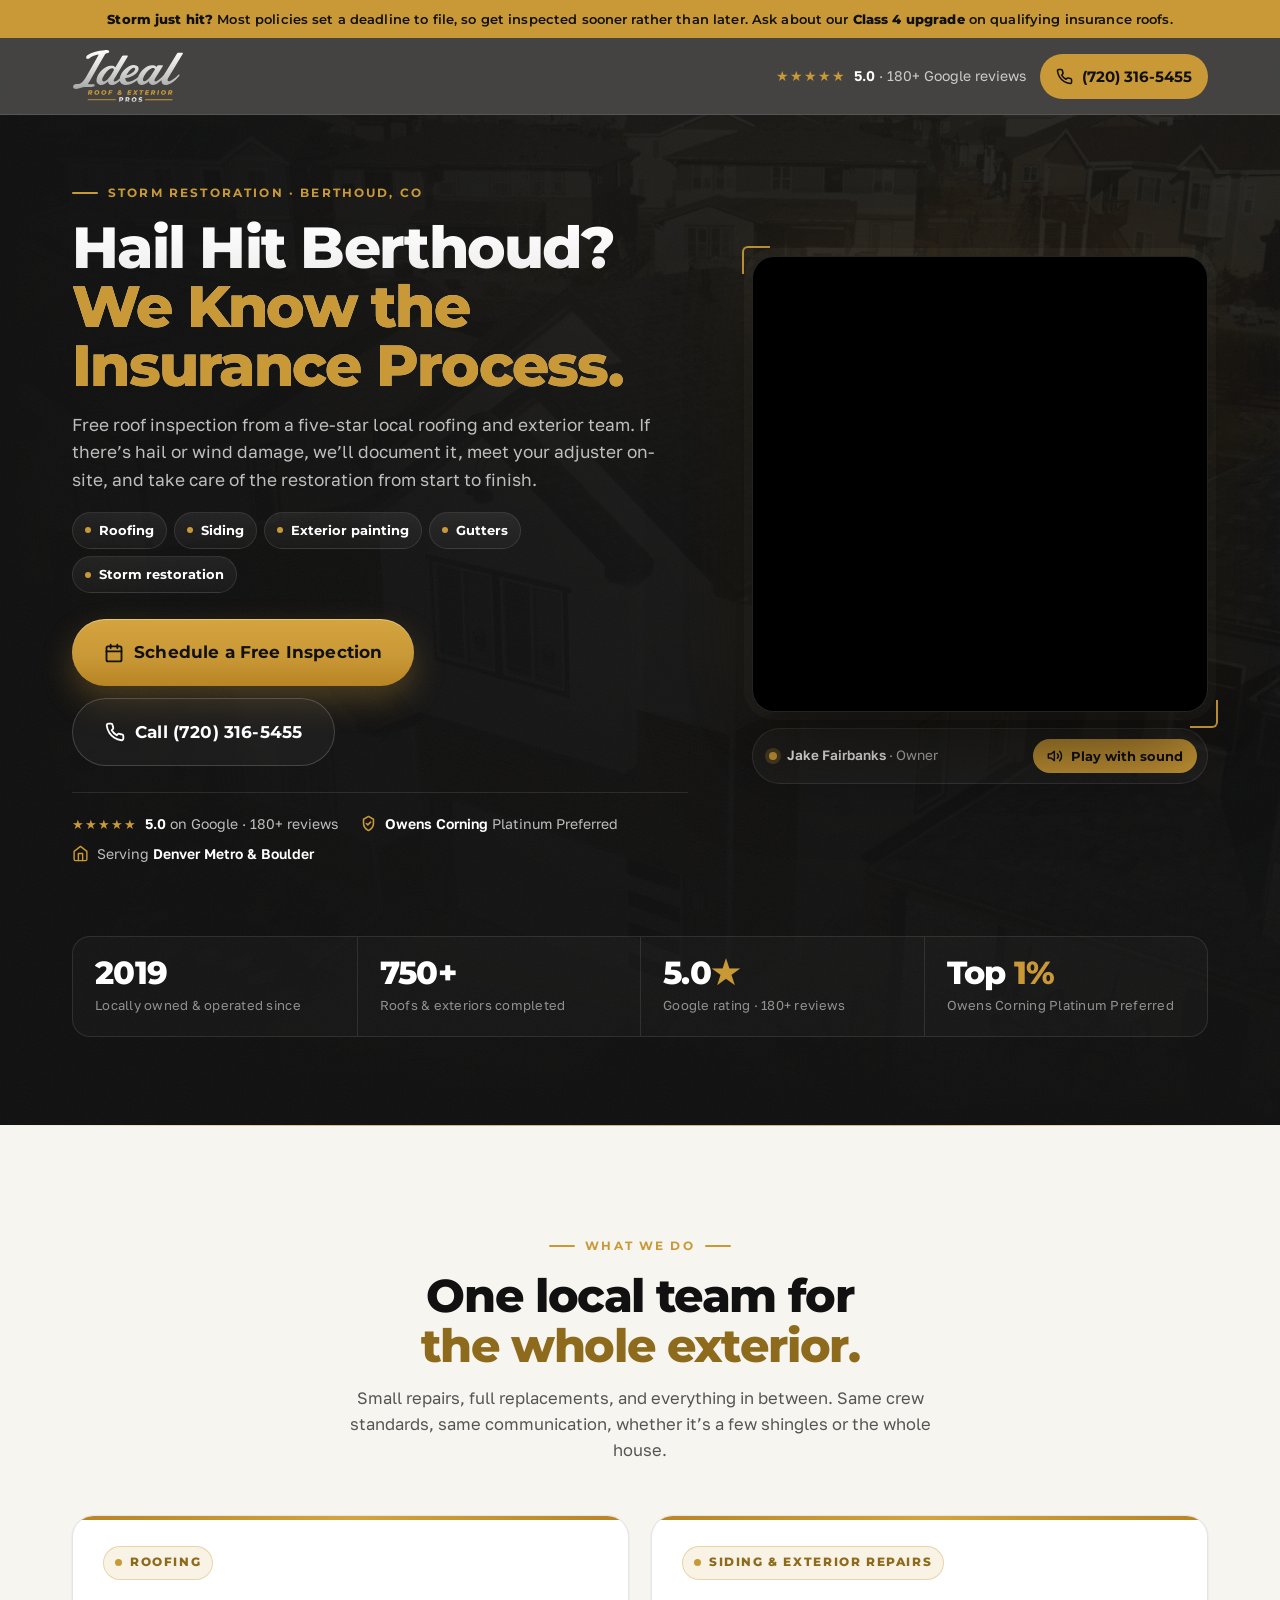
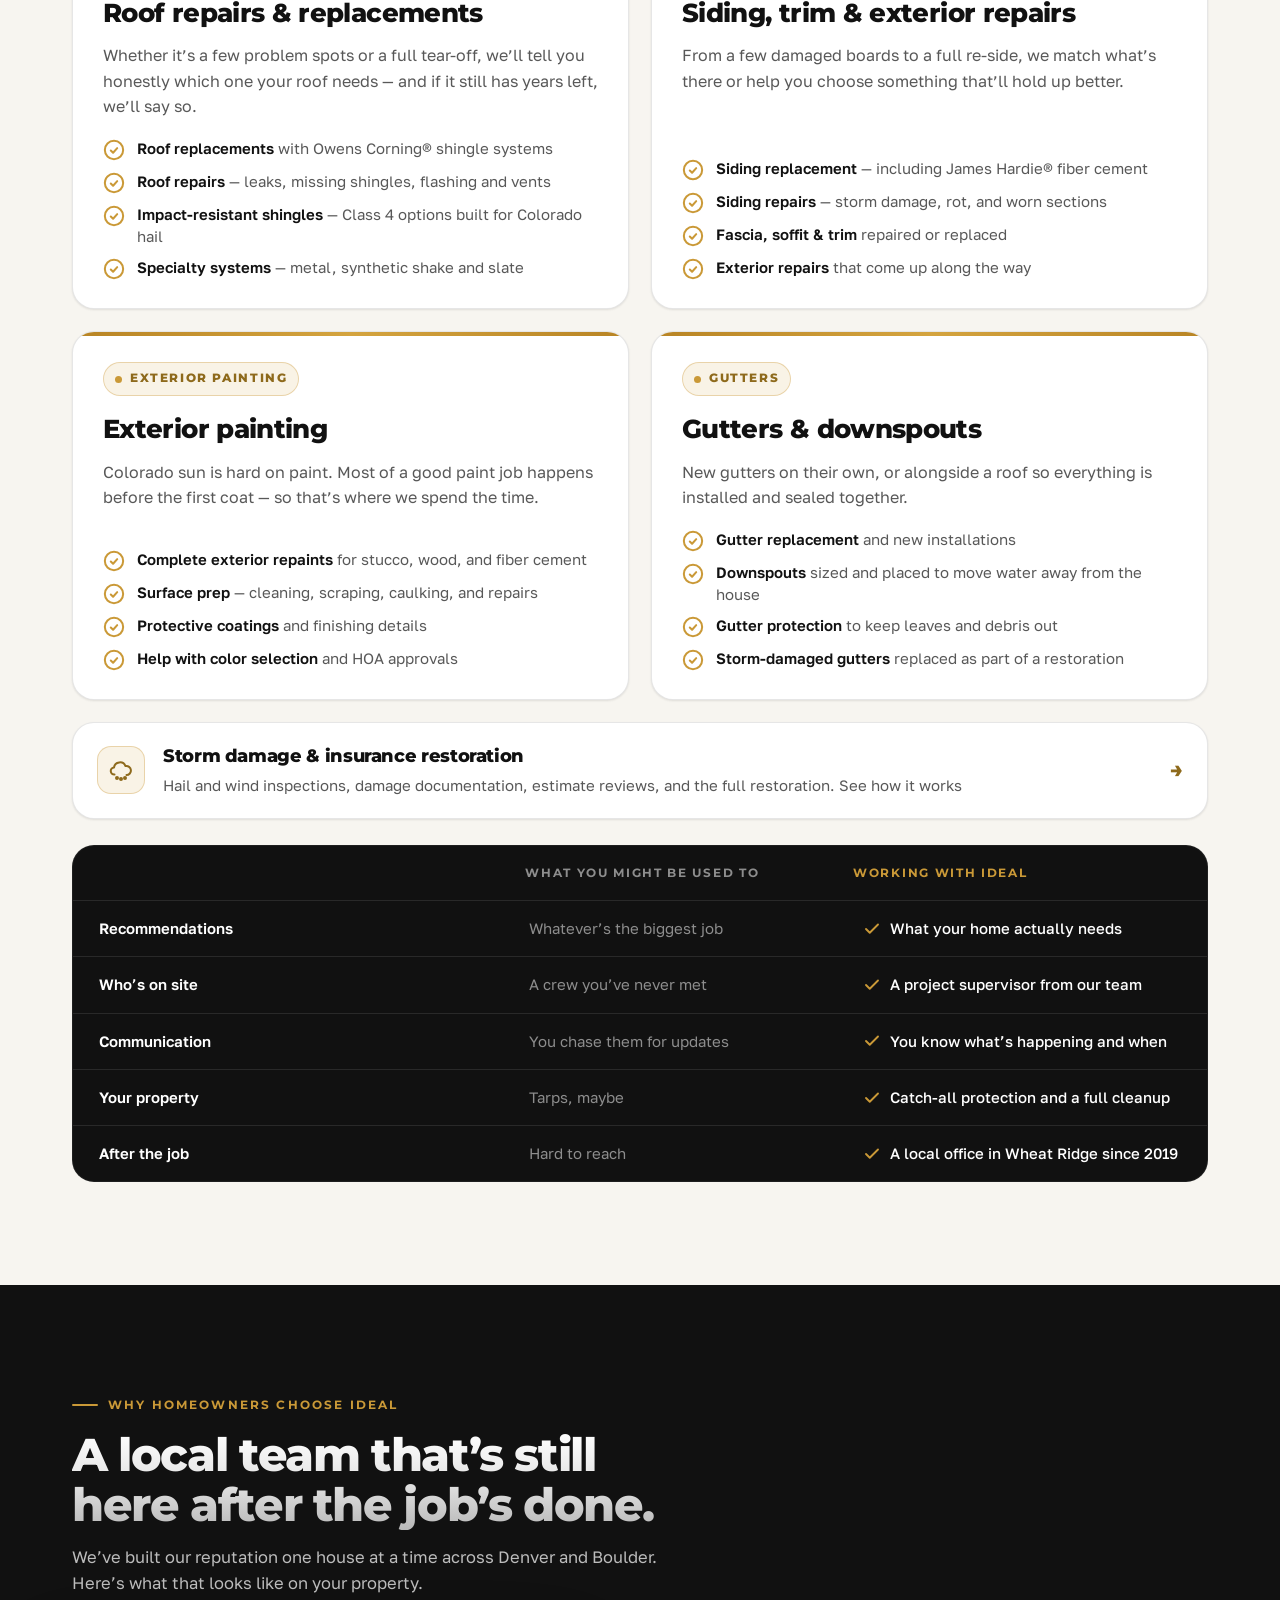
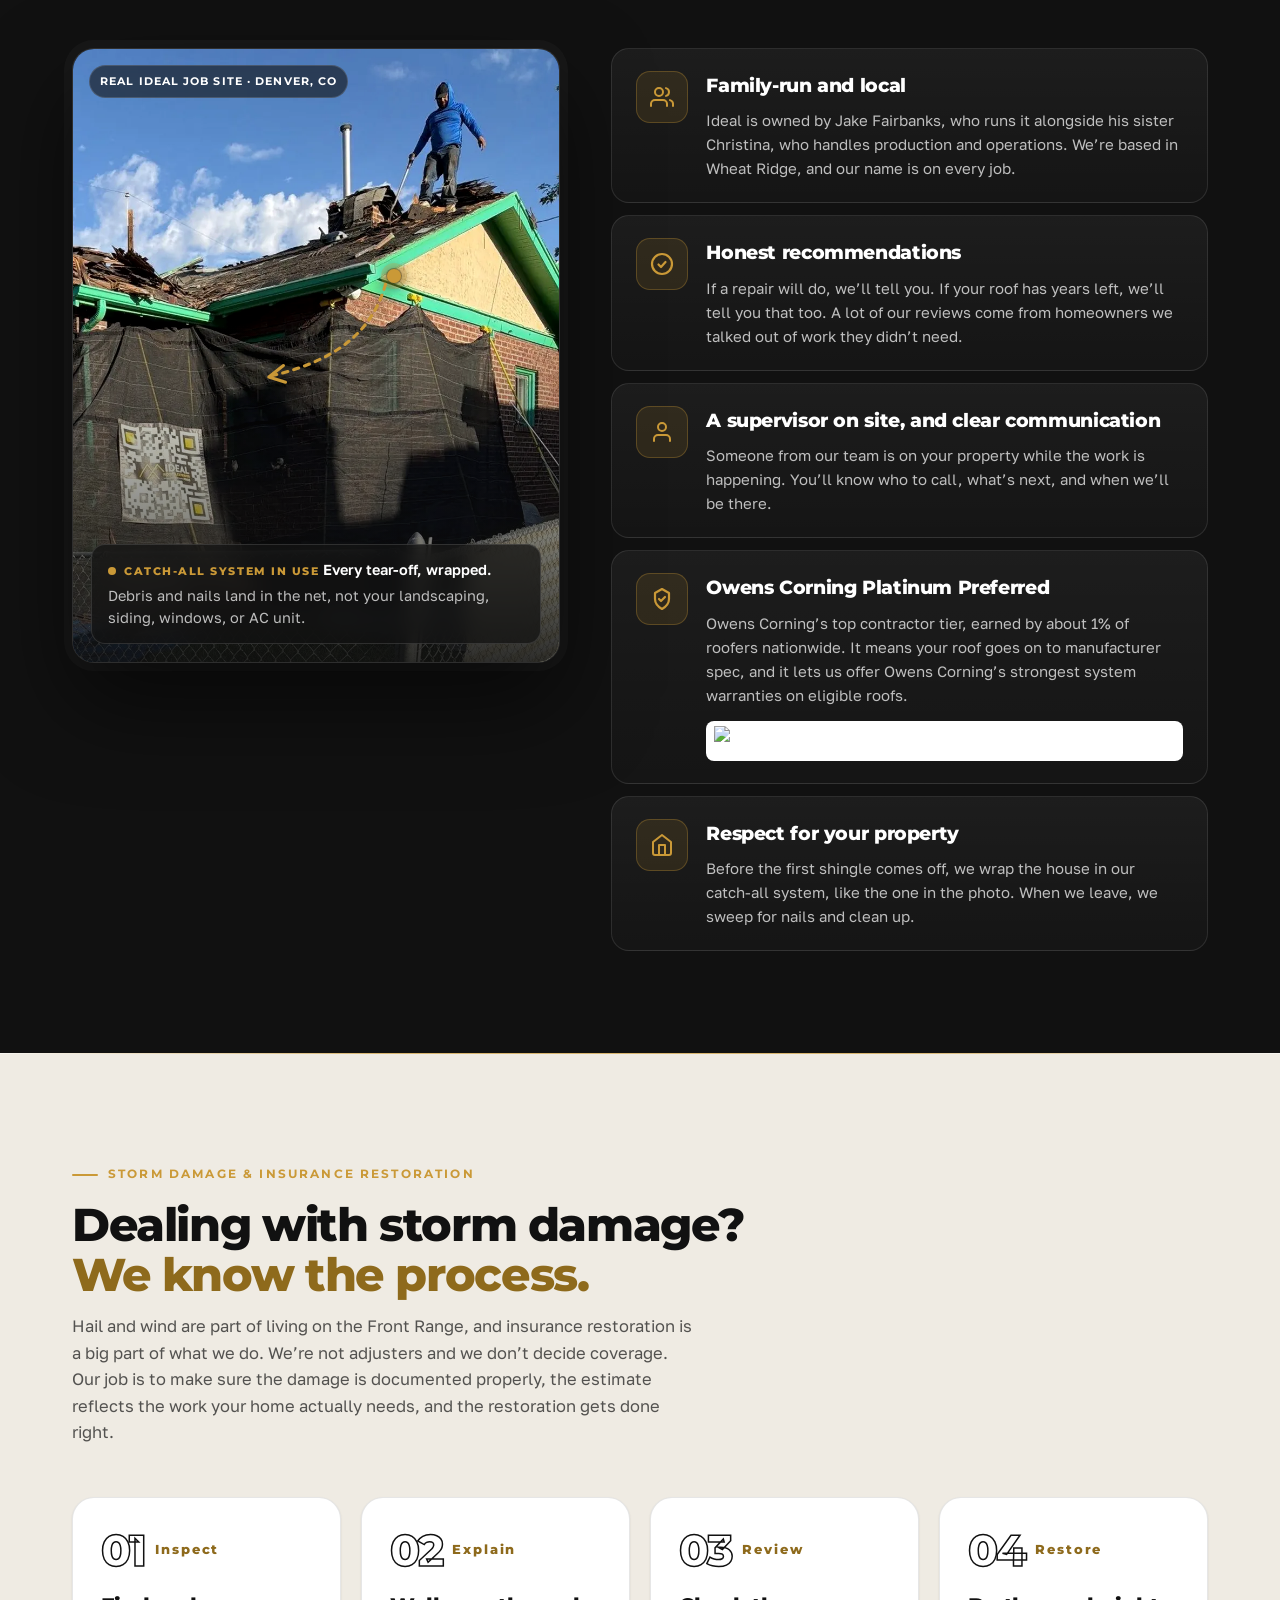
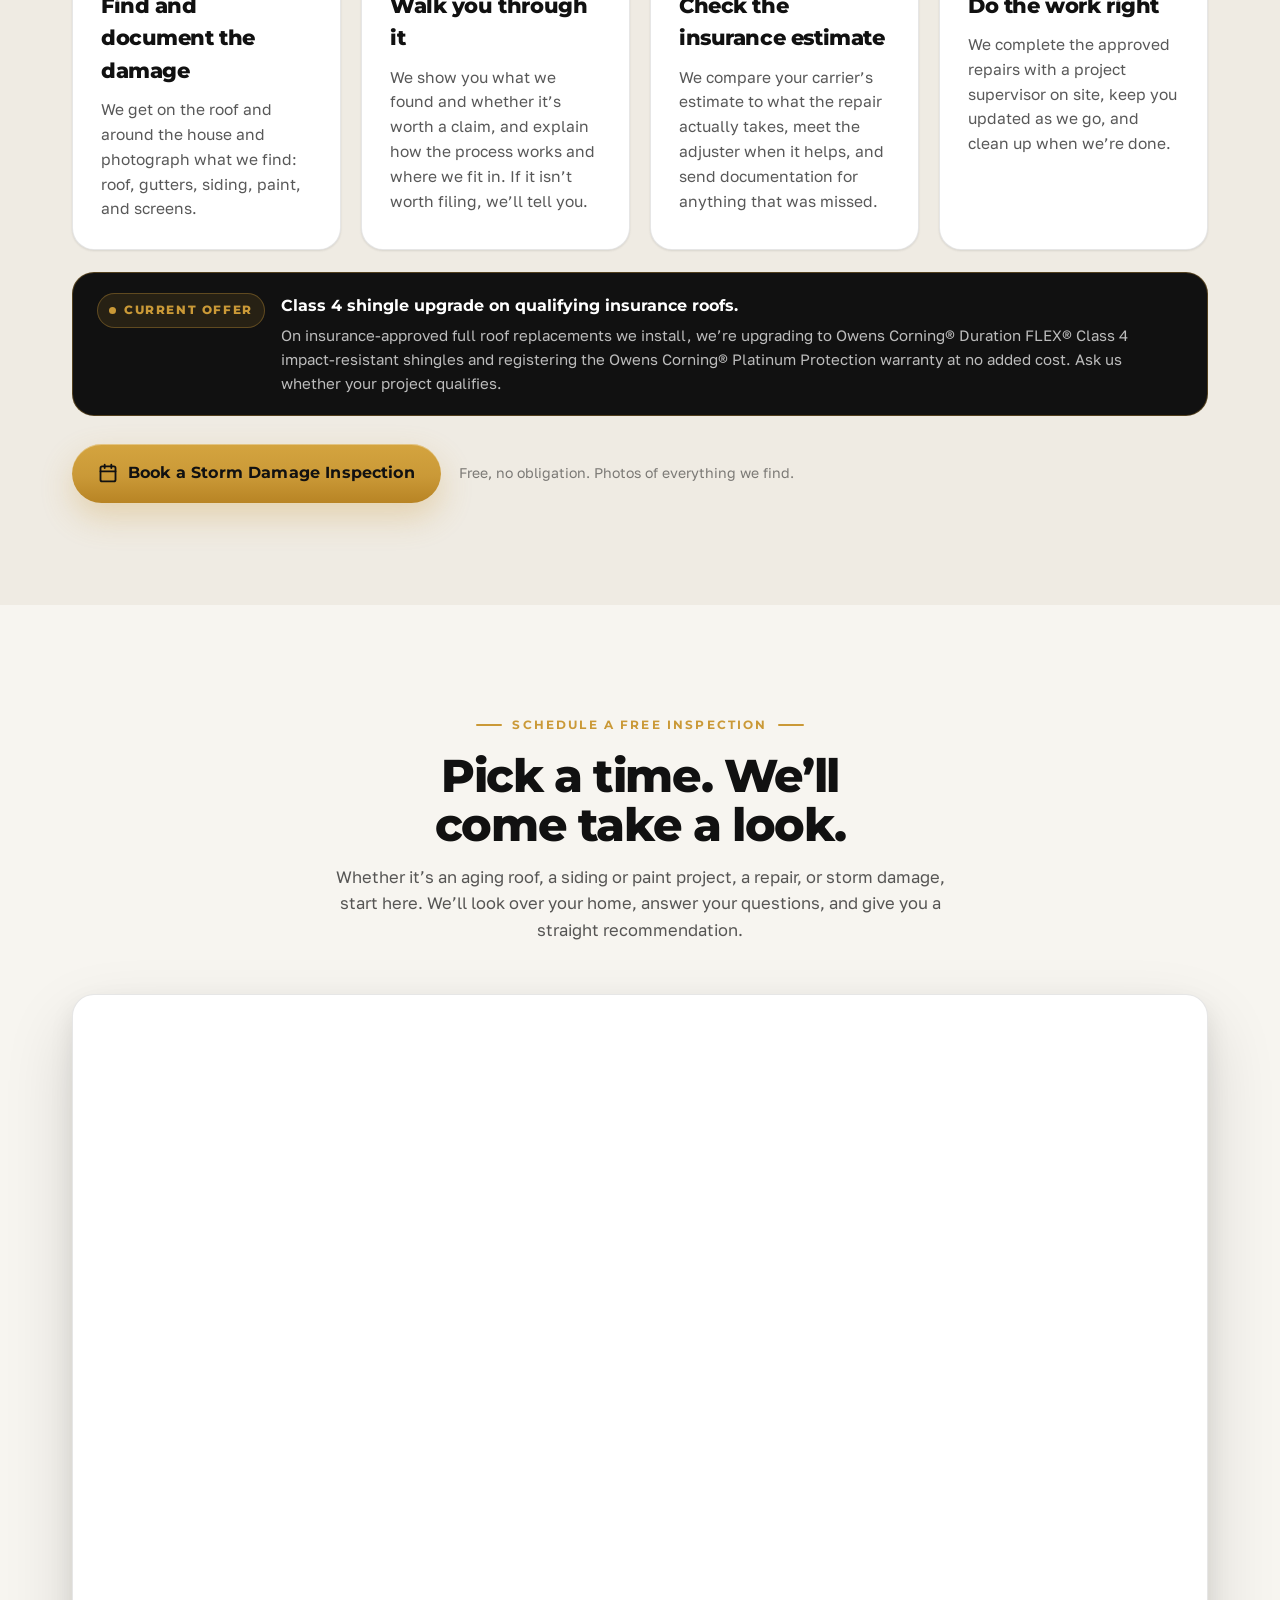
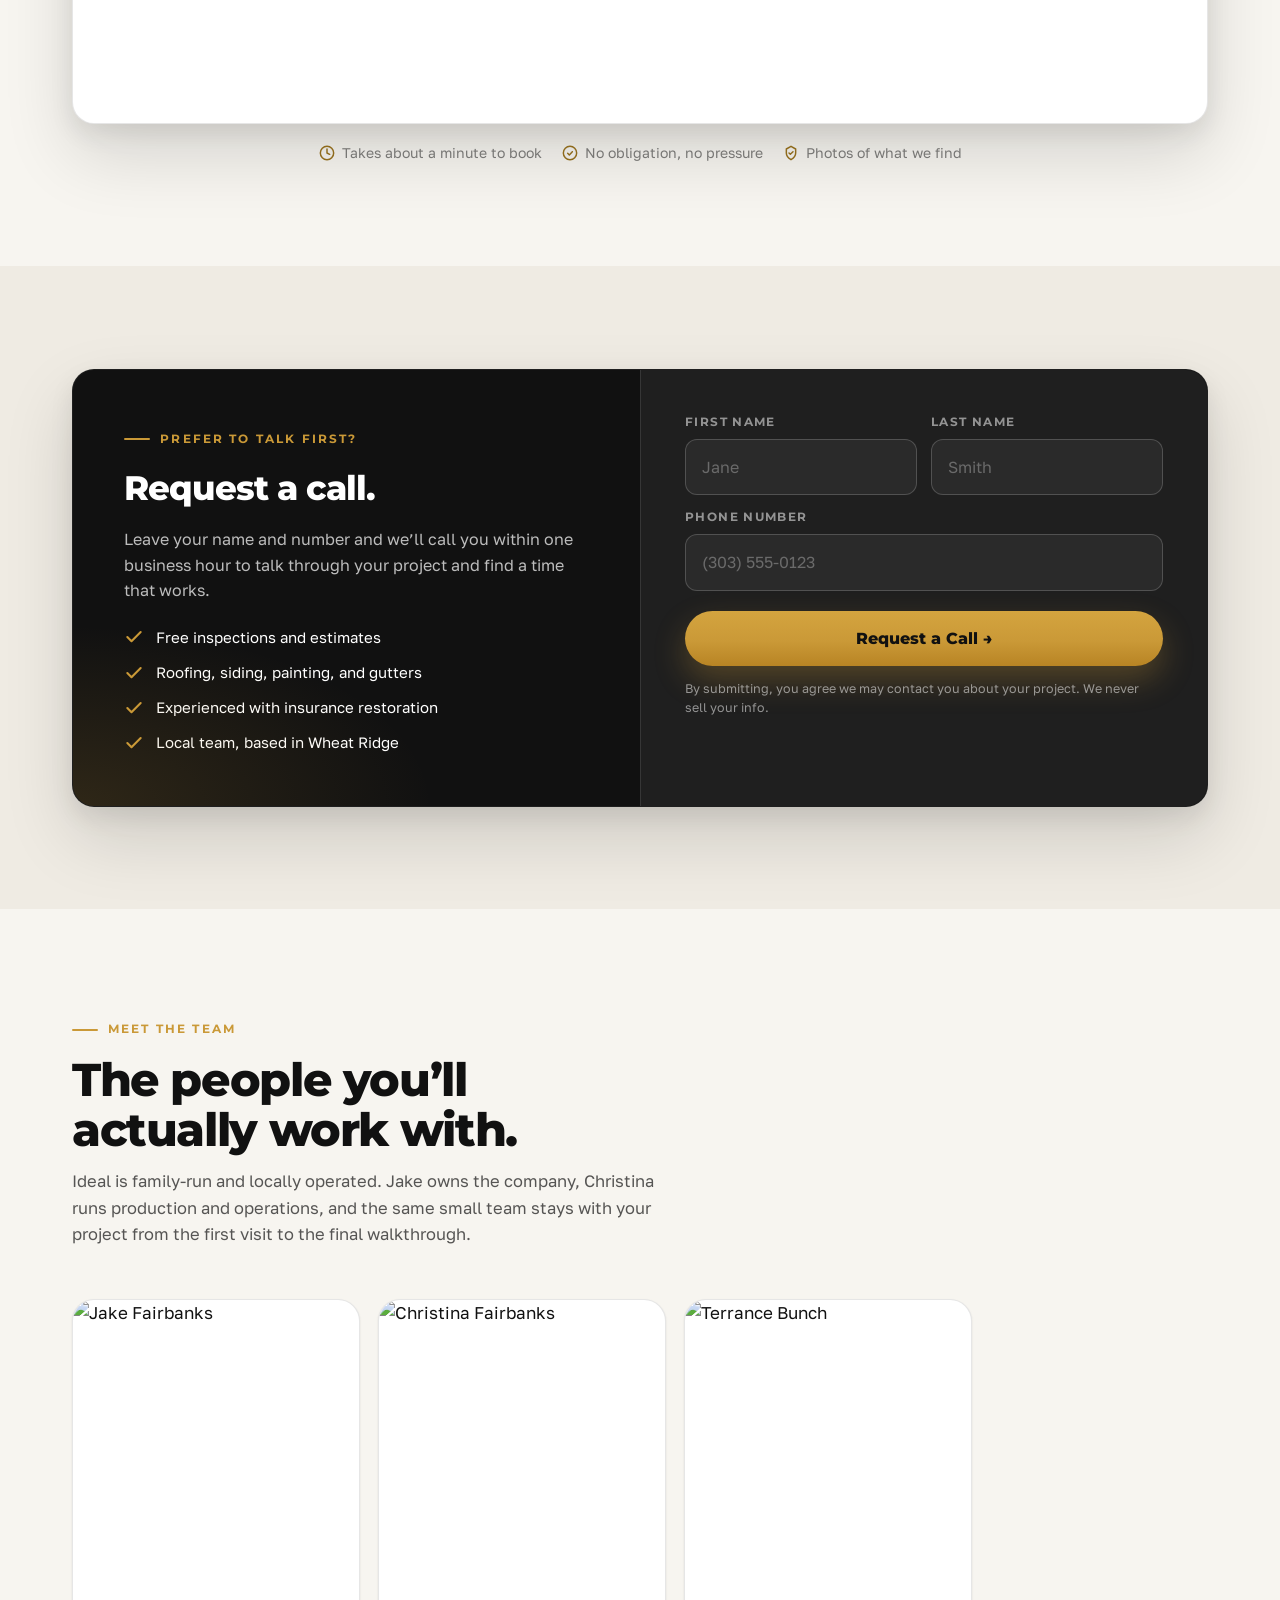
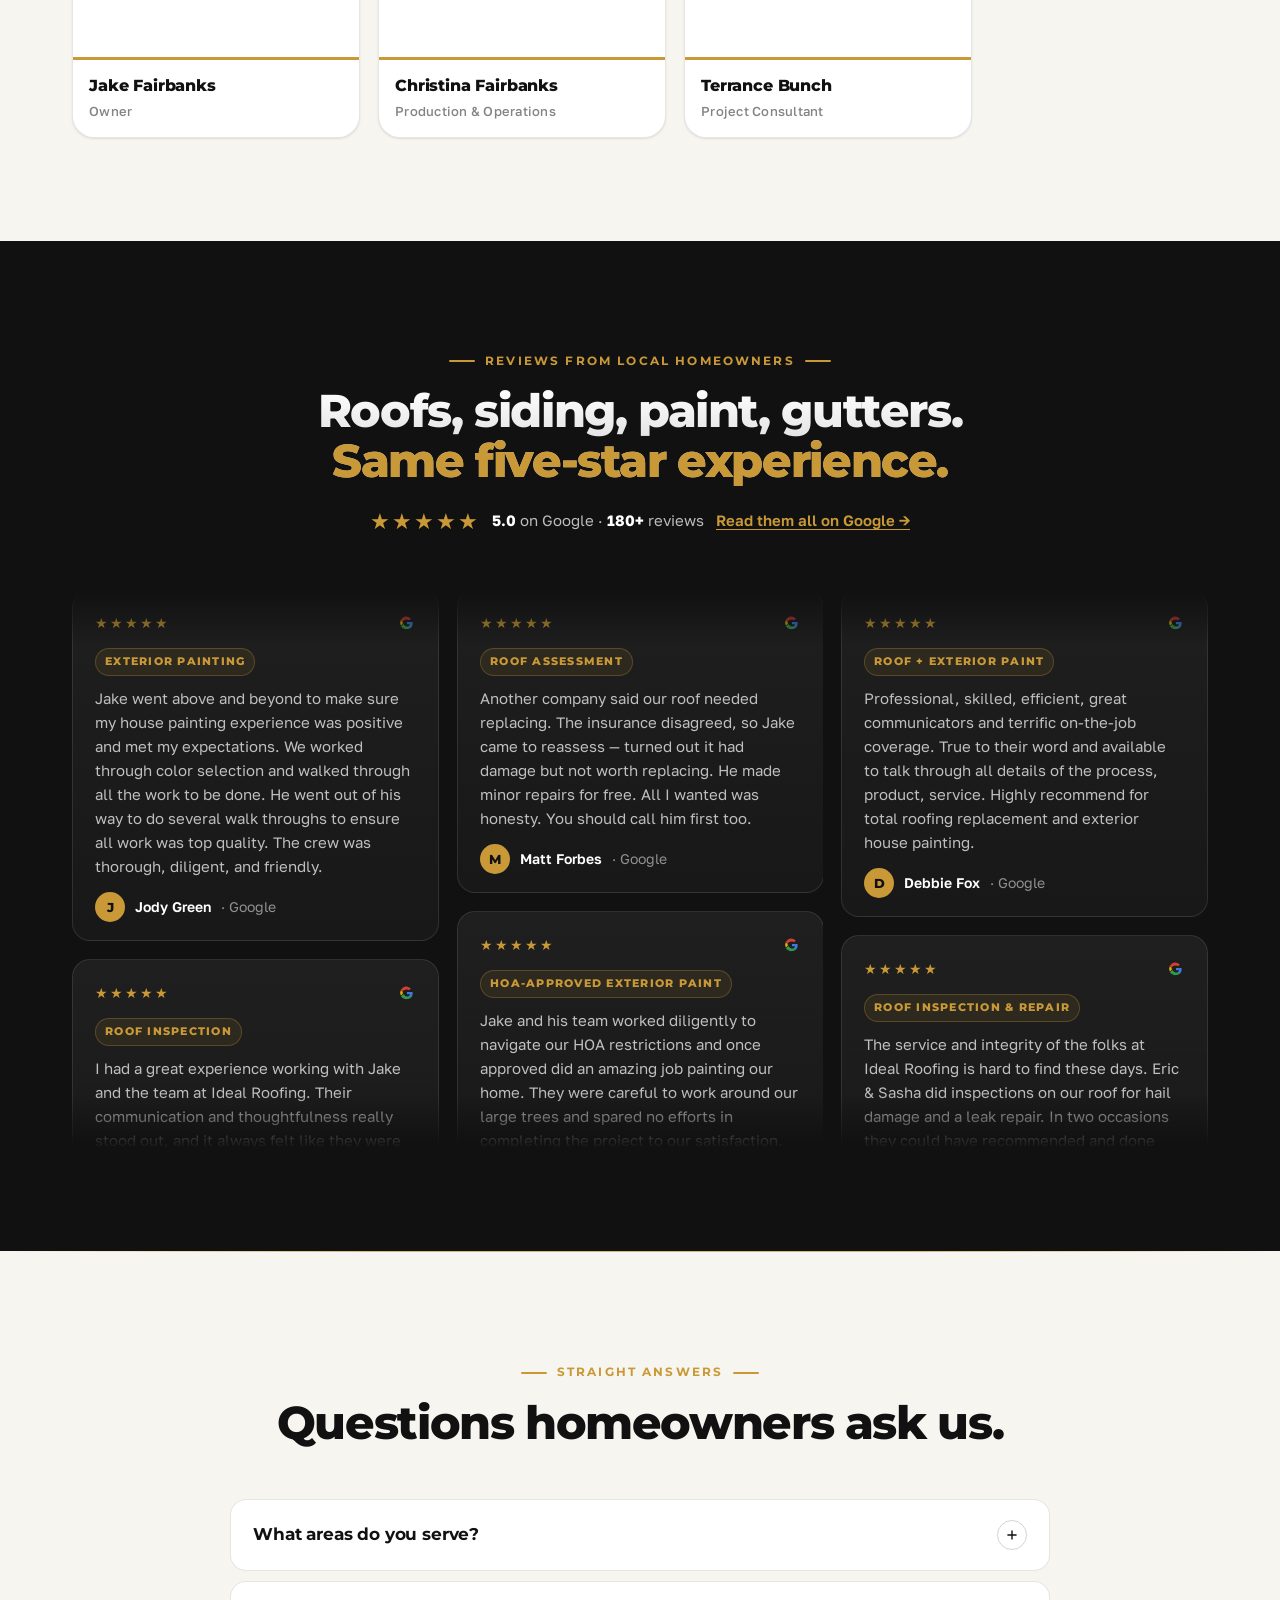
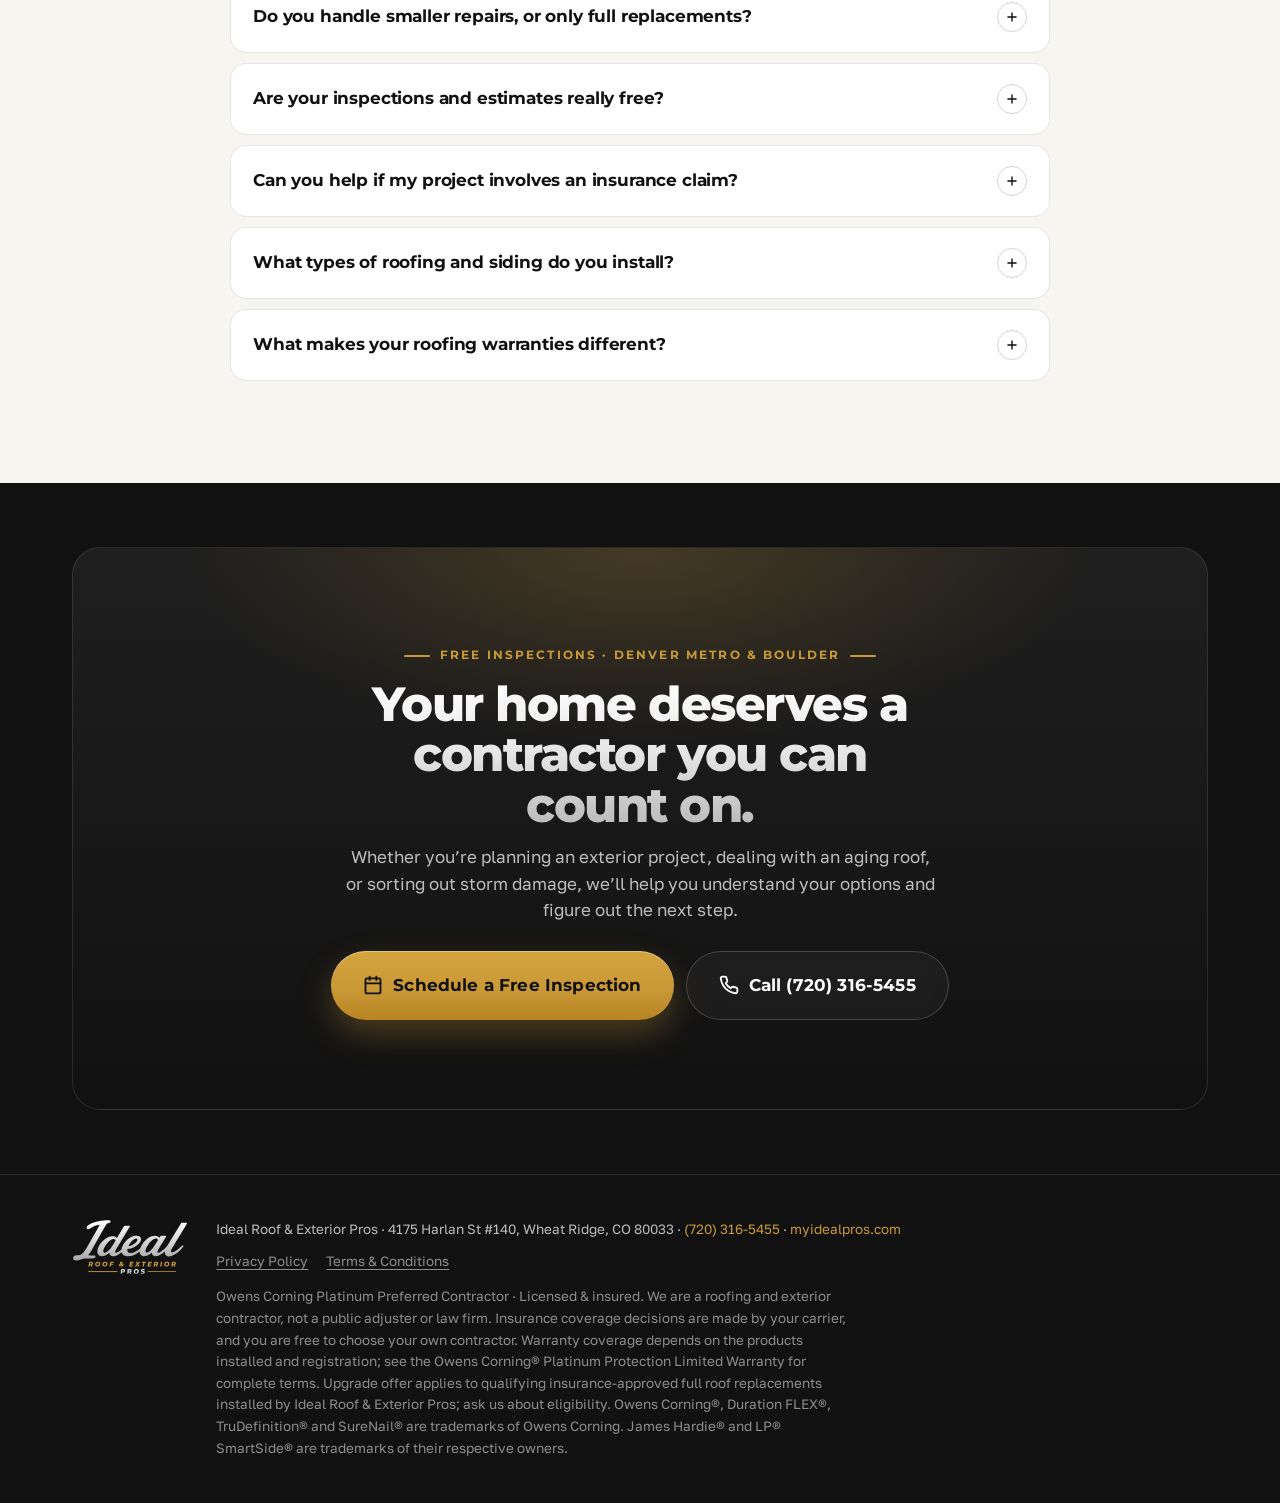
==== commit 6da7a615: "Team: remove Aaron Caldwell (no longer with Ideal); Jake first; 3-up grid, centered last card on mob" ====
--- a/berthoud.html
+++ b/berthoud.html
@@ -30,7 +30,7 @@
 <link rel="preconnect" href="https://fonts.gstatic.com" crossorigin>
 <link href="https://fonts.googleapis.com/css2?family=Montserrat:wght@700;800&family=Golos+Text:wght@400;500;600&display=swap" rel="stylesheet">
 <link rel="preload" as="image" href="/assets/hero.webp" type="image/webp">
-<link rel="stylesheet" href="/assets/site.css?v=d4623ae9">
+<link rel="stylesheet" href="/assets/site.css?v=3ec12ecd">
 <link href="https://assets.calendly.com/assets/external/widget.css" rel="stylesheet">
 
 <!-- Meta Pixel -->
@@ -386,20 +386,16 @@
     <div class="team-row reveal">
       
       <figure class="team-member">
+        <img class="team-photo" loading="lazy" alt="Jake Fairbanks" src="https://images.squarespace-cdn.com/content/5fc52c5a1452f90b7f00ebfd/6c117aa7-82e8-4a57-a44a-380570c2f9f2/DSC09038.jpg?content-type=image%2Fjpeg">
+        <figcaption><span class="team-name">Jake Fairbanks</span><span class="team-role">Owner</span></figcaption>
+      </figure>
+      <figure class="team-member">
         <img class="team-photo" loading="lazy" alt="Christina Fairbanks" src="https://images.squarespace-cdn.com/content/5fc52c5a1452f90b7f00ebfd/d14fd211-98fa-4b3e-87cc-908f151b284a/DSC08839.jpg?content-type=image%2Fjpeg">
         <figcaption><span class="team-name">Christina Fairbanks</span><span class="team-role">Production & Operations</span></figcaption>
       </figure>
       <figure class="team-member">
         <img class="team-photo" loading="lazy" alt="Terrance Bunch" src="https://images.squarespace-cdn.com/content/5fc52c5a1452f90b7f00ebfd/82e5811c-4e31-4c48-8b2d-385a9c0ef007/DSC09053.jpg?content-type=image%2Fjpeg">
         <figcaption><span class="team-name">Terrance Bunch</span><span class="team-role">Project Consultant</span></figcaption>
-      </figure>
-      <figure class="team-member">
-        <img class="team-photo" loading="lazy" alt="Jake Fairbanks" src="https://images.squarespace-cdn.com/content/5fc52c5a1452f90b7f00ebfd/6c117aa7-82e8-4a57-a44a-380570c2f9f2/DSC09038.jpg?content-type=image%2Fjpeg">
-        <figcaption><span class="team-name">Jake Fairbanks</span><span class="team-role">Owner</span></figcaption>
-      </figure>
-      <figure class="team-member">
-        <img class="team-photo" loading="lazy" alt="Aaron Caldwell" src="https://images.squarespace-cdn.com/content/5fc52c5a1452f90b7f00ebfd/97eff6b6-62e3-4a01-a779-ba9e3657698f/DSC09064.jpg?content-type=image%2Fjpeg">
-        <figcaption><span class="team-name">Aaron Caldwell</span><span class="team-role">On-Site Supervisor</span></figcaption>
       </figure>
     </div>
   </div>
--- a/assets/site.css
+++ b/assets/site.css
@@ -489,7 +489,9 @@
 .form-success.show { display: block; }
 
 /* ───────────── TEAM ───────────── */
-.team-row { display: grid; grid-template-columns: repeat(4, 1fr); gap: 18px; }
+.team-row { display: grid; grid-template-columns: repeat(3, 1fr); gap: 18px; max-width: 900px; }
+/* Odd count on 2-col mobile: center the last card */
+@media (max-width: 900px) { .team-row > .team-member:last-child:nth-child(odd) { grid-column: 1 / -1; justify-self: center; width: calc(50% - 6px); } }
 .team-member { margin: 0; position: relative; border-radius: var(--radius-lg); overflow: hidden; background: #fff; border: 1px solid var(--paper-line); box-shadow: var(--shadow-sm); }
 .team-photo { width: 100%; aspect-ratio: 4 / 5; object-fit: cover; object-position: center top; filter: saturate(.95); transition: transform .6s var(--ease); }
 .team-member:hover .team-photo { transform: scale(1.03); }
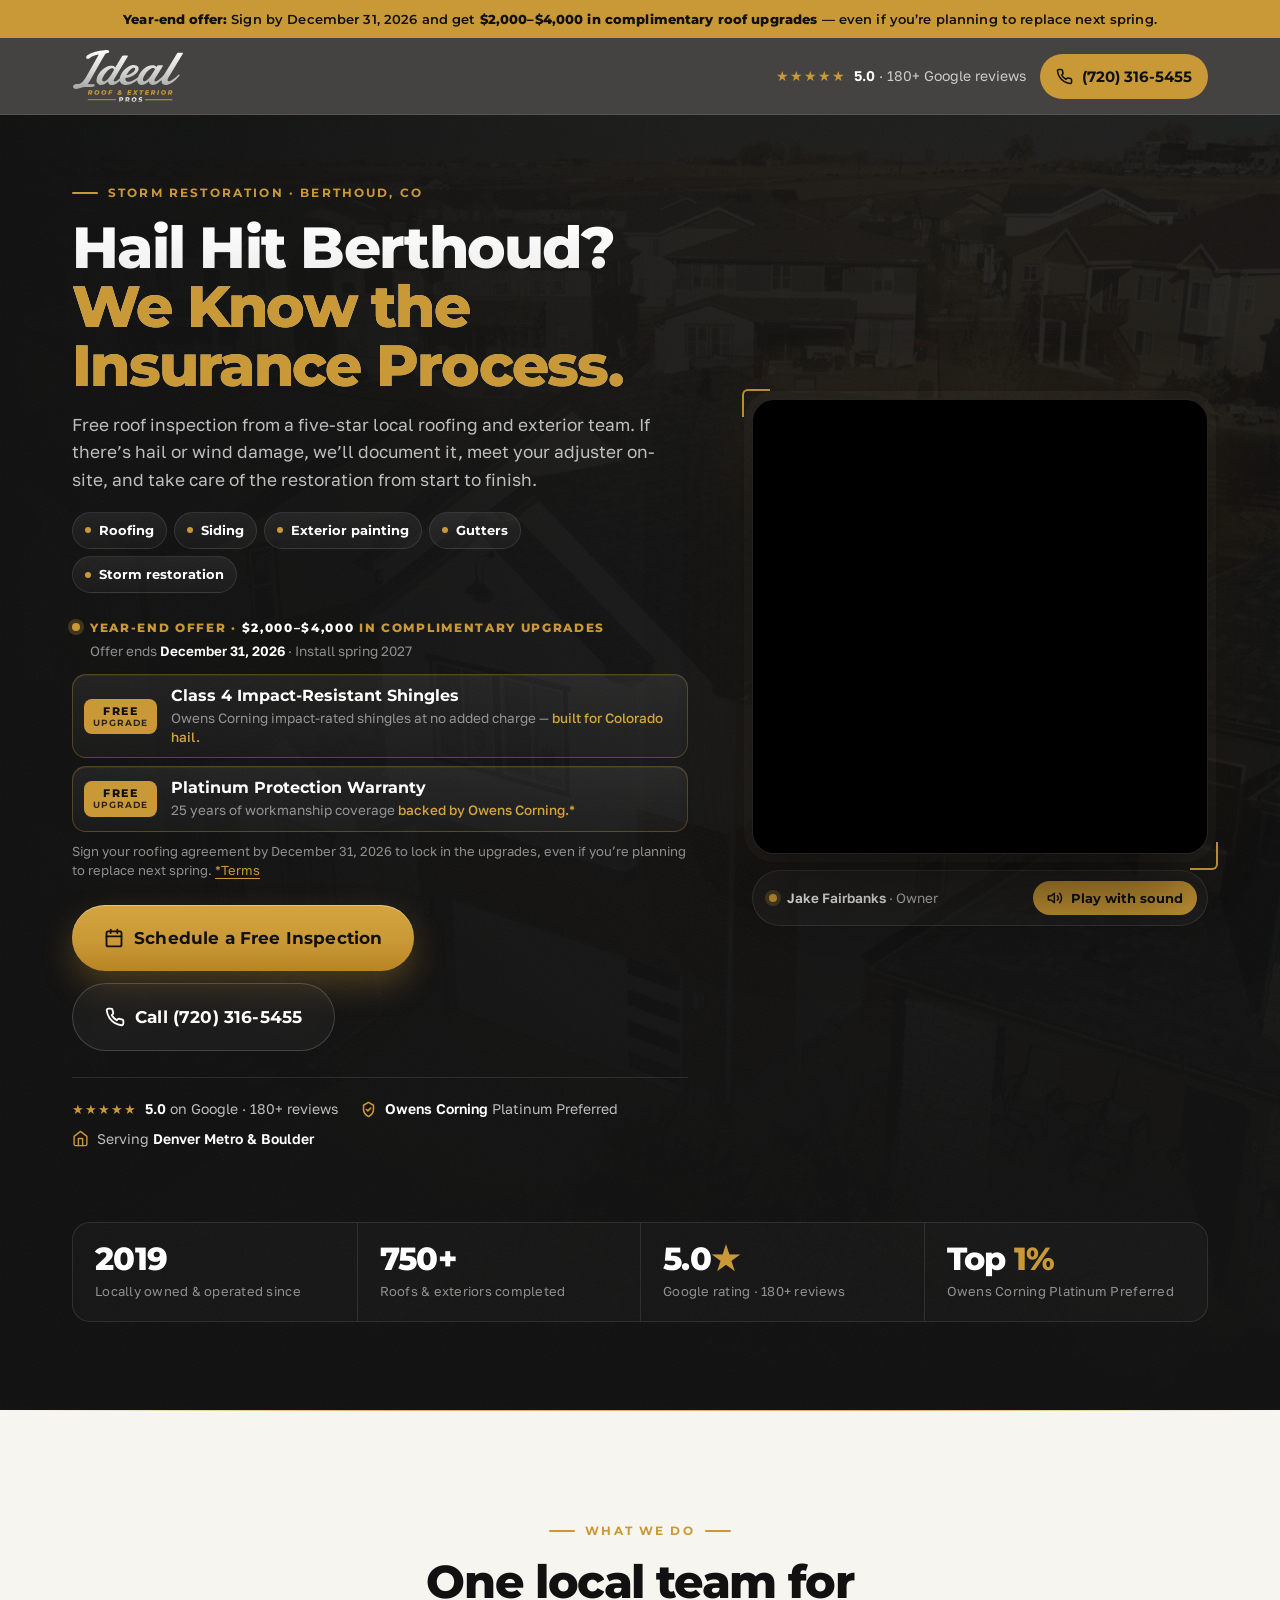
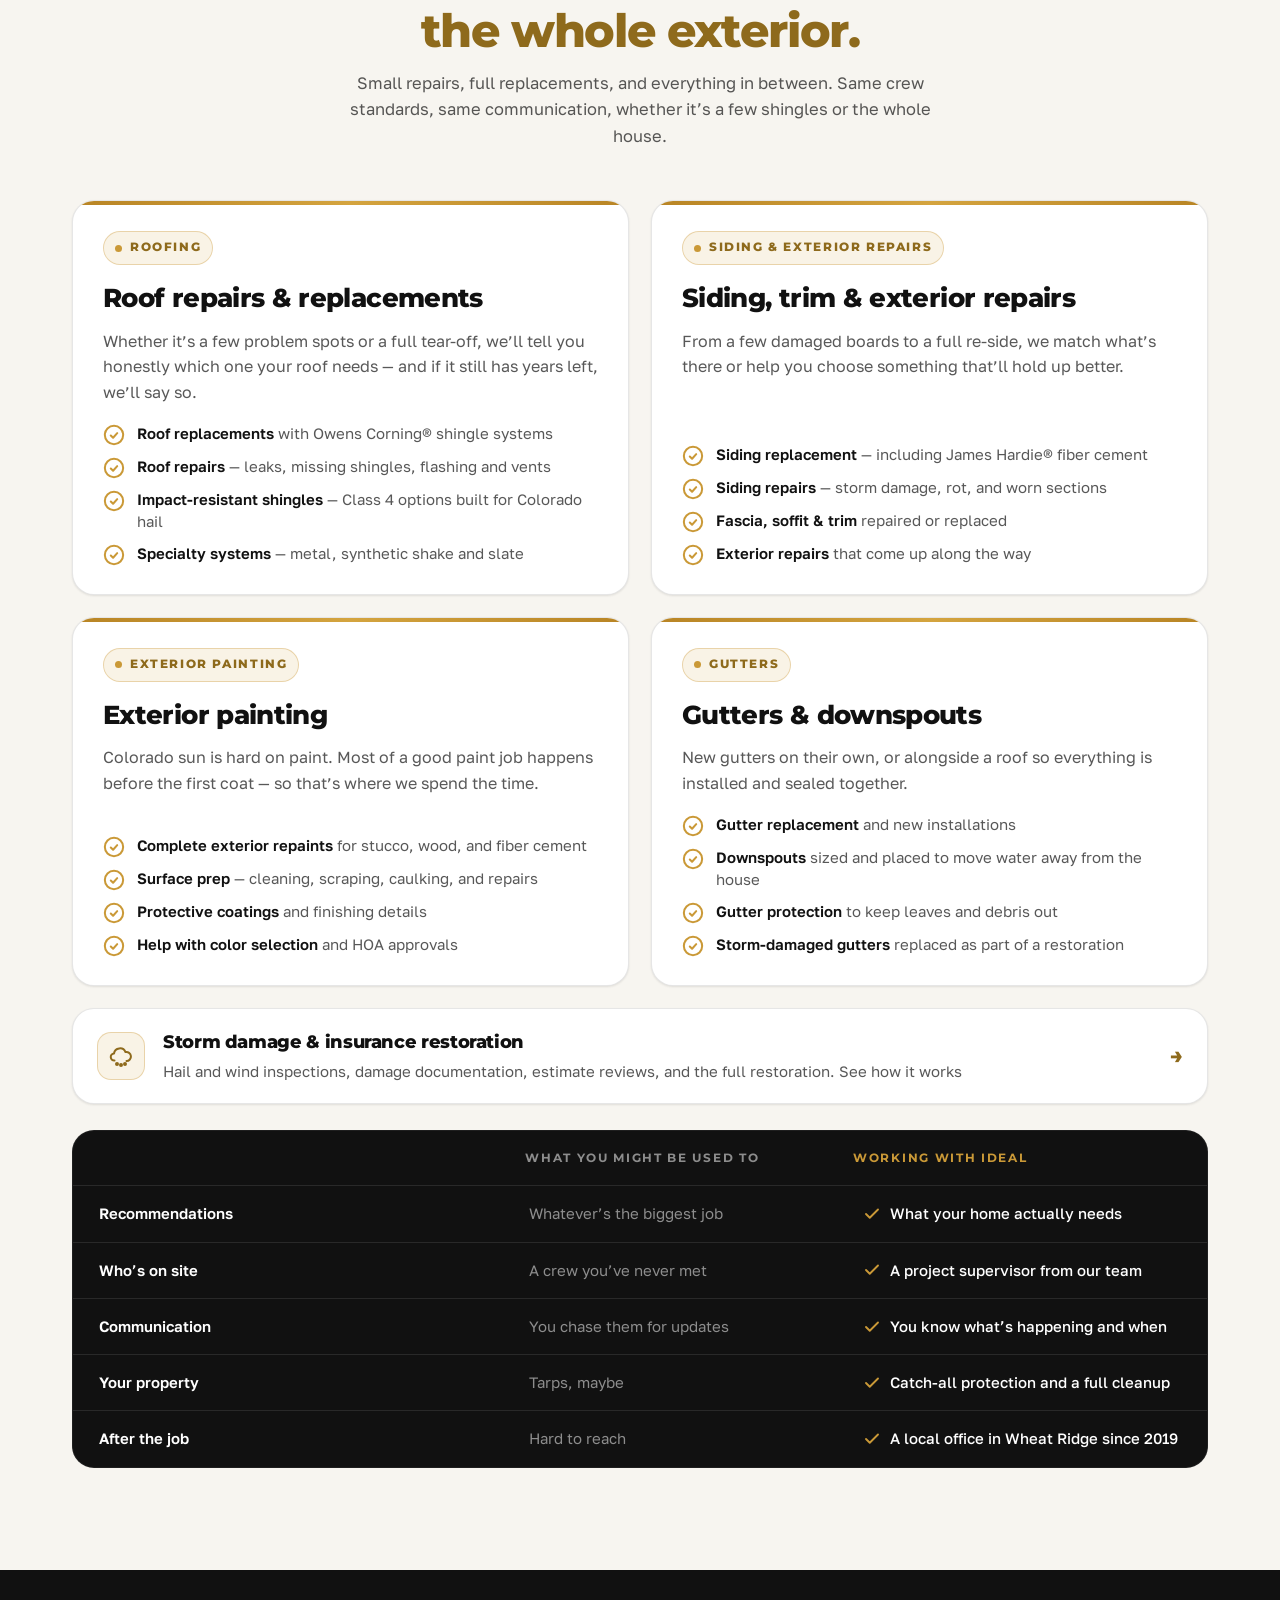
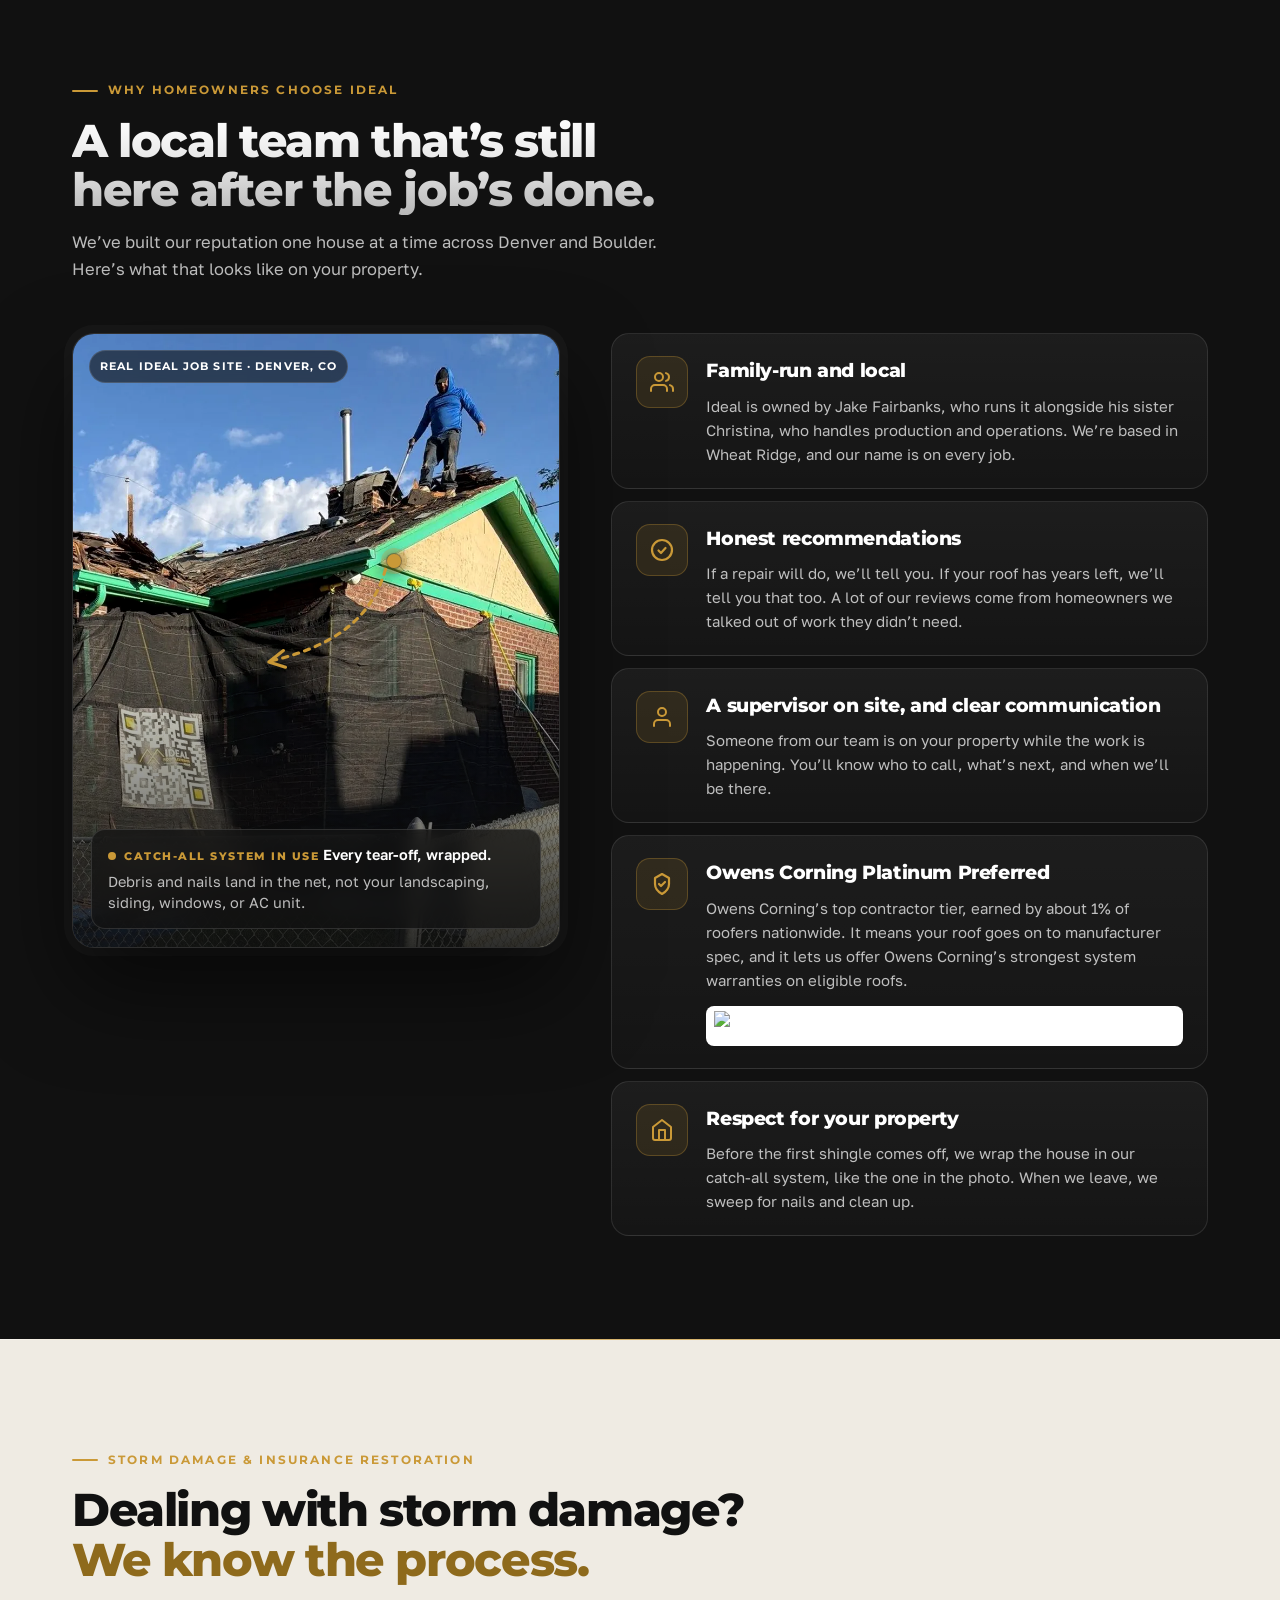
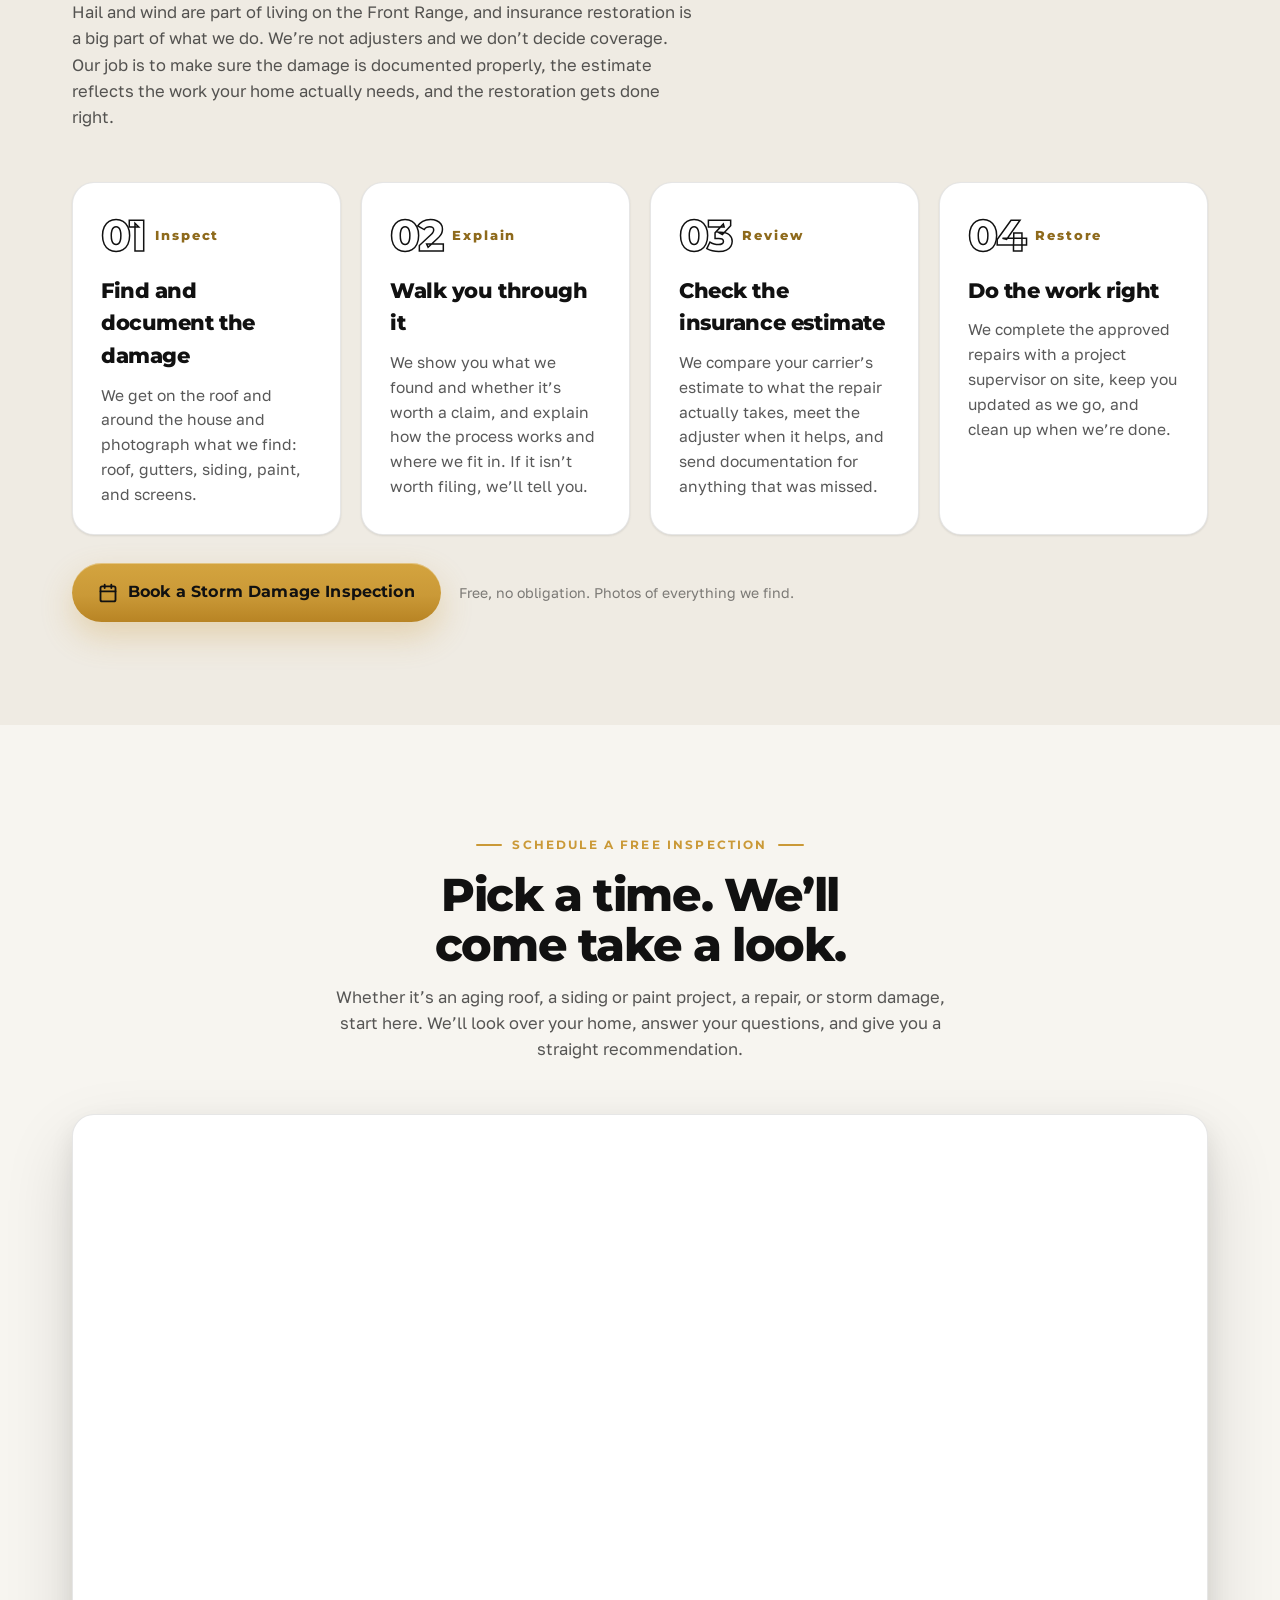
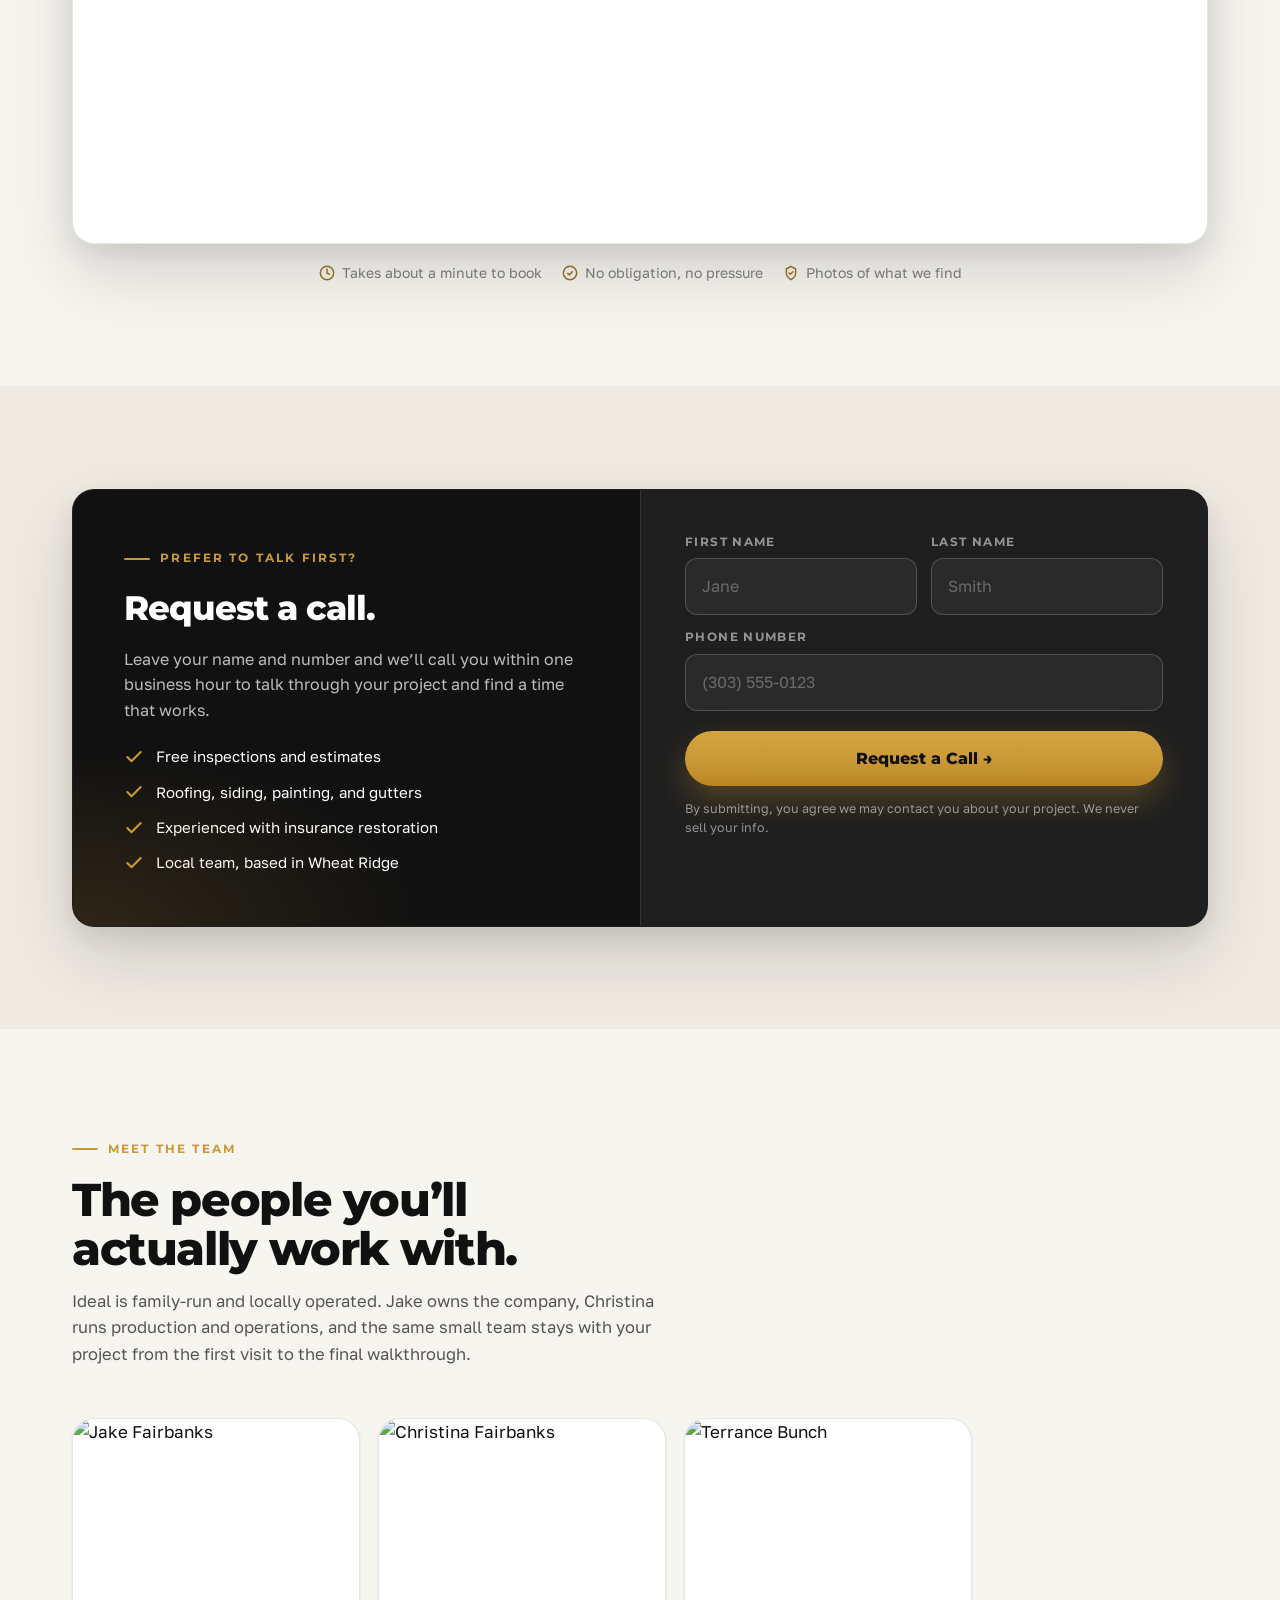
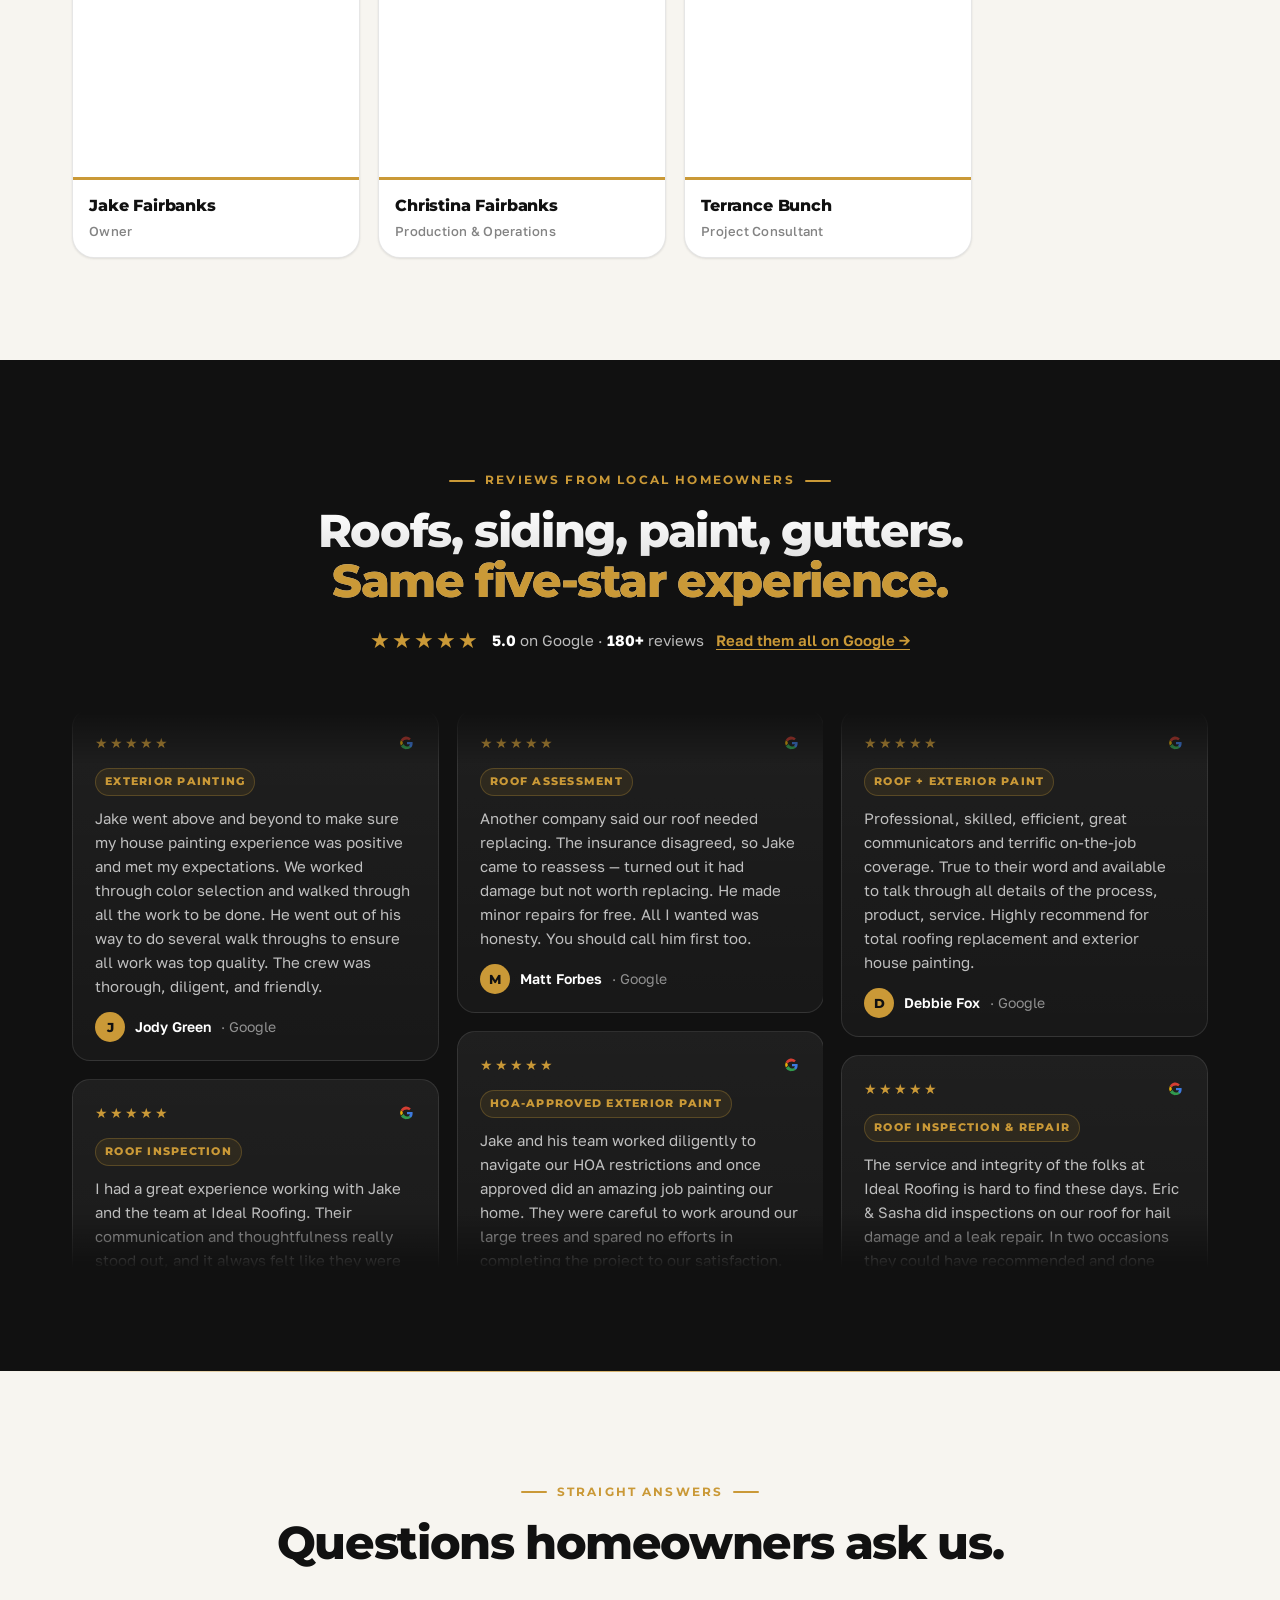
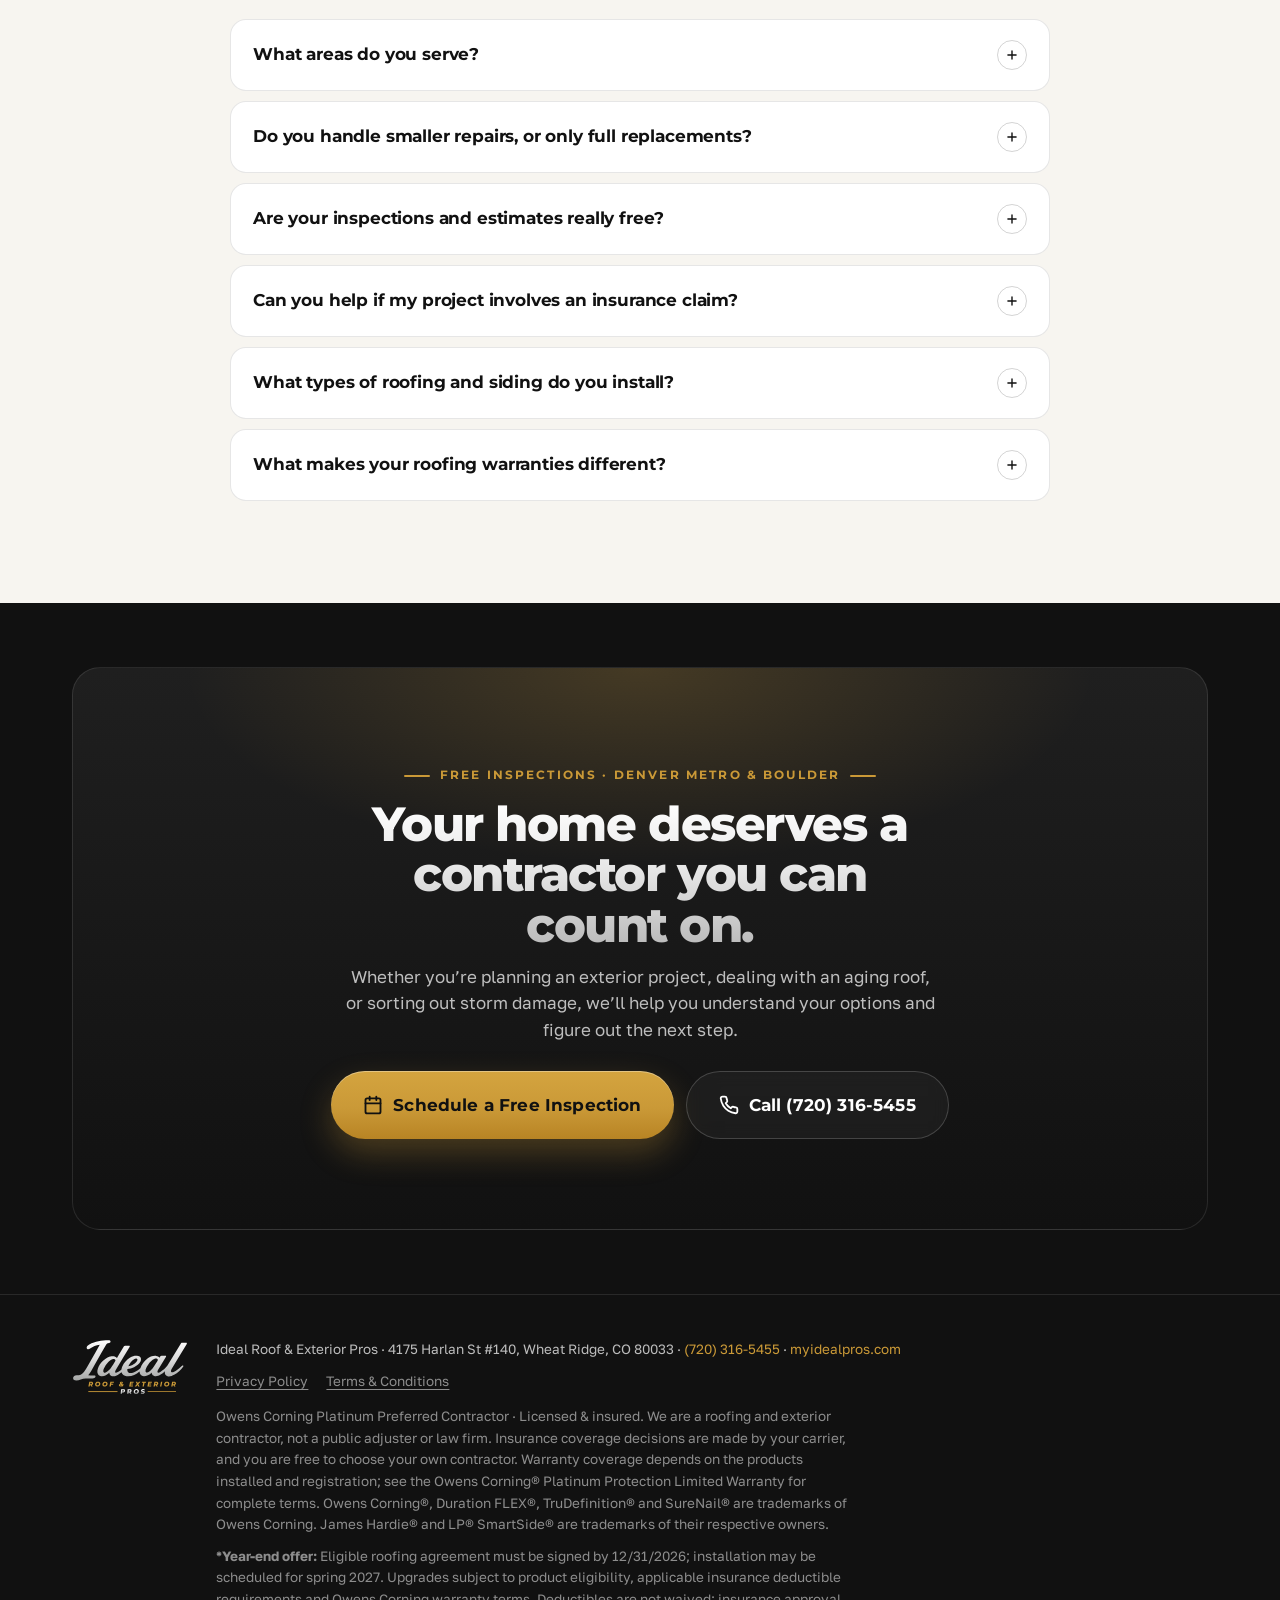
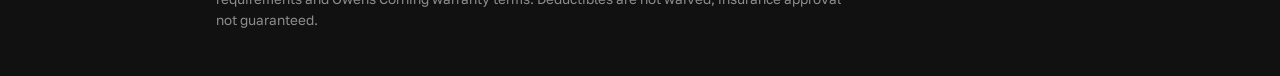
==== commit be7eecf4: "Year-end offer front and center, matched to fall 2026 flyer - Top band + hero offer block: $2,000-$4" ====
--- a/berthoud.html
+++ b/berthoud.html
@@ -30,7 +30,7 @@
 <link rel="preconnect" href="https://fonts.gstatic.com" crossorigin>
 <link href="https://fonts.googleapis.com/css2?family=Montserrat:wght@700;800&family=Golos+Text:wght@400;500;600&display=swap" rel="stylesheet">
 <link rel="preload" as="image" href="/assets/hero.webp" type="image/webp">
-<link rel="stylesheet" href="/assets/site.css?v=3ec12ecd">
+<link rel="stylesheet" href="/assets/site.css?v=eac99e87">
 <link href="https://assets.calendly.com/assets/external/widget.css" rel="stylesheet">
 
 <!-- Meta Pixel -->
@@ -48,14 +48,10 @@
 <body>
 
 
-<div class="urgency-band only-general">
-  <span class="long">Free roof &amp; exterior inspections across <strong>Denver Metro &amp; Boulder</strong> — roofing, siding, painting, gutters, and storm restoration.</span>
-  <span class="short">Free inspections across <strong>Denver Metro &amp; Boulder</strong>.</span>
-</div>
-<div class="urgency-band only-storm">
-  <span class="long"><strong>Storm just hit?</strong> Most policies set a deadline to file, so get inspected sooner rather than later. Ask about our <strong>Class&nbsp;4 upgrade</strong> on qualifying insurance roofs.</span>
-  <span class="short"><strong>Storm just hit?</strong> Get inspected before the filing window closes.</span>
-</div>
+<a class="urgency-band promo-band" href="#promo">
+  <span class="long"><strong>Year-end offer:</strong> Sign by December 31, 2026 and get <strong>$2,000–$4,000 in complimentary roof upgrades</strong> — even if you’re planning to replace next spring.</span>
+  <span class="short"><strong>Year-end offer:</strong> $2,000–$4,000 in free roof upgrades. Ends Dec 31.</span>
+</a>
 
 <header class="topbar">
   <div class="container topbar-inner">
@@ -93,6 +89,28 @@
           <a href="#services">Gutters</a>
           <a href="#insurance">Storm restoration</a>
         </nav>
+
+        <div class="offer-stack" id="promo" aria-label="Year-end offer">
+          <div class="promo-head">
+            <span class="promo-title"><span class="promo-dot"></span><span>Year-end offer · <span class="promo-value">$2,000–$4,000</span> in complimentary upgrades</span></span>
+            <span class="promo-dates">Offer ends <strong>December 31, 2026</strong> · Install spring 2027</span>
+          </div>
+          <a href="#book" class="offer-pill">
+            <span class="tag">FREE<small>UPGRADE</small></span>
+            <span>
+              <span class="t">Class 4 Impact-Resistant Shingles</span>
+              <span class="d">Owens Corning impact-rated shingles at no added charge — <em>built for Colorado hail.</em></span>
+            </span>
+          </a>
+          <a href="#book" class="offer-pill">
+            <span class="tag">FREE<small>UPGRADE</small></span>
+            <span>
+              <span class="t">Platinum Protection Warranty</span>
+              <span class="d">25 years of workmanship coverage <em>backed by Owens Corning.*</em></span>
+            </span>
+          </a>
+          <p class="promo-fine">Sign your roofing agreement by December 31, 2026 to lock in the upgrades, even if you’re planning to replace next spring. <a href="#promo-terms">*Terms</a></p>
+        </div>
 
         <div class="hero-actions">
           <div class="cta-row">
@@ -306,14 +324,6 @@
         <p>We complete the approved repairs with a project supervisor on site, keep you updated as we go, and clean up when we’re done.</p>
       </div>
     </div>
-    
-    <div class="promo-callout only-storm reveal">
-      <span class="offer-badge">Current offer</span>
-      <div>
-        <strong>Class 4 shingle upgrade on qualifying insurance roofs.</strong>
-        On insurance-approved full roof replacements we install, we’re upgrading to Owens Corning® Duration FLEX® Class 4 impact-resistant shingles and registering the Owens Corning® Platinum Protection warranty at no added cost. Ask us whether your project qualifies.
-      </div>
-    </div>
     <div class="insurance-cta reveal">
       <a href="#book" class="btn btn-primary"><svg viewBox="0 0 24 24" fill="none" stroke="currentColor" stroke-width="2.2" stroke-linecap="round" stroke-linejoin="round" aria-hidden="true"><rect x="3" y="4" width="18" height="18" rx="2" ry="2"/><line x1="16" y1="2" x2="16" y2="6"/><line x1="8" y1="2" x2="8" y2="6"/><line x1="3" y1="10" x2="21" y2="10"/></svg> Book a Storm Damage Inspection</a>
       <span class="insurance-note">Free, no obligation. Photos of everything we find.</span>
@@ -364,7 +374,7 @@
         <input type="hidden" name="lead_type" id="lead_type" value="Storm / Hail Damage — Berthoud CO" data-general="Storm / Hail Damage — Berthoud CO" data-storm="Storm / Hail Damage — Berthoud CO">
         <input type="hidden" name="source_detail" value="ads-berthoud-hail-lp">
         <input type="hidden" name="page_mode" id="page_mode" value="storm">
-        <input type="hidden" name="offer" id="offer" value="Free Class 4 Duration FLEX + Platinum Warranty" data-storm="Free Class 4 Duration FLEX + Platinum Warranty">
+        <input type="hidden" name="offer" id="offer" value="Year-end offer 2026 (sign by 12/31/2026, install spring 2027): Class 4 shingles + Platinum Protection Warranty">
         <input type="hidden" name="utm_source" id="utm_source" value="">
         <input type="hidden" name="utm_campaign" id="utm_campaign" value="">
         <input type="hidden" name="utm_creative" id="utm_creative" value="">
@@ -656,7 +666,8 @@
         <a href="https://myidealpros.com/privacy-policy" target="_blank" rel="noopener">Privacy Policy</a>
         <a href="https://myidealpros.com/terms-and-conditions" target="_blank" rel="noopener">Terms &amp; Conditions</a>
       </div>
-      <div class="foot-legal">Owens Corning Platinum Preferred Contractor · Licensed &amp; insured. We are a roofing and exterior contractor, not a public adjuster or law firm. Insurance coverage decisions are made by your carrier, and you are free to choose your own contractor. Warranty coverage depends on the products installed and registration; see the Owens Corning® Platinum Protection Limited Warranty for complete terms. <span class="only-storm">Upgrade offer applies to qualifying insurance-approved full roof replacements installed by Ideal Roof & Exterior Pros; ask us about eligibility.</span> Owens Corning®, Duration FLEX®, TruDefinition® and SureNail® are trademarks of Owens Corning. James Hardie® and LP® SmartSide® are trademarks of their respective owners.</div>
+      <div class="foot-legal">Owens Corning Platinum Preferred Contractor · Licensed &amp; insured. We are a roofing and exterior contractor, not a public adjuster or law firm. Insurance coverage decisions are made by your carrier, and you are free to choose your own contractor. Warranty coverage depends on the products installed and registration; see the Owens Corning® Platinum Protection Limited Warranty for complete terms. Owens Corning®, Duration FLEX®, TruDefinition® and SureNail® are trademarks of Owens Corning. James Hardie® and LP® SmartSide® are trademarks of their respective owners.</div>
+      <div class="foot-legal" id="promo-terms"><strong>*Year-end offer:</strong> Eligible roofing agreement must be signed by 12/31/2026; installation may be scheduled for spring 2027. Upgrades subject to product eligibility, applicable insurance deductible requirements and Owens Corning warranty terms. Deductibles are not waived; insurance approval not guaranteed.</div>
     </div>
   </div>
 </footer>
@@ -669,8 +680,8 @@
 </div>
 
 
-<script>window.PAGE = {"town":"Berthoud","campaign":"storm","stormVariants":["storm","hail","wind","deductible","storm-just-hit","denied"],"variants":{"general":{"eyebrow":"Storm restoration · Berthoud, CO","headline":"Hail Hit Berthoud? <span class=\"accent\">We Know the Insurance Process.</span>","sub":"Free roof inspection from a five-star local roofing and exterior team. If there’s hail or wind damage, we’ll document it, meet your adjuster on-site, and take care of the restoration from start to finish."},"storm":{"eyebrow":"Storm restoration · Berthoud, CO","headline":"Hail Hit Berthoud? <span class=\"accent\">We Know the Insurance Process.</span>","sub":"Free roof inspection from a five-star local roofing and exterior team. If there’s hail or wind damage, we’ll document it, meet your adjuster on-site, and take care of the restoration from start to finish."},"hail":{"eyebrow":"Storm restoration · Berthoud, CO","headline":"Hail Hit Berthoud. <span class=\"accent\">Is Your Roof Okay?</span>","sub":"Hail damage is hard to spot from the ground. We’ll inspect for free, photograph what we find, and if there’s a claim to be made, help you through it from the first adjuster visit to the finished roof."},"wind":{"eyebrow":"Storm restoration · Berthoud, CO","headline":"Missing Shingles After the Wind? <span class=\"accent\">Let’s Take a Look.</span>","sub":"Wind damage can be covered just like hail, depending on your policy. We’ll inspect for free, document what we find, and walk you through your options."},"deductible":{"eyebrow":"Storm restoration · Berthoud, CO","headline":"Insurance Roof Coming Up? <span class=\"accent\">Ask About Our Class 4 Upgrade.</span>","sub":"On qualifying insurance roof replacements, we’re currently upgrading to Owens Corning Duration FLEX® Class 4 shingles at no added cost. Start with a free inspection."},"storm-just-hit":{"eyebrow":"Storm restoration · Berthoud, CO","headline":"Storm Just Hit Berthoud? <span class=\"accent\">Get It Inspected First.</span>","sub":"Don’t wait for a leak. We’ll inspect your roof for free, document any hail or wind damage, and tell you straight whether it’s worth filing a claim."},"denied":{"eyebrow":"Storm restoration · Berthoud, CO","headline":"Claim Denied or Underpaid? <span class=\"accent\">Let’s Take a Second Look.</span>","sub":"Adjusters sometimes miss legitimate damage. We’ll re-inspect for free, document what we find, and help you request a re-inspection with your carrier."}},"gtagLeadLabel":null,"gtagScheduleLabel":null,"gtagContactLabel":null};</script>
+<script>window.PAGE = {"town":"Berthoud","campaign":"storm","stormVariants":["storm","hail","wind","deductible","storm-just-hit","denied"],"variants":{"general":{"eyebrow":"Storm restoration · Berthoud, CO","headline":"Hail Hit Berthoud? <span class=\"accent\">We Know the Insurance Process.</span>","sub":"Free roof inspection from a five-star local roofing and exterior team. If there’s hail or wind damage, we’ll document it, meet your adjuster on-site, and take care of the restoration from start to finish."},"storm":{"eyebrow":"Storm restoration · Berthoud, CO","headline":"Hail Hit Berthoud? <span class=\"accent\">We Know the Insurance Process.</span>","sub":"Free roof inspection from a five-star local roofing and exterior team. If there’s hail or wind damage, we’ll document it, meet your adjuster on-site, and take care of the restoration from start to finish."},"hail":{"eyebrow":"Storm restoration · Berthoud, CO","headline":"Hail Hit Berthoud. <span class=\"accent\">Is Your Roof Okay?</span>","sub":"Hail damage is hard to spot from the ground. We’ll inspect for free, photograph what we find, and if there’s a claim to be made, help you through it from the first adjuster visit to the finished roof."},"wind":{"eyebrow":"Storm restoration · Berthoud, CO","headline":"Missing Shingles After the Wind? <span class=\"accent\">Let’s Take a Look.</span>","sub":"Wind damage can be covered just like hail, depending on your policy. We’ll inspect for free, document what we find, and walk you through your options."},"deductible":{"eyebrow":"Storm restoration · Berthoud, CO","headline":"Your Spring Roof, With <span class=\"accent\">$2,000–$4,000 in Complimentary Upgrades.</span>","sub":"Sign your roof replacement agreement by December 31, 2026 and we’ll include Owens Corning Class 4 shingles and the Platinum Protection Warranty, even if you install in spring 2027. Start with a free inspection."},"storm-just-hit":{"eyebrow":"Storm restoration · Berthoud, CO","headline":"Storm Just Hit Berthoud? <span class=\"accent\">Get It Inspected First.</span>","sub":"Don’t wait for a leak. We’ll inspect your roof for free, document any hail or wind damage, and tell you straight whether it’s worth filing a claim."},"denied":{"eyebrow":"Storm restoration · Berthoud, CO","headline":"Claim Denied or Underpaid? <span class=\"accent\">Let’s Take a Second Look.</span>","sub":"Adjusters sometimes miss legitimate damage. We’ll re-inspect for free, document what we find, and help you request a re-inspection with your carrier."}},"gtagLeadLabel":null,"gtagScheduleLabel":null,"gtagContactLabel":null};</script>
 <script src="https://player.vimeo.com/api/player.js" defer></script>
-<script src="/assets/site.js?v=4f46a57f" defer></script>
+<script src="/assets/site.js?v=6489ea0a" defer></script>
 </body>
 </html>
--- a/assets/site.css
+++ b/assets/site.css
@@ -567,6 +567,37 @@
 .sticky-call a svg { width: 18px; height: 18px; }
 .sticky-call .call { color: #fff; border: 1.5px solid var(--line-on-dark-strong); }
 .sticky-call .book { color: var(--ink); background: linear-gradient(180deg, var(--gold-light), var(--gold) 55%, var(--gold-deep)); box-shadow: var(--shadow-gold); }
+
+/* ───────────── Promo (hero + band) ───────────── */
+a.urgency-band { display: block; transition: background .2s var(--ease); }
+a.urgency-band:hover { background: var(--gold-light); }
+.promo-head { display: grid; gap: 4px; margin-bottom: 4px; }
+.promo-title {
+  display: flex; align-items: baseline; gap: 10px;
+  font-family: var(--font-display); font-size: 12px; font-weight: 800; letter-spacing: .14em; text-transform: uppercase; color: var(--gold); line-height: 1.5;
+}
+.promo-value { color: #fff; }
+.promo-dates { font-size: 13.5px; color: var(--text-on-dark-muted); padding-left: 18px; }
+.promo-dates strong { color: #fff; font-weight: 600; }
+.promo-dot { position: relative; top: -1px; width: 8px; height: 8px; border-radius: 50%; background: var(--gold); box-shadow: 0 0 0 4px rgba(202,153,55,.25); flex: none; }
+.promo-fine { font-size: 13px; color: var(--text-on-dark-muted); line-height: 1.5; margin-top: 2px; }
+.promo-fine a { color: var(--gold); text-decoration: underline; text-underline-offset: 3px; }
+#promo-terms { margin-top: 10px; }
+.offer-stack .offer-pill { border-color: rgba(202,153,55,.32); }
+
+/* Mobile hero order: headline → video → offer → services → CTAs.
+   Keeps Jake's video near the top on phones even with the promo in the hero. */
+@media (max-width: 900px) {
+  .hero-grid { gap: 0; }
+  .hero-copy { display: contents; }
+  .hero-copy > .eyebrow { order: 1; }
+  .hero-copy > .hero-headline { order: 2; }
+  .hero-copy > .hero-sub { order: 3; }
+  .hero-grid > .hero-video { order: 4; margin: 0 auto 30px; }
+  .hero-copy > .offer-stack { order: 5; }
+  .hero-copy > .svc-chips { order: 6; margin-top: 4px; }
+  .hero-copy > .hero-actions { order: 7; }
+}
 
 /* ───────────── Campaign mode (general vs. storm) ───────────── */
 html.campaign-general .only-storm { display: none !important; }
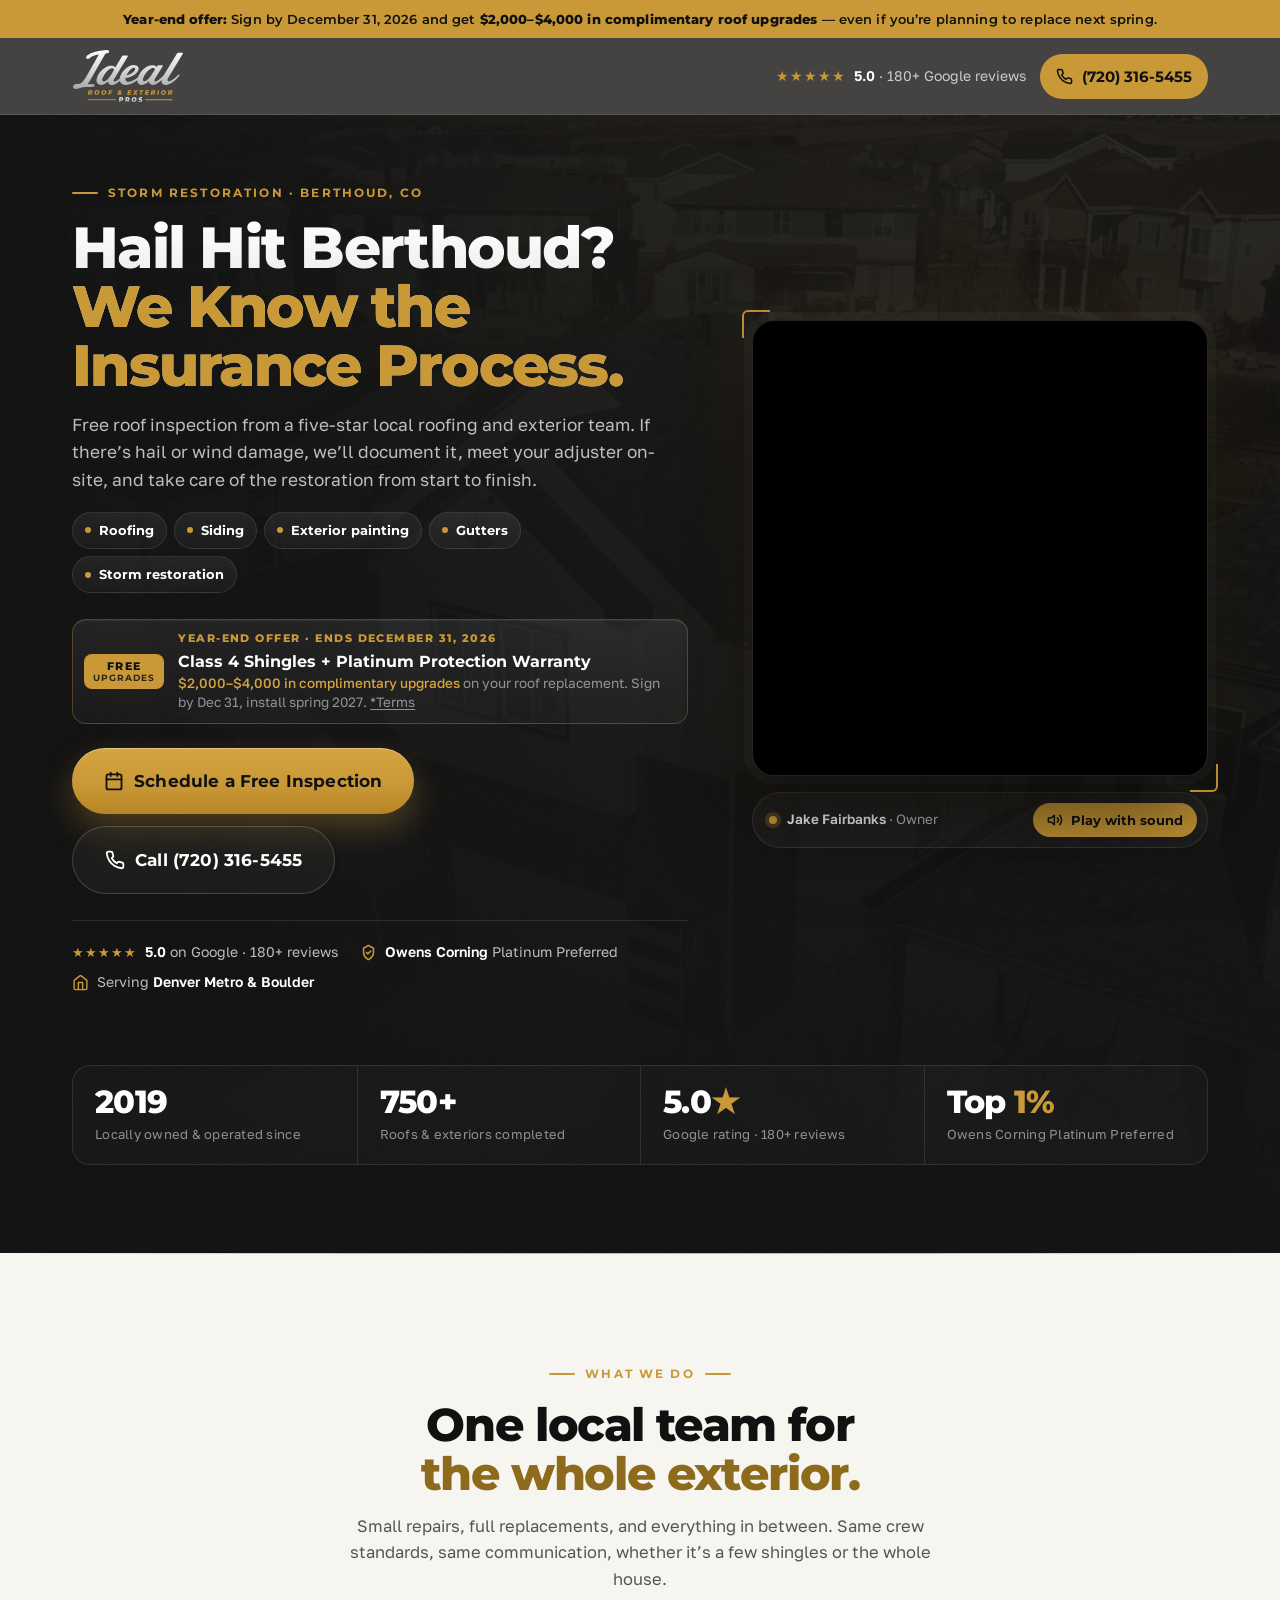
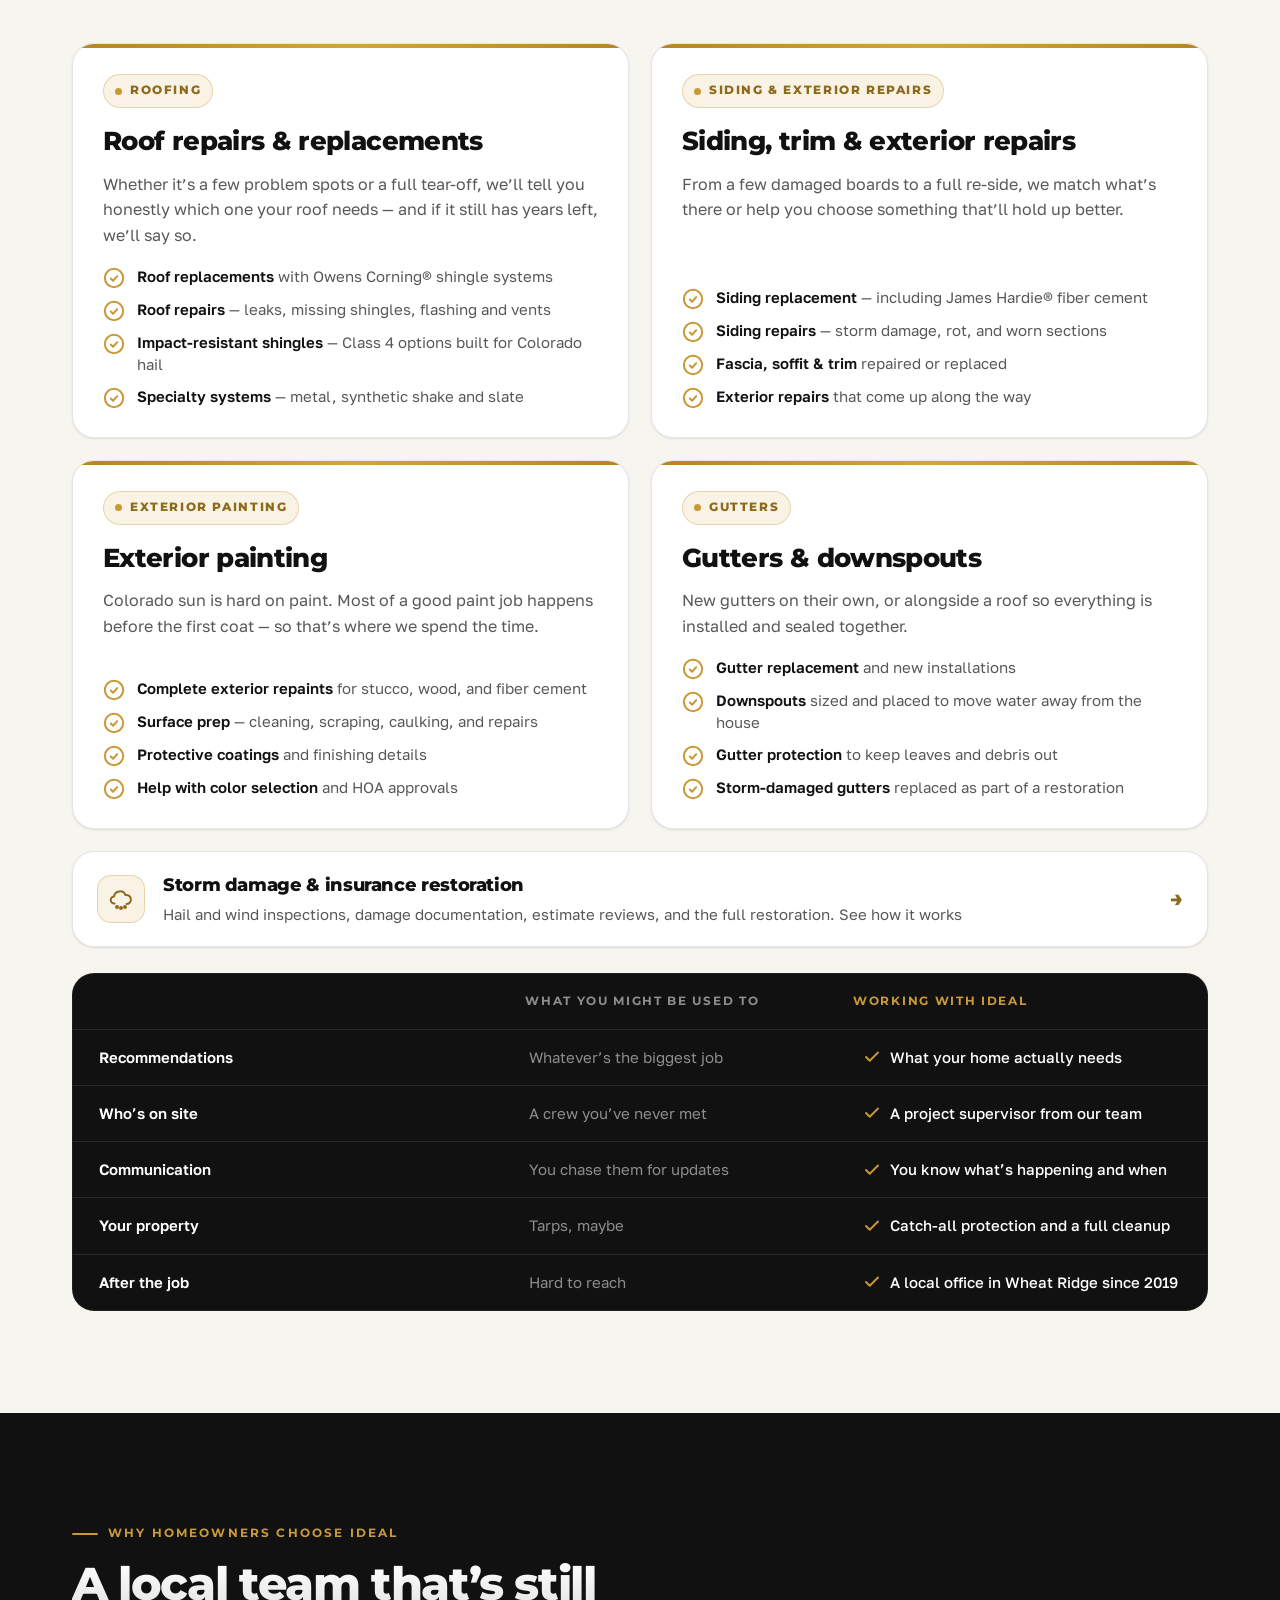
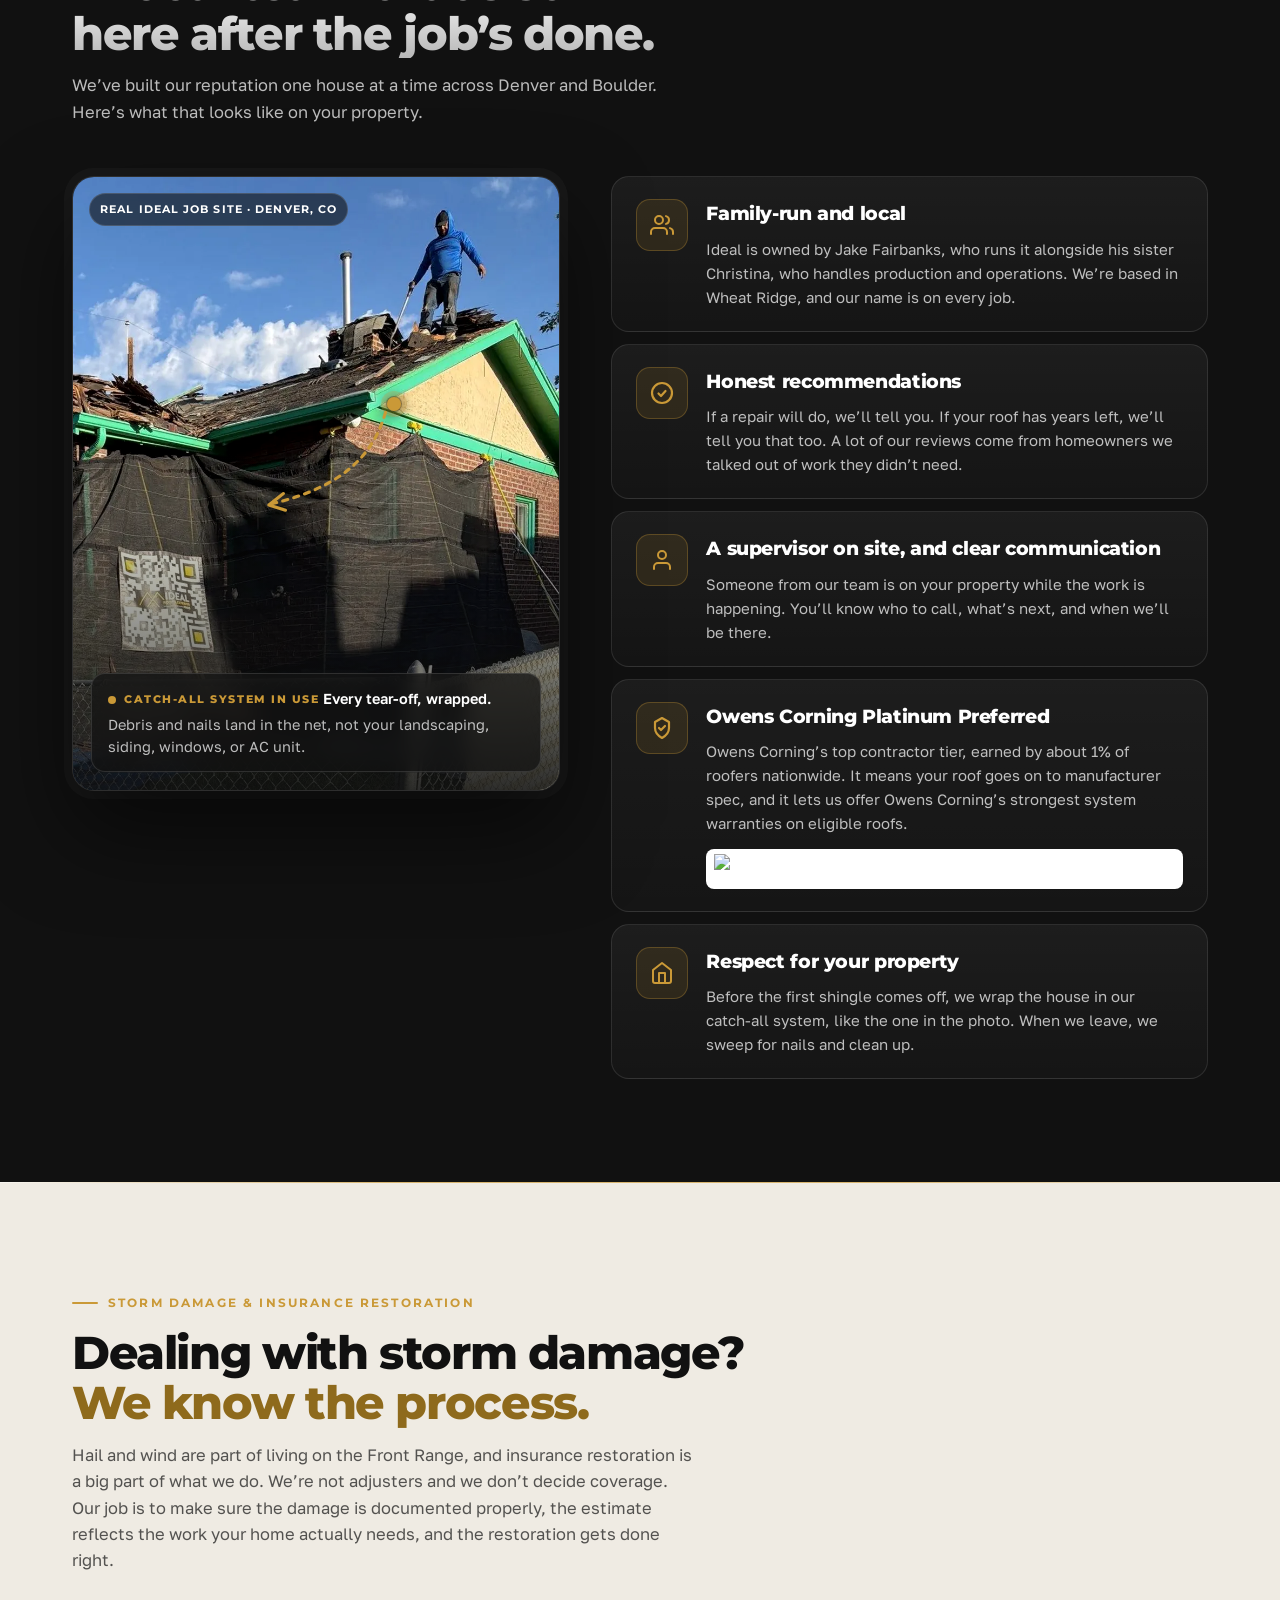
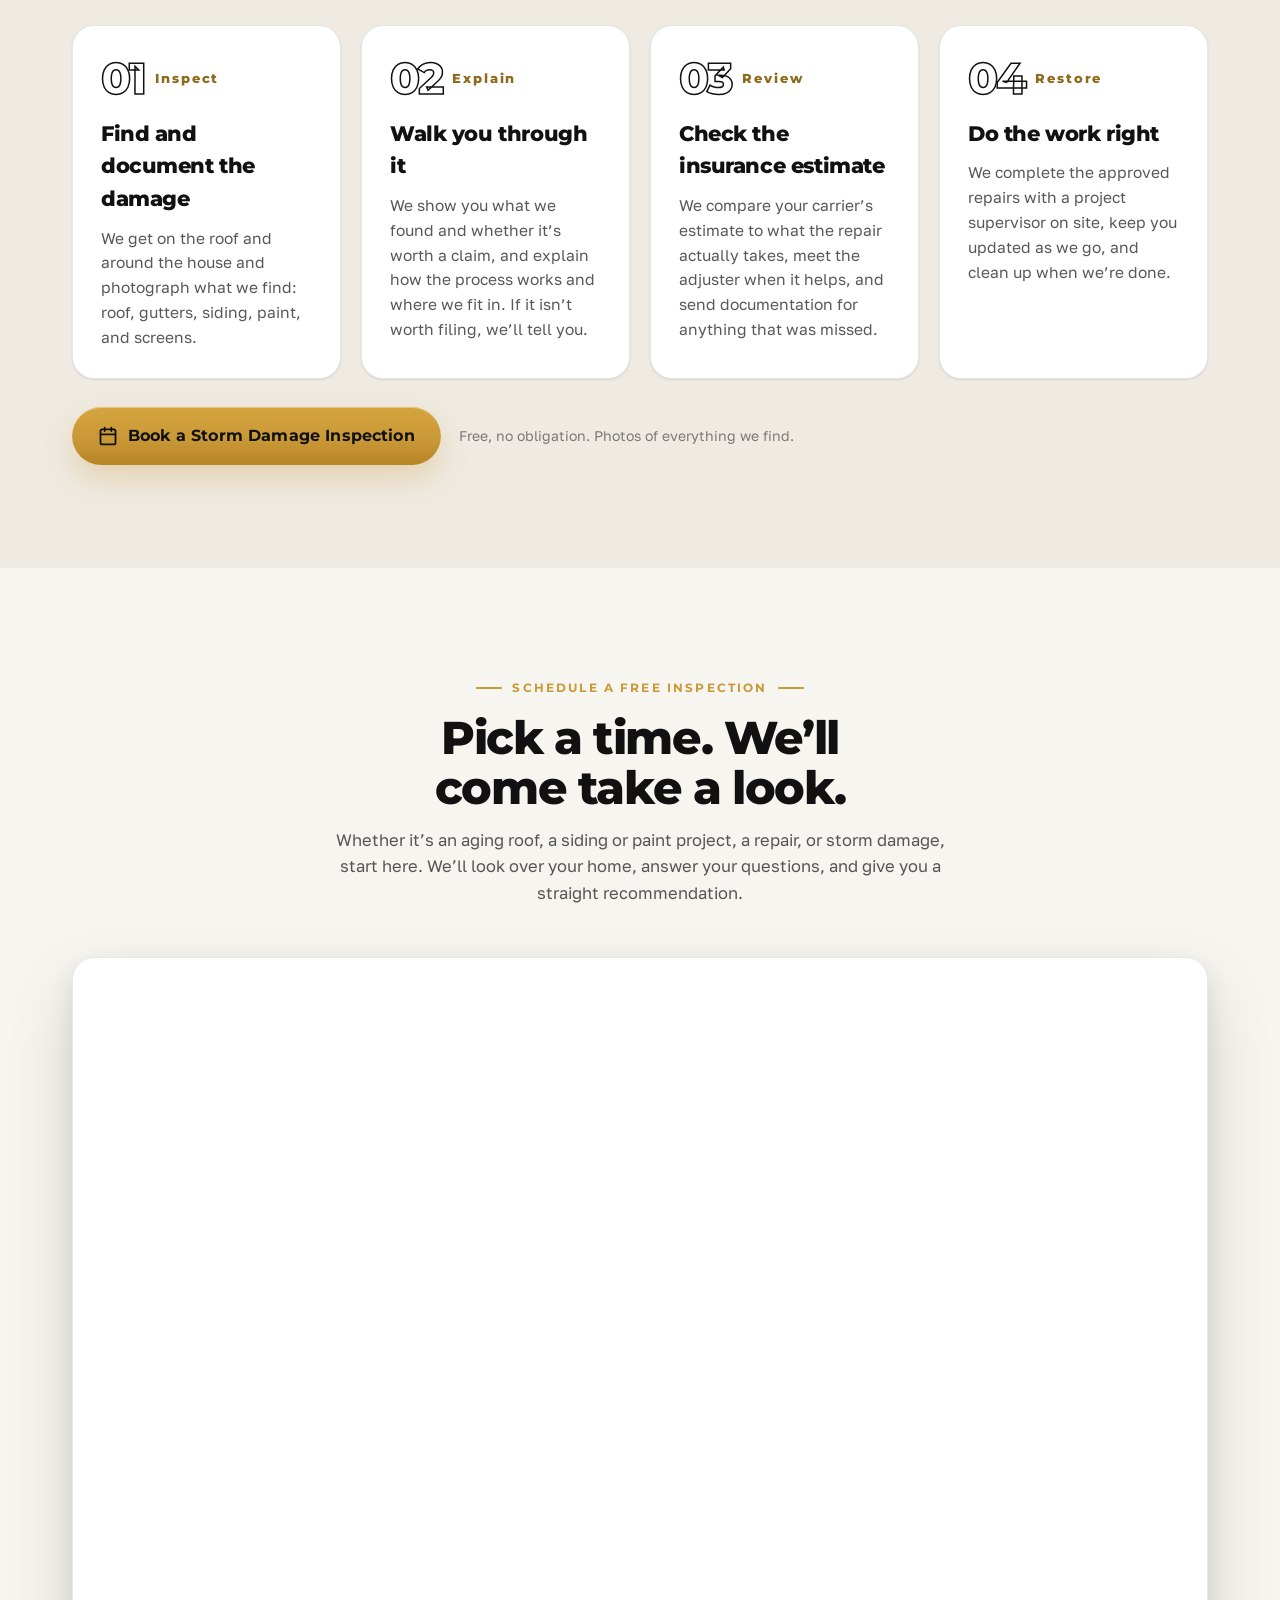
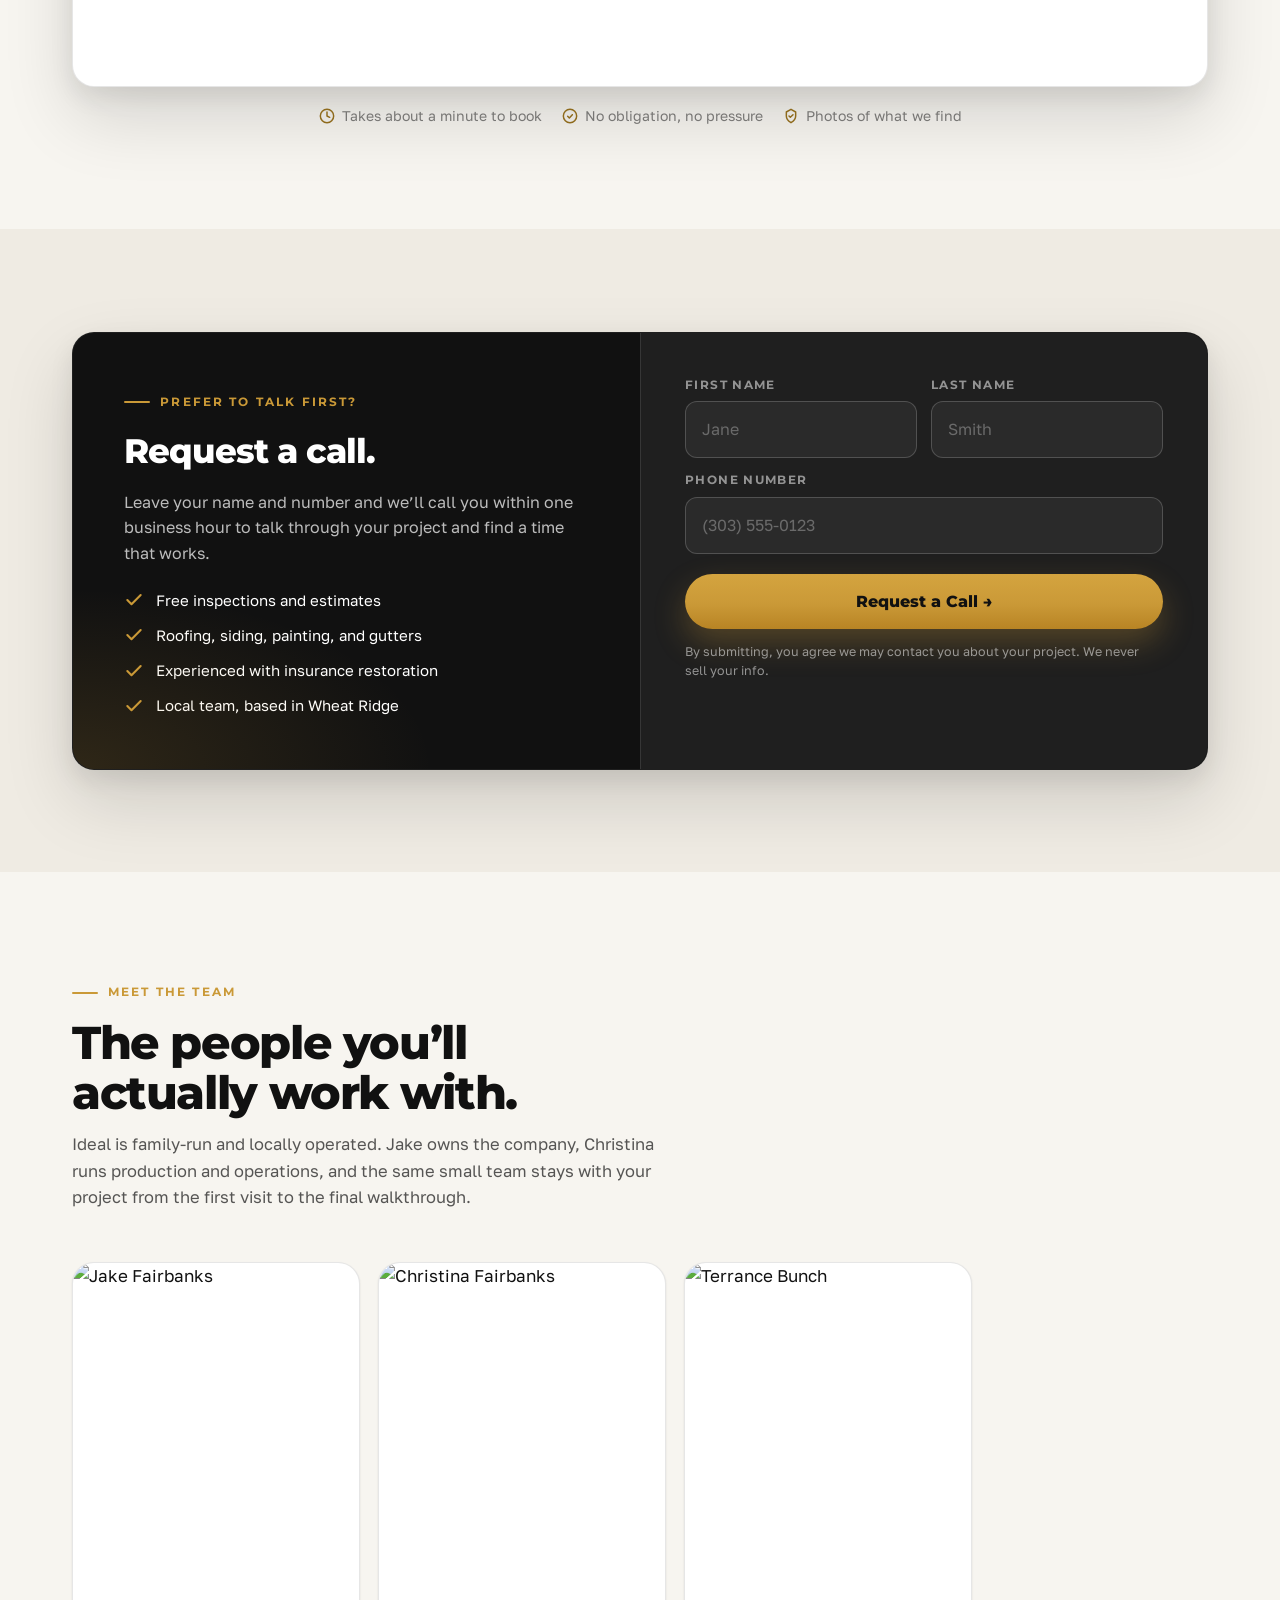
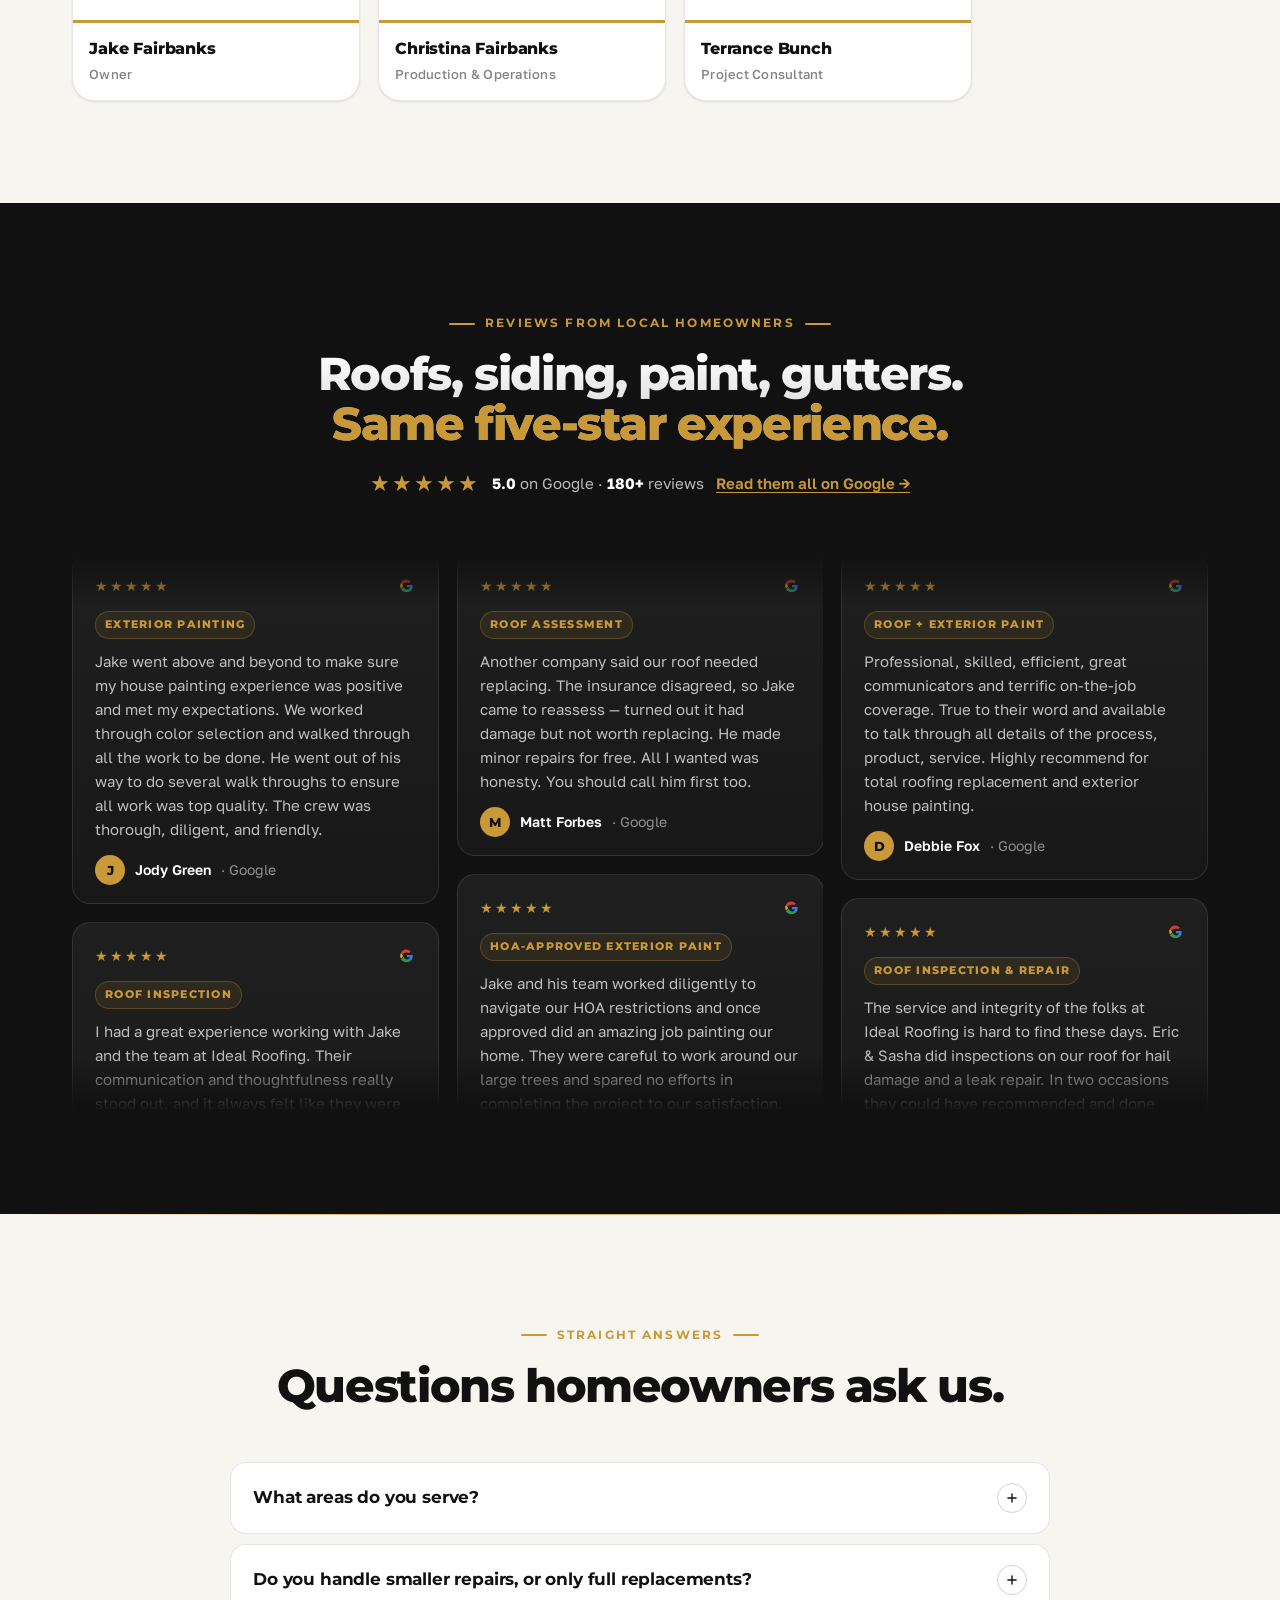
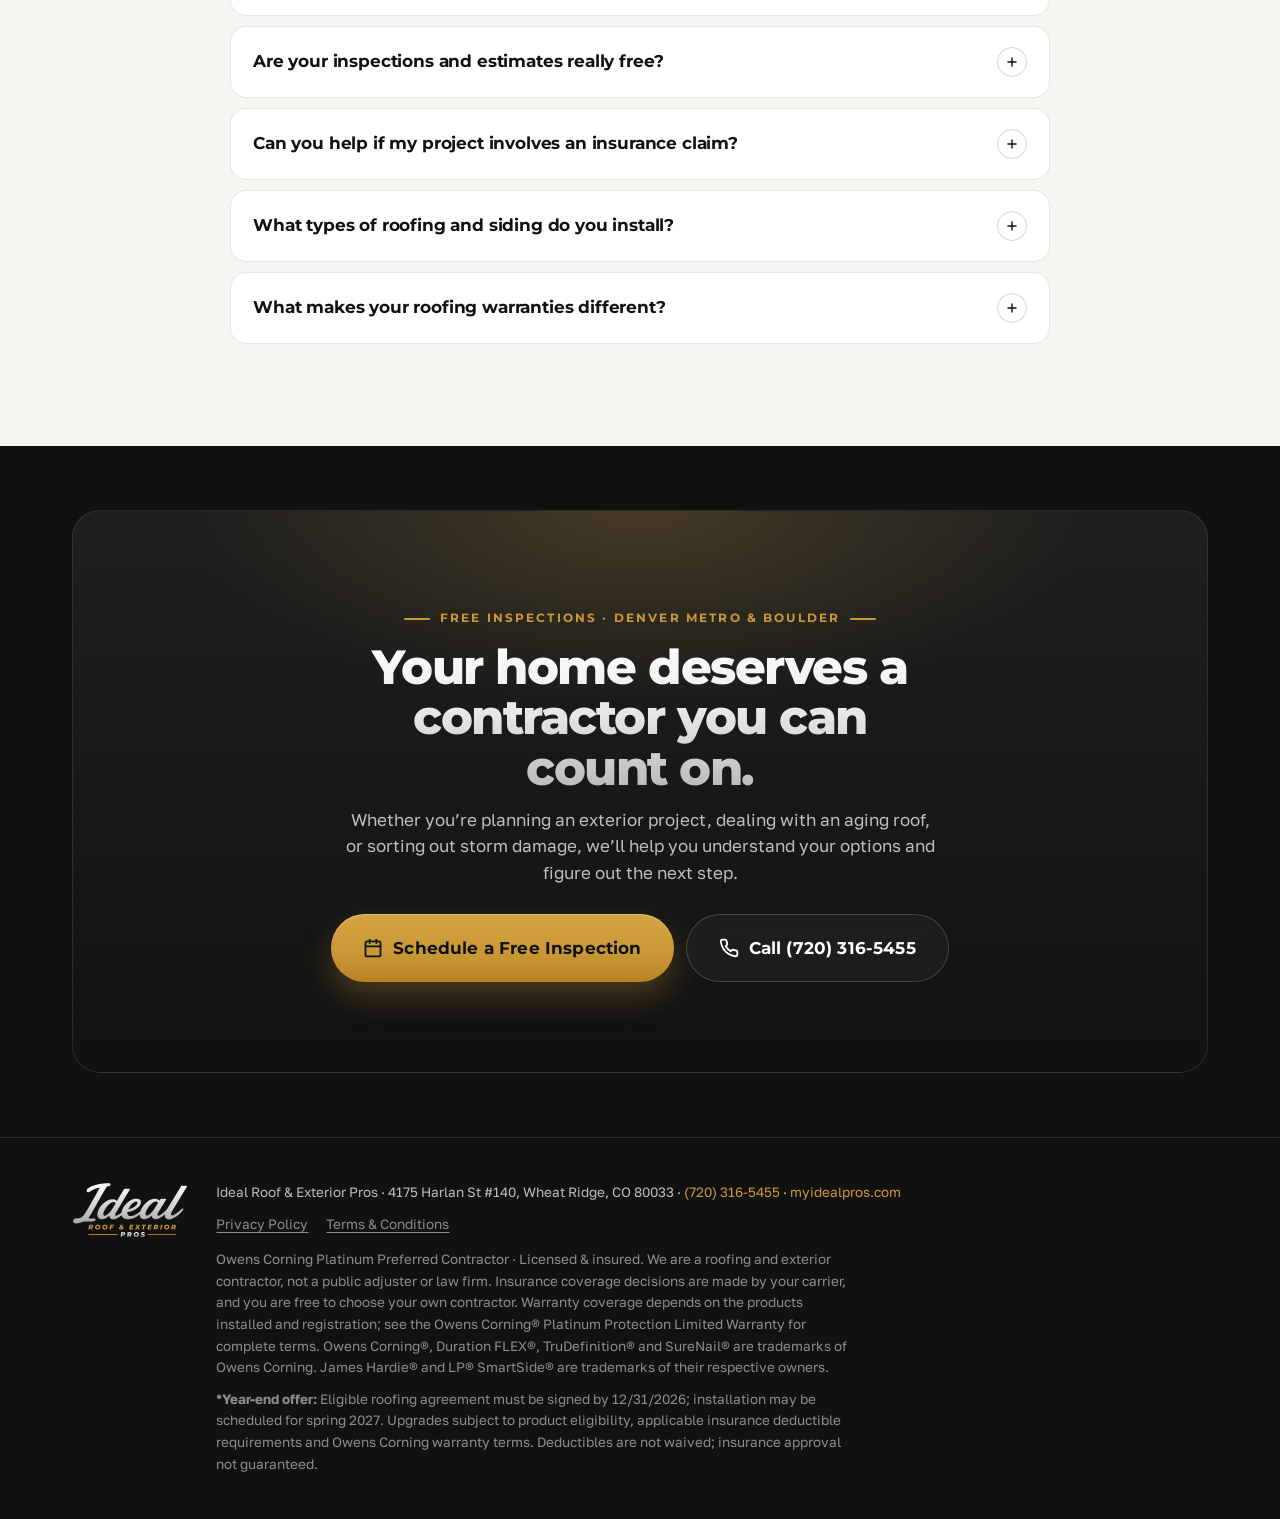
==== commit c490d4d8: "Hero offer: combine Class 4 + Platinum warranty into a single compact card (stacks on phones) Co-Aut" ====
--- a/berthoud.html
+++ b/berthoud.html
@@ -30,7 +30,7 @@
 <link rel="preconnect" href="https://fonts.gstatic.com" crossorigin>
 <link href="https://fonts.googleapis.com/css2?family=Montserrat:wght@700;800&family=Golos+Text:wght@400;500;600&display=swap" rel="stylesheet">
 <link rel="preload" as="image" href="/assets/hero.webp" type="image/webp">
-<link rel="stylesheet" href="/assets/site.css?v=eac99e87">
+<link rel="stylesheet" href="/assets/site.css?v=4916c85c">
 <link href="https://assets.calendly.com/assets/external/widget.css" rel="stylesheet">
 
 <!-- Meta Pixel -->
@@ -91,25 +91,14 @@
         </nav>
 
         <div class="offer-stack" id="promo" aria-label="Year-end offer">
-          <div class="promo-head">
-            <span class="promo-title"><span class="promo-dot"></span><span>Year-end offer · <span class="promo-value">$2,000–$4,000</span> in complimentary upgrades</span></span>
-            <span class="promo-dates">Offer ends <strong>December 31, 2026</strong> · Install spring 2027</span>
-          </div>
-          <a href="#book" class="offer-pill">
-            <span class="tag">FREE<small>UPGRADE</small></span>
+          <div class="offer-pill promo-card">
+            <span class="tag">FREE<small>UPGRADES</small></span>
             <span>
-              <span class="t">Class 4 Impact-Resistant Shingles</span>
-              <span class="d">Owens Corning impact-rated shingles at no added charge — <em>built for Colorado hail.</em></span>
+              <span class="promo-kicker">Year-end offer · Ends December 31, 2026</span>
+              <span class="t">Class 4 Shingles + Platinum Protection Warranty</span>
+              <span class="d"><em>$2,000–$4,000 in complimentary upgrades</em> on your roof replacement. Sign by Dec 31, install spring 2027. <a href="#promo-terms">*Terms</a></span>
             </span>
-          </a>
-          <a href="#book" class="offer-pill">
-            <span class="tag">FREE<small>UPGRADE</small></span>
-            <span>
-              <span class="t">Platinum Protection Warranty</span>
-              <span class="d">25 years of workmanship coverage <em>backed by Owens Corning.*</em></span>
-            </span>
-          </a>
-          <p class="promo-fine">Sign your roofing agreement by December 31, 2026 to lock in the upgrades, even if you’re planning to replace next spring. <a href="#promo-terms">*Terms</a></p>
+          </div>
         </div>
 
         <div class="hero-actions">
--- a/assets/site.css
+++ b/assets/site.css
@@ -584,6 +584,11 @@
 .promo-fine a { color: var(--gold); text-decoration: underline; text-underline-offset: 3px; }
 #promo-terms { margin-top: 10px; }
 .offer-stack .offer-pill { border-color: rgba(202,153,55,.32); }
+.promo-card { align-items: center; }
+.promo-card:hover { transform: none; }
+.promo-kicker { display: block; margin-bottom: 4px; font-family: var(--font-display); font-size: 10.5px; font-weight: 800; letter-spacing: .14em; text-transform: uppercase; color: var(--gold); }
+.promo-card .d a { color: var(--text-on-dark-muted); text-decoration: underline; text-underline-offset: 2px; white-space: nowrap; }
+@media (max-width: 560px) { .promo-card.offer-pill { grid-template-columns: 1fr; gap: 10px; padding: 14px 16px; } .promo-card .tag { width: max-content; flex-direction: row; gap: 6px; align-items: baseline; } }
 
 /* Mobile hero order: headline → video → offer → services → CTAs.
    Keeps Jake's video near the top on phones even with the promo in the hero. */
